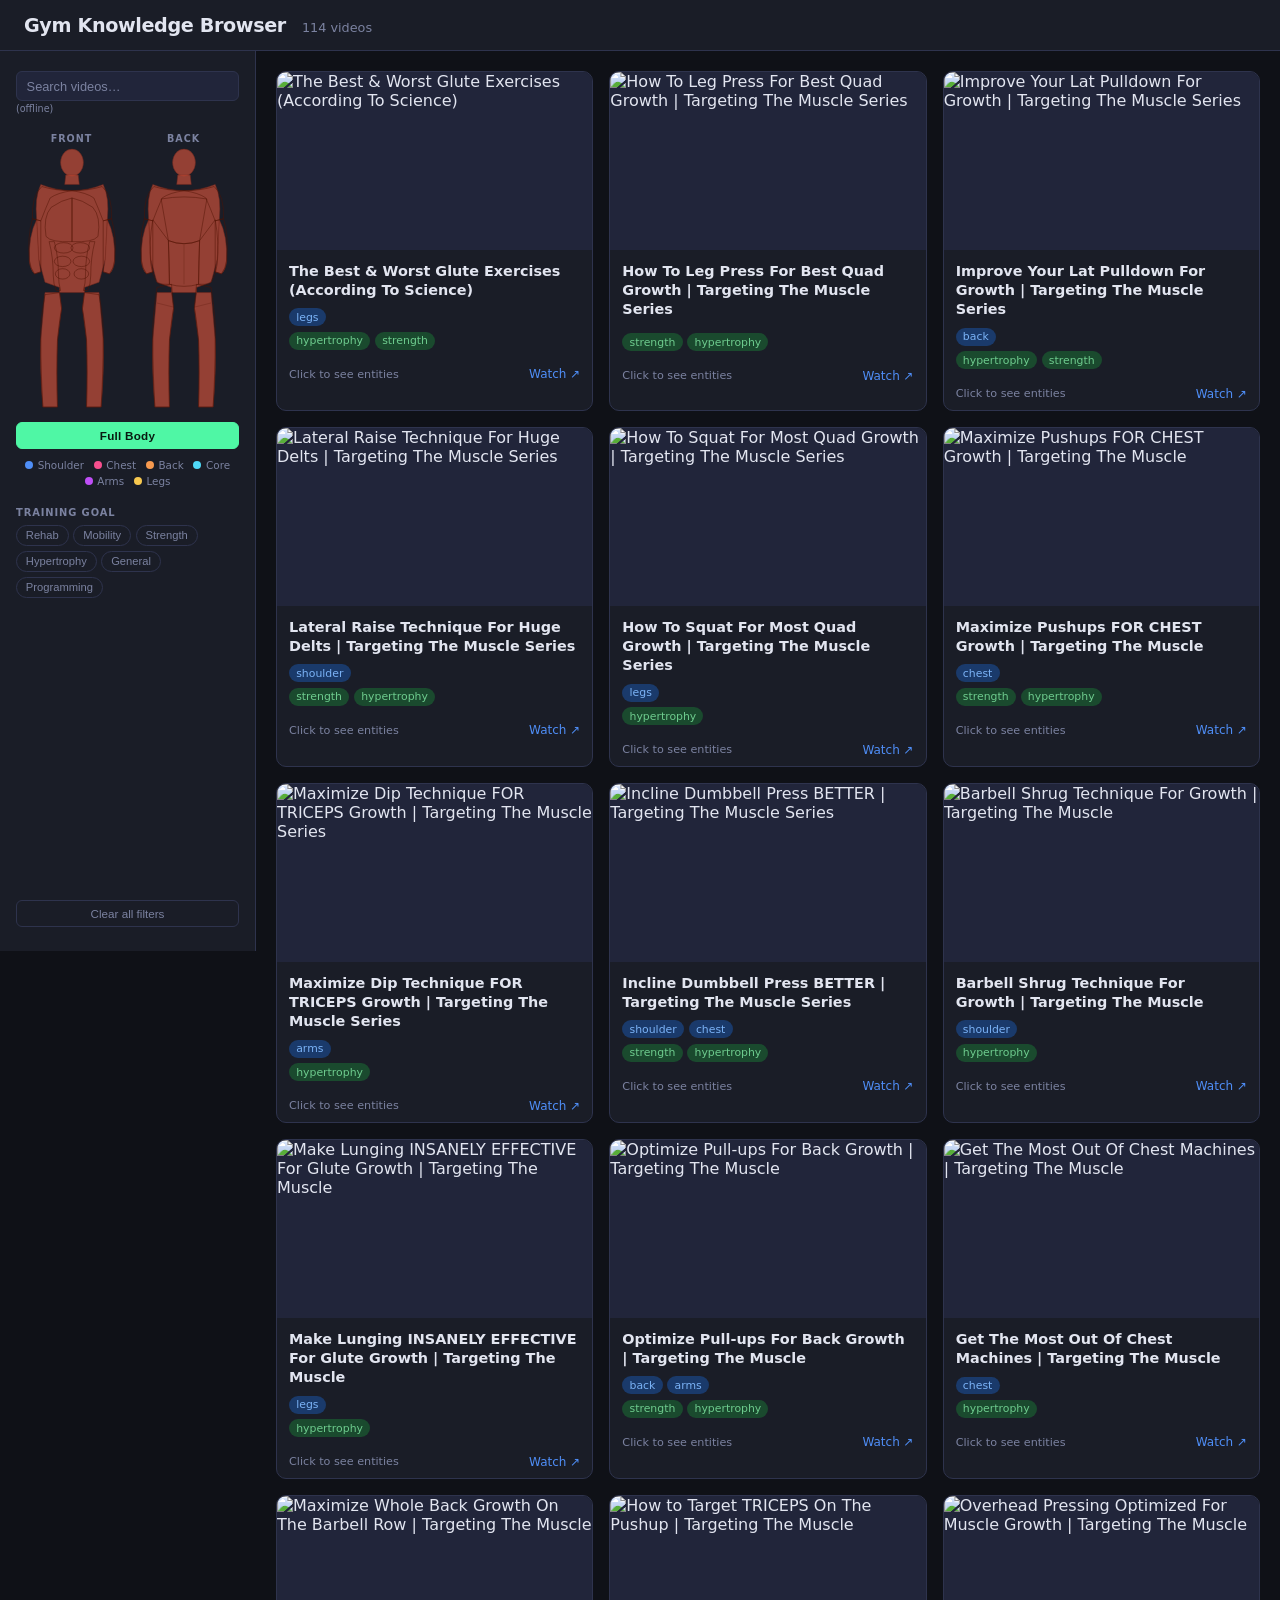
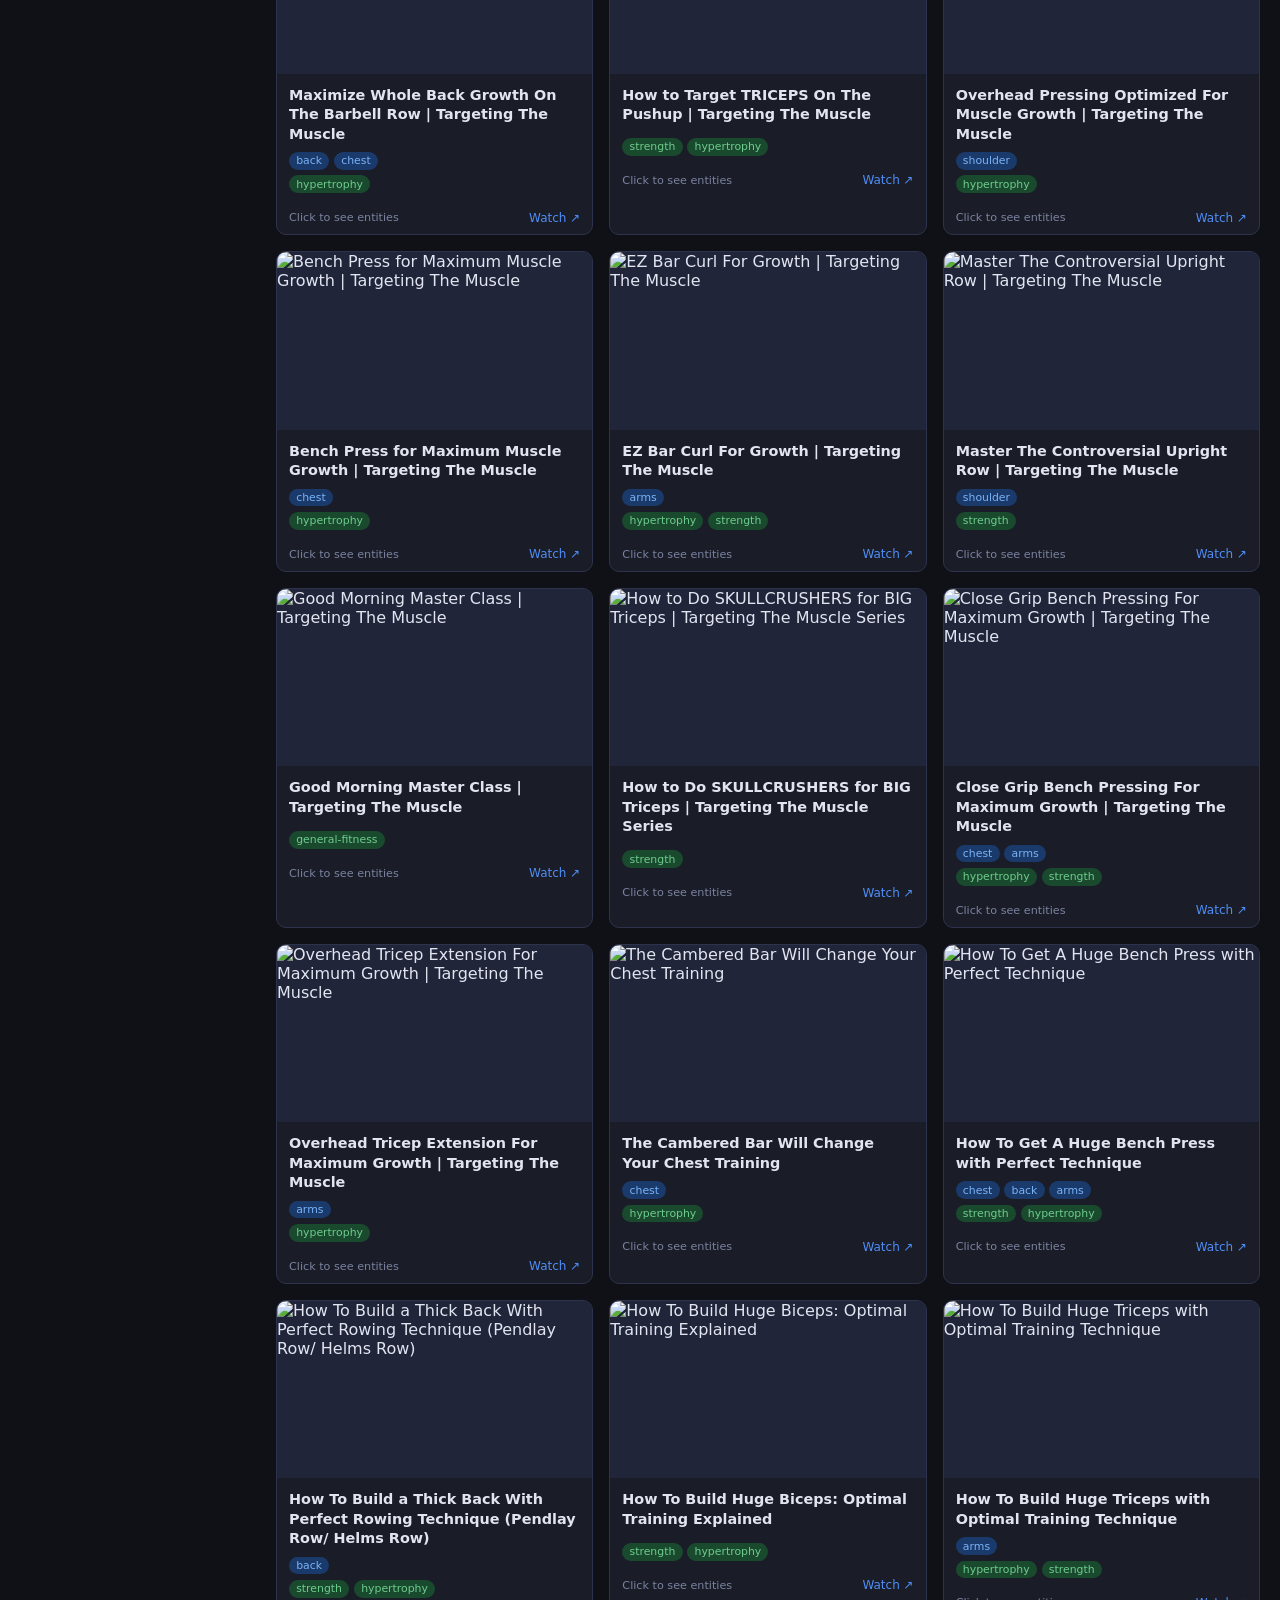
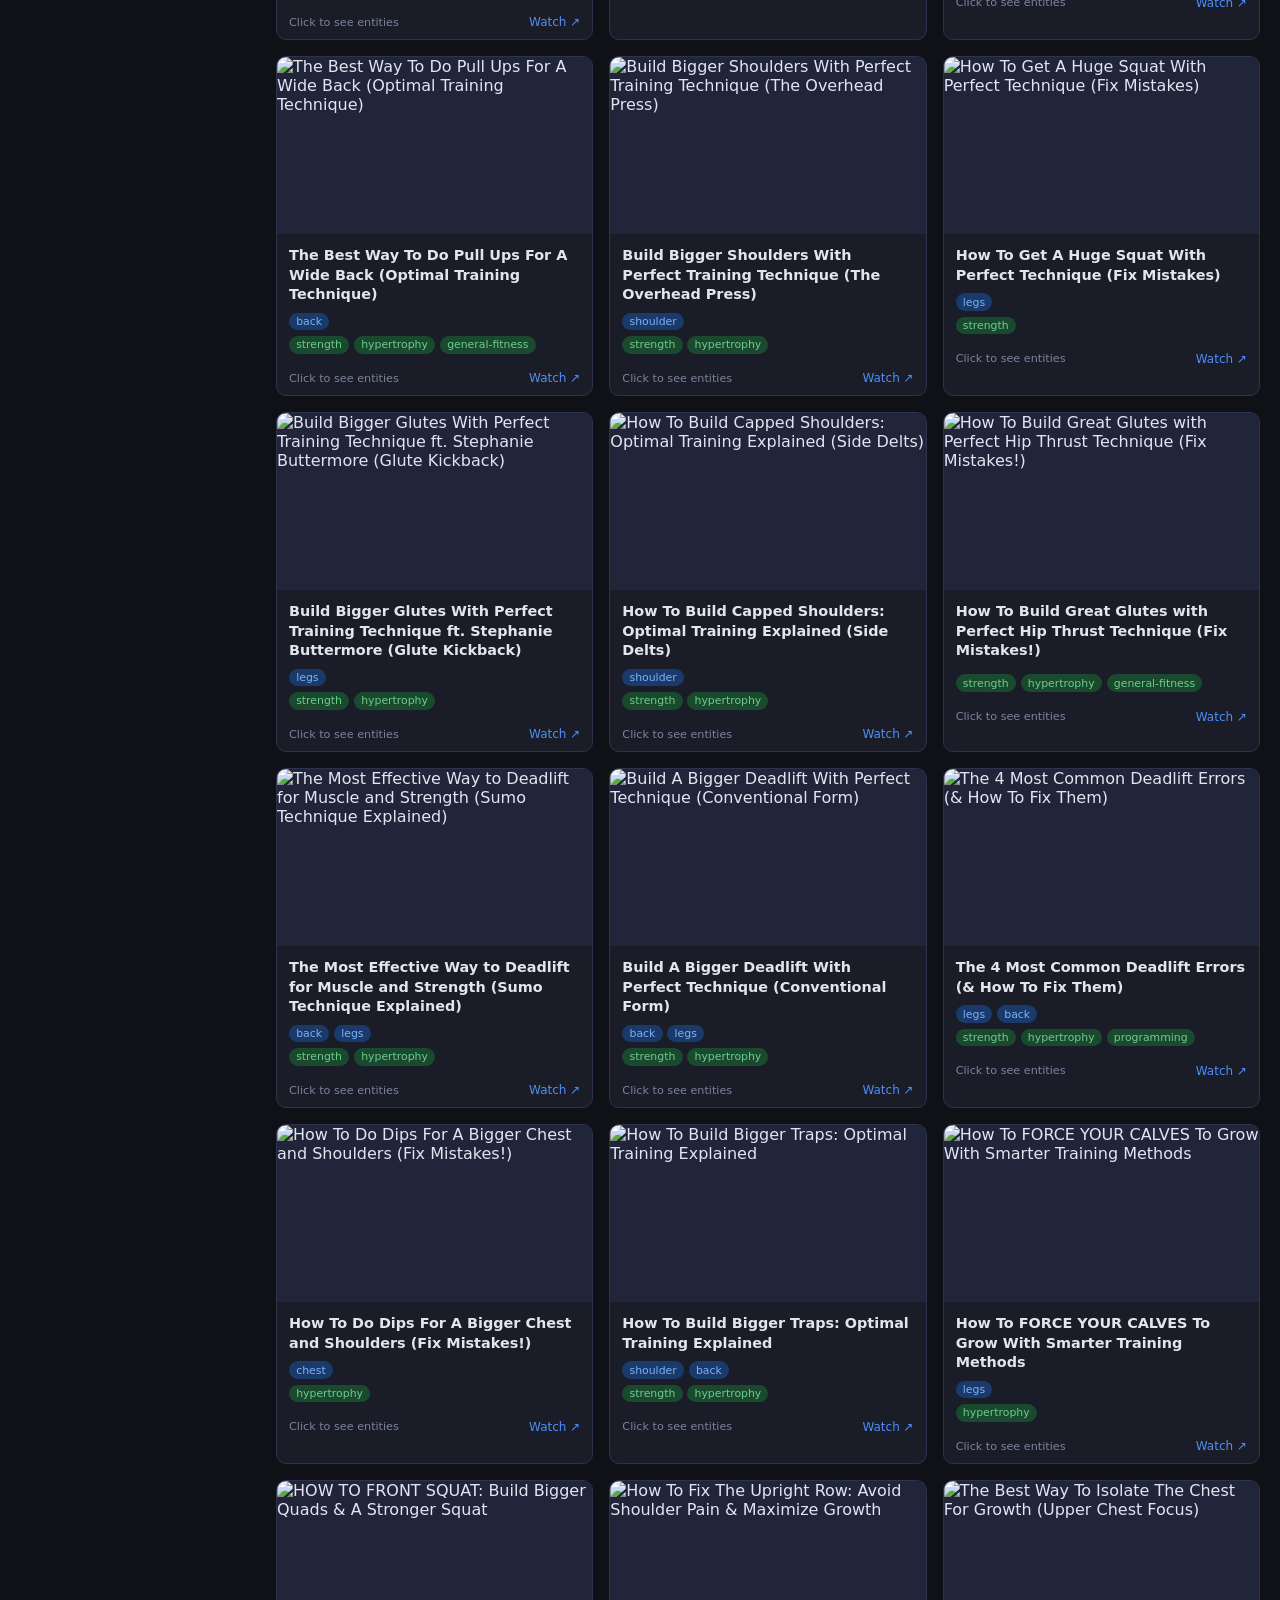
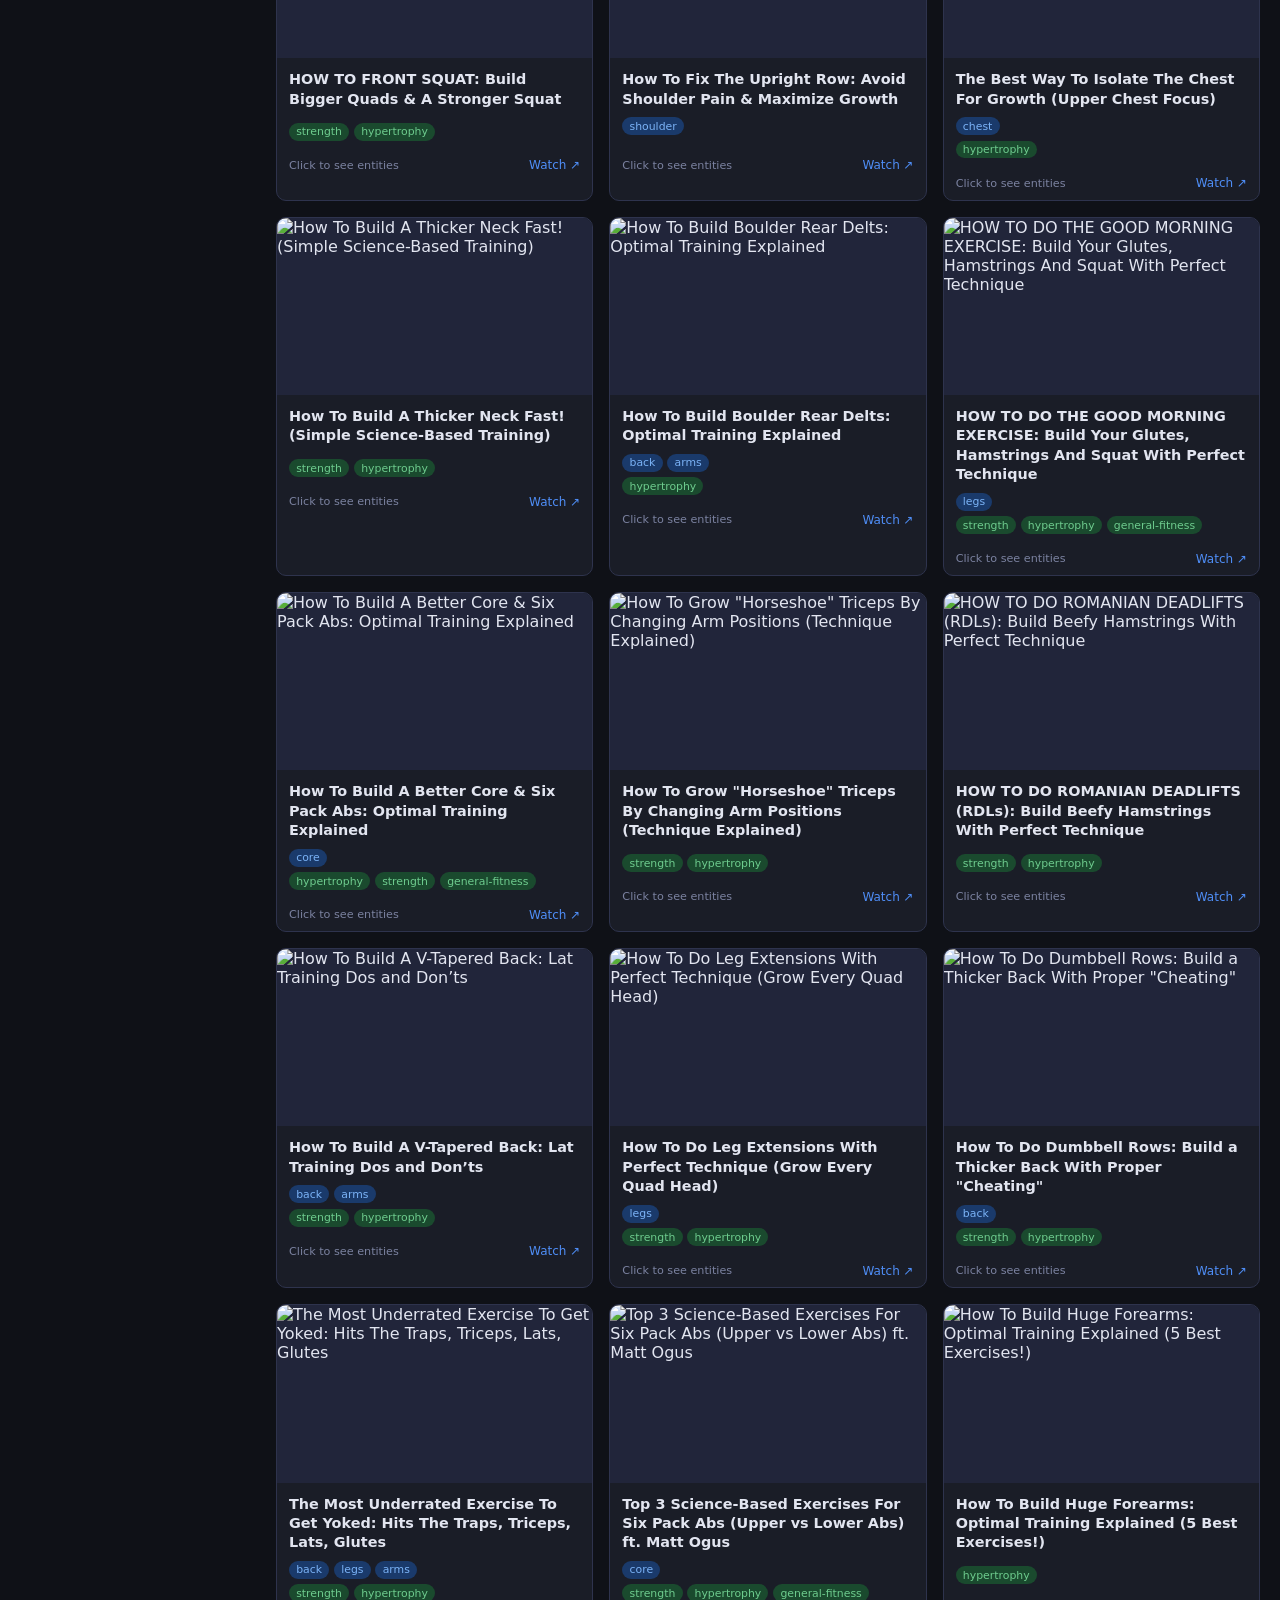
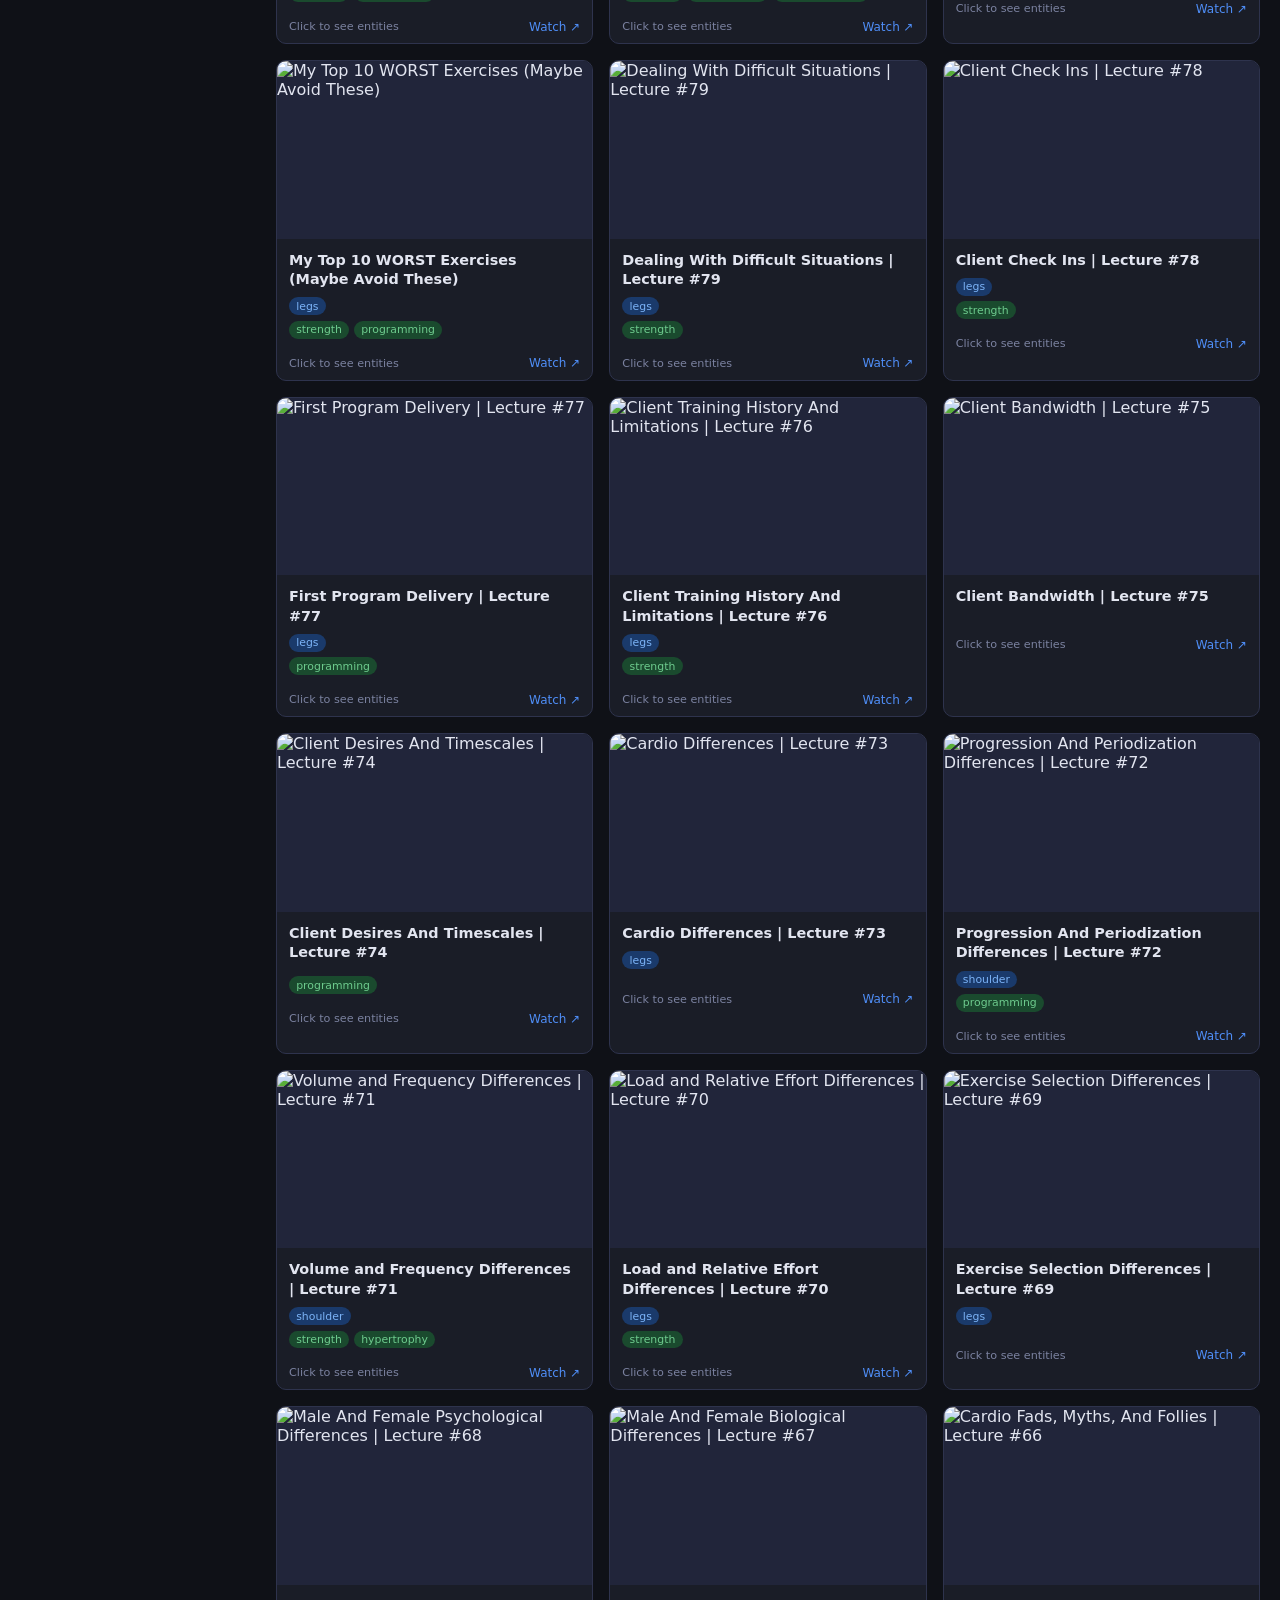
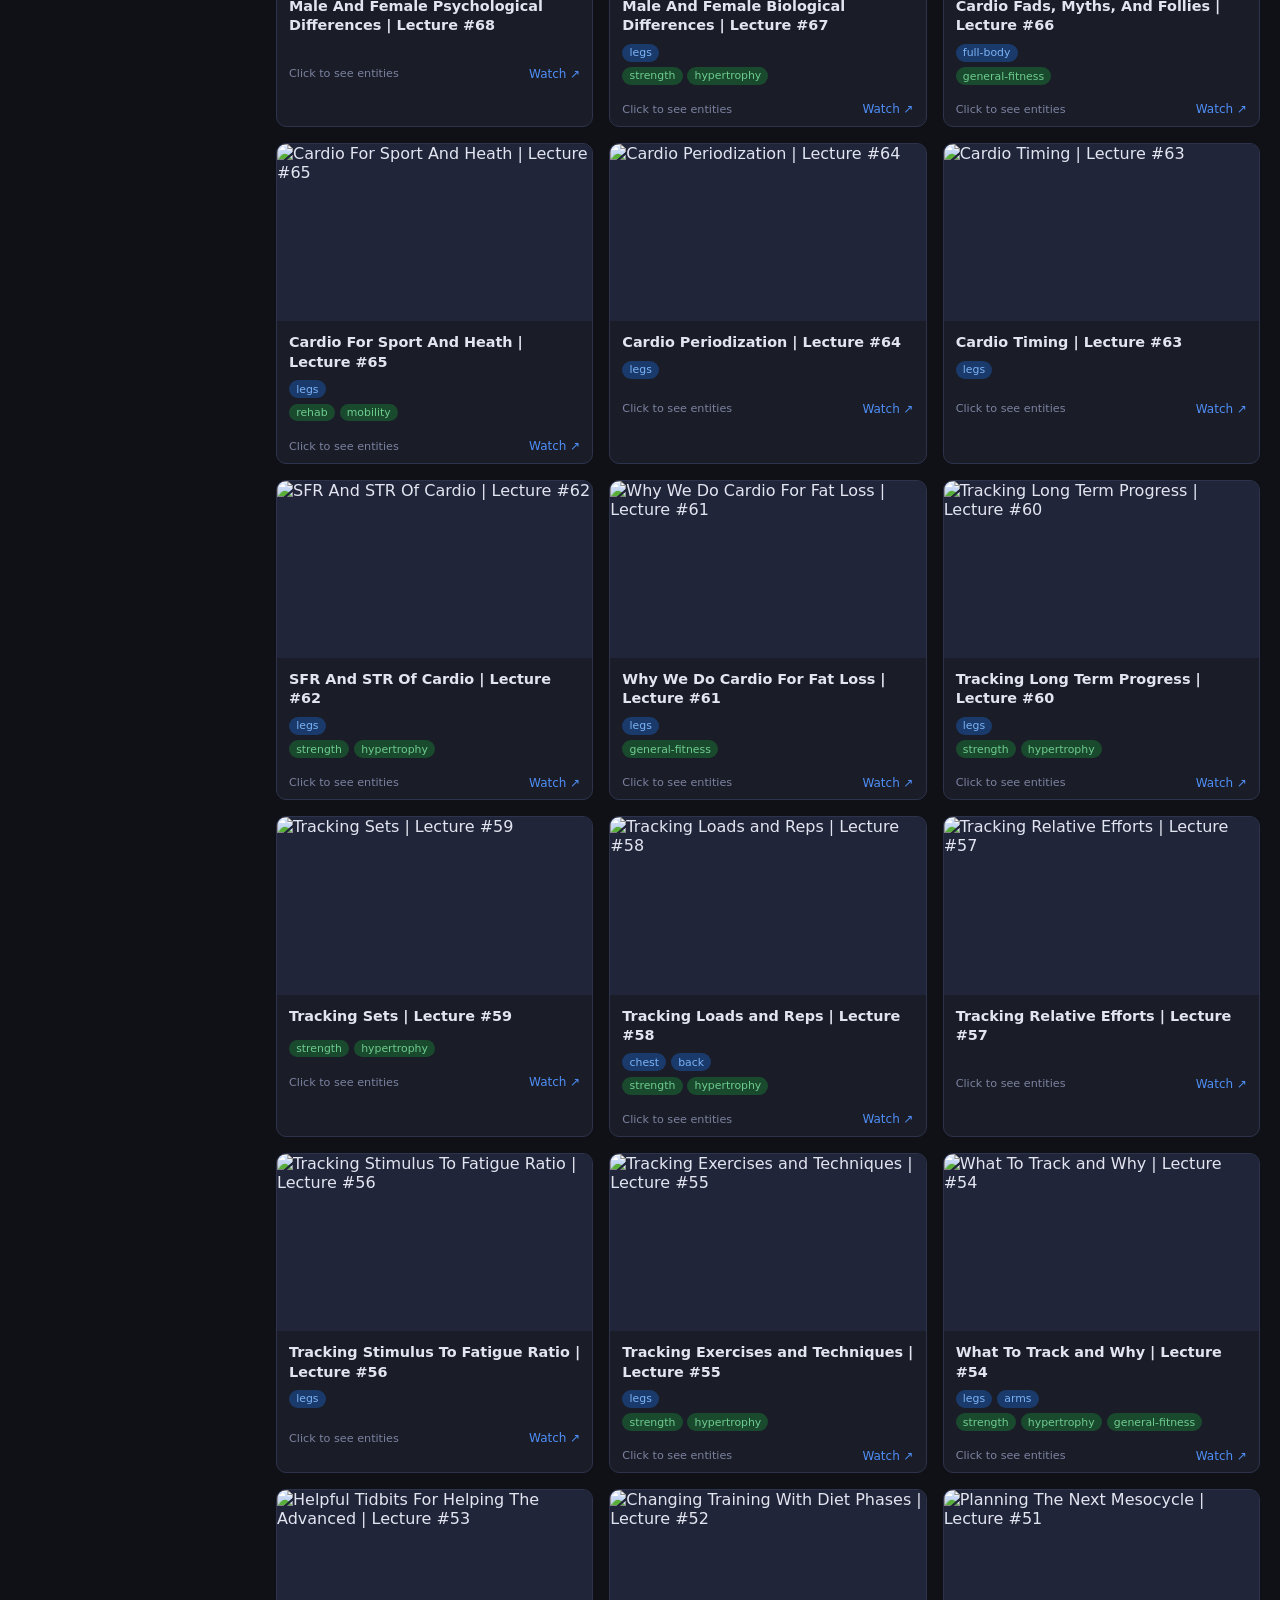
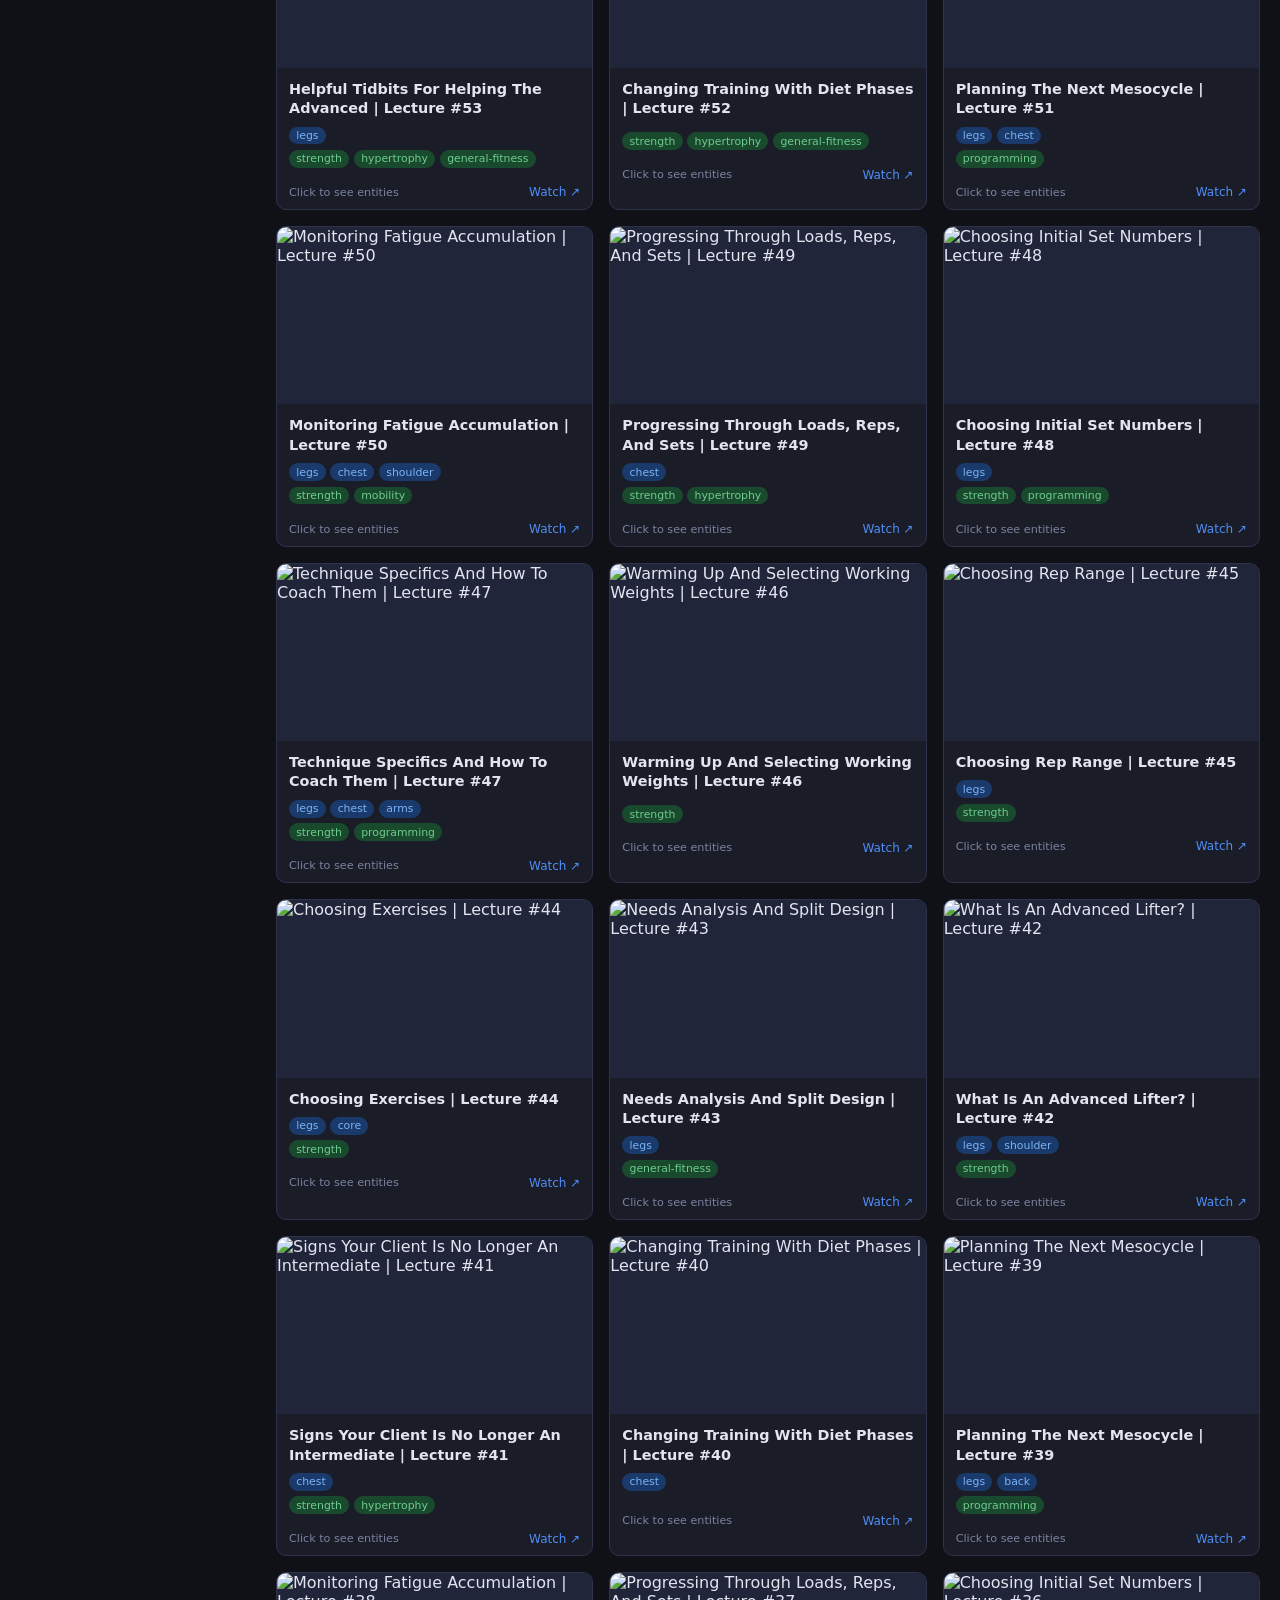
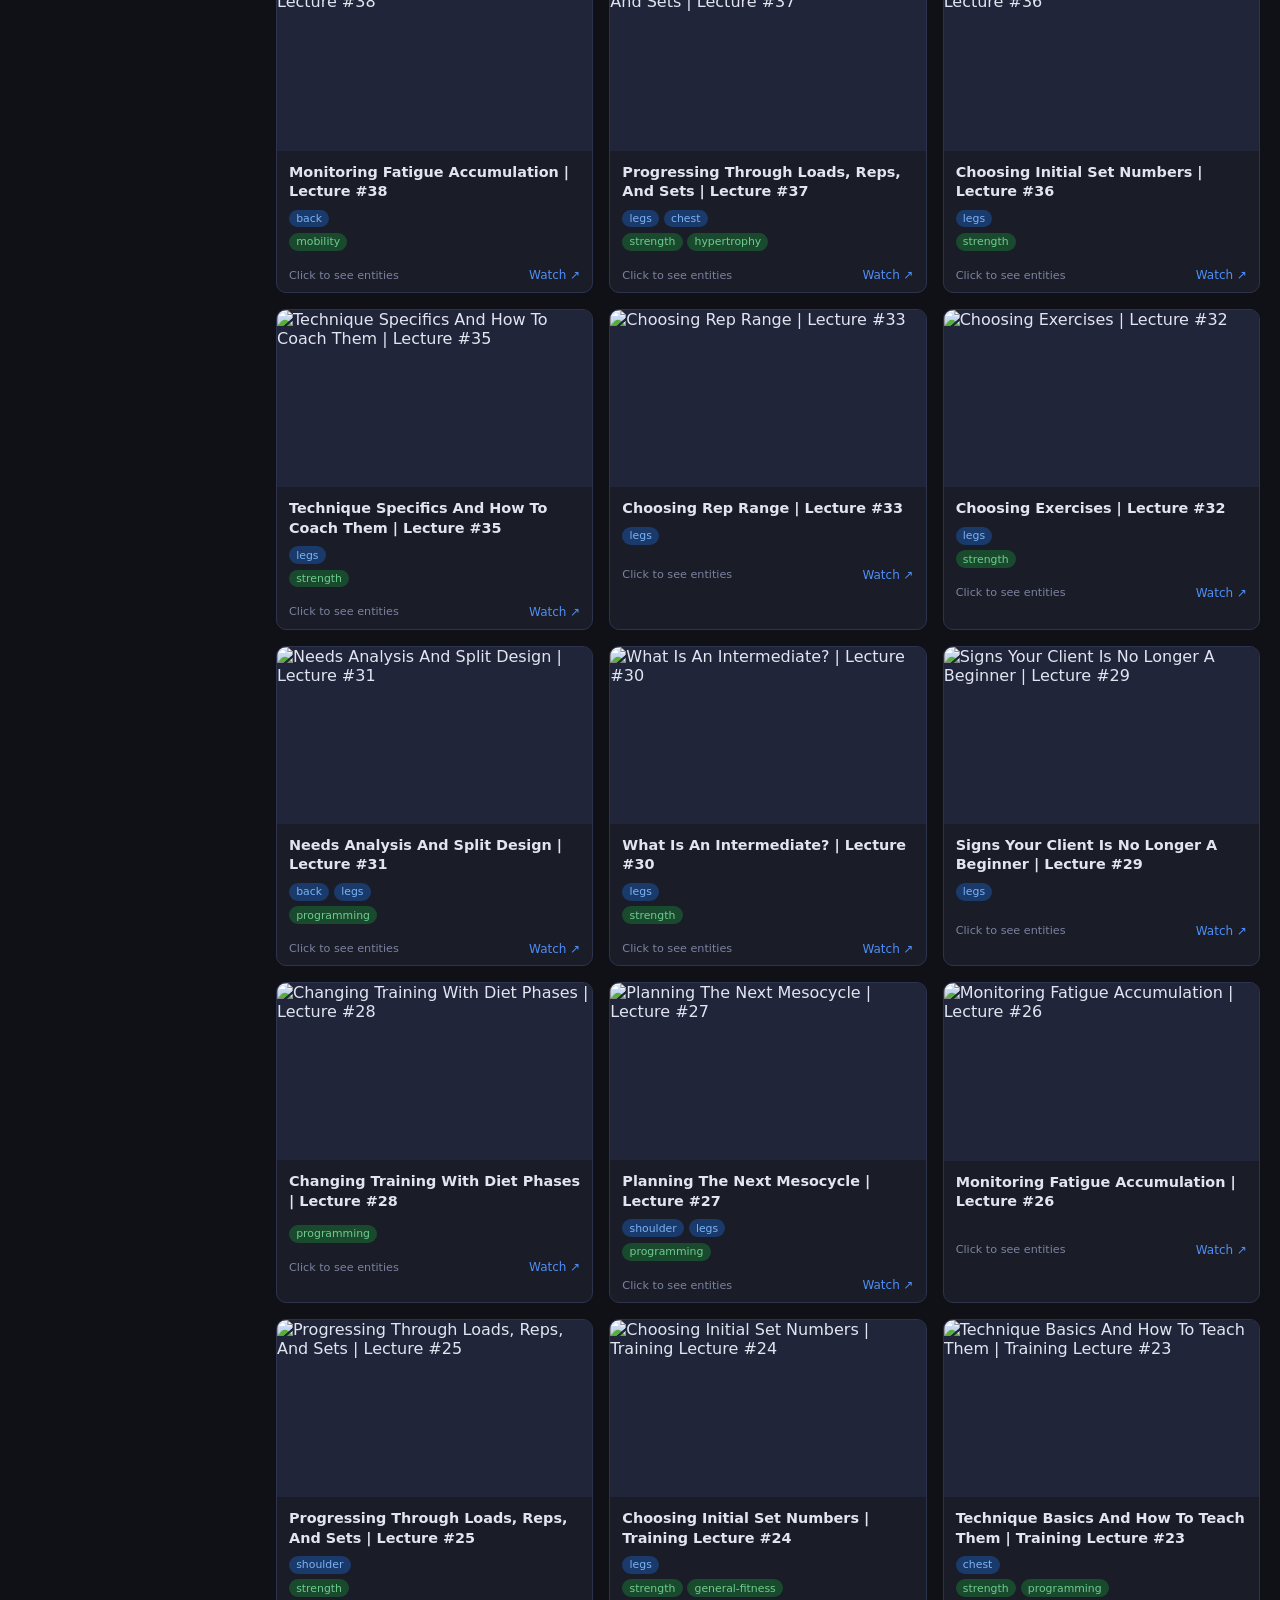
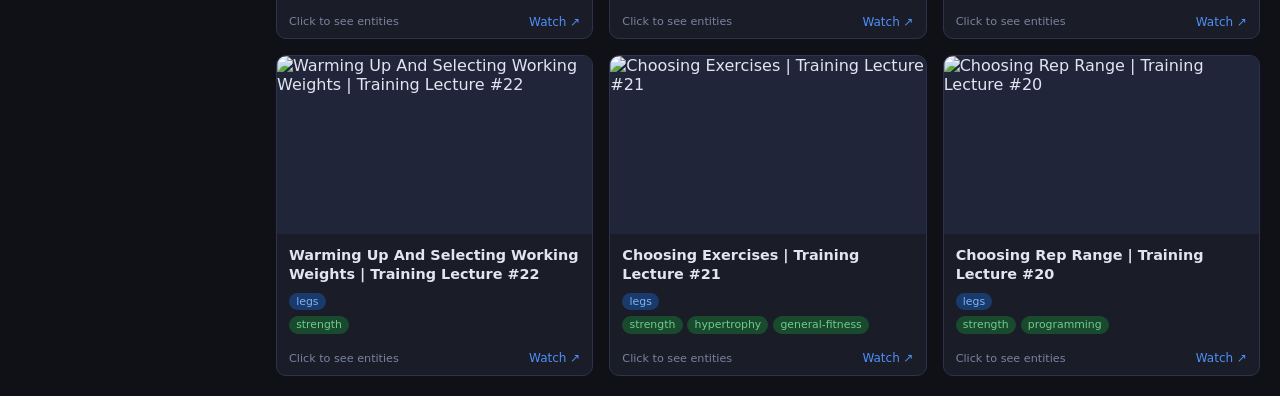
==== docs/index.html @ a6c5081a "fix(ui): abs as 6 ellipse cells, lat wings, rounded pecs — no more boxes Replace all rectangular zon" ====
<!DOCTYPE html>
<html lang="en">
<head>
  <meta charset="UTF-8">
  <meta name="viewport" content="width=device-width, initial-scale=1.0">
  <title>Gym Knowledge Browser</title>
  <style>
    *, *::before, *::after { box-sizing: border-box; margin: 0; padding: 0; }

    :root {
      --bg: #0f1117;
      --surface: #1a1d27;
      --surface2: #21253a;
      --border: #2e334d;
      --accent: #4f8ef7;
      --text: #e2e5f0;
      --text-muted: #7b82a0;
      --badge-bp-bg: #1a3a6b;
      --badge-bp-fg: #7bb3f7;
      --badge-uc-bg: #1a4a2e;
      --badge-uc-fg: #6ecc8e;
      --badge-ent-bg: #2e2040;
      --badge-ent-fg: #c09fff;
      --radius: 10px;
      --sidebar-w: 256px;

      /* Body part accent colors */
      --c-shoulder: #4f8ef7;
      --c-chest:    #f74f8e;
      --c-back:     #f79a4f;
      --c-core:     #4fd9f7;
      --c-arms:     #bf4ff7;
      --c-legs:     #f7c84f;

      --zone-idle:   #1e2235;
      --zone-stroke: #3a4060;
      --body-fill:   #191c2d;
    }

    body {
      font-family: system-ui, -apple-system, sans-serif;
      background: var(--bg);
      color: var(--text);
      min-height: 100vh;
      display: flex;
      flex-direction: column;
    }

    header {
      padding: 0.85rem 1.5rem;
      background: var(--surface);
      border-bottom: 1px solid var(--border);
      display: flex;
      align-items: baseline;
      gap: 1rem;
    }
    header h1 { font-size: 1.2rem; font-weight: 700; letter-spacing: -0.02em; }
    #video-count { font-size: 0.8rem; color: var(--text-muted); }

    /* ── Knowledge Cards strip ──────────────────────────────────────────────── */
    #knowledge-cards {
      padding: 1rem 1.25rem 0;
      border-bottom: 1px solid var(--border);
    }
    .kc-heading {
      font-size: 0.8rem;
      font-weight: 700;
      text-transform: uppercase;
      letter-spacing: 0.08em;
      color: var(--text-muted);
      margin-bottom: 0.75rem;
    }
    #kc-list {
      display: flex;
      gap: 0.75rem;
      overflow-x: auto;
      padding-bottom: 0.75rem;
    }
    .kc-card {
      flex: 0 0 280px;
      background: var(--surface);
      border: 1px solid var(--border);
      border-radius: var(--radius);
      padding: 0.75rem;
    }
    .kc-question { font-size: 0.78rem; font-weight: 600; margin-bottom: 0.4rem; color: var(--text); }
    .kc-answer { font-size: 0.72rem; color: var(--text-muted); line-height: 1.5; }
    .kc-sources { margin-top: 0.4rem; display: flex; flex-wrap: wrap; gap: 0.25rem; }
    .kc-source { font-size: 0.65rem; color: var(--accent); text-decoration: none; }
    .kc-source:hover { text-decoration: underline; }

    main { display: flex; flex: 1; min-height: 0; }

    /* ── Sidebar ────────────────────────────────────────────────────────────── */
    aside#filters {
      width: var(--sidebar-w);
      flex-shrink: 0;
      padding: 1.25rem 1rem 1.5rem;
      background: var(--surface);
      border-right: 1px solid var(--border);
      position: sticky;
      top: 0;
      height: 100vh;
      overflow-y: auto;
      display: flex;
      flex-direction: column;
      gap: 1.2rem;
    }

    /* ── Search box ─────────────────────────────────────────────────────────── */
    .search-wrap { position: relative; }
    #search-input {
      width: 100%;
      padding: 0.4rem 0.6rem;
      background: var(--surface2);
      border: 1px solid var(--border);
      border-radius: 6px;
      color: var(--text);
      font-size: 0.8rem;
      outline: none;
    }
    #search-input:focus { border-color: var(--accent); }
    #search-input::placeholder { color: var(--text-muted); }
    .search-mode-label { font-size: 0.6rem; color: var(--text-muted); display: block; margin-top: 2px; }

    /* ── Body map ───────────────────────────────────────────────────────────── */
    .body-map { display: flex; flex-direction: column; align-items: center; gap: 0.6rem; }

    .body-views { display: flex; gap: 8px; justify-content: center; }

    .body-view { display: flex; flex-direction: column; align-items: center; gap: 3px; }

    .view-label {
      font-size: 0.6rem;
      font-weight: 600;
      text-transform: uppercase;
      letter-spacing: 0.1em;
      color: var(--text-muted);
    }

    .body-svg { width: 104px; height: auto; overflow: visible; }

    /* Non-interactive outline shapes — anatomical red fill */
    .outline {
      fill: #c8503a;
      opacity: 0.7;
      stroke: #8b2a1a;
      stroke-width: 0.5;
      pointer-events: none;
    }

    /* Zones: transparent at idle, show muscle boundary as dark-red stroke */
    .zone {
      fill: none;
      stroke: rgba(80, 18, 4, 0.5);
      stroke-width: 0.9;
      cursor: pointer;
      transition: fill 0.12s, filter 0.12s;
    }
    .zone:hover { fill: rgba(255, 255, 255, 0.10); }
    .zone.active { filter: brightness(1); }

    /* Muscle detail lines (abs, erectors) */
    .muscle-line {
      fill: none;
      stroke: rgba(80, 18, 4, 0.35);
      stroke-width: 0.7;
      pointer-events: none;
    }

    /* Active: solid opaque fill over the orange outline */
    [data-part="shoulder"].active { fill: var(--c-shoulder); stroke: var(--c-shoulder); }
    [data-part="chest"].active    { fill: var(--c-chest);    stroke: var(--c-chest); }
    [data-part="back"].active     { fill: var(--c-back);     stroke: var(--c-back); }
    [data-part="core"].active     { fill: var(--c-core);     stroke: var(--c-core); }
    [data-part="arms"].active     { fill: var(--c-arms);     stroke: var(--c-arms); }
    [data-part="legs"].active     { fill: var(--c-legs);     stroke: var(--c-legs); }

    /* Legend dots */
    .legend {
      display: flex;
      flex-wrap: wrap;
      gap: 0.3rem 0.6rem;
      justify-content: center;
    }
    .legend-item {
      display: flex;
      align-items: center;
      gap: 0.3rem;
      font-size: 0.65rem;
      color: var(--text-muted);
      cursor: pointer;
      user-select: none;
    }
    .legend-dot {
      width: 8px;
      height: 8px;
      border-radius: 50%;
      flex-shrink: 0;
    }
    .legend-item.active { color: var(--text); }

    /* ── Full-body button ────────────────────────────────────────────────────── */
    #full-body-btn {
      width: 100%;
      padding: 0.38rem;
      background: var(--zone-idle);
      border: 1.5px solid var(--zone-stroke);
      border-radius: 6px;
      color: var(--text-muted);
      font-size: 0.73rem;
      font-weight: 500;
      cursor: pointer;
      transition: all 0.12s;
      letter-spacing: 0.02em;
    }
    #full-body-btn:hover { border-color: #4ff7a5; color: #4ff7a5; }
    #full-body-btn.active { background: #4ff7a5; border-color: #4ff7a5; color: #081a10; font-weight: 600; }

    /* ── Use-case section ───────────────────────────────────────────────────── */
    .section-label {
      font-size: 0.62rem;
      font-weight: 600;
      text-transform: uppercase;
      letter-spacing: 0.09em;
      color: var(--text-muted);
      margin-bottom: 0.45rem;
    }

    .uc-pills { display: flex; flex-wrap: wrap; gap: 0.3rem; }

    .uc-pill {
      padding: 0.22rem 0.55rem;
      border-radius: 999px;
      border: 1.5px solid var(--border);
      background: transparent;
      color: var(--text-muted);
      font-size: 0.7rem;
      font-weight: 500;
      cursor: pointer;
      transition: all 0.12s;
    }
    .uc-pill:hover { border-color: var(--badge-uc-fg); color: var(--badge-uc-fg); }
    .uc-pill.active {
      background: var(--badge-uc-bg);
      border-color: var(--badge-uc-fg);
      color: var(--badge-uc-fg);
    }

    /* ── Clear button ───────────────────────────────────────────────────────── */
    #clear-btn {
      margin-top: auto;
      padding: 0.38rem;
      background: transparent;
      border: 1px solid var(--border);
      border-radius: 6px;
      color: var(--text-muted);
      font-size: 0.73rem;
      cursor: pointer;
      transition: border-color 0.12s, color 0.12s;
    }
    #clear-btn:hover { border-color: var(--accent); color: var(--accent); }

    /* ── Entity Hub Panel ───────────────────────────────────────────────────── */
    .entity-hub {
      border-top: 1px solid var(--border);
      padding: 0.75rem;
      background: var(--surface2);
      border-radius: var(--radius);
    }
    .entity-hub h4 { font-size: 0.75rem; font-weight: 600; margin-bottom: 0.4rem; }
    .entity-hub .hub-meta { font-size: 0.65rem; color: var(--text-muted); margin-bottom: 0.5rem; }
    .hub-related { display: flex; flex-wrap: wrap; gap: 0.3rem; margin-top: 0.4rem; }
    .hub-related-pill {
      font-size: 0.65rem;
      padding: 0.15rem 0.4rem;
      border-radius: 999px;
      background: var(--badge-ent-bg);
      color: var(--badge-ent-fg);
      border: none;
      cursor: pointer;
    }
    .hub-related-pill:hover { opacity: 0.8; }

    /* ── Card grid ──────────────────────────────────────────────────────────── */
    #grid { flex: 1; padding: 1.25rem; overflow-y: auto; }

    #cards {
      display: grid;
      grid-template-columns: repeat(auto-fill, minmax(280px, 1fr));
      gap: 1rem;
    }

    .card {
      background: var(--surface);
      border: 1px solid var(--border);
      border-radius: var(--radius);
      overflow: hidden;
      cursor: pointer;
      transition: border-color 0.15s, transform 0.1s;
    }
    .card:hover { border-color: var(--accent); transform: translateY(-2px); }

    .card-thumb {
      width: 100%;
      aspect-ratio: 16 / 9;
      object-fit: cover;
      display: block;
      background: var(--surface2);
    }

    .card-body { padding: 0.75rem; }

    .card-title {
      font-size: 0.9rem;
      font-weight: 600;
      line-height: 1.35;
      margin-bottom: 0.5rem;
      color: var(--text);
      text-decoration: none;
      display: block;
    }
    .card-title:hover { color: var(--accent); }

    .badge-row { display: flex; flex-wrap: wrap; gap: 0.3rem; margin-bottom: 0.35rem; }

    .badge { font-size: 0.68rem; font-weight: 500; padding: 0.15rem 0.45rem; border-radius: 999px; }
    .badge-bp  { background: var(--badge-bp-bg);  color: var(--badge-bp-fg); }
    .badge-uc  { background: var(--badge-uc-bg);  color: var(--badge-uc-fg); }
    .badge-ent { background: var(--badge-ent-bg); color: var(--badge-ent-fg); }

    /* Entity buttons in expanded panel */
    button.badge-ent {
      border: none;
      cursor: pointer;
      font-family: inherit;
    }
    button.badge-ent:hover { opacity: 0.8; }

    .card-footer {
      display: flex;
      align-items: center;
      justify-content: space-between;
      padding: 0 0.75rem 0.6rem;
    }
    .toggle-hint { font-size: 0.7rem; color: var(--text-muted); }
    .watch-link { font-size: 0.75rem; color: var(--accent); text-decoration: none; font-weight: 500; }
    .watch-link:hover { text-decoration: underline; }

    .entity-panel {
      display: none;
      padding: 0.6rem 0.75rem 0.75rem;
      border-top: 1px solid var(--border);
      background: var(--surface2);
    }
    .entity-panel h3 {
      font-size: 0.7rem;
      text-transform: uppercase;
      letter-spacing: 0.07em;
      color: var(--text-muted);
      margin-bottom: 0.5rem;
    }
    .entity-list { display: flex; flex-wrap: wrap; gap: 0.3rem; }

    .card.expanded .entity-panel { display: block; }
    .card.expanded { border-color: var(--accent); }

    #empty { display: none; text-align: center; padding: 4rem 1rem; color: var(--text-muted); }
    #empty.visible { display: block; }

    .noscript-notice {
      background: #3a2a00; color: #f5c842;
      padding: 0.75rem 1rem; text-align: center; font-size: 0.85rem;
    }

    @media (max-width: 640px) {
      main { flex-direction: column; }
      aside#filters { width: 100%; height: auto; position: static; border-right: none; border-bottom: 1px solid var(--border); }
    }
  </style>
</head>
<body>

<noscript><p class="noscript-notice">Filtering requires JavaScript. All videos are shown below.</p></noscript>

<header>
  <h1>Gym Knowledge Browser</h1>
  <span id="video-count"></span>
</header>

<!-- Knowledge Cards strip (Epic 10) -->
<section id="knowledge-cards" hidden>
  <h2 class="kc-heading">Knowledge Cards</h2>
  <div id="kc-list"></div>
</section>

<main>
  <aside id="filters">

    <!-- Search box (Epic 8) -->
    <div class="search-wrap">
      <input id="search-input" type="search" placeholder="Search videos…" autocomplete="off">
      <span id="search-mode" class="search-mode-label" hidden>(offline)</span>
    </div>

    <div class="body-map">
      <div class="body-views">

        <!-- FRONT VIEW — anatomically accurate -->
        <div class="body-view">
          <span class="view-label">Front</span>
          <svg class="body-svg" viewBox="0 0 100 255">
            <!-- Anatomical outline shapes -->
            <!-- Head -->
            <ellipse class="outline" cx="50" cy="15" rx="11" ry="13"/>
            <!-- Neck -->
            <path class="outline" d="M44,27 L56,27 L57,36 L43,36 Z"/>
            <!-- Torso: shoulders wide, waist narrow, hip slightly wider -->
            <path class="outline" d="M20,36 Q14,48 16,70 L18,108 L24,130 L38,135 L38,140 L62,140 L62,135 L76,130 L82,108 L84,70 Q86,48 80,36 Q65,42 50,42 Q35,42 20,36 Z"/>
            <!-- Left arm -->
            <path class="outline" d="M16,70 Q8,85 9,110 Q10,118 14,122 L20,120 Q18,108 18,108 L16,70 Z"/>
            <!-- Right arm -->
            <path class="outline" d="M84,70 Q92,85 91,110 Q90,118 86,122 L80,120 Q82,108 82,108 L84,70 Z"/>
            <!-- Left leg -->
            <path class="outline" d="M38,140 L24,140 L20,185 Q19,215 22,250 L36,250 Q35,215 36,185 L40,155 Z"/>
            <!-- Right leg -->
            <path class="outline" d="M62,140 L76,140 L80,185 Q81,215 78,250 L64,250 Q65,215 64,185 L60,155 Z"/>

            <!-- Left deltoid (anterior) -->
            <path class="zone" data-part="shoulder" d="M21,38 Q11,47 12,69 L20,71 Q25,58 29,49 Q36,44 50,42 Q34,42 21,38 Z"/>
            <!-- Right deltoid (anterior) -->
            <path class="zone" data-part="shoulder" d="M79,38 Q89,47 88,69 L80,71 Q75,58 71,49 Q64,44 50,42 Q66,42 79,38 Z"/>

            <!-- Left pec (fan from sternum to outer chest) -->
            <path class="zone" data-part="chest" d="M50,49 Q40,51 30,58 Q22,67 25,86 Q30,92 50,91 Z"/>
            <!-- Right pec -->
            <path class="zone" data-part="chest" d="M50,49 Q60,51 70,58 Q78,67 75,86 Q70,92 50,91 Z"/>

            <!-- Abs: 6 individual cells (3 pairs) — clearly anatomical -->
            <ellipse class="zone" data-part="core" cx="42" cy="97"  rx="9" ry="5"/>
            <ellipse class="zone" data-part="core" cx="58" cy="97"  rx="9" ry="5"/>
            <ellipse class="zone" data-part="core" cx="41" cy="110" rx="8" ry="5"/>
            <ellipse class="zone" data-part="core" cx="59" cy="110" rx="8" ry="5"/>
            <ellipse class="zone" data-part="core" cx="41" cy="122" rx="7" ry="5"/>
            <ellipse class="zone" data-part="core" cx="59" cy="122" rx="7" ry="5"/>
            <!-- Obliques (side strips) -->
            <path class="zone" data-part="core" d="M28,91 Q32,106 32,124 Q32,132 35,138 L39,138 Q37,131 37,123 Q37,106 33,91 Z"/>
            <path class="zone" data-part="core" d="M72,91 Q68,106 68,124 Q68,132 65,138 L61,138 Q63,131 63,123 Q63,106 67,91 Z"/>

            <!-- Left arm (bicep front) -->
            <path class="zone" data-part="arms" d="M12,69 Q7,86 9,109 Q10,117 14,122 L20,120 L20,71 Z"/>
            <!-- Right arm (bicep front) -->
            <path class="zone" data-part="arms" d="M88,69 Q93,86 91,109 Q90,117 86,122 L80,120 L80,71 Z"/>

            <!-- Left leg (quads) -->
            <path class="zone" data-part="legs" d="M38,140 L24,142 Q19,168 20,188 Q20,216 22,250 L36,250 Q35,215 36,187 Q38,165 40,156 Z"/>
            <!-- Right leg (quads) -->
            <path class="zone" data-part="legs" d="M62,140 L76,142 Q81,168 80,188 Q80,216 78,250 L64,250 Q65,215 64,187 Q62,165 60,156 Z"/>
          </svg>
        </div>

        <!-- BACK VIEW — anatomically accurate -->
        <div class="body-view">
          <span class="view-label">Back</span>
          <svg class="body-svg" viewBox="0 0 100 255">
            <!-- Same outline as front -->
            <ellipse class="outline" cx="50" cy="15" rx="11" ry="13"/>
            <path class="outline" d="M44,27 L56,27 L57,36 L43,36 Z"/>
            <path class="outline" d="M20,36 Q14,48 16,70 L18,108 L24,130 L38,135 L38,140 L62,140 L62,135 L76,130 L82,108 L84,70 Q86,48 80,36 Q65,42 50,42 Q35,42 20,36 Z"/>
            <path class="outline" d="M16,70 Q8,85 9,110 Q10,118 14,122 L20,120 Q18,108 18,108 L16,70 Z"/>
            <path class="outline" d="M84,70 Q92,85 91,110 Q90,118 86,122 L80,120 Q82,108 82,108 L84,70 Z"/>
            <path class="outline" d="M38,140 L24,140 L20,185 Q19,215 22,250 L36,250 Q35,215 36,185 L40,155 Z"/>
            <path class="outline" d="M62,140 L76,140 L80,185 Q81,215 78,250 L64,250 Q65,215 64,185 L60,155 Z"/>

            <!-- Rear shoulders (posterior deltoids) -->
            <path class="zone" data-part="shoulder" d="M21,38 Q11,47 12,69 L20,71 Q25,58 29,49 Q36,44 50,42 Q34,42 21,38 Z"/>
            <path class="zone" data-part="shoulder" d="M79,38 Q89,47 88,69 L80,71 Q75,58 71,49 Q64,44 50,42 Q66,42 79,38 Z"/>

            <!-- Trapezius (upper-back V from neck base to shoulder blades) -->
            <path class="zone" data-part="back" d="M28,50 Q50,46 72,50 L65,90 Q50,96 35,90 Z"/>
            <!-- Left lat wing (outer back, armpit to waist) -->
            <path class="zone" data-part="back" d="M20,70 Q16,92 18,112 Q20,126 26,132 L36,132 Q36,110 35,90 Z"/>
            <!-- Right lat wing -->
            <path class="zone" data-part="back" d="M80,70 Q84,92 82,112 Q80,126 74,132 L64,132 Q64,110 65,90 Z"/>
            <!-- Middle back / erectors -->
            <path class="zone" data-part="back" d="M35,90 Q50,96 65,90 L64,132 Q50,136 36,132 Z"/>
            <!-- Spine line -->
            <line class="muscle-line" x1="50" y1="94" x2="50" y2="132"/>

            <!-- Left arm (tricep back) -->
            <path class="zone" data-part="arms" d="M12,69 Q7,86 9,109 Q10,117 14,122 L20,120 L20,71 Z"/>
            <!-- Right arm (tricep back) -->
            <path class="zone" data-part="arms" d="M88,69 Q93,86 91,109 Q90,117 86,122 L80,120 L80,71 Z"/>

            <!-- Left leg (glute + hamstring — starts at y=132 to cover glutes) -->
            <path class="zone" data-part="legs" d="M38,132 L24,135 Q19,168 20,188 Q20,216 22,250 L36,250 Q35,215 36,187 Q38,165 40,155 Z"/>
            <!-- Right leg (glute + hamstring) -->
            <path class="zone" data-part="legs" d="M62,132 L76,135 Q81,168 80,188 Q80,216 78,250 L64,250 Q65,215 64,187 Q62,165 60,155 Z"/>
            <!-- Glute crease lines -->
            <line class="muscle-line" x1="24" y1="150" x2="40" y2="154"/>
            <line class="muscle-line" x1="76" y1="150" x2="60" y2="154"/>
          </svg>
        </div>

      </div>

      <!-- Full-body toggle -->
      <button id="full-body-btn">Full Body</button>

      <!-- Color legend -->
      <div class="legend" id="legend">
        <span class="legend-item" data-part="shoulder"><span class="legend-dot" style="background:var(--c-shoulder)"></span>Shoulder</span>
        <span class="legend-item" data-part="chest">   <span class="legend-dot" style="background:var(--c-chest)"></span>Chest</span>
        <span class="legend-item" data-part="back">    <span class="legend-dot" style="background:var(--c-back)"></span>Back</span>
        <span class="legend-item" data-part="core">    <span class="legend-dot" style="background:var(--c-core)"></span>Core</span>
        <span class="legend-item" data-part="arms">    <span class="legend-dot" style="background:var(--c-arms)"></span>Arms</span>
        <span class="legend-item" data-part="legs">    <span class="legend-dot" style="background:var(--c-legs)"></span>Legs</span>
      </div>
    </div>

    <!-- Use-case filters -->
    <div>
      <p class="section-label">Training Goal</p>
      <div class="uc-pills">
        <button class="uc-pill" data-uc="rehab">Rehab</button>
        <button class="uc-pill" data-uc="mobility">Mobility</button>
        <button class="uc-pill" data-uc="strength">Strength</button>
        <button class="uc-pill" data-uc="hypertrophy">Hypertrophy</button>
        <button class="uc-pill" data-uc="general-fitness">General</button>
        <button class="uc-pill" data-uc="programming">Programming</button>
      </div>
    </div>

    <button id="clear-btn">Clear all filters</button>

    <!-- Entity Hub Panel (Epic 9) -->
    <div id="entity-hub" class="entity-hub" hidden>
      <div id="entity-hub-content"></div>
    </div>

  </aside>

  <section id="grid">
    <div id="cards"></div>
    <div id="empty">No videos match the selected filters.</div>
  </section>
</main>

<script>
(function () {
  'use strict';

  let allVideos    = [];
  let entitiesData = {};
  let searchResults = null;
  let searchMode    = 'offline';
  let searchQuery   = '';
  let activeEntityId = null;
  let searchTimer    = null;

  const activeParts = new Set();
  const activeUcs   = new Set();

  // ── Utility ────────────────────────────────────────────────────────────────
  function esc(str) {
    return String(str)
      .replace(/&/g, '&amp;').replace(/</g, '&lt;')
      .replace(/>/g, '&gt;').replace(/"/g, '&quot;');
  }

  function slugify(name) {
    return name.toLowerCase().replace(/[^a-z0-9]+/g, '-').replace(/^-|-$/g, '');
  }

  // ── Body zone clicks ───────────────────────────────────────────────────────
  document.querySelectorAll('.zone').forEach(function (el) {
    el.addEventListener('click', function () {
      const part = this.dataset.part;
      if (activeParts.has(part)) {
        activeParts.delete(part);
      } else {
        activeParts.add(part);
      }
      syncUI();
      renderFiltered();
    });
  });

  // Legend items also act as toggles
  document.querySelectorAll('.legend-item').forEach(function (el) {
    el.addEventListener('click', function () {
      const part = this.dataset.part;
      if (activeParts.has(part)) {
        activeParts.delete(part);
      } else {
        activeParts.add(part);
      }
      syncUI();
      renderFiltered();
    });
  });

  // Full-body: clear all part selections (= show everything)
  document.getElementById('full-body-btn').addEventListener('click', function () {
    activeParts.clear();
    syncUI();
    renderFiltered();
  });

  function syncUI() {
    // Sync zones across both SVGs
    document.querySelectorAll('.zone').forEach(function (el) {
      el.classList.toggle('active', activeParts.has(el.dataset.part));
    });
    // Sync legend
    document.querySelectorAll('.legend-item').forEach(function (el) {
      el.classList.toggle('active', activeParts.has(el.dataset.part));
    });
    // Full-body active when nothing selected
    document.getElementById('full-body-btn').classList.toggle('active', activeParts.size === 0);
  }

  // ── Use-case pills ─────────────────────────────────────────────────────────
  document.querySelectorAll('.uc-pill').forEach(function (el) {
    el.addEventListener('click', function () {
      const uc = this.dataset.uc;
      if (activeUcs.has(uc)) {
        activeUcs.delete(uc);
        this.classList.remove('active');
      } else {
        activeUcs.add(uc);
        this.classList.add('active');
      }
      renderFiltered();
    });
  });

  // ── Clear ──────────────────────────────────────────────────────────────────
  document.getElementById('clear-btn').addEventListener('click', function () {
    activeParts.clear();
    activeUcs.clear();
    searchQuery = '';
    searchResults = null;
    document.getElementById('search-input').value = '';
    document.getElementById('search-mode').hidden = true;
    document.querySelectorAll('.uc-pill').forEach(function (el) { el.classList.remove('active'); });
    syncUI();
    renderFiltered();
  });

  // ── Search (Epic 8) ────────────────────────────────────────────────────────
  document.getElementById('search-input').addEventListener('input', function () {
    const q = this.value.trim();
    searchQuery = q;
    clearTimeout(searchTimer);
    if (!q) {
      searchResults = null;
      document.getElementById('search-mode').hidden = true;
      renderFiltered();
      return;
    }
    searchTimer = setTimeout(function () { doSearch(q); }, 400);
  });

  function doSearch(q) {
    fetch('http://localhost:8000/search?q=' + encodeURIComponent(q) + '&limit=10')
      .then(function (r) { if (!r.ok) throw new Error('HTTP ' + r.status); return r.json(); })
      .then(function (data) {
        searchResults = Array.isArray(data) ? data : (data.results || []);
        searchMode = 'server';
        document.getElementById('search-mode').hidden = true;
        renderFiltered();
      })
      .catch(function () {
        // Fallback: client-side offline search
        searchResults = null;
        searchMode = 'offline';
        document.getElementById('search-mode').hidden = false;
        renderFiltered();
      });
  }

  function searchOk(v) {
    if (!searchQuery) return true;
    if (searchResults !== null && searchMode === 'server') {
      return searchResults.some(function (r) { return r.video_id === v.video_id; });
    }
    // Offline: title or entity name substring match
    const q = searchQuery.toLowerCase();
    if ((v.title || '').toLowerCase().includes(q)) return true;
    return (v.entities || []).some(function (e) {
      return (e.name || '').toLowerCase().includes(q);
    });
  }

  // ── Filter logic ───────────────────────────────────────────────────────────
  function videoMatches(v) {
    const bpOk = activeParts.size === 0
      || Array.from(activeParts).some(function (p) { return (v.body_parts || []).includes(p); });
    const ucOk = activeUcs.size === 0
      || Array.from(activeUcs).some(function (u) { return (v.use_cases  || []).includes(u); });
    return bpOk && ucOk && searchOk(v);
  }

  // ── Card builder ───────────────────────────────────────────────────────────
  function buildCard(v) {
    const card = document.createElement('article');
    card.className = 'card';

    const thumbSrc = v.video_id.startsWith('placeholder')
      ? '' : `https://img.youtube.com/vi/${v.video_id}/mqdefault.jpg`;

    const bpBadges  = (v.body_parts || []).map(function (b) { return `<span class="badge badge-bp">${esc(b)}</span>`; }).join('');
    const ucBadges  = (v.use_cases  || []).map(function (u) { return `<span class="badge badge-uc">${esc(u)}</span>`; }).join('');
    const entBadges = (v.entities   || []).map(function (e) {
      const id = slugify(e.name);
      return `<button class="badge badge-ent ent-btn" data-entity-id="${esc(id)}">${esc(e.name)} · ${esc(e.type)}</button>`;
    }).join('');

    card.innerHTML = `
      ${thumbSrc
        ? `<img class="card-thumb" src="${esc(thumbSrc)}" alt="${esc(v.title)}" loading="lazy">`
        : `<div class="card-thumb" style="display:flex;align-items:center;justify-content:center;font-size:0.75rem;color:var(--text-muted)">No thumbnail</div>`}
      <div class="card-body">
        <a class="card-title" href="${esc(v.url)}" target="_blank" rel="noopener" onclick="event.stopPropagation()">${esc(v.title)}</a>
        <div class="badge-row">${bpBadges}</div>
        <div class="badge-row">${ucBadges}</div>
      </div>
      <div class="card-footer">
        <span class="toggle-hint">Click to see entities</span>
        <a class="watch-link" href="${esc(v.url)}" target="_blank" rel="noopener" onclick="event.stopPropagation()">Watch ↗</a>
      </div>
      <div class="entity-panel">
        <h3>Entities</h3>
        <div class="entity-list">${entBadges || '<span style="color:var(--text-muted);font-size:0.75rem">None tagged</span>'}</div>
      </div>`;

    card.addEventListener('click', function () {
      this.classList.toggle('expanded');
      this.querySelector('.toggle-hint').textContent =
        this.classList.contains('expanded') ? 'Click to collapse' : 'Click to see entities';
    });

    return card;
  }

  // ── Render ─────────────────────────────────────────────────────────────────
  function renderFiltered() {
    const container = document.getElementById('cards');
    const empty     = document.getElementById('empty');
    const frag      = document.createDocumentFragment();
    let shown       = 0;

    allVideos.forEach(function (v) {
      if (videoMatches(v)) { frag.appendChild(buildCard(v)); shown++; }
    });

    container.innerHTML = '';
    container.appendChild(frag);
    empty.classList.toggle('visible', shown === 0);
    document.getElementById('video-count').textContent =
      shown === allVideos.length ? `${allVideos.length} videos` : `${shown} / ${allVideos.length} videos`;
  }

  // ── Entity Hub (Epic 9) ────────────────────────────────────────────────────
  // Event delegation on #cards for .ent-btn clicks
  document.getElementById('cards').addEventListener('click', function (e) {
    const btn = e.target.closest('.ent-btn');
    if (!btn) return;
    e.stopPropagation();

    const entityId = btn.dataset.entityId;
    if (activeEntityId === entityId) {
      // Toggle off
      activeEntityId = null;
      hideEntityHub();
      return;
    }
    activeEntityId = entityId;
    showEntityHub(entityId);
  });

  function showEntityHub(entityId) {
    const hub = document.getElementById('entity-hub');
    const content = document.getElementById('entity-hub-content');

    // Find entity in entitiesData
    const entity = entitiesData[entityId];
    if (!entity) {
      content.innerHTML = `<h4>${esc(entityId)}</h4><p class="hub-meta">No details available.</p>`;
      hub.hidden = false;
      scrollSidebarToBottom();
      return;
    }

    // Count appearances
    const videoCount = allVideos.filter(function (v) {
      return (v.entities || []).some(function (e) { return slugify(e.name) === entityId; });
    }).length;

    // Related entities
    const relatedPills = (entity.related || []).map(function (r) {
      const rId = slugify(r);
      return `<button class="hub-related-pill" data-entity-id="${esc(rId)}">${esc(r)}</button>`;
    }).join('');

    // Use-case counts
    const ucText = entity.use_case_counts
      ? Object.entries(entity.use_case_counts).map(function (kv) { return kv[0] + ': ' + kv[1]; }).join(', ')
      : '';

    content.innerHTML = `
      <h4>${esc(entity.name || entityId)}</h4>
      <p class="hub-meta">${esc(entity.type || '')}${entity.type ? ' · ' : ''}Appears in ${videoCount} video${videoCount !== 1 ? 's' : ''}${ucText ? ' · ' + esc(ucText) : ''}</p>
      ${relatedPills ? `<div class="hub-related">${relatedPills}</div>` : ''}
    `;

    hub.hidden = false;
    scrollSidebarToBottom();

    // Clicking related pills
    content.querySelectorAll('.hub-related-pill').forEach(function (pill) {
      pill.addEventListener('click', function () {
        const rId = this.dataset.entityId;
        if (activeEntityId === rId) {
          activeEntityId = null;
          hideEntityHub();
        } else {
          activeEntityId = rId;
          showEntityHub(rId);
        }
      });
    });
  }

  function hideEntityHub() {
    document.getElementById('entity-hub').hidden = true;
  }

  function scrollSidebarToBottom() {
    const sidebar = document.getElementById('filters');
    sidebar.scrollTop = sidebar.scrollHeight;
  }

  // Escape key hides entity hub
  document.addEventListener('keydown', function (e) {
    if (e.key === 'Escape') {
      activeEntityId = null;
      hideEntityHub();
    }
  });

  // ── Knowledge Cards (Epic 10) ──────────────────────────────────────────────
  function renderKnowledgeCards(cards) {
    if (!cards || cards.length === 0) return;
    const list = document.getElementById('kc-list');
    cards.forEach(function (card) {
      const sources = (card.sources || []).map(function (s) {
        return `<a class="kc-source" href="${esc(s.url || '#')}" target="_blank" rel="noopener">${esc(s.title || s.video_id || 'source')}</a>`;
      }).join('');
      const div = document.createElement('div');
      div.className = 'kc-card';
      div.innerHTML = `
        <p class="kc-question">${esc(card.question || card.query || '')}</p>
        <p class="kc-answer">${esc(card.answer || card.summary || '')}</p>
        ${sources ? `<div class="kc-sources">${sources}</div>` : ''}
      `;
      list.appendChild(div);
    });
    document.getElementById('knowledge-cards').hidden = false;
  }

  // ── Boot ───────────────────────────────────────────────────────────────────
  // Load videos
  const videosPromise = fetch('data/videos.json')
    .then(function (r) { if (!r.ok) throw new Error('HTTP ' + r.status); return r.json(); })
    .then(function (videos) {
      allVideos = videos;
      syncUI();
      renderFiltered();
    })
    .catch(function (err) {
      document.getElementById('cards').innerHTML =
        `<p style="color:var(--text-muted);padding:2rem">Failed to load videos: ${esc(String(err))}</p>`;
    });

  // Load entities (Epic 9) — fail gracefully
  fetch('data/entities.json')
    .then(function (r) { if (!r.ok) throw new Error('HTTP ' + r.status); return r.json(); })
    .then(function (data) {
      // Accept array (keyed by id field) or object map
      if (Array.isArray(data)) {
        data.forEach(function (e) {
          const id = slugify(e.name || e.id || '');
          if (id) entitiesData[id] = e;
        });
      } else {
        entitiesData = data;
      }
    })
    .catch(function () { entitiesData = {}; });

  // Load synthesis (Epic 10) — fail gracefully
  fetch('data/synthesis.json')
    .then(function (r) { if (!r.ok) throw new Error('HTTP ' + r.status); return r.json(); })
    .then(function (data) { renderKnowledgeCards(Array.isArray(data) ? data : []); })
    .catch(function () { /* section stays hidden */ });

})();
</script>
</body>
</html>
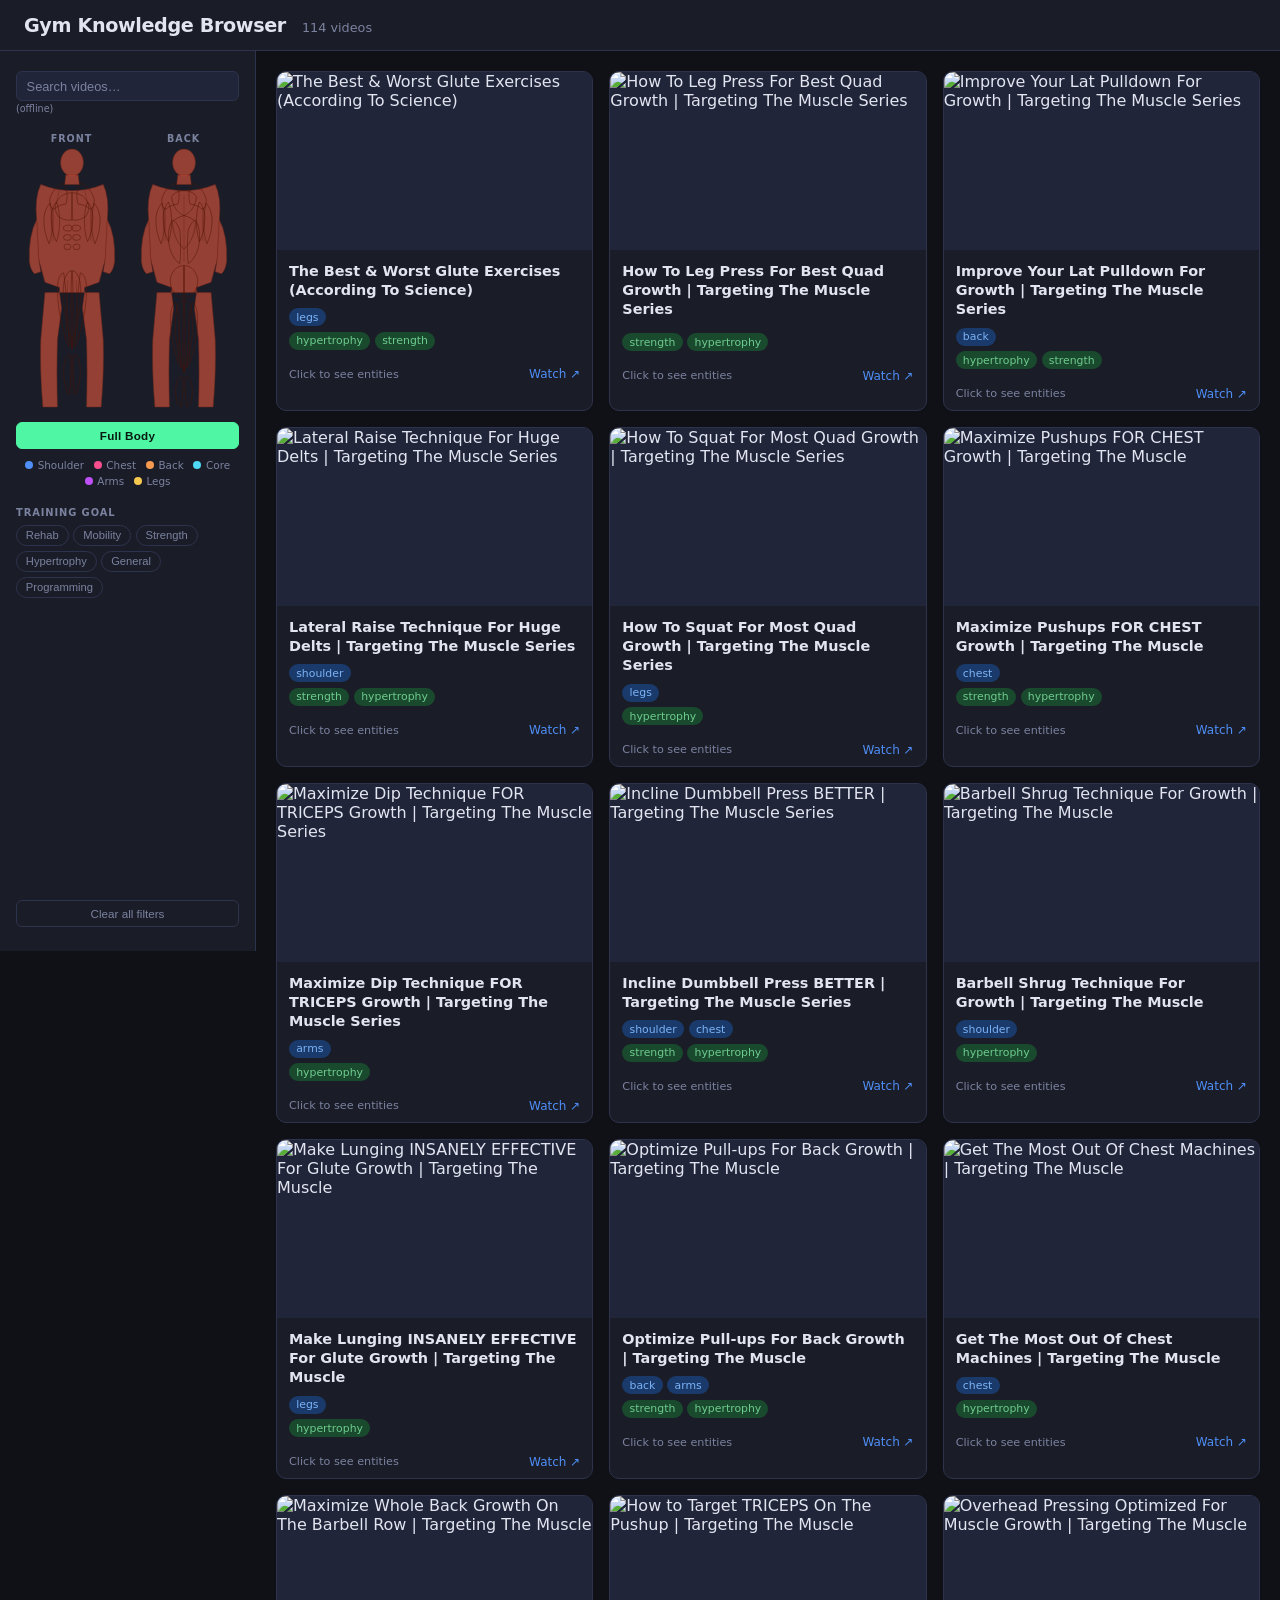
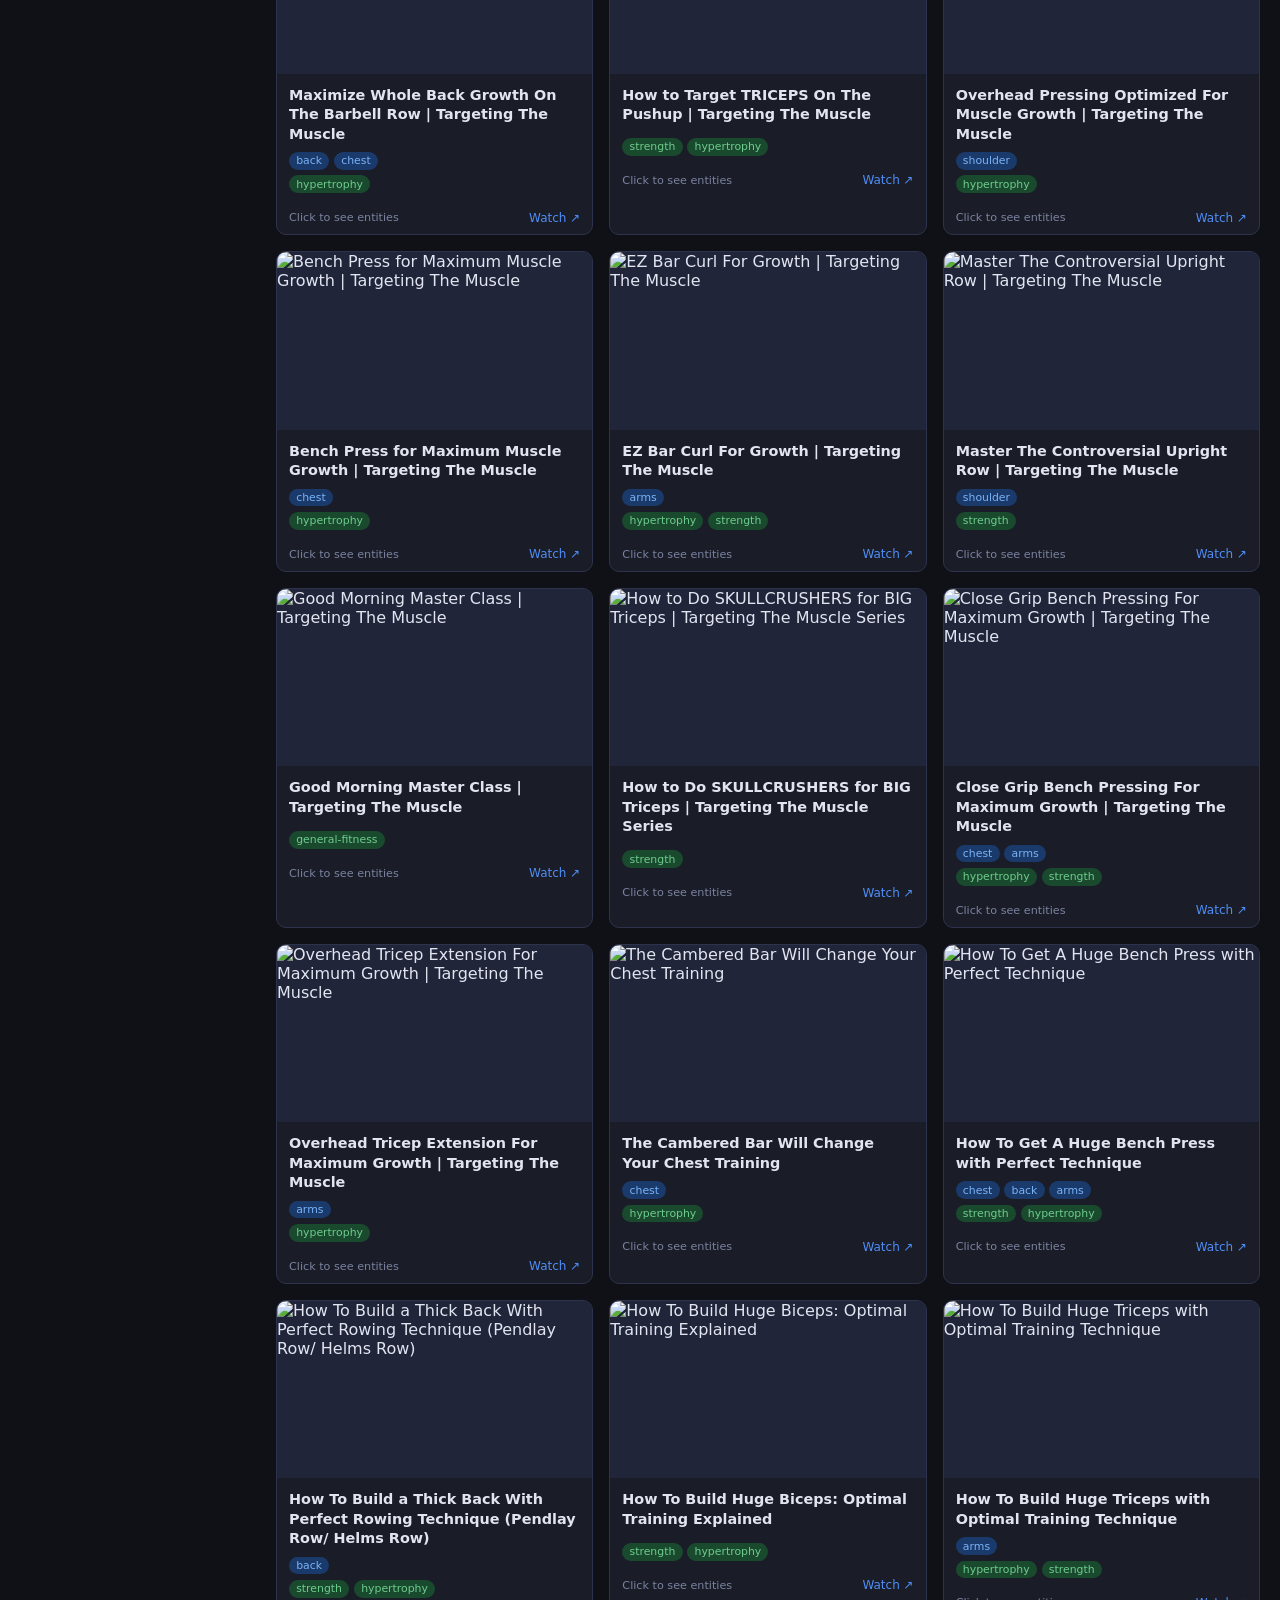
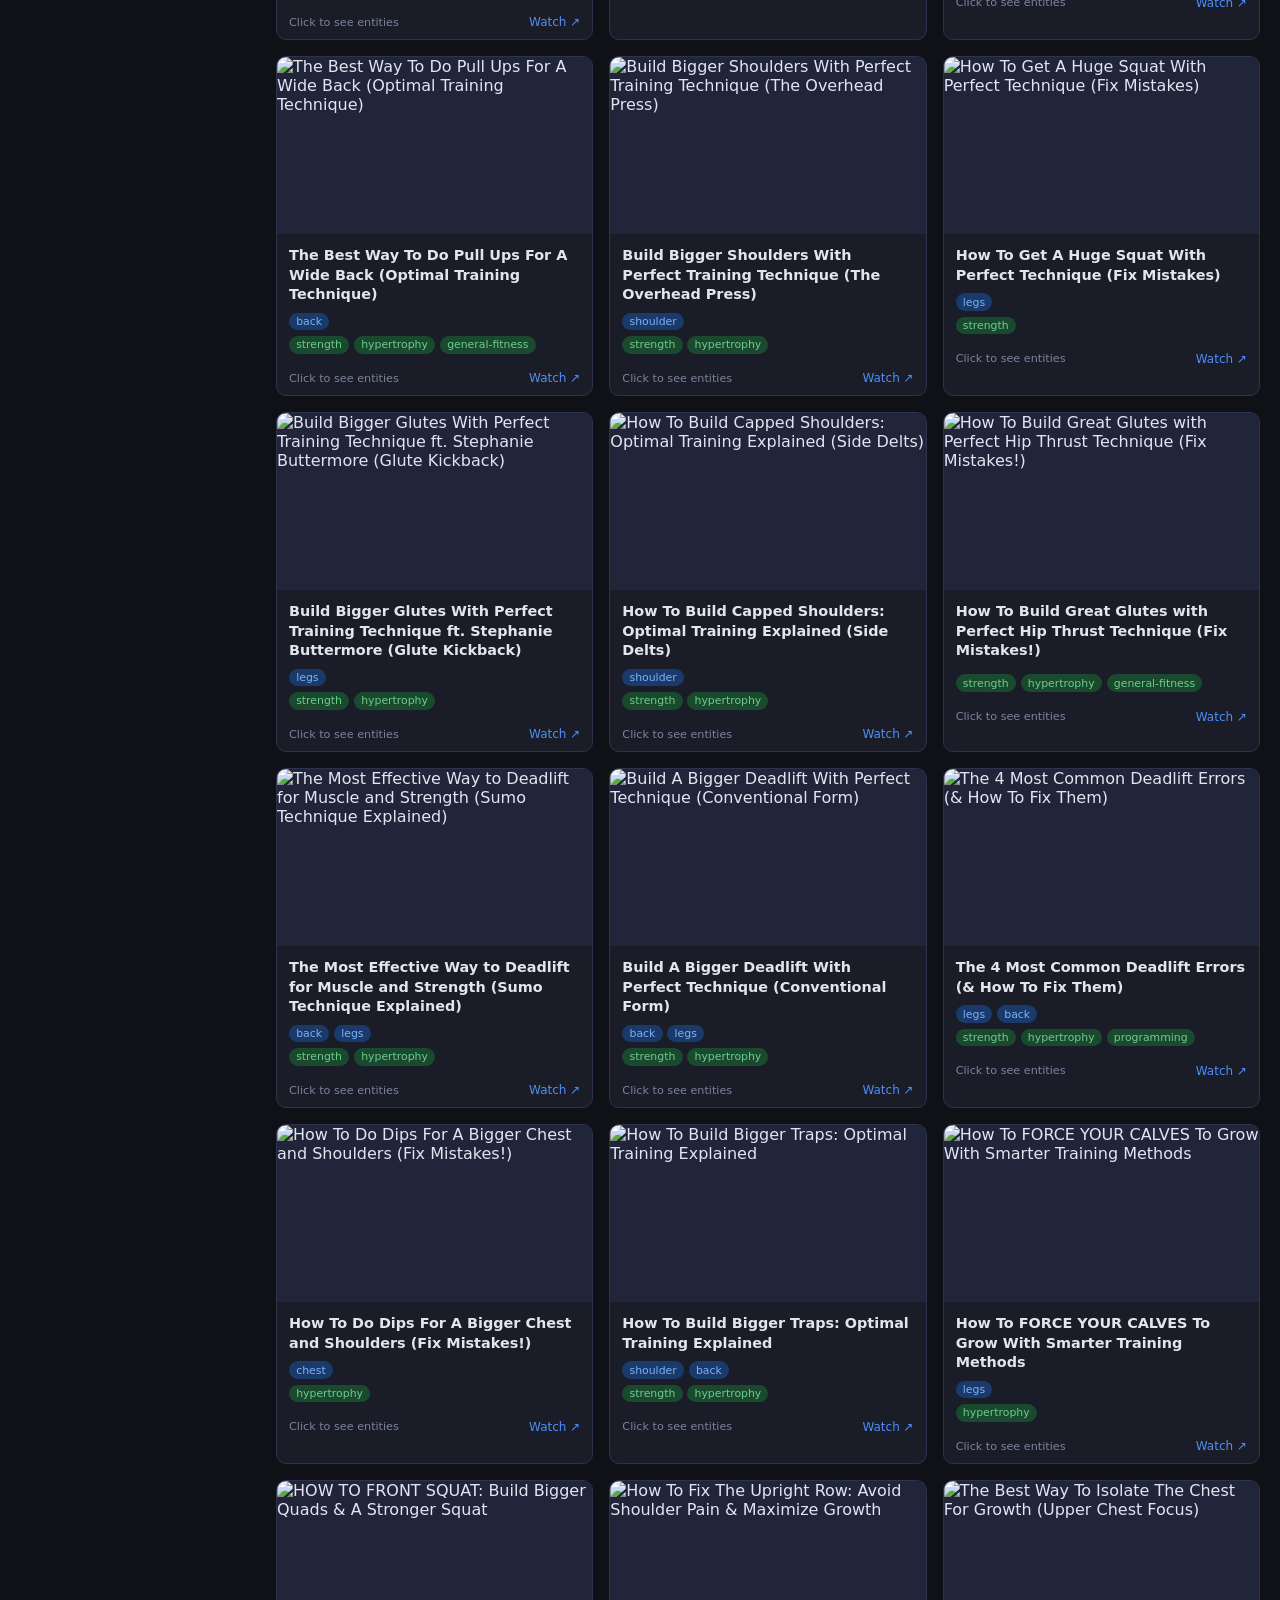
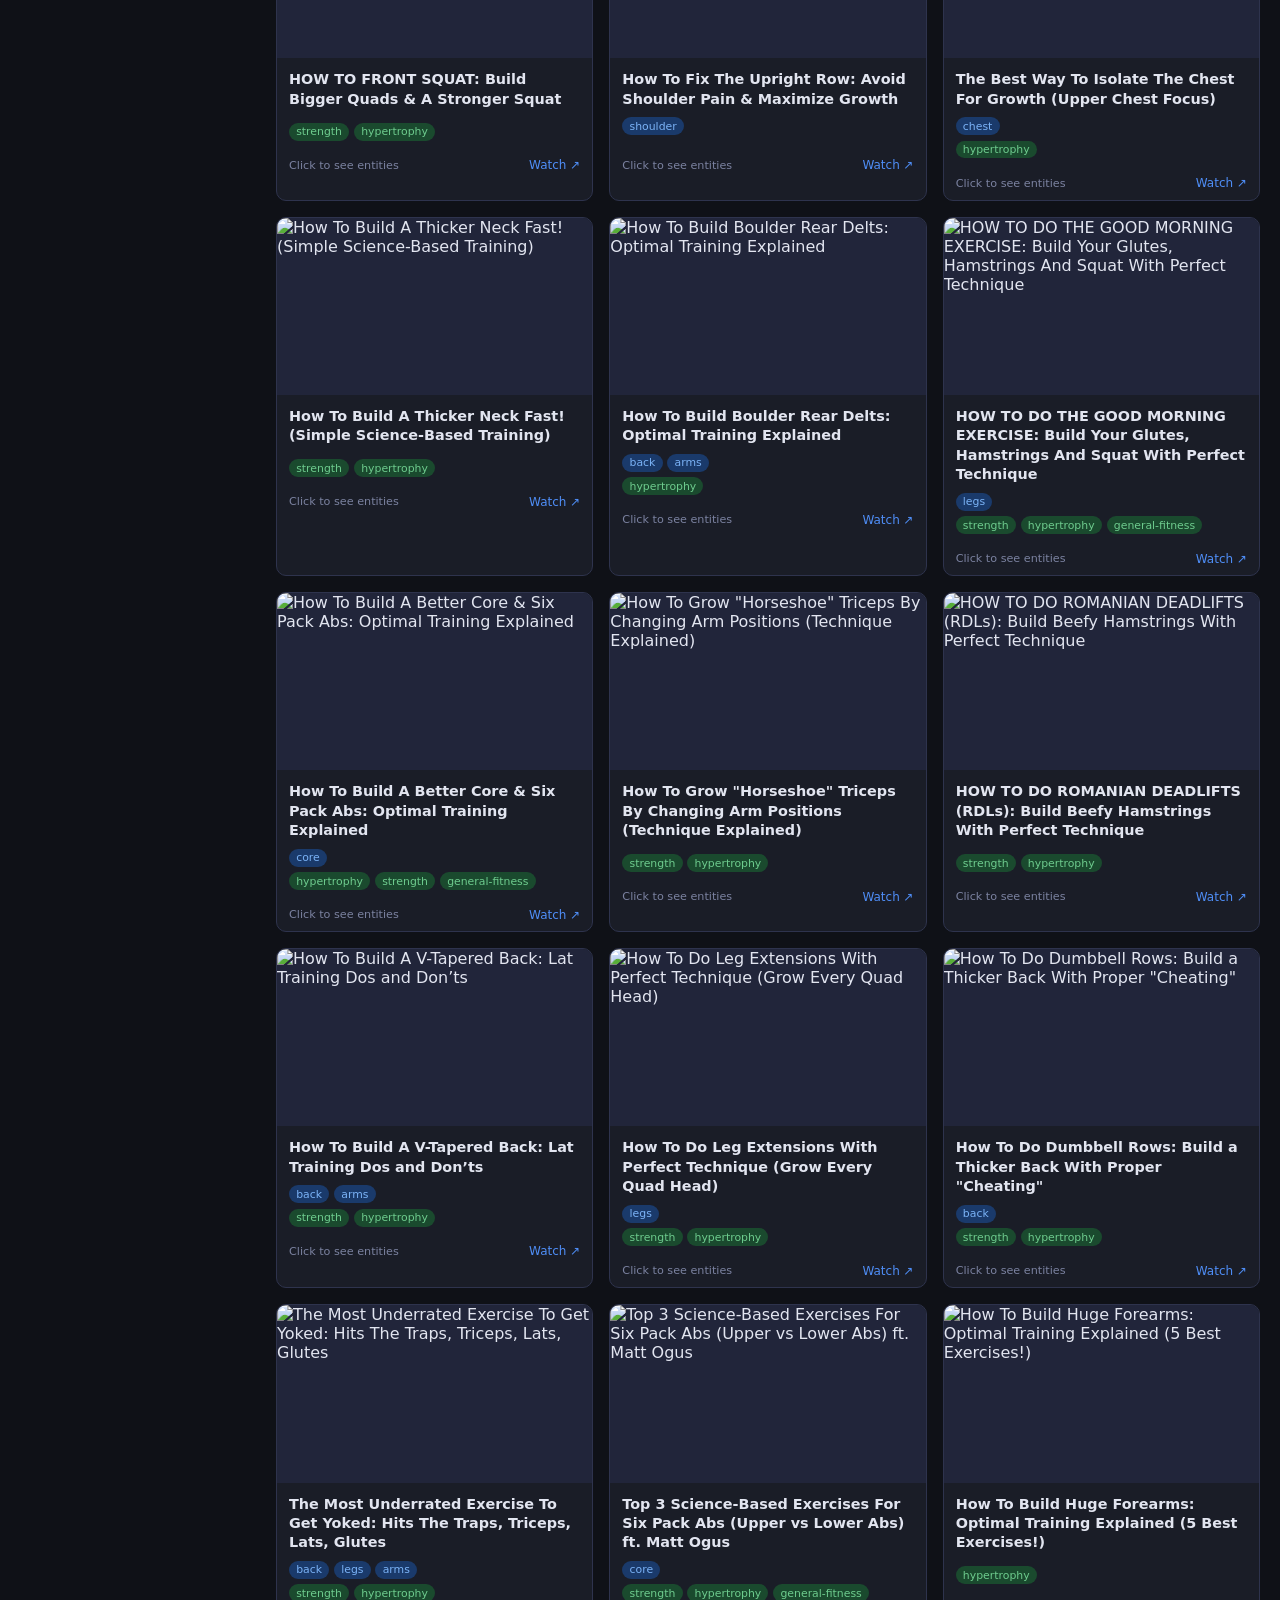
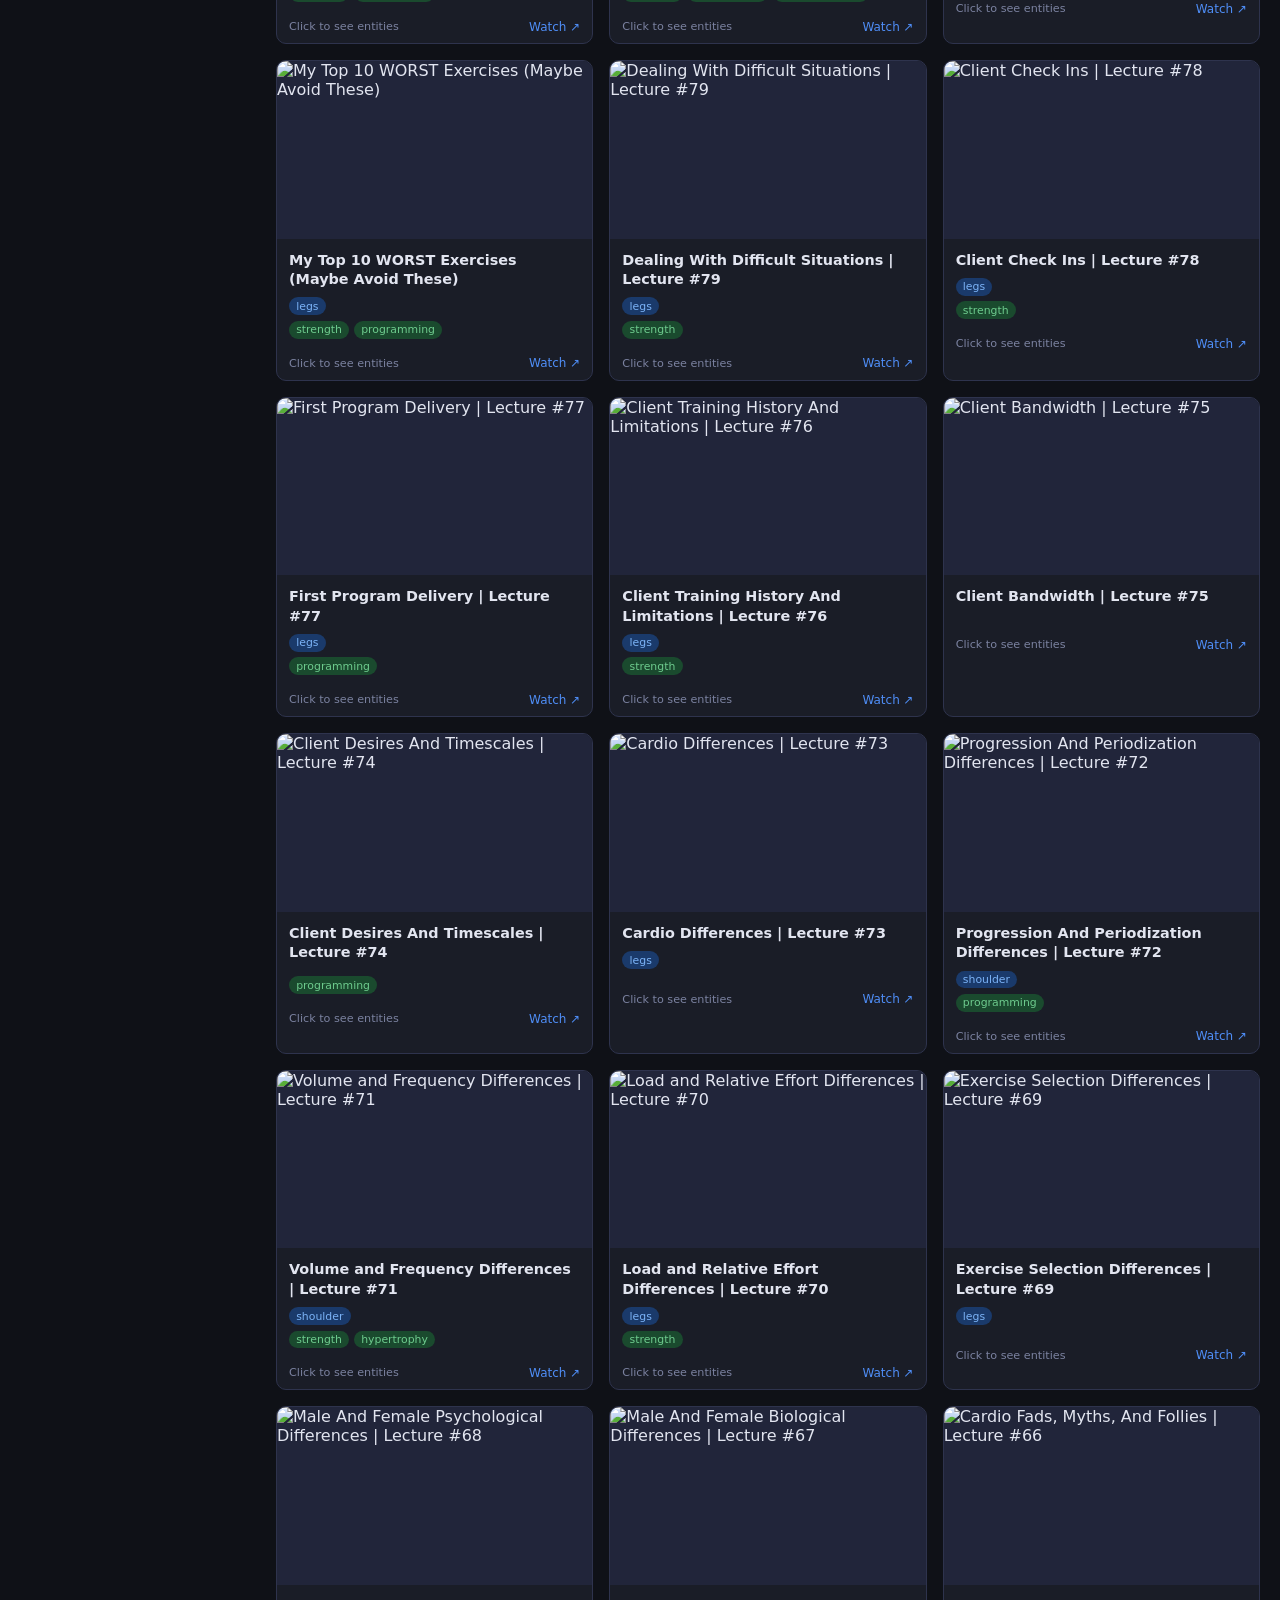
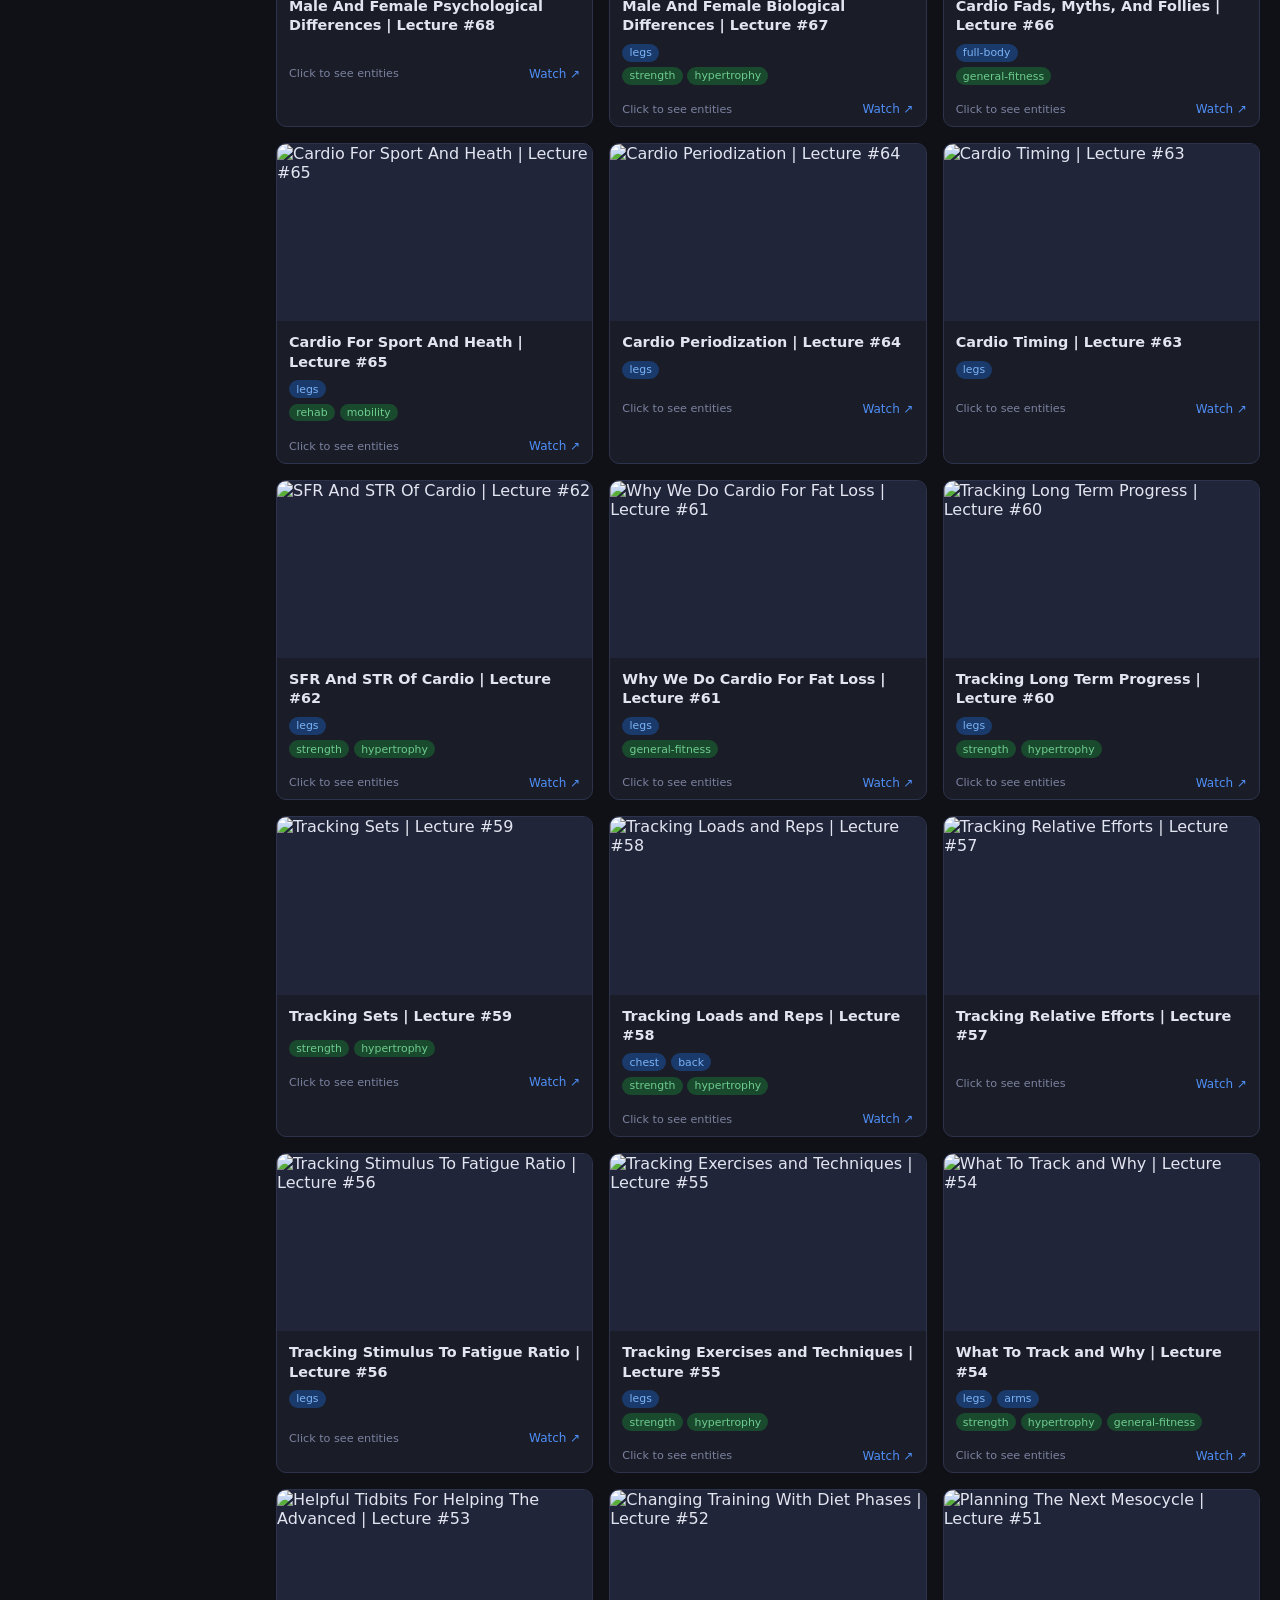
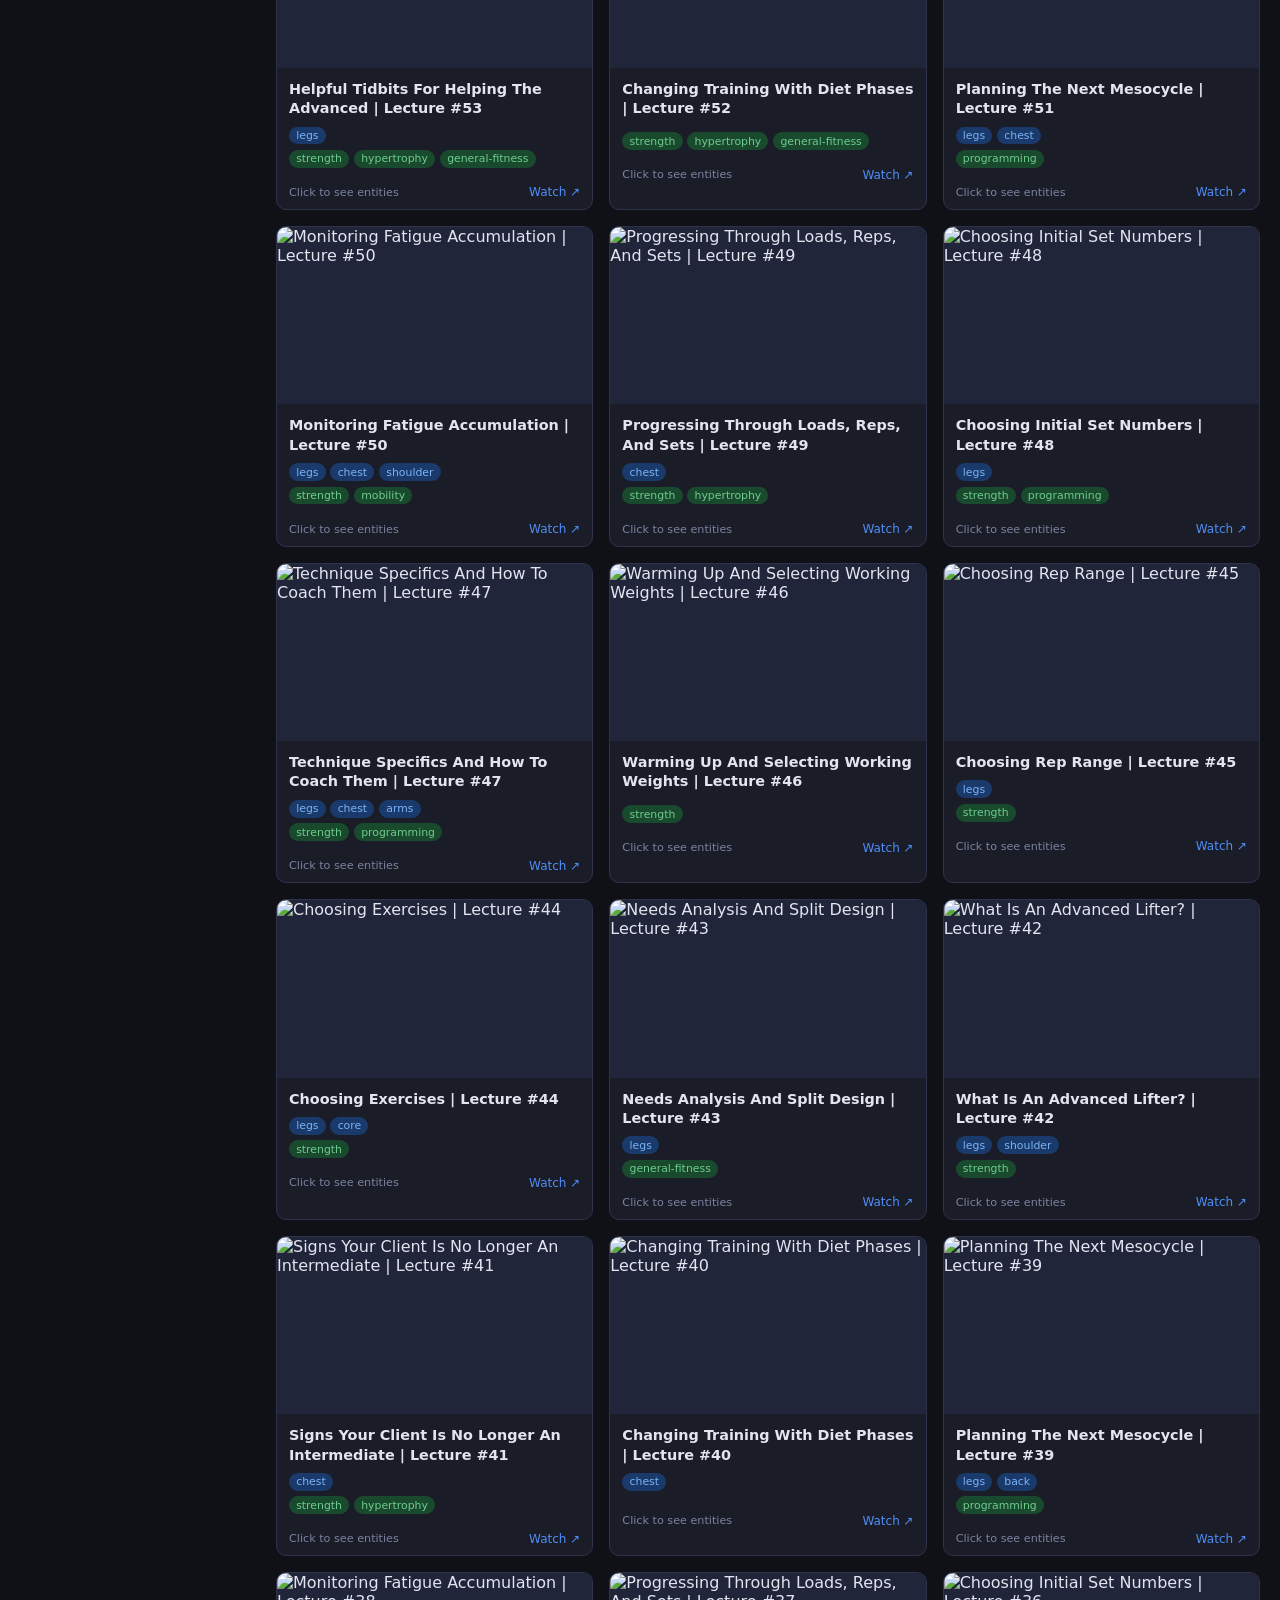
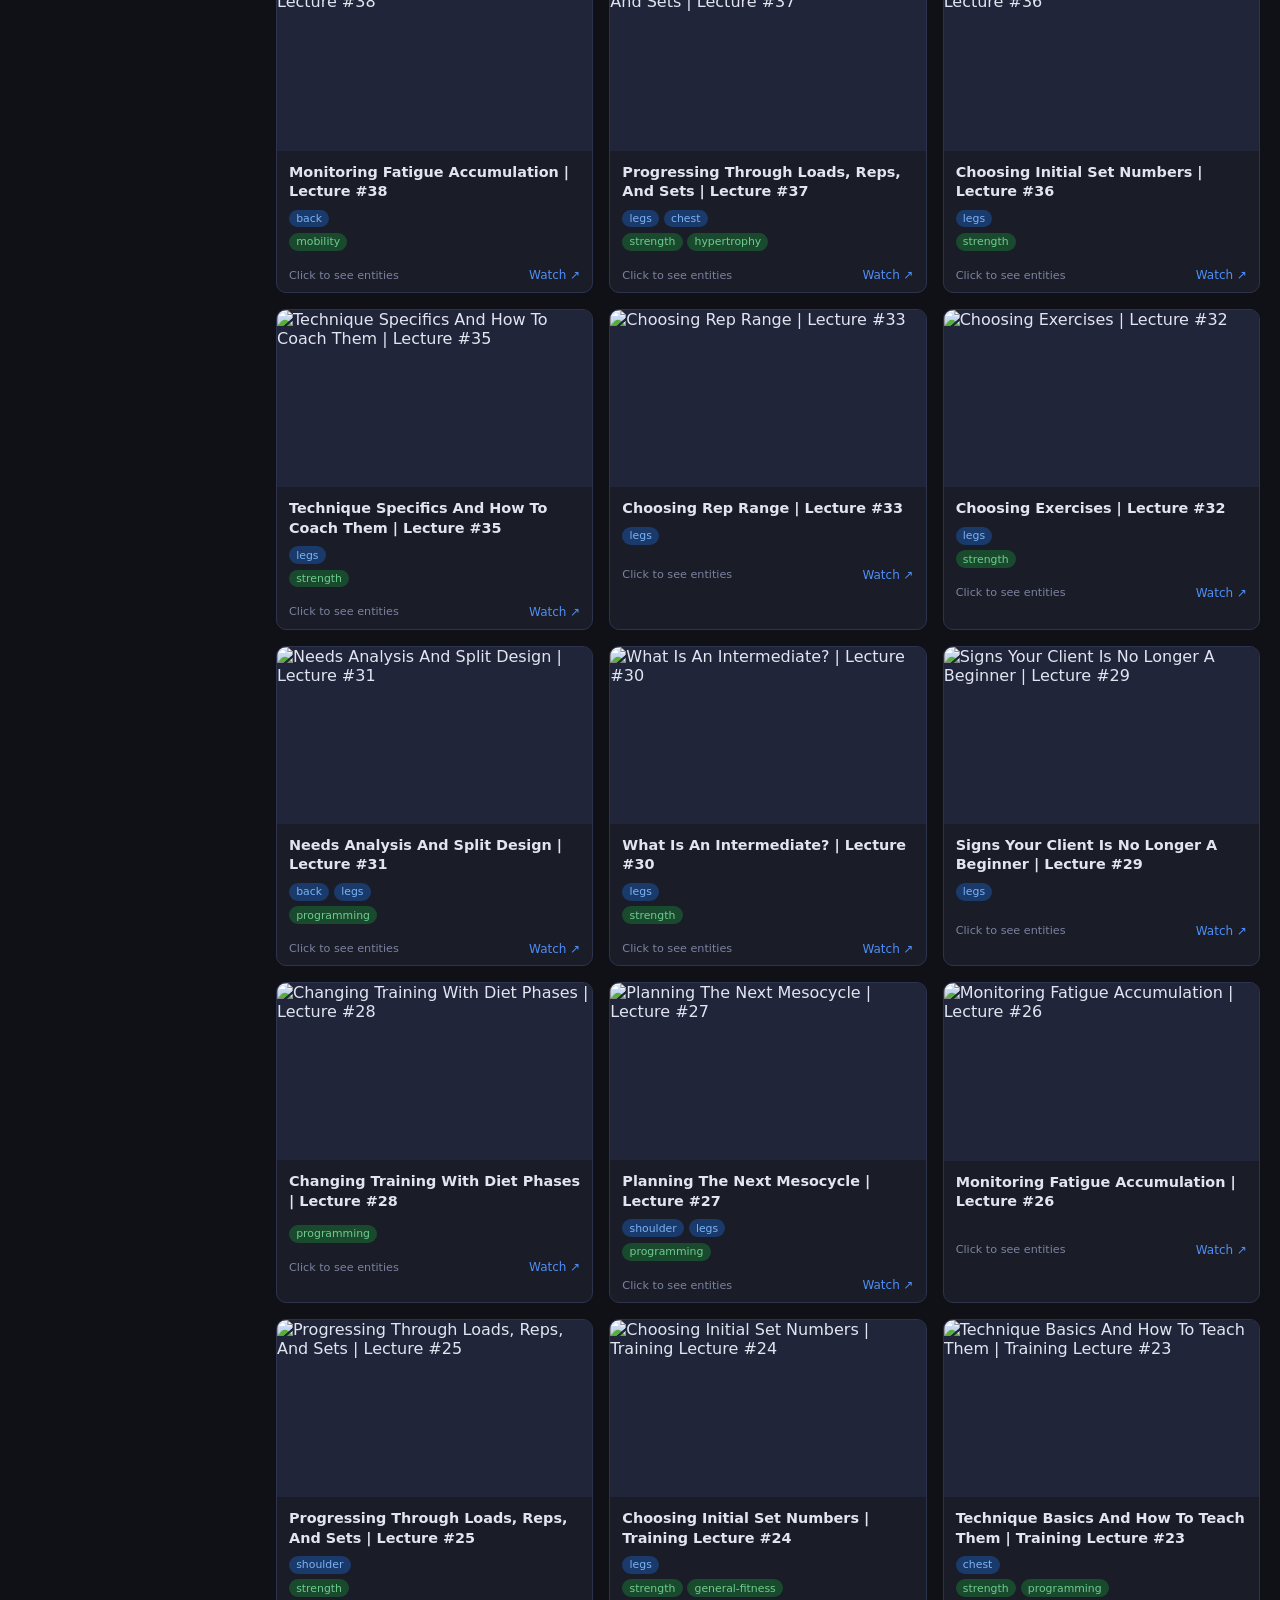
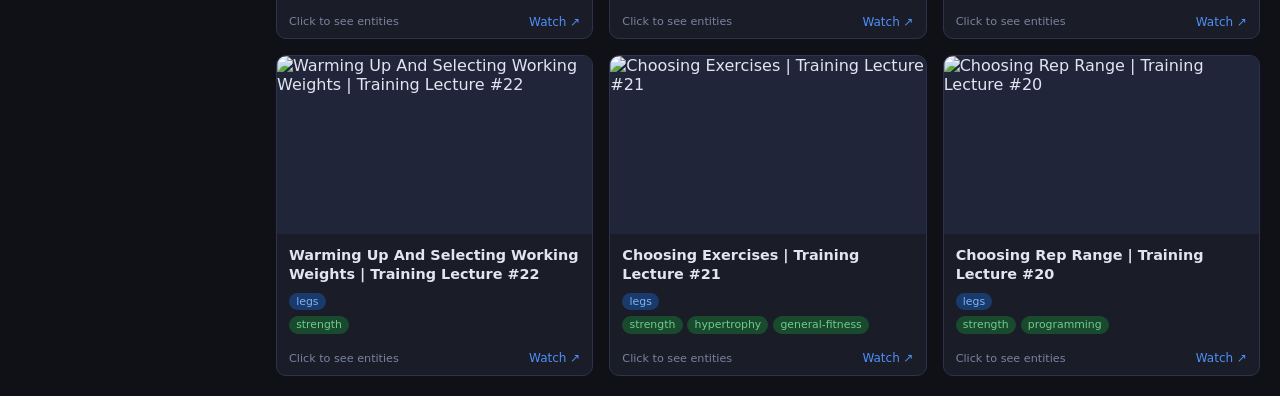
==== commit 86e0ea0f: "feat(ui): muscle striation detail — multi-belly anatomy and groove lines Closes #54  Co-Authored-By:" ====
--- a/docs/index.html
+++ b/docs/index.html
@@ -426,36 +426,43 @@
             <!-- Right leg -->
             <path class="outline" d="M62,140 L76,140 L80,185 Q81,215 78,250 L64,250 Q65,215 64,185 L60,155 Z"/>
 
-            <!-- Left deltoid (anterior) -->
-            <path class="zone" data-part="shoulder" d="M21,38 Q11,47 12,69 L20,71 Q25,58 29,49 Q36,44 50,42 Q34,42 21,38 Z"/>
-            <!-- Right deltoid (anterior) -->
-            <path class="zone" data-part="shoulder" d="M79,38 Q89,47 88,69 L80,71 Q75,58 71,49 Q64,44 50,42 Q66,42 79,38 Z"/>
-
-            <!-- Left pec (fan from sternum to outer chest) -->
-            <path class="zone" data-part="chest" d="M50,49 Q40,51 30,58 Q22,67 25,86 Q30,92 50,91 Z"/>
-            <!-- Right pec -->
-            <path class="zone" data-part="chest" d="M50,49 Q60,51 70,58 Q78,67 75,86 Q70,92 50,91 Z"/>
-
-            <!-- Abs: 6 individual cells (3 pairs) — clearly anatomical -->
-            <ellipse class="zone" data-part="core" cx="42" cy="97"  rx="9" ry="5"/>
-            <ellipse class="zone" data-part="core" cx="58" cy="97"  rx="9" ry="5"/>
-            <ellipse class="zone" data-part="core" cx="41" cy="110" rx="8" ry="5"/>
-            <ellipse class="zone" data-part="core" cx="59" cy="110" rx="8" ry="5"/>
-            <ellipse class="zone" data-part="core" cx="41" cy="122" rx="7" ry="5"/>
-            <ellipse class="zone" data-part="core" cx="59" cy="122" rx="7" ry="5"/>
-            <!-- Obliques (side strips) -->
-            <path class="zone" data-part="core" d="M28,91 Q32,106 32,124 Q32,132 35,138 L39,138 Q37,131 37,123 Q37,106 33,91 Z"/>
-            <path class="zone" data-part="core" d="M72,91 Q68,106 68,124 Q68,132 65,138 L61,138 Q63,131 63,123 Q63,106 67,91 Z"/>
-
-            <!-- Left arm (bicep front) -->
-            <path class="zone" data-part="arms" d="M12,69 Q7,86 9,109 Q10,117 14,122 L20,120 L20,71 Z"/>
-            <!-- Right arm (bicep front) -->
-            <path class="zone" data-part="arms" d="M88,69 Q93,86 91,109 Q90,117 86,122 L80,120 L80,71 Z"/>
-
-            <!-- Left leg (quads) -->
-            <path class="zone" data-part="legs" d="M38,140 L24,142 Q19,168 20,188 Q20,216 22,250 L36,250 Q35,215 36,187 Q38,165 40,156 Z"/>
-            <!-- Right leg (quads) -->
-            <path class="zone" data-part="legs" d="M62,140 L76,142 Q81,168 80,188 Q80,216 78,250 L64,250 Q65,215 64,187 Q62,165 60,156 Z"/>
+            <!-- deltoids: 3 heads each -->
+            <path class="zone" data-part="shoulder" d="M58 35 C64 37 69 42 71 49 C72 53 71 58 68 60 C64 57 60 55 56 55 C54 49 54 41 58 35 Z"/>
+            <path class="zone" data-part="shoulder" d="M42 35 C36 37 31 42 29 49 C28 53 29 58 32 60 C36 57 40 55 44 55 C46 49 46 41 42 35 Z"/>
+            <line class="muscle-line" x1="62" y1="40" x2="65" y2="55"/>
+            <line class="muscle-line" x1="38" y1="40" x2="35" y2="55"/>
+
+            <!-- pecs -->
+            <path class="zone" data-part="chest" d="M50 44 C56 44 62 47 65 53 C67 57 66 63 63 67 C58 70 54 71 50 70 Z"/>
+            <path class="zone" data-part="chest" d="M50 44 C44 44 38 47 35 53 C33 57 34 63 37 67 C42 70 46 71 50 70 Z"/>
+
+            <!-- abs -->
+            <ellipse class="zone" data-part="core" cx="46" cy="78"  rx="4.2" ry="2.8"/>
+            <ellipse class="zone" data-part="core" cx="54" cy="78"  rx="4.2" ry="2.8"/>
+            <ellipse class="zone" data-part="core" cx="45.6" cy="87" rx="3.8" ry="2.8"/>
+            <ellipse class="zone" data-part="core" cx="54.4" cy="87" rx="3.8" ry="2.8"/>
+            <ellipse class="zone" data-part="core" cx="45.6" cy="96" rx="3.3" ry="2.8"/>
+            <ellipse class="zone" data-part="core" cx="54.4" cy="96" rx="3.3" ry="2.8"/>
+
+            <!-- ARMS: biceps (inner belly) + outer (tri/brachialis) per side, with groove -->
+            <path class="zone" data-part="arms" d="M65 53 C68 56 70 62 70 69 C70 77 68 85 65 91 C63 86 62 79 62 72 C62 64 63 57 65 53 Z"/>
+            <path class="zone" data-part="arms" d="M71 54 C75 58 77 64 77 71 C77 79 75 87 72 93 C70 88 69 81 69 74 C69 66 70 59 71 54 Z"/>
+            <line class="muscle-line" x1="68" y1="58" x2="68" y2="90"/>
+            <path class="zone" data-part="arms" d="M35 53 C32 56 30 62 30 69 C30 77 32 85 35 91 C37 86 38 79 38 72 C38 64 37 57 35 53 Z"/>
+            <path class="zone" data-part="arms" d="M29 54 C25 58 23 64 23 71 C23 79 25 87 28 93 C30 88 31 81 31 74 C31 66 30 59 29 54 Z"/>
+            <line class="muscle-line" x1="32" y1="58" x2="32" y2="90"/>
+
+            <!-- LEGS: quad (rectus sweep) + outer (vastus) + calf heads, grooves -->
+            <path class="zone" data-part="legs" d="M50 119 C54 119 57 124 58 132 C59 142 58 156 55 169 C53 178 51 187 50 194 C49 186 49 172 49 159 C49 144 49 130 50 119 Z"/>
+            <path class="zone" data-part="legs" d="M58 121 C62 122 64 128 64 137 C64 148 62 162 59 174 C57 182 55 188 53 192 C53 180 54 165 55 150 C56 138 57 128 58 121 Z"/>
+            <line class="muscle-line" x1="54" y1="128" x2="56" y2="186"/>
+            <path class="zone" data-part="legs" d="M50 119 C46 119 43 124 42 132 C41 142 42 156 45 169 C47 178 49 187 50 194 C51 186 51 172 51 159 C51 144 51 130 50 119 Z"/>
+            <path class="zone" data-part="legs" d="M42 121 C38 122 36 128 36 137 C36 148 38 162 41 174 C43 182 45 188 47 192 C47 180 46 165 45 150 C44 138 43 128 42 121 Z"/>
+            <line class="muscle-line" x1="46" y1="128" x2="44" y2="186"/>
+            <!-- calves: 2 heads each -->
+            <path class="zone" data-part="legs" d="M52 199 C56 200 58 207 58 216 C58 225 56 233 53 238 C52 231 51 222 51 213 C51 207 51 202 52 199 Z"/>
+            <path class="zone" data-part="legs" d="M48 199 C44 200 42 207 42 216 C42 225 44 233 47 238 C48 231 49 222 49 213 C49 207 49 202 48 199 Z"/>
+            <line class="muscle-line" x1="50" y1="201" x2="50" y2="236"/>
           </svg>
         </div>
 
@@ -472,33 +479,41 @@
             <path class="outline" d="M38,140 L24,140 L20,185 Q19,215 22,250 L36,250 Q35,215 36,185 L40,155 Z"/>
             <path class="outline" d="M62,140 L76,140 L80,185 Q81,215 78,250 L64,250 Q65,215 64,185 L60,155 Z"/>
 
-            <!-- Rear shoulders (posterior deltoids) -->
-            <path class="zone" data-part="shoulder" d="M21,38 Q11,47 12,69 L20,71 Q25,58 29,49 Q36,44 50,42 Q34,42 21,38 Z"/>
-            <path class="zone" data-part="shoulder" d="M79,38 Q89,47 88,69 L80,71 Q75,58 71,49 Q64,44 50,42 Q66,42 79,38 Z"/>
-
-            <!-- Trapezius (upper-back V from neck base to shoulder blades) -->
-            <path class="zone" data-part="back" d="M28,50 Q50,46 72,50 L65,90 Q50,96 35,90 Z"/>
-            <!-- Left lat wing (outer back, armpit to waist) -->
-            <path class="zone" data-part="back" d="M20,70 Q16,92 18,112 Q20,126 26,132 L36,132 Q36,110 35,90 Z"/>
-            <!-- Right lat wing -->
-            <path class="zone" data-part="back" d="M80,70 Q84,92 82,112 Q80,126 74,132 L64,132 Q64,110 65,90 Z"/>
-            <!-- Middle back / erectors -->
-            <path class="zone" data-part="back" d="M35,90 Q50,96 65,90 L64,132 Q50,136 36,132 Z"/>
-            <!-- Spine line -->
-            <line class="muscle-line" x1="50" y1="94" x2="50" y2="132"/>
-
-            <!-- Left arm (tricep back) -->
-            <path class="zone" data-part="arms" d="M12,69 Q7,86 9,109 Q10,117 14,122 L20,120 L20,71 Z"/>
-            <!-- Right arm (tricep back) -->
-            <path class="zone" data-part="arms" d="M88,69 Q93,86 91,109 Q90,117 86,122 L80,120 L80,71 Z"/>
-
-            <!-- Left leg (glute + hamstring — starts at y=132 to cover glutes) -->
-            <path class="zone" data-part="legs" d="M38,132 L24,135 Q19,168 20,188 Q20,216 22,250 L36,250 Q35,215 36,187 Q38,165 40,155 Z"/>
-            <!-- Right leg (glute + hamstring) -->
-            <path class="zone" data-part="legs" d="M62,132 L76,135 Q81,168 80,188 Q80,216 78,250 L64,250 Q65,215 64,187 Q62,165 60,155 Z"/>
-            <!-- Glute crease lines -->
-            <line class="muscle-line" x1="24" y1="150" x2="40" y2="154"/>
-            <line class="muscle-line" x1="76" y1="150" x2="60" y2="154"/>
+            <!-- posterior delts -->
+            <path class="zone" data-part="shoulder" d="M58 35 C64 37 69 42 71 49 C72 53 71 58 68 60 C64 57 60 55 56 55 C54 49 54 41 58 35 Z"/>
+            <path class="zone" data-part="shoulder" d="M42 35 C36 37 31 42 29 49 C28 53 29 58 32 60 C36 57 40 55 44 55 C46 49 46 41 42 35 Z"/>
+
+            <!-- traps (diamond) -->
+            <path class="zone" data-part="back" d="M50 42 C55 42 60 44 62 48 C61 56 57 63 50 66 C43 63 39 56 38 48 C40 44 45 42 50 42 Z"/>
+            <!-- rhomboids/mid -->
+            <path class="zone" data-part="back" d="M50 66 C54 67 59 69 61 72 C61 82 57 92 50 98 C43 92 39 82 39 72 C41 69 46 67 50 66 Z"/>
+            <!-- lat wings -->
+            <path class="zone" data-part="back" d="M61 70 C65 76 66 86 64 96 C62 104 58 110 54 112 C53 102 53 90 54 80 C56 74 59 71 61 70 Z"/>
+            <path class="zone" data-part="back" d="M39 70 C35 76 34 86 36 96 C38 104 42 110 46 112 C47 102 47 90 46 80 C44 74 41 71 39 70 Z"/>
+            <line class="muscle-line" x1="50" y1="46" x2="50" y2="110"/>
+
+            <!-- triceps: 2 heads -->
+            <path class="zone" data-part="arms" d="M65 53 C68 56 70 62 70 69 C70 77 68 85 65 91 C63 86 62 79 62 72 C62 64 63 57 65 53 Z"/>
+            <path class="zone" data-part="arms" d="M71 54 C75 58 77 64 77 71 C77 79 75 87 72 93 C70 88 69 81 69 74 C69 66 70 59 71 54 Z"/>
+            <line class="muscle-line" x1="68" y1="58" x2="68" y2="90"/>
+            <path class="zone" data-part="arms" d="M35 53 C32 56 30 62 30 69 C30 77 32 85 35 91 C37 86 38 79 38 72 C38 64 37 57 35 53 Z"/>
+            <path class="zone" data-part="arms" d="M29 54 C25 58 23 64 23 71 C23 79 25 87 28 93 C30 88 31 81 31 74 C31 66 30 59 29 54 Z"/>
+            <line class="muscle-line" x1="32" y1="58" x2="32" y2="90"/>
+
+            <!-- glutes: pair -->
+            <path class="zone" data-part="legs" d="M50 114 C56 114 61 118 63 126 C64 133 61 141 55 144 C52 145 50 145 50 144 Z"/>
+            <path class="zone" data-part="legs" d="M50 114 C44 114 39 118 37 126 C36 133 39 141 45 144 C48 145 50 145 50 144 Z"/>
+            <line class="muscle-line" x1="50" y1="116" x2="50" y2="143"/>
+            <!-- hamstrings: 2 bellies per leg -->
+            <path class="zone" data-part="legs" d="M50 147 C54 147 57 153 58 162 C59 173 58 187 55 199 C53 207 51 213 50 217 C49 209 49 196 49 183 C49 168 49 156 50 147 Z"/>
+            <path class="zone" data-part="legs" d="M58 149 C61 151 63 157 63 166 C63 177 61 190 58 200 C56 206 54 210 53 212 C53 200 54 185 55 171 C56 160 57 153 58 149 Z"/>
+            <line class="muscle-line" x1="54" y1="154" x2="56" y2="208"/>
+            <path class="zone" data-part="legs" d="M50 147 C46 147 43 153 42 162 C41 173 42 187 45 199 C47 207 49 213 50 217 C51 209 51 196 51 183 C51 168 51 156 50 147 Z"/>
+            <path class="zone" data-part="legs" d="M42 149 C39 151 37 157 37 166 C37 177 39 190 42 200 C44 206 46 210 47 212 C47 200 46 185 45 171 C44 160 43 153 42 149 Z"/>
+            <line class="muscle-line" x1="46" y1="154" x2="44" y2="208"/>
+            <!-- calves -->
+            <path class="zone" data-part="legs" d="M52 220 C56 221 58 228 58 235 C58 242 56 248 53 250 C52 244 51 236 51 229 C51 224 51 222 52 220 Z"/>
+            <path class="zone" data-part="legs" d="M48 220 C44 221 42 228 42 235 C42 242 44 248 47 250 C48 244 49 236 49 229 C49 224 49 222 48 220 Z"/>
           </svg>
         </div>
 
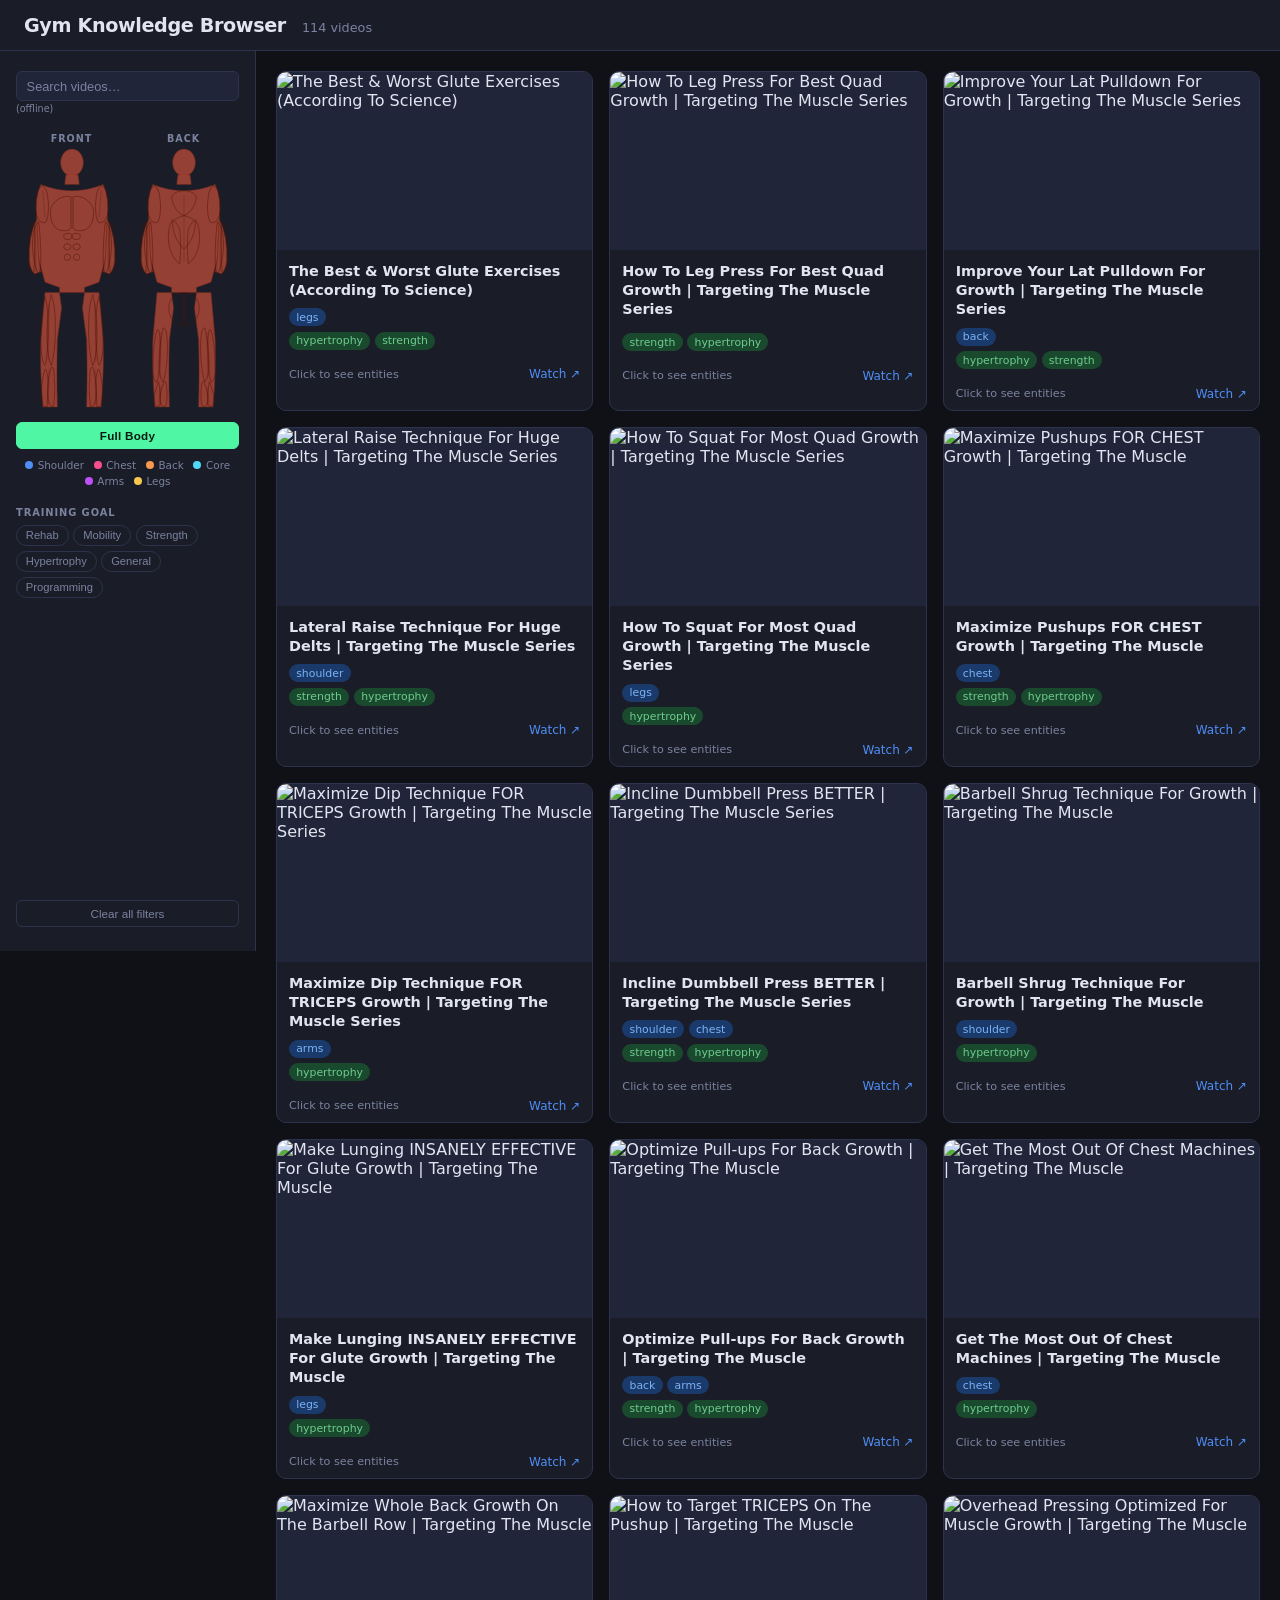
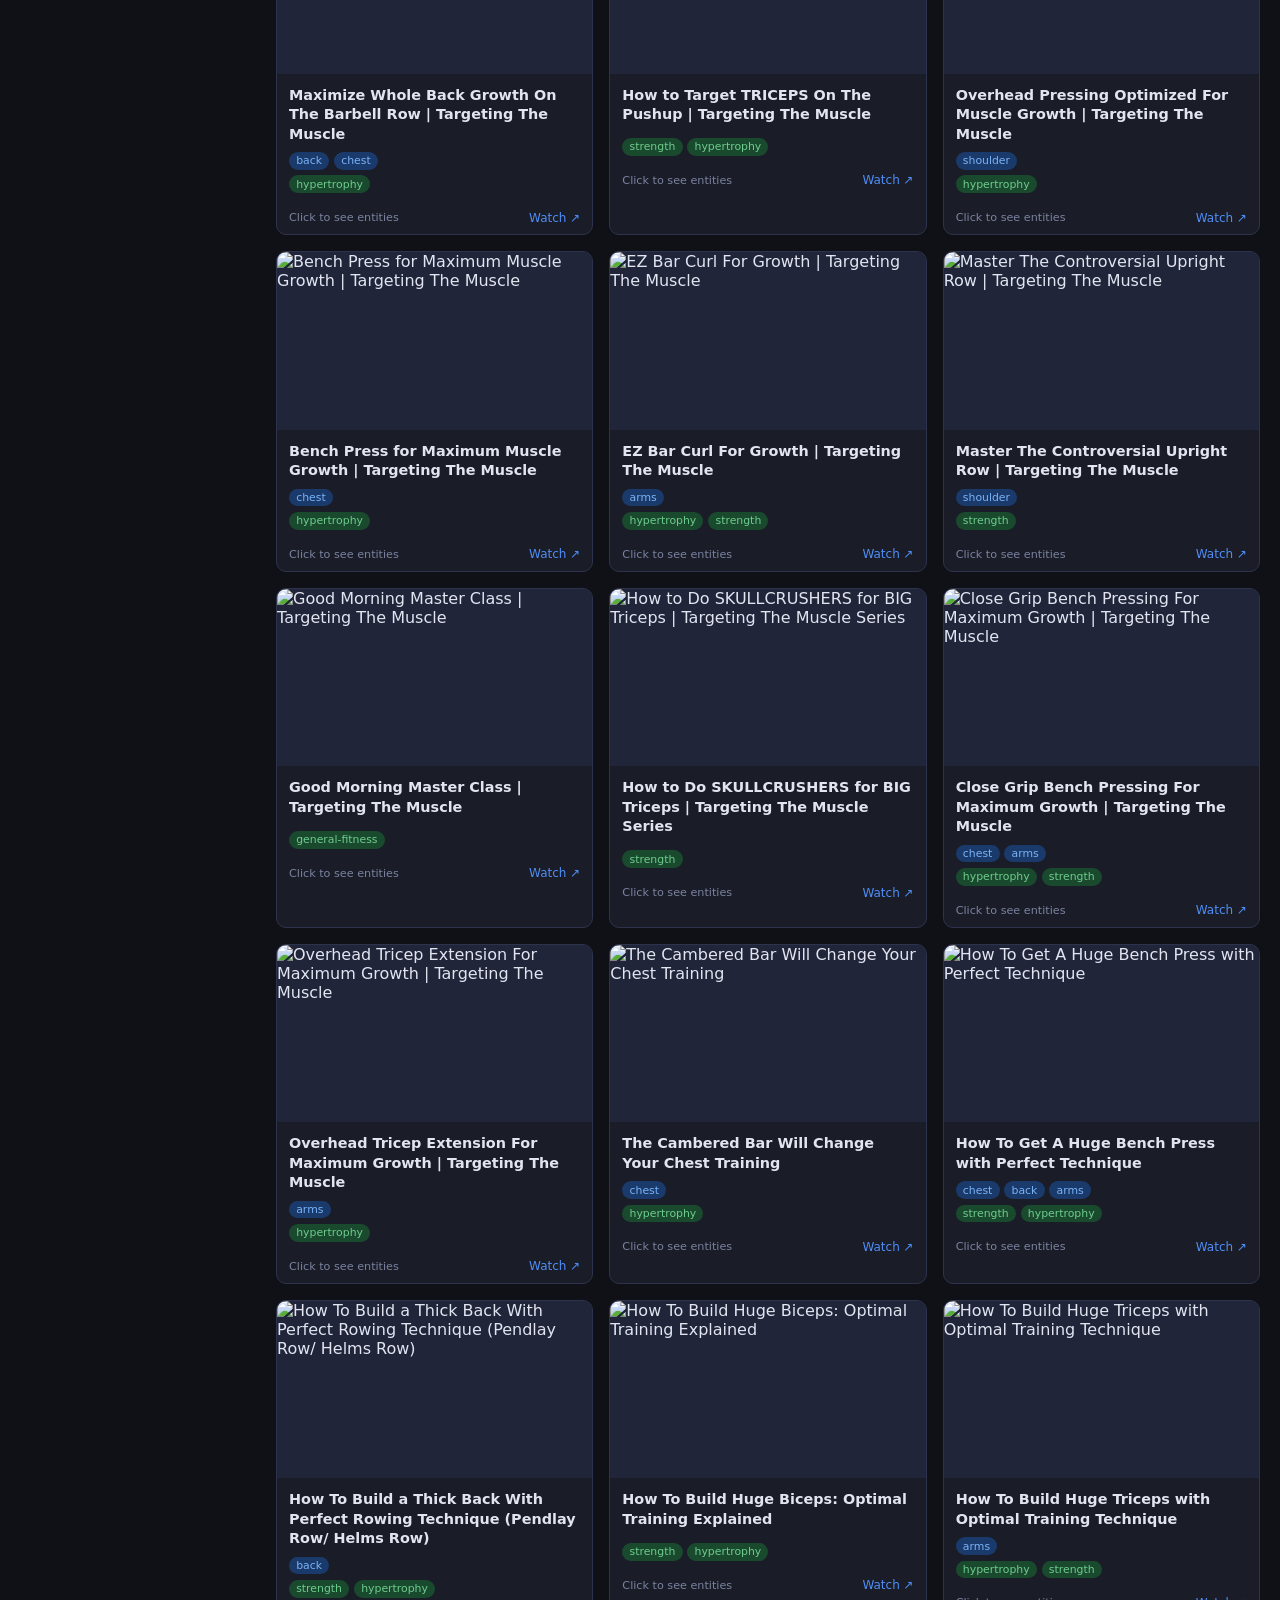
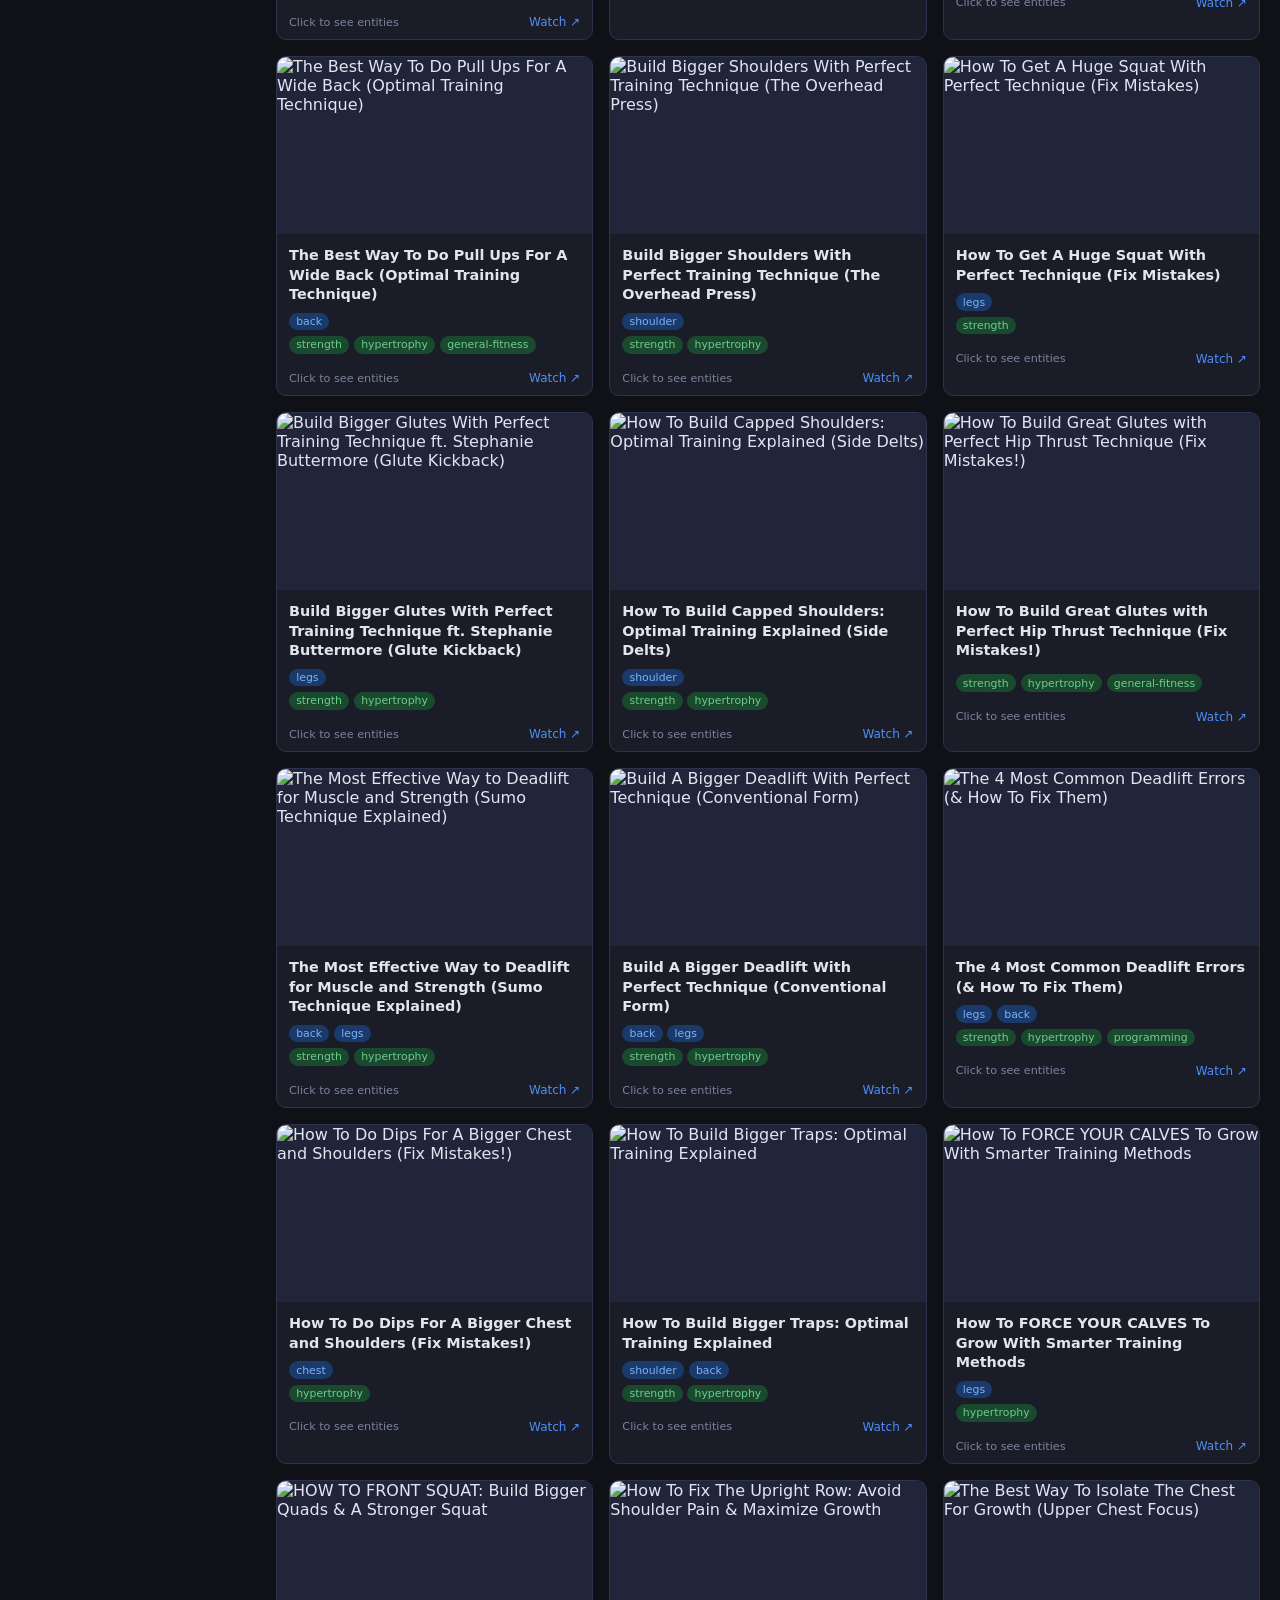
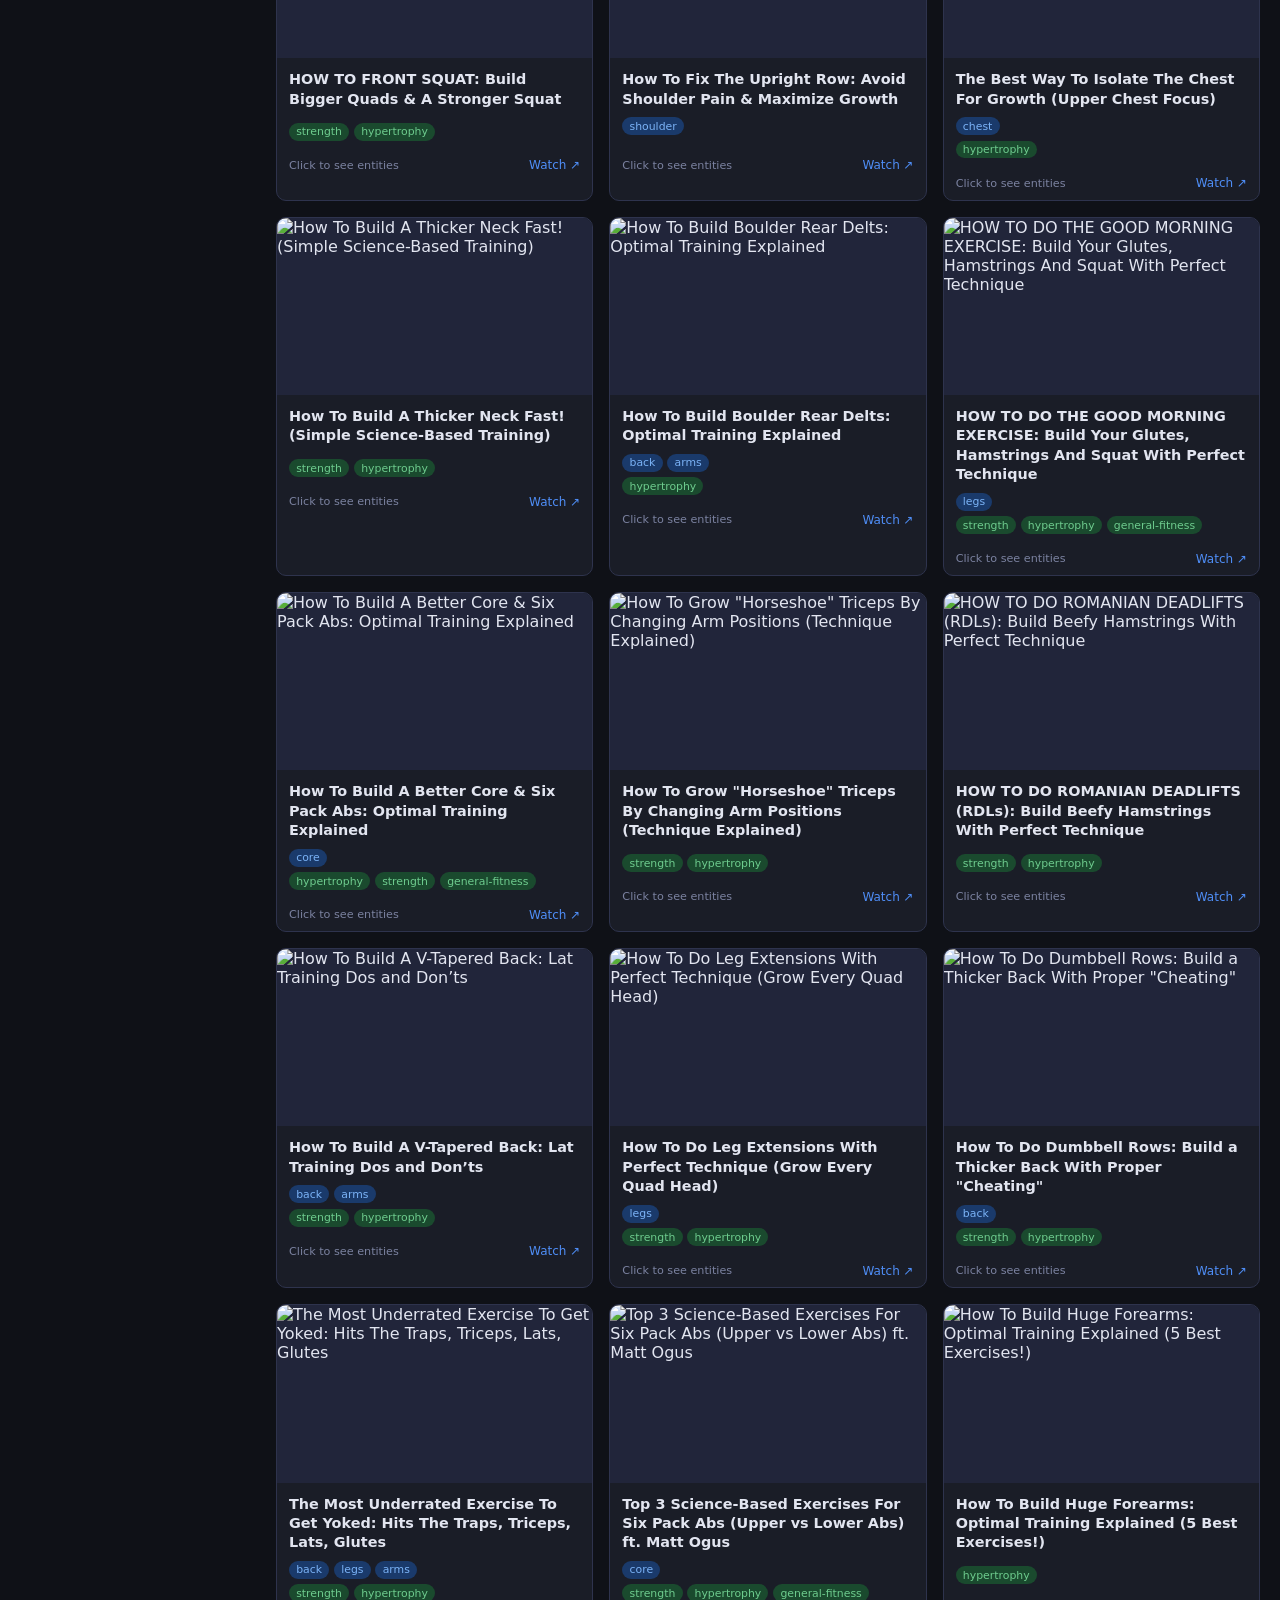
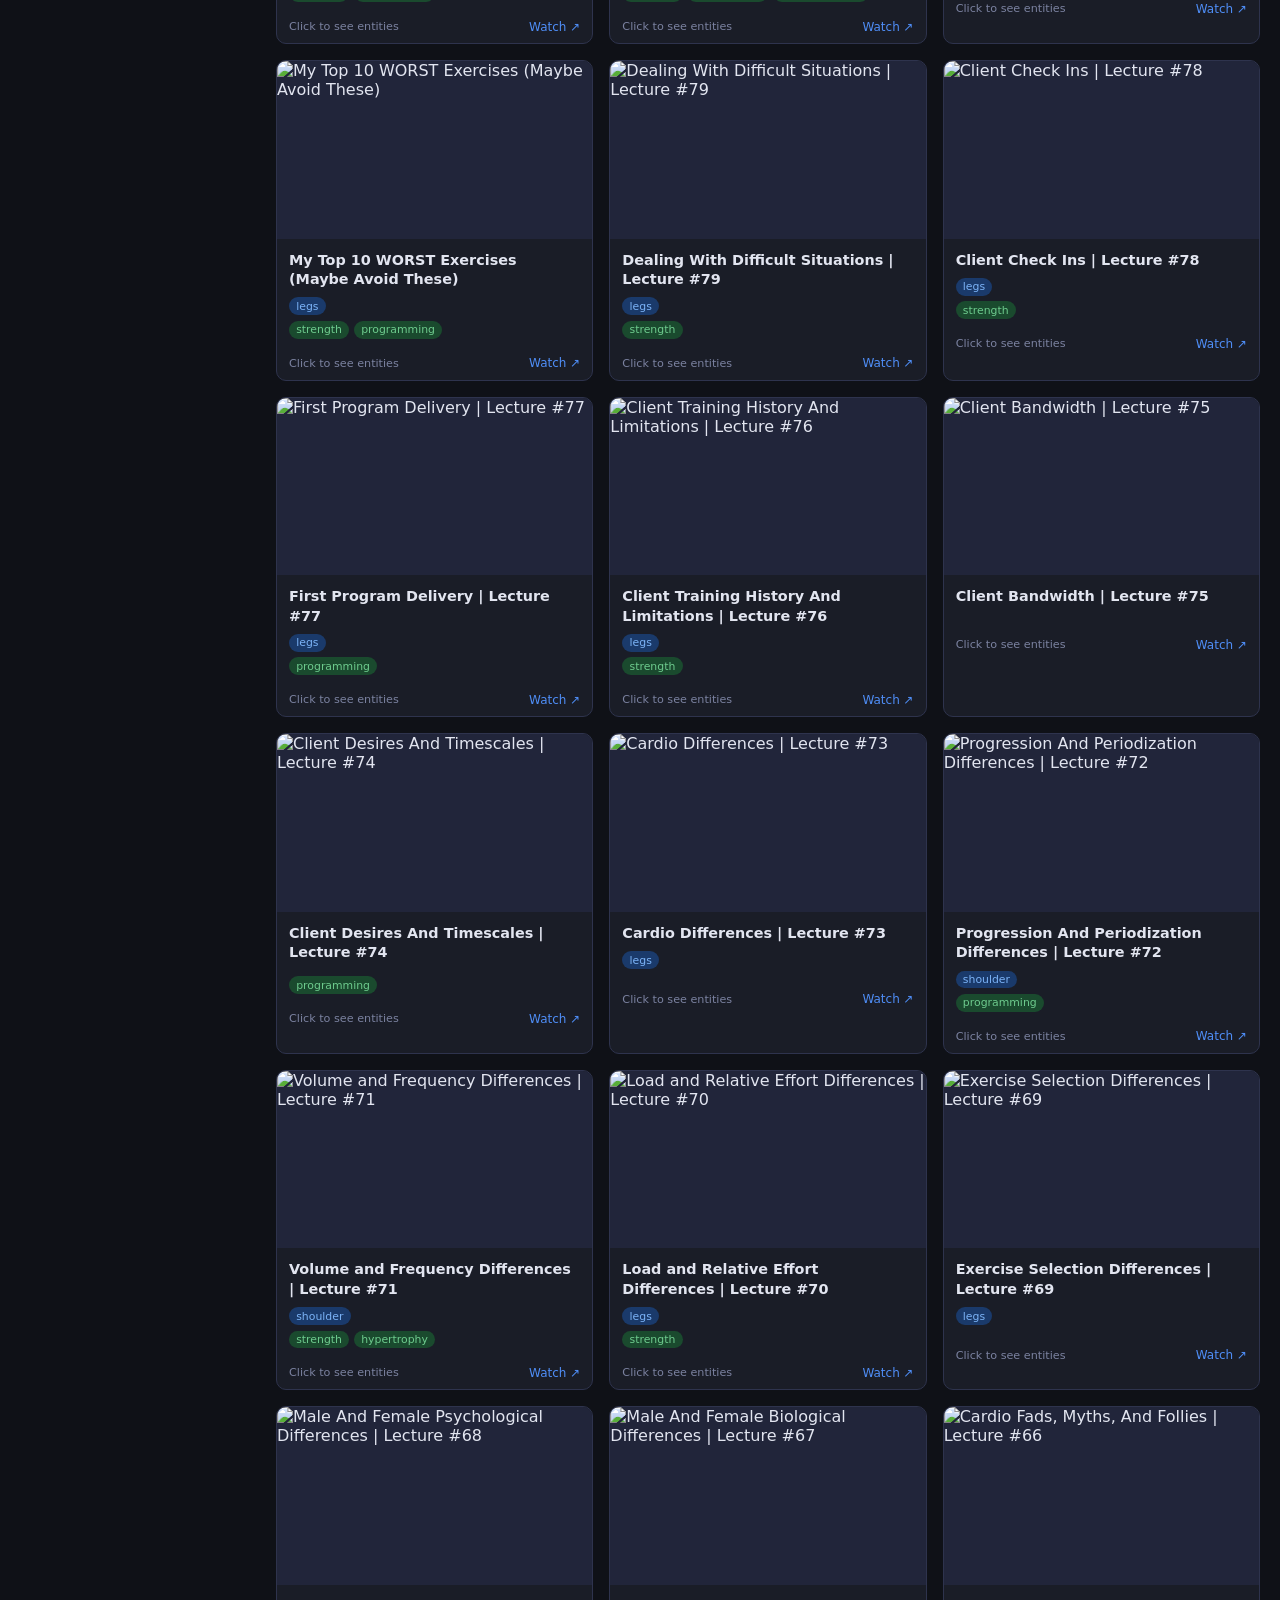
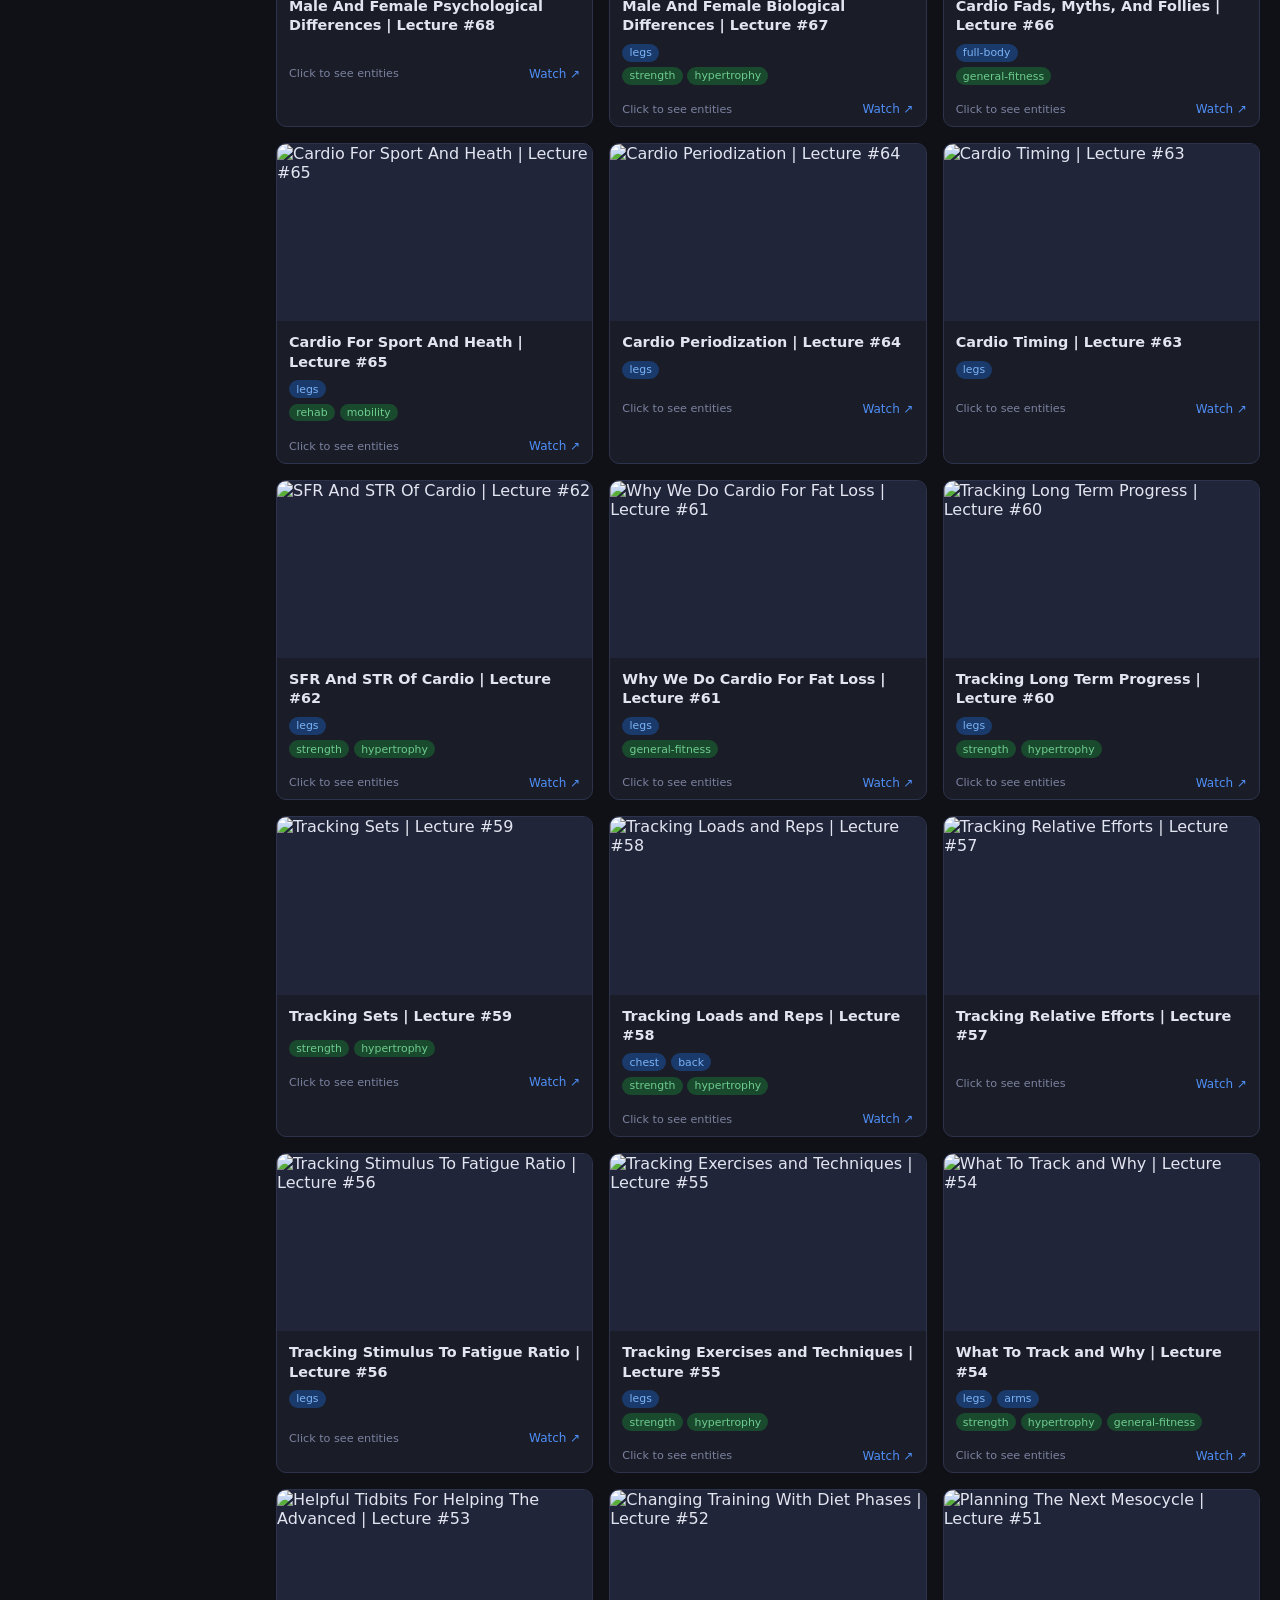
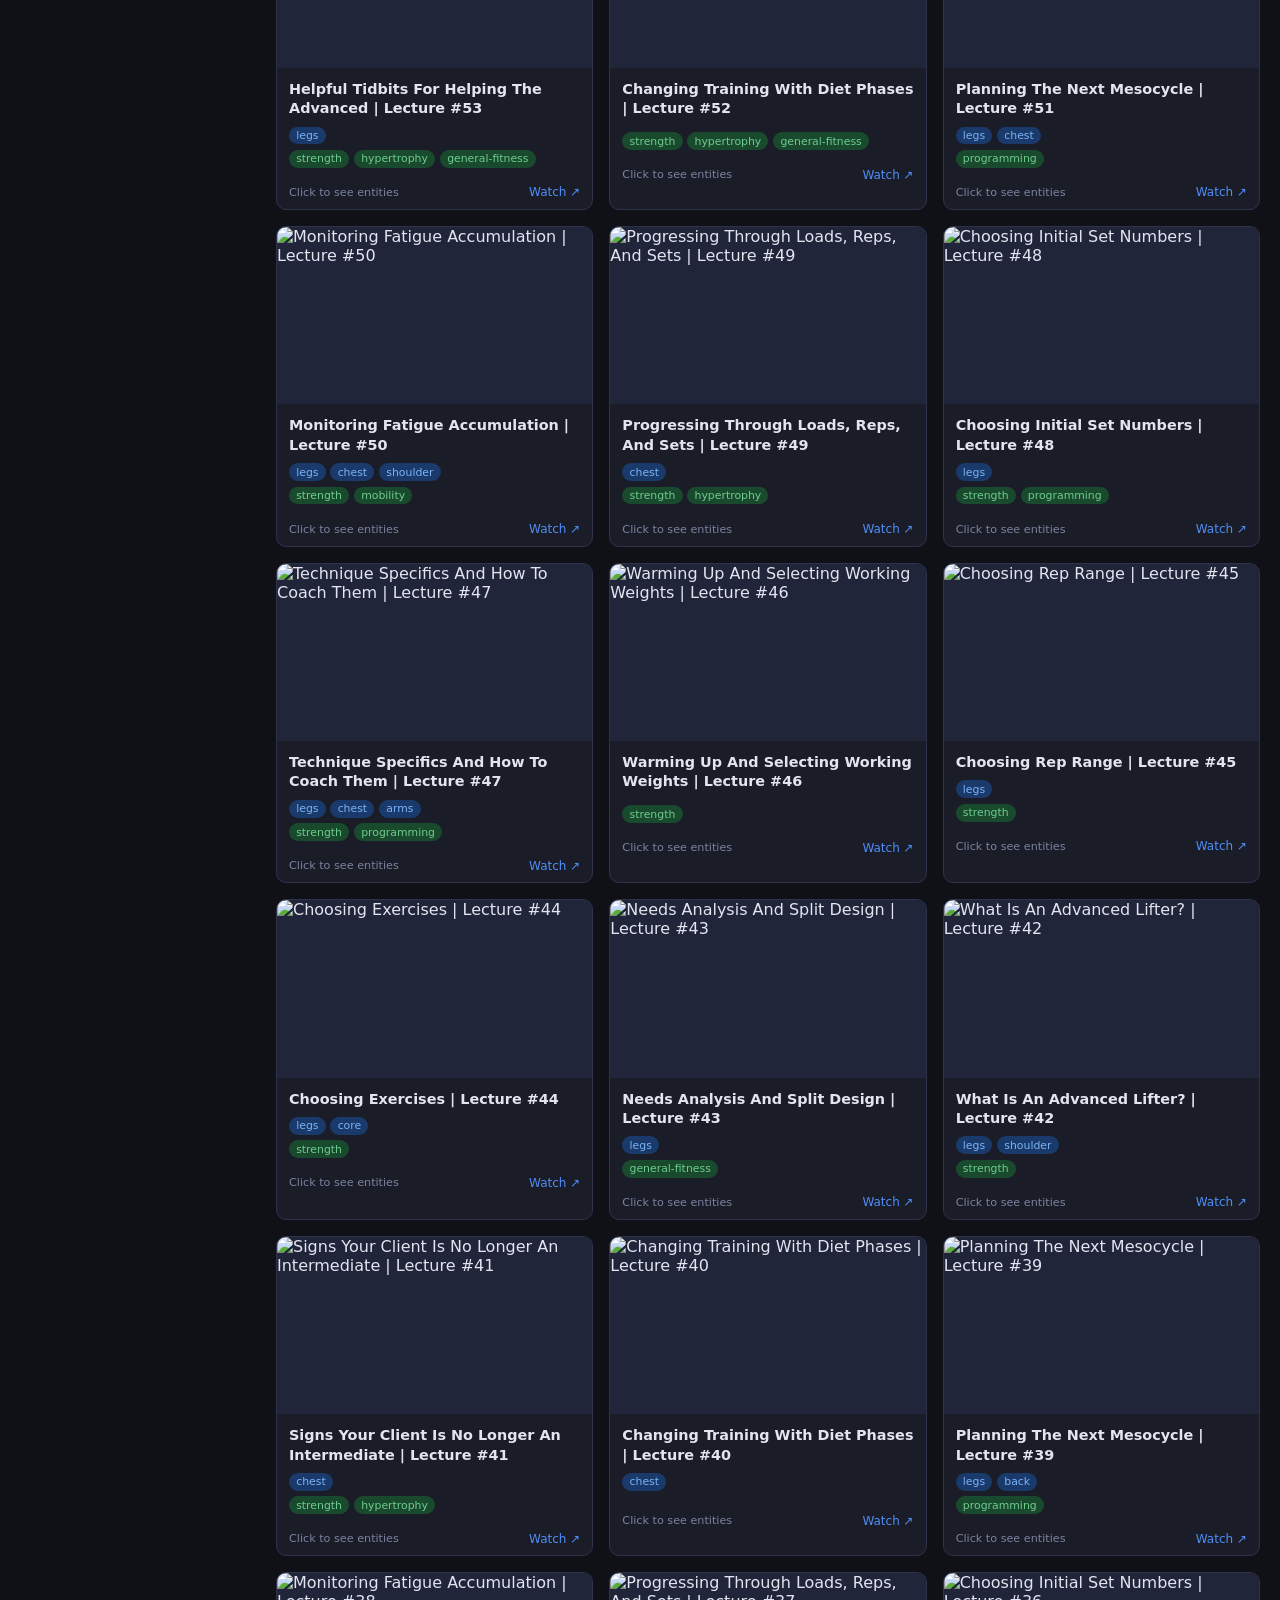
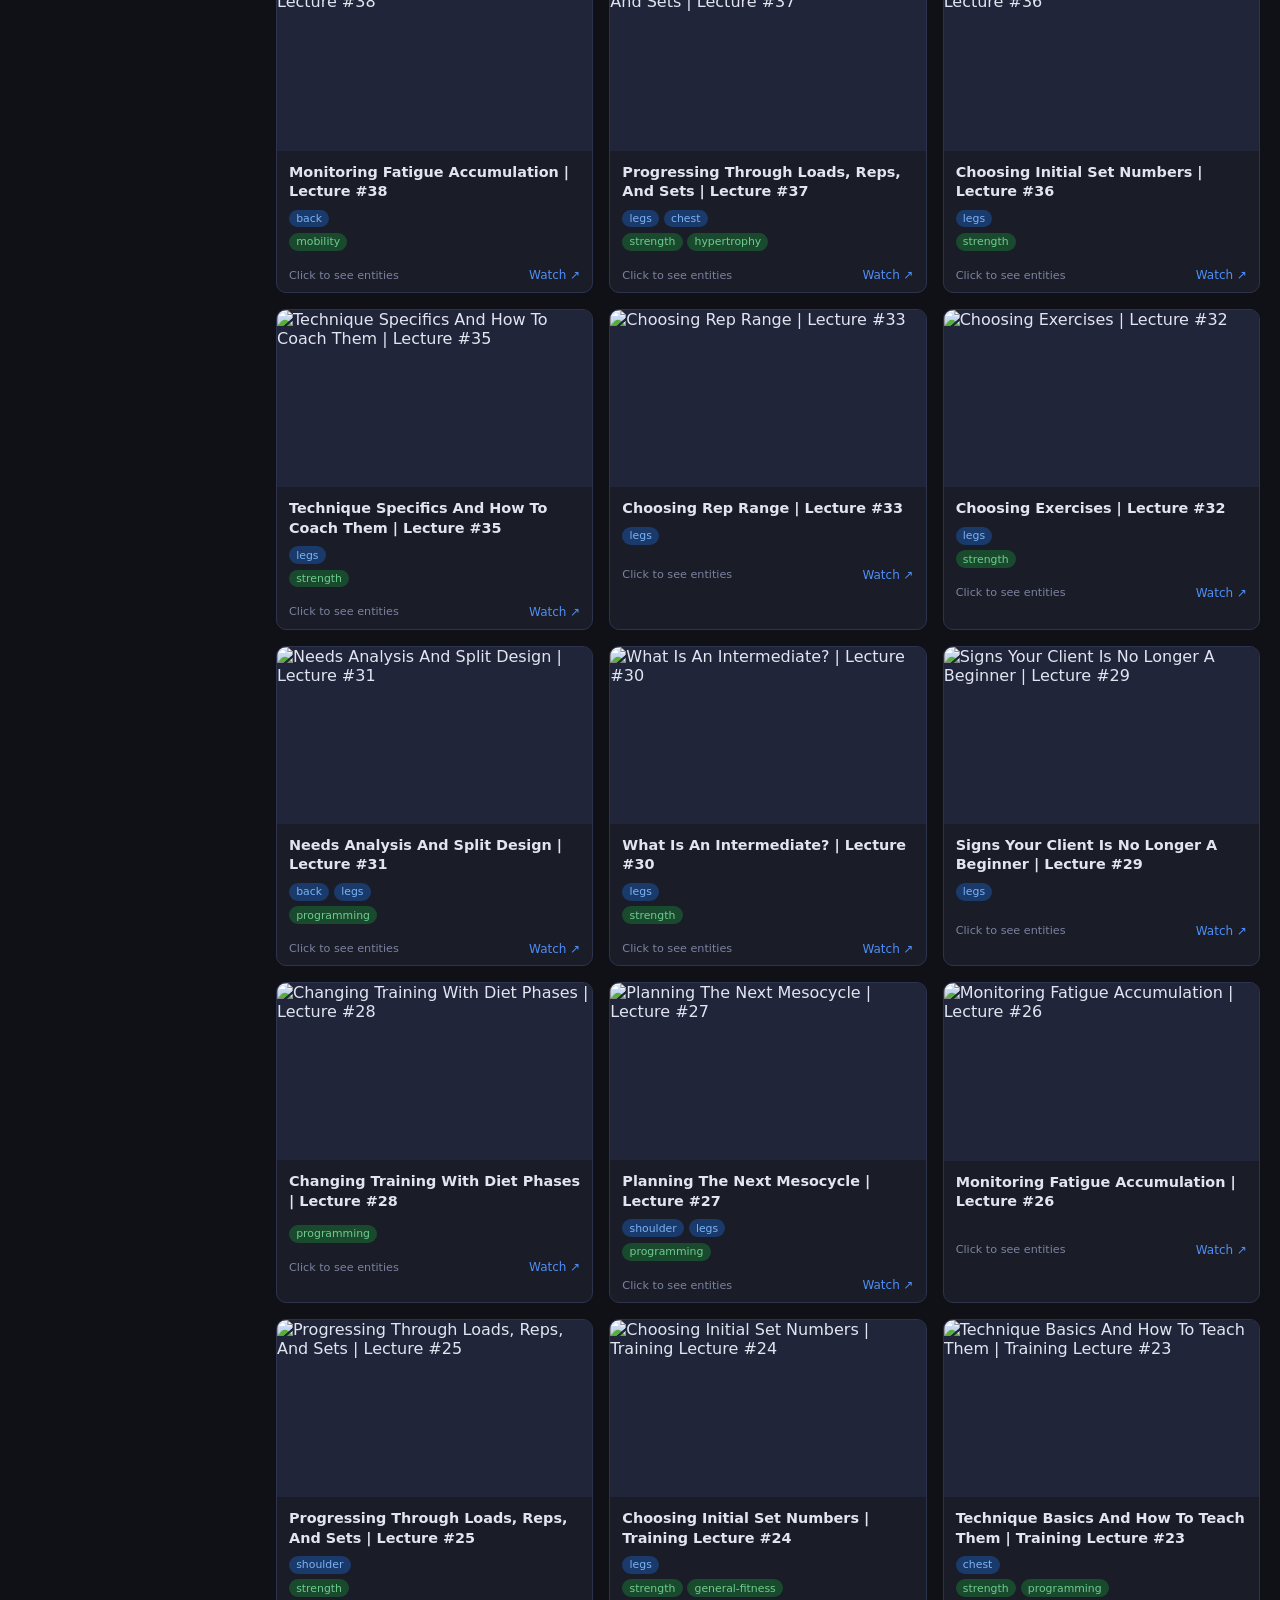
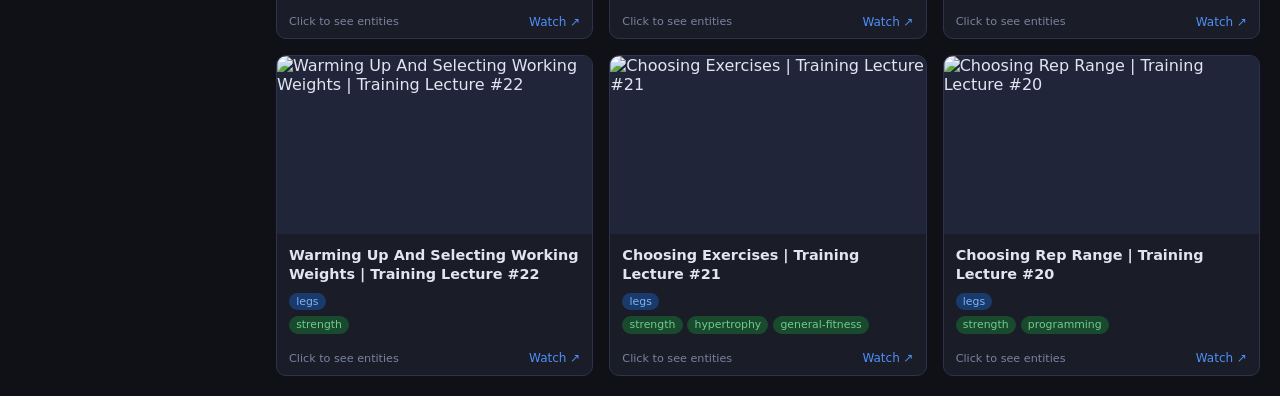
==== commit 0f29463e: "fix(ui): remap body-map zones to actual outline positions All SVG zones were positioned in wrong coo" ====
--- a/docs/index.html
+++ b/docs/index.html
@@ -426,43 +426,55 @@
             <!-- Right leg -->
             <path class="outline" d="M62,140 L76,140 L80,185 Q81,215 78,250 L64,250 Q65,215 64,185 L60,155 Z"/>
 
-            <!-- deltoids: 3 heads each -->
-            <path class="zone" data-part="shoulder" d="M58 35 C64 37 69 42 71 49 C72 53 71 58 68 60 C64 57 60 55 56 55 C54 49 54 41 58 35 Z"/>
-            <path class="zone" data-part="shoulder" d="M42 35 C36 37 31 42 29 49 C28 53 29 58 32 60 C36 57 40 55 44 55 C46 49 46 41 42 35 Z"/>
-            <line class="muscle-line" x1="62" y1="40" x2="65" y2="55"/>
-            <line class="muscle-line" x1="38" y1="40" x2="35" y2="55"/>
-
-            <!-- pecs -->
-            <path class="zone" data-part="chest" d="M50 44 C56 44 62 47 65 53 C67 57 66 63 63 67 C58 70 54 71 50 70 Z"/>
-            <path class="zone" data-part="chest" d="M50 44 C44 44 38 47 35 53 C33 57 34 63 37 67 C42 70 46 71 50 70 Z"/>
-
-            <!-- abs -->
-            <ellipse class="zone" data-part="core" cx="46" cy="78"  rx="4.2" ry="2.8"/>
-            <ellipse class="zone" data-part="core" cx="54" cy="78"  rx="4.2" ry="2.8"/>
-            <ellipse class="zone" data-part="core" cx="45.6" cy="87" rx="3.8" ry="2.8"/>
-            <ellipse class="zone" data-part="core" cx="54.4" cy="87" rx="3.8" ry="2.8"/>
-            <ellipse class="zone" data-part="core" cx="45.6" cy="96" rx="3.3" ry="2.8"/>
-            <ellipse class="zone" data-part="core" cx="54.4" cy="96" rx="3.3" ry="2.8"/>
-
-            <!-- ARMS: biceps (inner belly) + outer (tri/brachialis) per side, with groove -->
-            <path class="zone" data-part="arms" d="M65 53 C68 56 70 62 70 69 C70 77 68 85 65 91 C63 86 62 79 62 72 C62 64 63 57 65 53 Z"/>
-            <path class="zone" data-part="arms" d="M71 54 C75 58 77 64 77 71 C77 79 75 87 72 93 C70 88 69 81 69 74 C69 66 70 59 71 54 Z"/>
-            <line class="muscle-line" x1="68" y1="58" x2="68" y2="90"/>
-            <path class="zone" data-part="arms" d="M35 53 C32 56 30 62 30 69 C30 77 32 85 35 91 C37 86 38 79 38 72 C38 64 37 57 35 53 Z"/>
-            <path class="zone" data-part="arms" d="M29 54 C25 58 23 64 23 71 C23 79 25 87 28 93 C30 88 31 81 31 74 C31 66 30 59 29 54 Z"/>
-            <line class="muscle-line" x1="32" y1="58" x2="32" y2="90"/>
-
-            <!-- LEGS: quad (rectus sweep) + outer (vastus) + calf heads, grooves -->
-            <path class="zone" data-part="legs" d="M50 119 C54 119 57 124 58 132 C59 142 58 156 55 169 C53 178 51 187 50 194 C49 186 49 172 49 159 C49 144 49 130 50 119 Z"/>
-            <path class="zone" data-part="legs" d="M58 121 C62 122 64 128 64 137 C64 148 62 162 59 174 C57 182 55 188 53 192 C53 180 54 165 55 150 C56 138 57 128 58 121 Z"/>
-            <line class="muscle-line" x1="54" y1="128" x2="56" y2="186"/>
-            <path class="zone" data-part="legs" d="M50 119 C46 119 43 124 42 132 C41 142 42 156 45 169 C47 178 49 187 50 194 C51 186 51 172 51 159 C51 144 51 130 50 119 Z"/>
-            <path class="zone" data-part="legs" d="M42 121 C38 122 36 128 36 137 C36 148 38 162 41 174 C43 182 45 188 47 192 C47 180 46 165 45 150 C44 138 43 128 42 121 Z"/>
-            <line class="muscle-line" x1="46" y1="128" x2="44" y2="186"/>
-            <!-- calves: 2 heads each -->
-            <path class="zone" data-part="legs" d="M52 199 C56 200 58 207 58 216 C58 225 56 233 53 238 C52 231 51 222 51 213 C51 207 51 202 52 199 Z"/>
-            <path class="zone" data-part="legs" d="M48 199 C44 200 42 207 42 216 C42 225 44 233 47 238 C48 231 49 222 49 213 C49 207 49 202 48 199 Z"/>
-            <line class="muscle-line" x1="50" y1="201" x2="50" y2="236"/>
+            <!-- Right shoulder cap (anterior delt) -->
+            <path class="zone" data-part="shoulder" d="M80,38 C85,42 86,52 84,66 C82,72 78,74 75,72 C72,66 72,54 74,44 C76,38 79,36 80,38 Z"/>
+            <!-- Left shoulder cap (anterior delt) -->
+            <path class="zone" data-part="shoulder" d="M20,38 C15,42 14,52 16,66 C18,72 22,74 25,72 C28,66 28,54 26,44 C24,38 21,36 20,38 Z"/>
+            <line class="muscle-line" x1="78" y1="42" x2="76" y2="68"/>
+            <line class="muscle-line" x1="22" y1="42" x2="24" y2="68"/>
+
+            <!-- Right pec -->
+            <path class="zone" data-part="chest" d="M51,48 C58,46 66,50 70,58 C72,66 70,75 64,79 C58,82 51,80 51,78 Z"/>
+            <!-- Left pec -->
+            <path class="zone" data-part="chest" d="M49,48 C42,46 34,50 30,58 C28,66 30,75 36,79 C42,82 49,80 49,78 Z"/>
+
+            <!-- Abs — 3 rows of 2 -->
+            <ellipse class="zone" data-part="core" cx="46" cy="86" rx="4" ry="3"/>
+            <ellipse class="zone" data-part="core" cx="54" cy="86" rx="4" ry="3"/>
+            <ellipse class="zone" data-part="core" cx="45.5" cy="96" rx="3.5" ry="3"/>
+            <ellipse class="zone" data-part="core" cx="54.5" cy="96" rx="3.5" ry="3"/>
+            <ellipse class="zone" data-part="core" cx="45.5" cy="106" rx="3" ry="3"/>
+            <ellipse class="zone" data-part="core" cx="54.5" cy="106" rx="3" ry="3"/>
+
+            <!-- Right arm biceps — on arm outline (x≈80-92) -->
+            <path class="zone" data-part="arms" d="M82,72 C81,80 80,94 80,108 C80,116 81,120 82,122 C85,118 87,108 88,96 C88,84 87,76 82,72 Z"/>
+            <path class="zone" data-part="arms" d="M87,72 C90,78 92,92 92,106 C92,116 90,122 87,122 C86,116 86,106 86,92 C86,80 86,74 87,72 Z"/>
+            <line class="muscle-line" x1="85" y1="76" x2="85" y2="120"/>
+
+            <!-- Left arm biceps — on arm outline (x≈8-20) -->
+            <path class="zone" data-part="arms" d="M18,72 C19,80 20,94 20,108 C20,116 19,120 18,122 C15,118 13,108 12,96 C12,84 13,76 18,72 Z"/>
+            <path class="zone" data-part="arms" d="M13,72 C10,78 8,92 8,106 C8,116 10,122 13,122 C14,116 14,106 14,92 C14,80 14,74 13,72 Z"/>
+            <line class="muscle-line" x1="15" y1="76" x2="15" y2="120"/>
+
+            <!-- Right leg quads — on leg outline (x≈62-80) -->
+            <path class="zone" data-part="legs" d="M70,142 C72,150 74,166 74,182 C74,196 72,206 70,210 C68,204 66,192 66,176 C66,160 67,150 70,142 Z"/>
+            <path class="zone" data-part="legs" d="M76,144 C79,154 80,170 80,186 C80,200 78,208 76,210 C74,204 73,190 73,174 C73,158 74,150 76,144 Z"/>
+            <line class="muscle-line" x1="72" y1="150" x2="73" y2="206"/>
+
+            <!-- Left leg quads — on leg outline (x≈20-38) -->
+            <path class="zone" data-part="legs" d="M30,142 C28,150 26,166 26,182 C26,196 28,206 30,210 C32,204 34,192 34,176 C34,160 33,150 30,142 Z"/>
+            <path class="zone" data-part="legs" d="M24,144 C21,154 20,170 20,186 C20,200 22,208 24,210 C26,204 27,190 27,174 C27,158 26,150 24,144 Z"/>
+            <line class="muscle-line" x1="28" y1="150" x2="27" y2="206"/>
+
+            <!-- Right calves — 2 heads -->
+            <path class="zone" data-part="legs" d="M70,212 C73,220 74,232 73,242 C72,248 70,250 68,250 C67,244 66,234 67,224 C67,216 68,210 70,212 Z"/>
+            <path class="zone" data-part="legs" d="M76,214 C79,222 80,234 79,244 C78,250 76,250 74,250 C74,244 73,234 73,224 C74,216 75,212 76,214 Z"/>
+            <line class="muscle-line" x1="72" y1="214" x2="73" y2="248"/>
+
+            <!-- Left calves — 2 heads -->
+            <path class="zone" data-part="legs" d="M30,212 C27,220 26,232 27,242 C28,248 30,250 32,250 C33,244 34,234 33,224 C33,216 32,210 30,212 Z"/>
+            <path class="zone" data-part="legs" d="M24,214 C21,222 20,234 21,244 C22,250 24,250 26,250 C26,244 27,234 27,224 C26,216 25,212 24,214 Z"/>
+            <line class="muscle-line" x1="28" y1="214" x2="27" y2="248"/>
           </svg>
         </div>
 
@@ -479,41 +491,51 @@
             <path class="outline" d="M38,140 L24,140 L20,185 Q19,215 22,250 L36,250 Q35,215 36,185 L40,155 Z"/>
             <path class="outline" d="M62,140 L76,140 L80,185 Q81,215 78,250 L64,250 Q65,215 64,185 L60,155 Z"/>
 
-            <!-- posterior delts -->
-            <path class="zone" data-part="shoulder" d="M58 35 C64 37 69 42 71 49 C72 53 71 58 68 60 C64 57 60 55 56 55 C54 49 54 41 58 35 Z"/>
-            <path class="zone" data-part="shoulder" d="M42 35 C36 37 31 42 29 49 C28 53 29 58 32 60 C36 57 40 55 44 55 C46 49 46 41 42 35 Z"/>
-
-            <!-- traps (diamond) -->
-            <path class="zone" data-part="back" d="M50 42 C55 42 60 44 62 48 C61 56 57 63 50 66 C43 63 39 56 38 48 C40 44 45 42 50 42 Z"/>
-            <!-- rhomboids/mid -->
-            <path class="zone" data-part="back" d="M50 66 C54 67 59 69 61 72 C61 82 57 92 50 98 C43 92 39 82 39 72 C41 69 46 67 50 66 Z"/>
-            <!-- lat wings -->
-            <path class="zone" data-part="back" d="M61 70 C65 76 66 86 64 96 C62 104 58 110 54 112 C53 102 53 90 54 80 C56 74 59 71 61 70 Z"/>
-            <path class="zone" data-part="back" d="M39 70 C35 76 34 86 36 96 C38 104 42 110 46 112 C47 102 47 90 46 80 C44 74 41 71 39 70 Z"/>
+            <!-- Posterior delts — same shoulder cap positions as front -->
+            <path class="zone" data-part="shoulder" d="M80,38 C85,42 86,52 84,66 C82,72 78,74 75,72 C72,66 72,54 74,44 C76,38 79,36 80,38 Z"/>
+            <path class="zone" data-part="shoulder" d="M20,38 C15,42 14,52 16,66 C18,72 22,74 25,72 C28,66 28,54 26,44 C24,38 21,36 20,38 Z"/>
+
+            <!-- Traps diamond -->
+            <path class="zone" data-part="back" d="M50,42 C55,42 60,44 62,48 C61,56 57,63 50,66 C43,63 39,56 38,48 C40,44 45,42 50,42 Z"/>
+            <!-- Rhomboids / mid back -->
+            <path class="zone" data-part="back" d="M50,66 C54,67 59,69 61,72 C61,82 57,92 50,98 C43,92 39,82 39,72 C41,69 46,67 50,66 Z"/>
+            <!-- Lat wings -->
+            <path class="zone" data-part="back" d="M61,70 C65,76 66,86 64,96 C62,104 58,110 54,112 C53,102 53,90 54,80 C56,74 59,71 61,70 Z"/>
+            <path class="zone" data-part="back" d="M39,70 C35,76 34,86 36,96 C38,104 42,110 46,112 C47,102 47,90 46,80 C44,74 41,71 39,70 Z"/>
             <line class="muscle-line" x1="50" y1="46" x2="50" y2="110"/>
 
-            <!-- triceps: 2 heads -->
-            <path class="zone" data-part="arms" d="M65 53 C68 56 70 62 70 69 C70 77 68 85 65 91 C63 86 62 79 62 72 C62 64 63 57 65 53 Z"/>
-            <path class="zone" data-part="arms" d="M71 54 C75 58 77 64 77 71 C77 79 75 87 72 93 C70 88 69 81 69 74 C69 66 70 59 71 54 Z"/>
-            <line class="muscle-line" x1="68" y1="58" x2="68" y2="90"/>
-            <path class="zone" data-part="arms" d="M35 53 C32 56 30 62 30 69 C30 77 32 85 35 91 C37 86 38 79 38 72 C38 64 37 57 35 53 Z"/>
-            <path class="zone" data-part="arms" d="M29 54 C25 58 23 64 23 71 C23 79 25 87 28 93 C30 88 31 81 31 74 C31 66 30 59 29 54 Z"/>
-            <line class="muscle-line" x1="32" y1="58" x2="32" y2="90"/>
-
-            <!-- glutes: pair -->
-            <path class="zone" data-part="legs" d="M50 114 C56 114 61 118 63 126 C64 133 61 141 55 144 C52 145 50 145 50 144 Z"/>
-            <path class="zone" data-part="legs" d="M50 114 C44 114 39 118 37 126 C36 133 39 141 45 144 C48 145 50 145 50 144 Z"/>
-            <line class="muscle-line" x1="50" y1="116" x2="50" y2="143"/>
-            <!-- hamstrings: 2 bellies per leg -->
-            <path class="zone" data-part="legs" d="M50 147 C54 147 57 153 58 162 C59 173 58 187 55 199 C53 207 51 213 50 217 C49 209 49 196 49 183 C49 168 49 156 50 147 Z"/>
-            <path class="zone" data-part="legs" d="M58 149 C61 151 63 157 63 166 C63 177 61 190 58 200 C56 206 54 210 53 212 C53 200 54 185 55 171 C56 160 57 153 58 149 Z"/>
-            <line class="muscle-line" x1="54" y1="154" x2="56" y2="208"/>
-            <path class="zone" data-part="legs" d="M50 147 C46 147 43 153 42 162 C41 173 42 187 45 199 C47 207 49 213 50 217 C51 209 51 196 51 183 C51 168 51 156 50 147 Z"/>
-            <path class="zone" data-part="legs" d="M42 149 C39 151 37 157 37 166 C37 177 39 190 42 200 C44 206 46 210 47 212 C47 200 46 185 45 171 C44 160 43 153 42 149 Z"/>
-            <line class="muscle-line" x1="46" y1="154" x2="44" y2="208"/>
-            <!-- calves -->
-            <path class="zone" data-part="legs" d="M52 220 C56 221 58 228 58 235 C58 242 56 248 53 250 C52 244 51 236 51 229 C51 224 51 222 52 220 Z"/>
-            <path class="zone" data-part="legs" d="M48 220 C44 221 42 228 42 235 C42 242 44 248 47 250 C48 244 49 236 49 229 C49 224 49 222 48 220 Z"/>
+            <!-- Triceps — on arm outlines, same positions as front biceps -->
+            <path class="zone" data-part="arms" d="M82,72 C81,80 80,94 80,108 C80,116 81,120 82,122 C85,118 87,108 88,96 C88,84 87,76 82,72 Z"/>
+            <path class="zone" data-part="arms" d="M87,72 C90,78 92,92 92,106 C92,116 90,122 87,122 C86,116 86,106 86,92 C86,80 86,74 87,72 Z"/>
+            <line class="muscle-line" x1="85" y1="76" x2="85" y2="120"/>
+            <path class="zone" data-part="arms" d="M18,72 C19,80 20,94 20,108 C20,116 19,120 18,122 C15,118 13,108 12,96 C12,84 13,76 18,72 Z"/>
+            <path class="zone" data-part="arms" d="M13,72 C10,78 8,92 8,106 C8,116 10,122 13,122 C14,116 14,106 14,92 C14,80 14,74 13,72 Z"/>
+            <line class="muscle-line" x1="15" y1="76" x2="15" y2="120"/>
+
+            <!-- Glutes -->
+            <path class="zone" data-part="legs" d="M50,140 C44,140 38,144 36,150 C34,158 37,166 43,170 C47,172 50,172 50,170 Z"/>
+            <path class="zone" data-part="legs" d="M50,140 C56,140 62,144 64,150 C66,158 63,166 57,170 C53,172 50,172 50,170 Z"/>
+            <line class="muscle-line" x1="50" y1="141" x2="50" y2="169"/>
+
+            <!-- Right hamstrings — on leg outline (x≈62-80) -->
+            <path class="zone" data-part="legs" d="M70,174 C72,182 74,196 74,210 C74,218 72,224 70,226 C68,220 66,208 66,194 C66,180 67,174 70,174 Z"/>
+            <path class="zone" data-part="legs" d="M76,176 C79,186 80,200 80,214 C80,222 78,226 76,226 C74,220 73,206 73,192 C73,178 74,174 76,176 Z"/>
+            <line class="muscle-line" x1="72" y1="178" x2="73" y2="222"/>
+
+            <!-- Left hamstrings — on leg outline (x≈20-38) -->
+            <path class="zone" data-part="legs" d="M30,174 C28,182 26,196 26,210 C26,218 28,224 30,226 C32,220 34,208 34,194 C34,180 33,174 30,174 Z"/>
+            <path class="zone" data-part="legs" d="M24,176 C21,186 20,200 20,214 C20,222 22,226 24,226 C26,220 27,206 27,192 C27,178 26,174 24,176 Z"/>
+            <line class="muscle-line" x1="28" y1="178" x2="27" y2="222"/>
+
+            <!-- Right calves back -->
+            <path class="zone" data-part="legs" d="M70,228 C73,236 74,242 72,248 C71,250 69,250 67,248 C66,242 66,234 67,228 C68,224 70,226 70,228 Z"/>
+            <path class="zone" data-part="legs" d="M76,230 C79,238 80,244 78,248 C77,250 75,250 73,248 C73,242 73,234 74,228 C74,224 75,226 76,230 Z"/>
+            <line class="muscle-line" x1="72" y1="230" x2="73" y2="248"/>
+
+            <!-- Left calves back -->
+            <path class="zone" data-part="legs" d="M30,228 C27,236 26,242 28,248 C29,250 31,250 33,248 C34,242 34,234 33,228 C32,224 30,226 30,228 Z"/>
+            <path class="zone" data-part="legs" d="M24,230 C21,238 20,244 22,248 C23,250 25,250 27,248 C27,242 27,234 26,228 C26,224 25,226 24,230 Z"/>
+            <line class="muscle-line" x1="28" y1="230" x2="27" y2="248"/>
           </svg>
         </div>
 
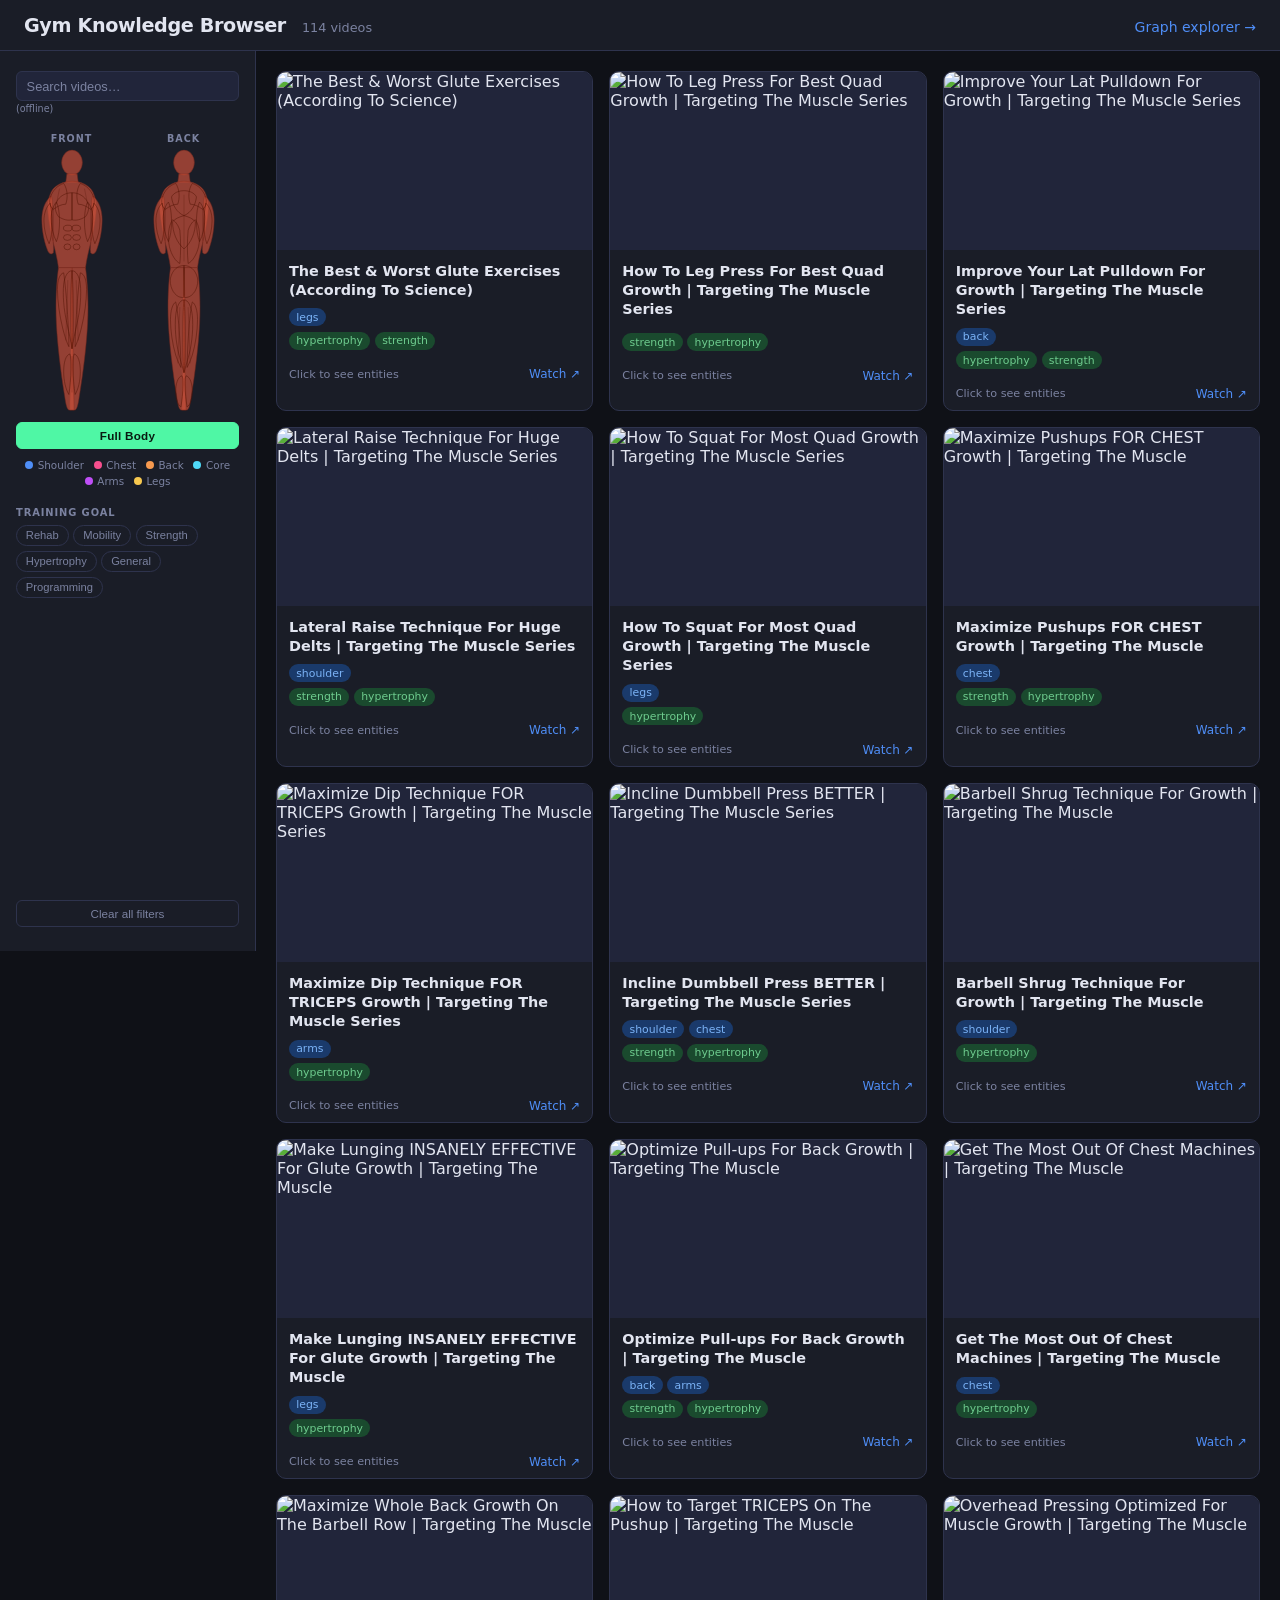
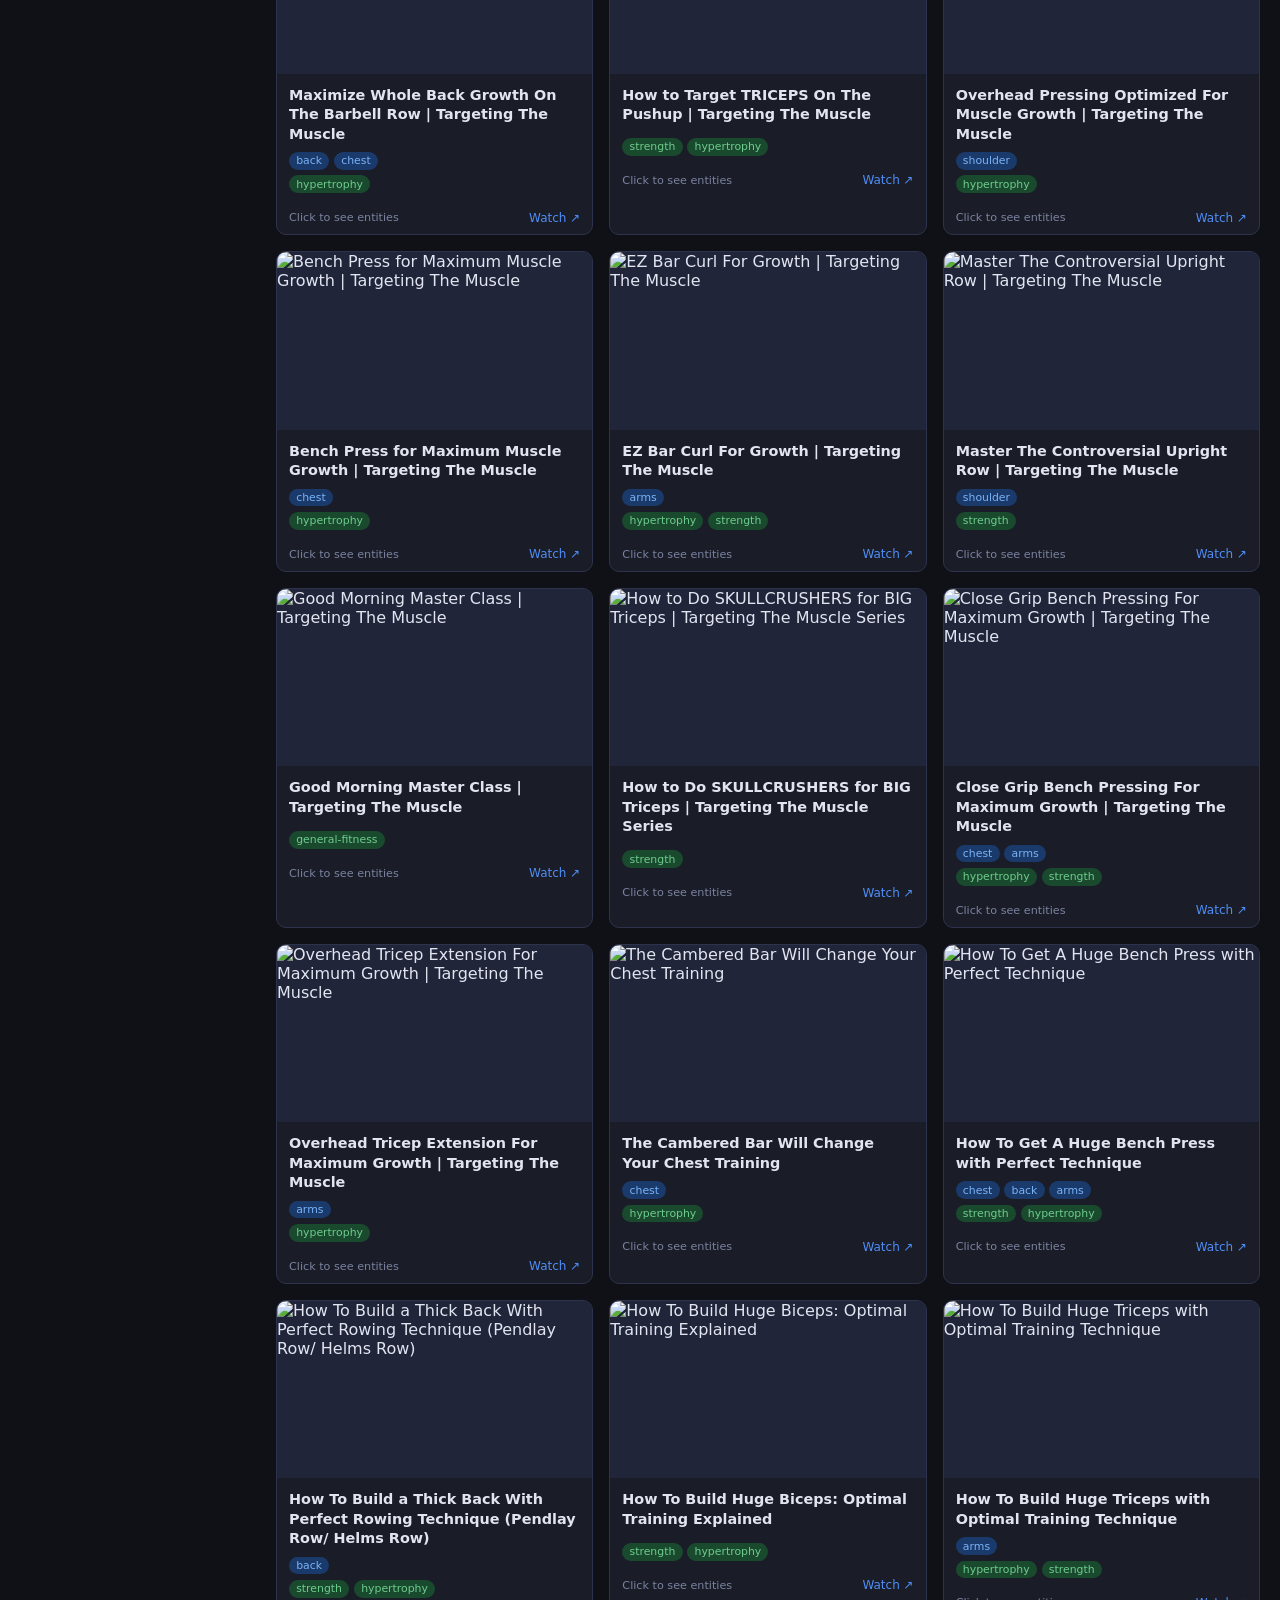
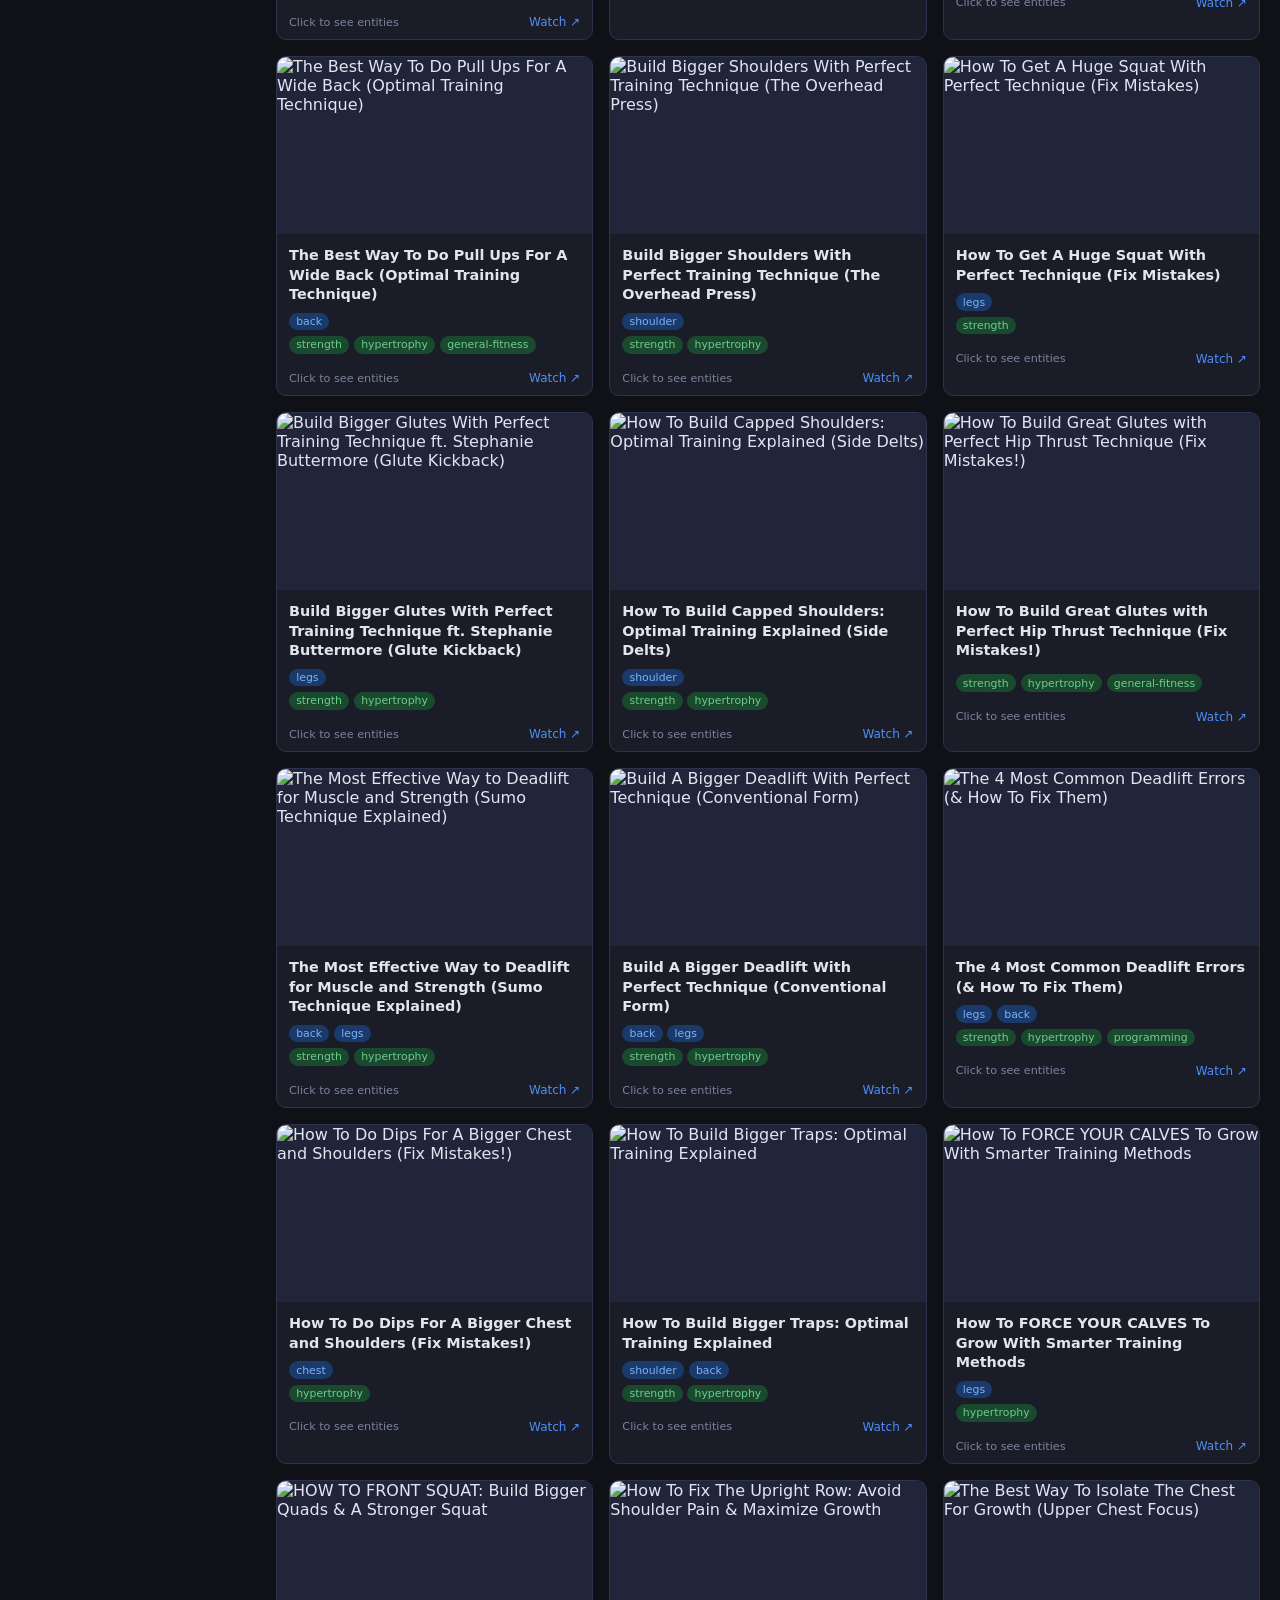
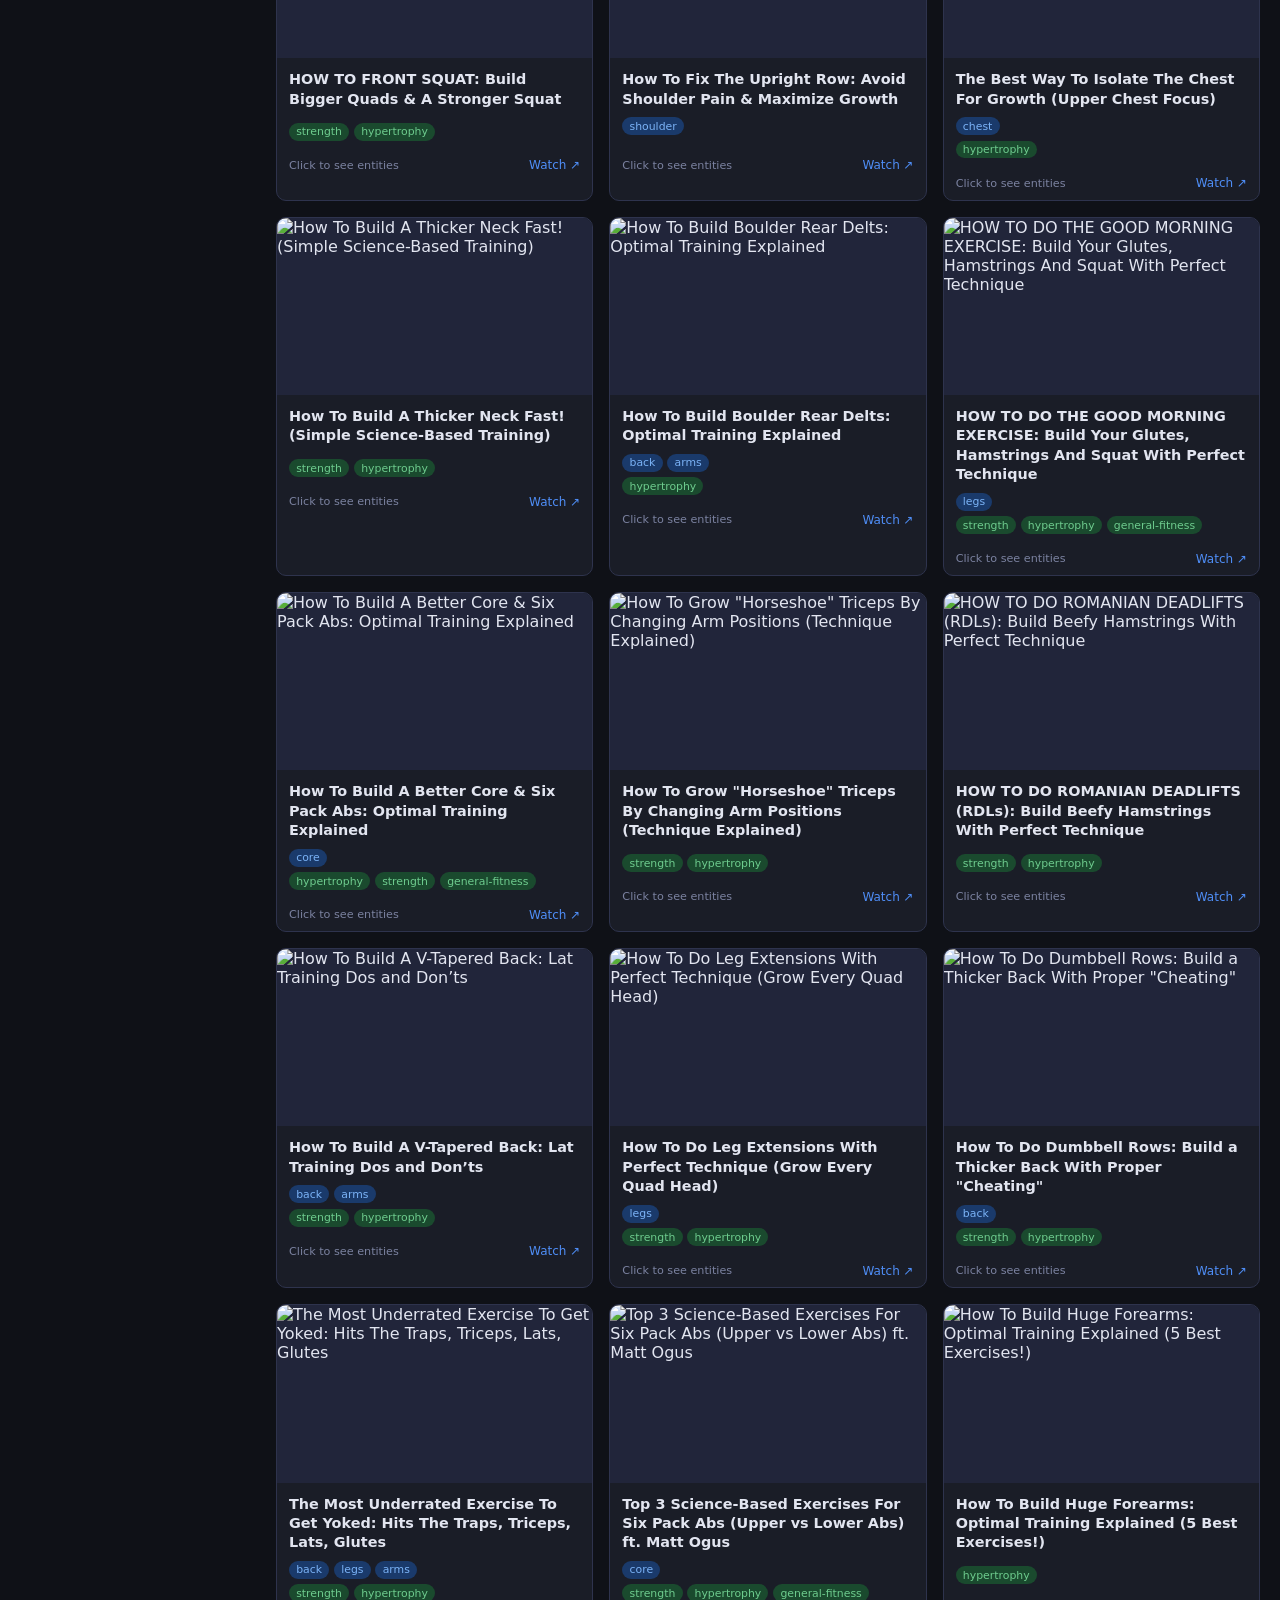
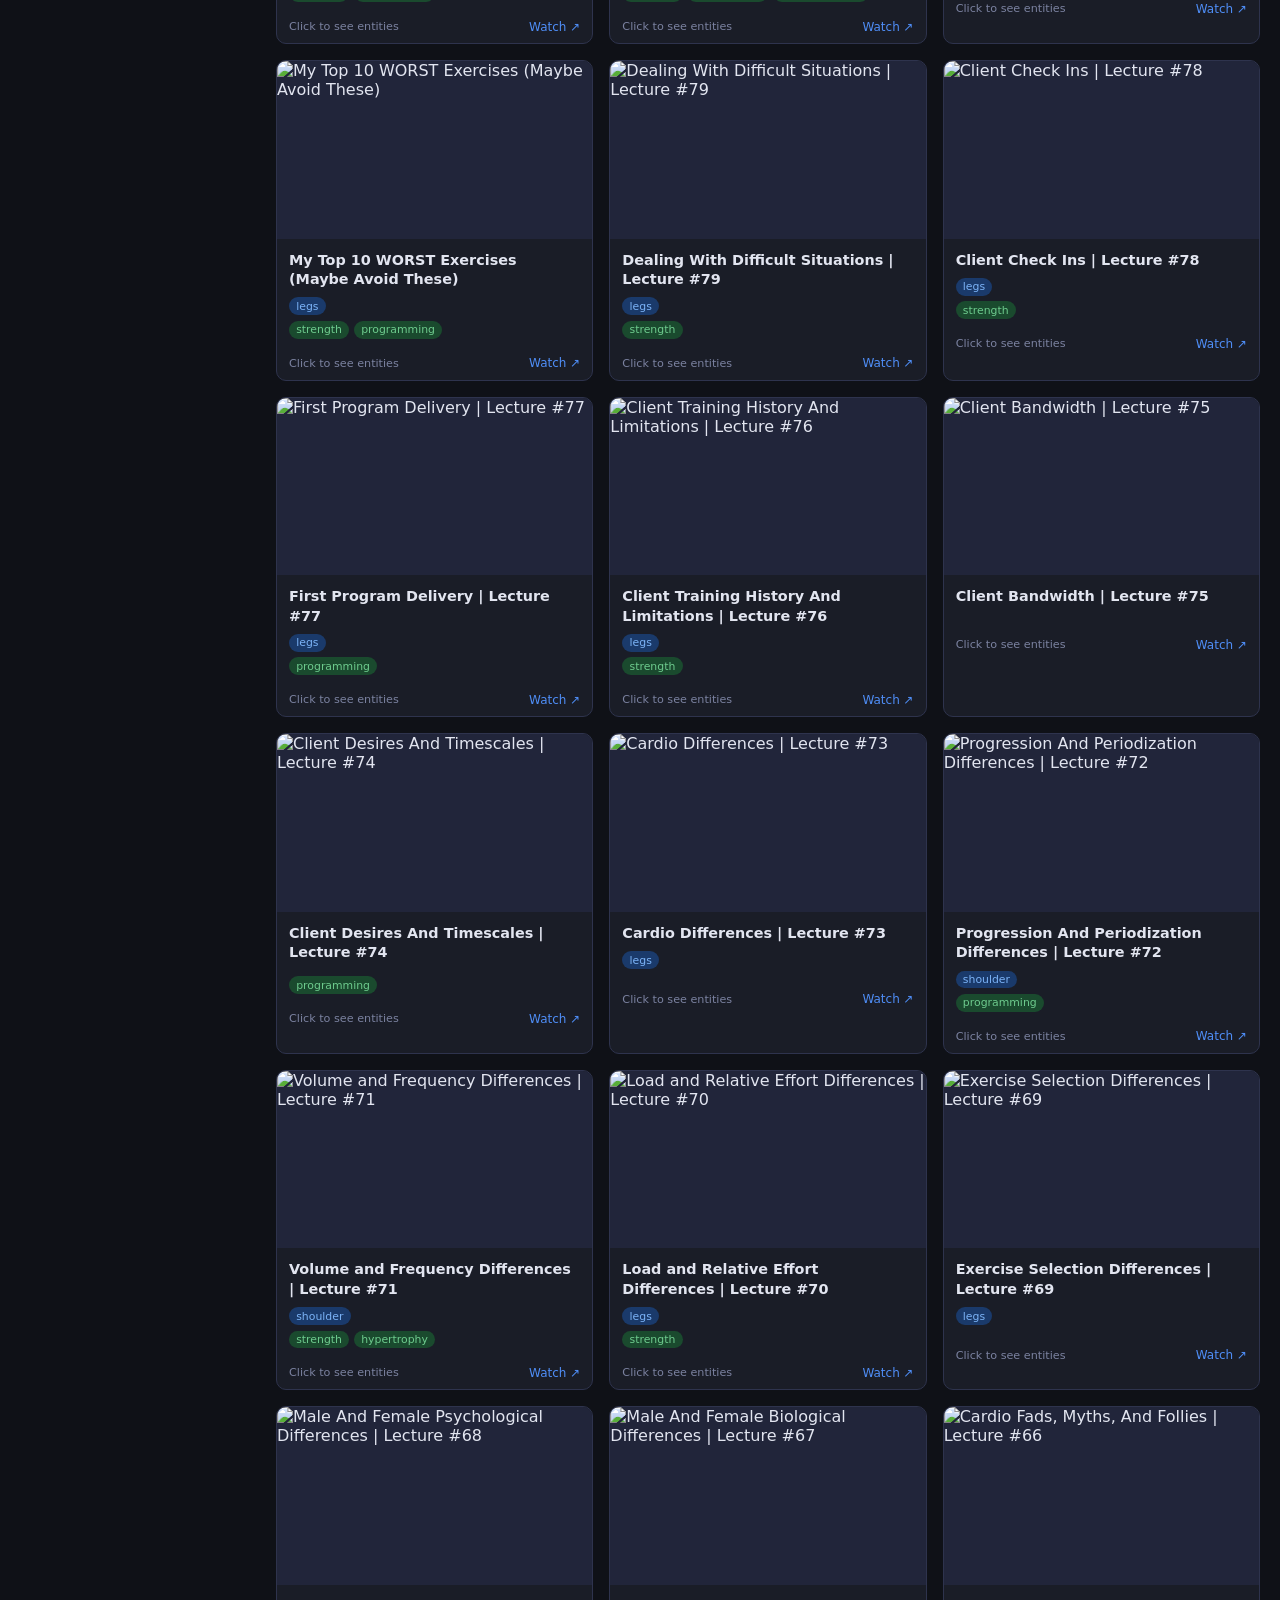
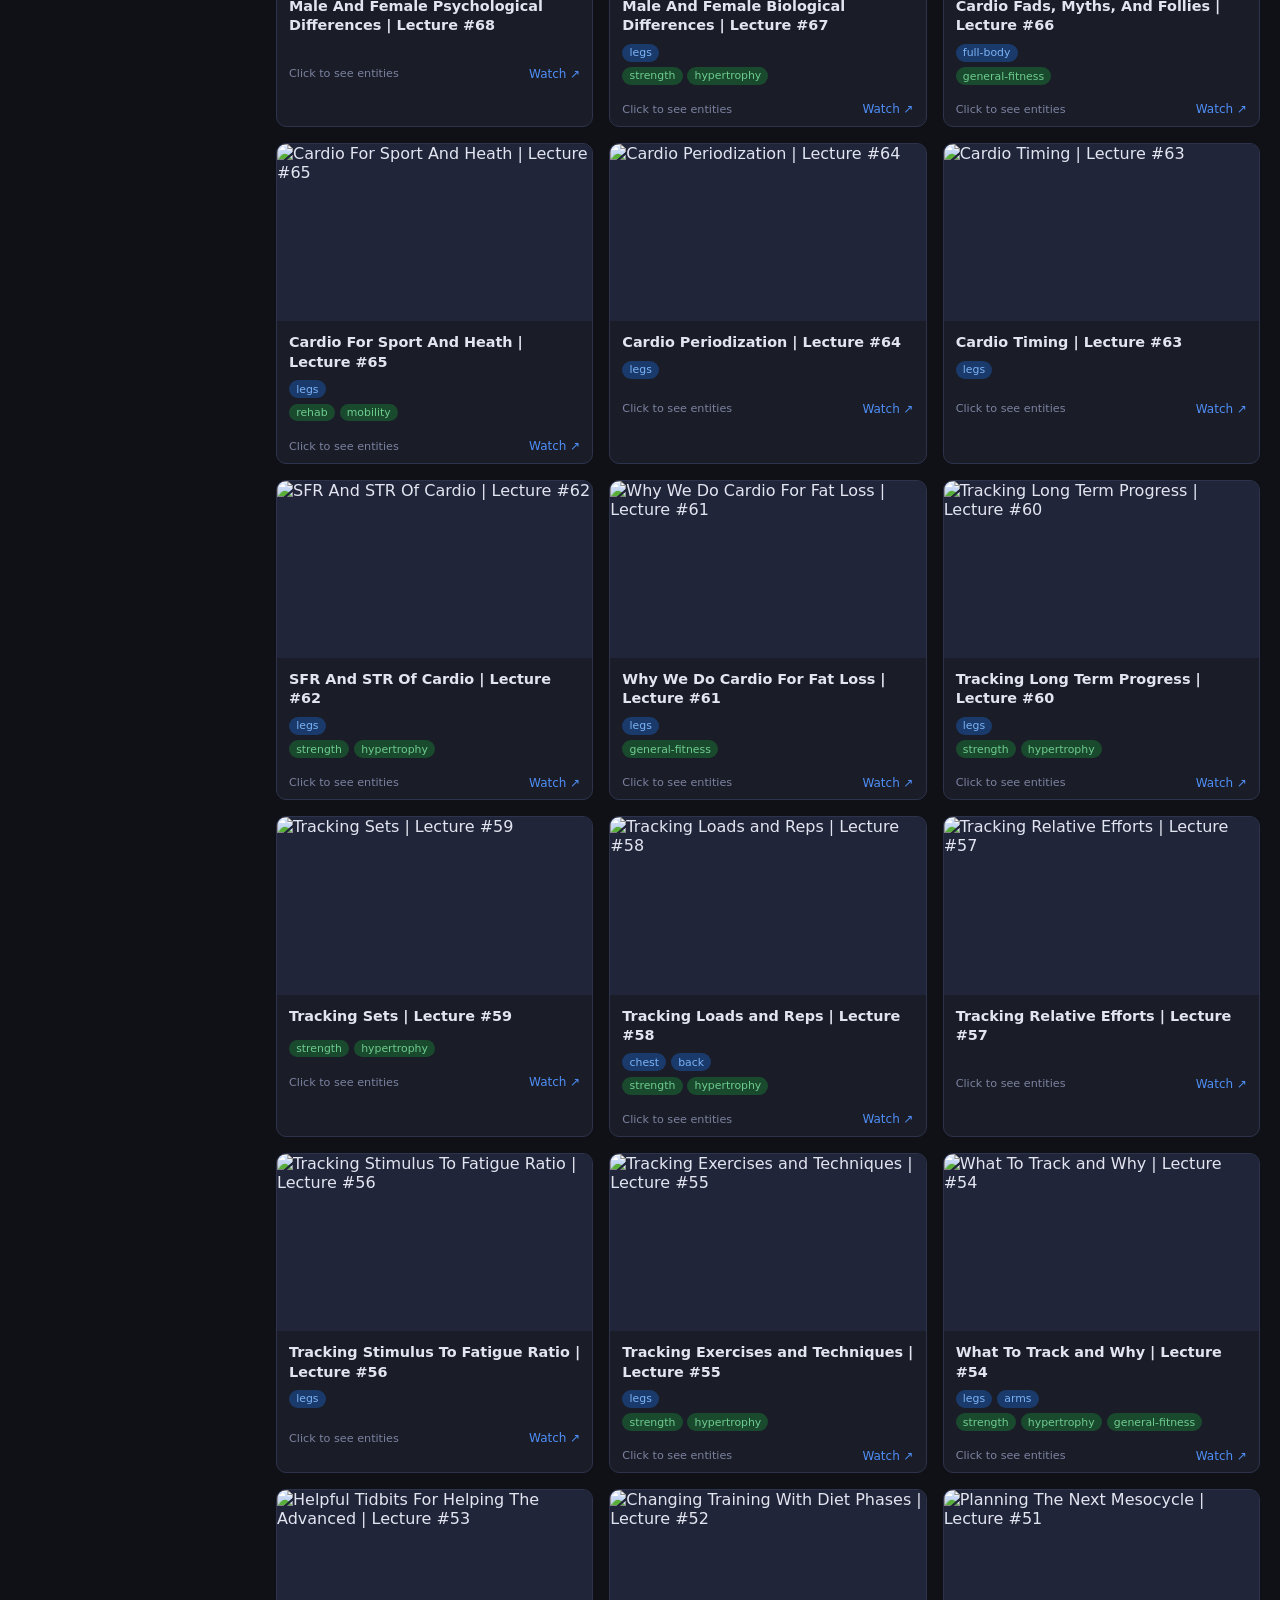
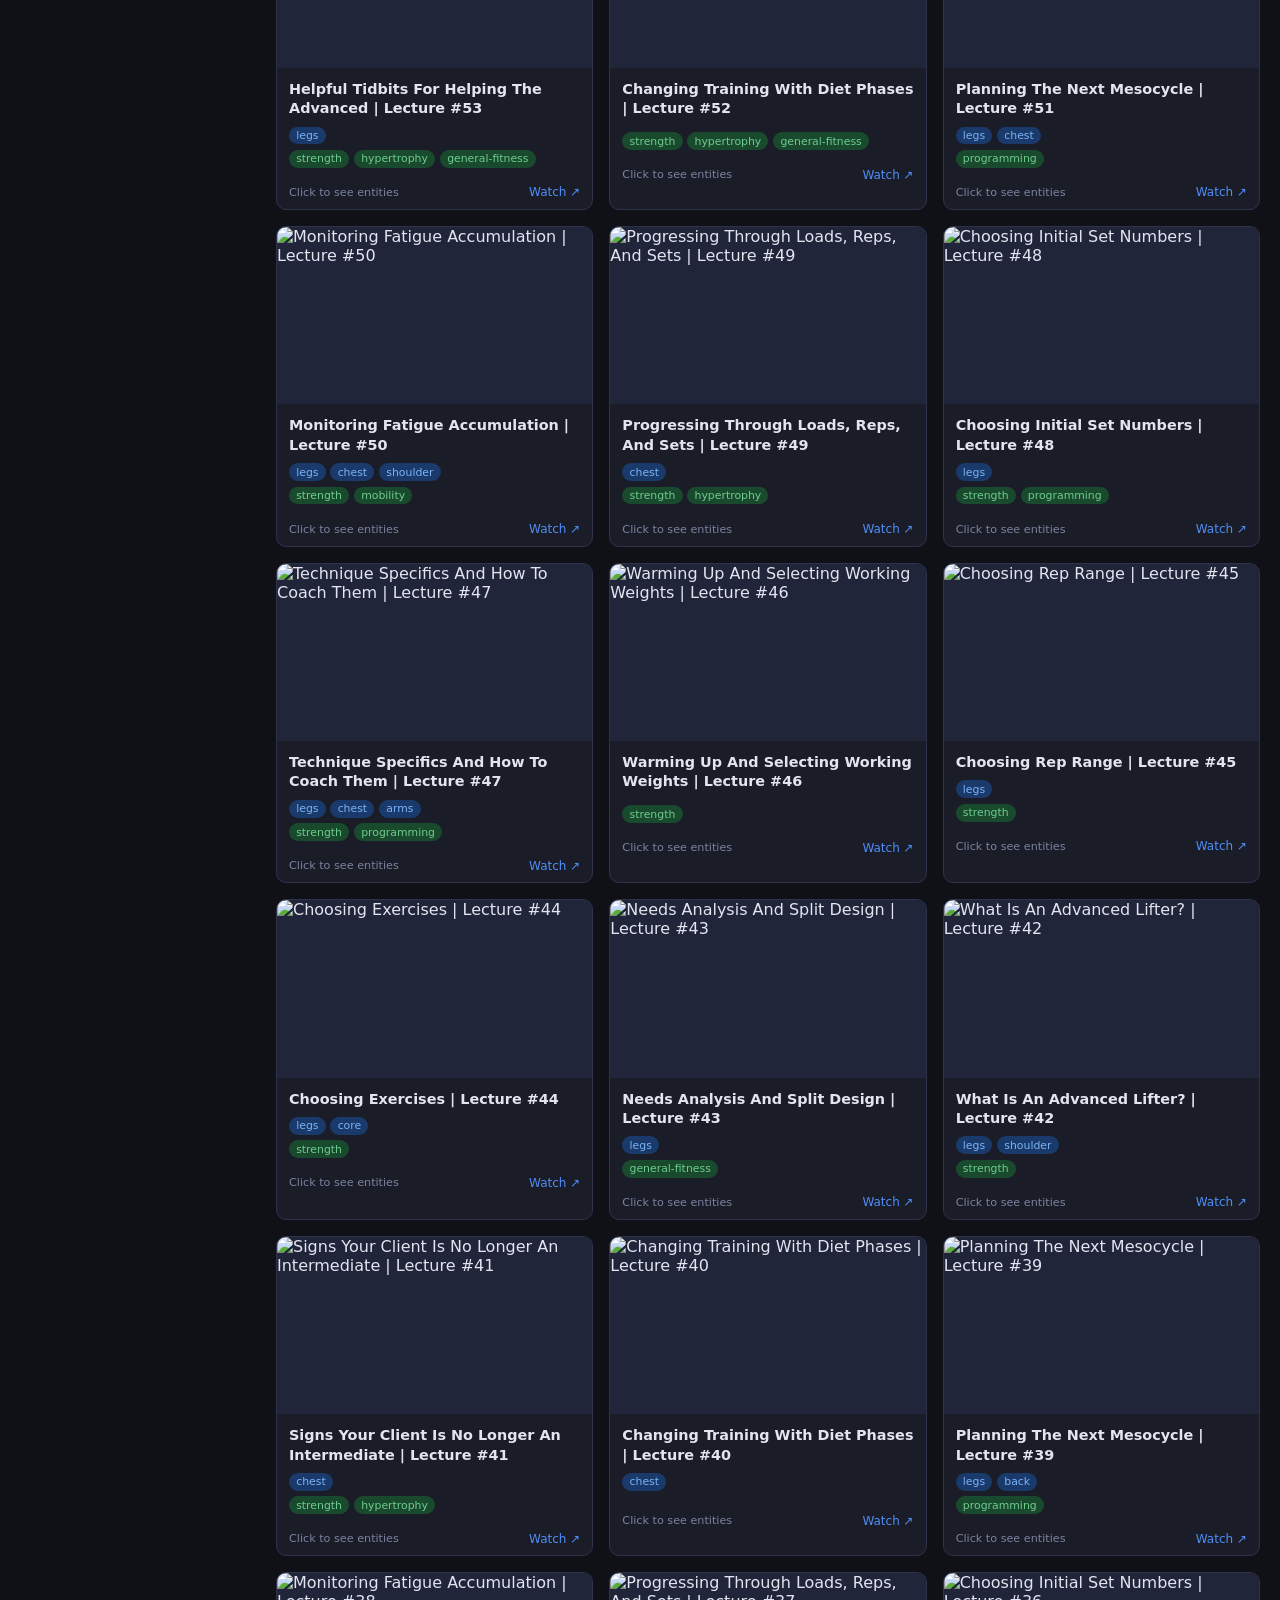
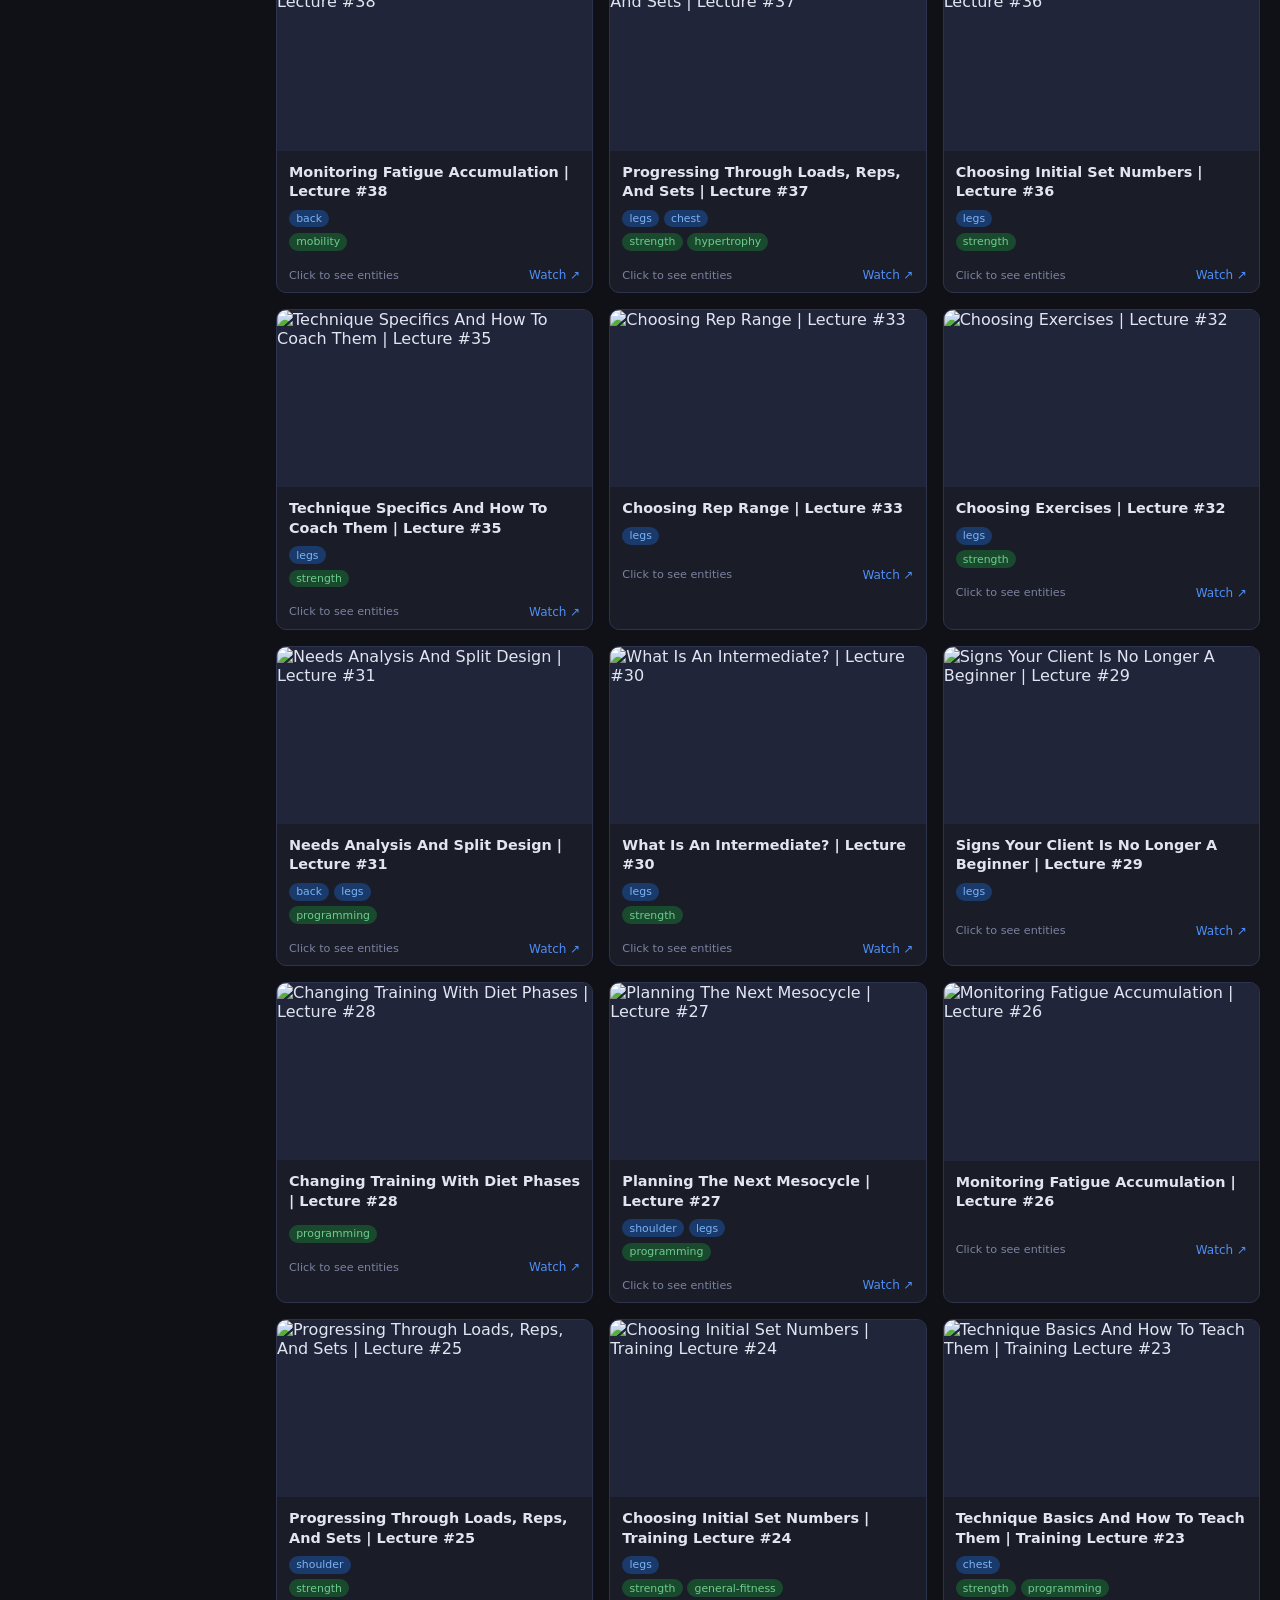
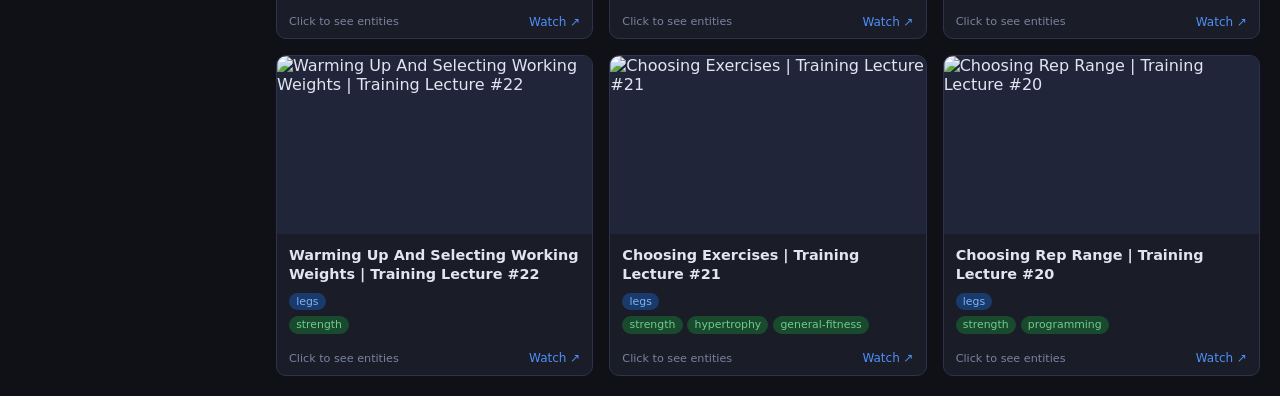
==== commit 390e6d74: "feat: apply gym-kg-all-changes bundle — 6 rounds of enhancements (closes #64) Rounds applied via Opt" ====
--- a/docs/index.html
+++ b/docs/index.html
@@ -386,6 +386,7 @@
 <header>
   <h1>Gym Knowledge Browser</h1>
   <span id="video-count"></span>
+  <a href="graph.html" style="margin-left:auto;color:var(--accent);text-decoration:none;font-size:14px">Graph explorer →</a>
 </header>
 
 <!-- Knowledge Cards strip (Epic 10) -->
@@ -410,71 +411,51 @@
         <div class="body-view">
           <span class="view-label">Front</span>
           <svg class="body-svg" viewBox="0 0 100 255">
-            <!-- Anatomical outline shapes -->
-            <!-- Head -->
-            <ellipse class="outline" cx="50" cy="15" rx="11" ry="13"/>
-            <!-- Neck -->
-            <path class="outline" d="M44,27 L56,27 L57,36 L43,36 Z"/>
-            <!-- Torso: shoulders wide, waist narrow, hip slightly wider -->
-            <path class="outline" d="M20,36 Q14,48 16,70 L18,108 L24,130 L38,135 L38,140 L62,140 L62,135 L76,130 L82,108 L84,70 Q86,48 80,36 Q65,42 50,42 Q35,42 20,36 Z"/>
-            <!-- Left arm -->
-            <path class="outline" d="M16,70 Q8,85 9,110 Q10,118 14,122 L20,120 Q18,108 18,108 L16,70 Z"/>
-            <!-- Right arm -->
-            <path class="outline" d="M84,70 Q92,85 91,110 Q90,118 86,122 L80,120 Q82,108 82,108 L84,70 Z"/>
-            <!-- Left leg -->
-            <path class="outline" d="M38,140 L24,140 L20,185 Q19,215 22,250 L36,250 Q35,215 36,185 L40,155 Z"/>
-            <!-- Right leg -->
-            <path class="outline" d="M62,140 L76,140 L80,185 Q81,215 78,250 L64,250 Q65,215 64,185 L60,155 Z"/>
-
-            <!-- Right shoulder cap (anterior delt) -->
-            <path class="zone" data-part="shoulder" d="M80,38 C85,42 86,52 84,66 C82,72 78,74 75,72 C72,66 72,54 74,44 C76,38 79,36 80,38 Z"/>
-            <!-- Left shoulder cap (anterior delt) -->
-            <path class="zone" data-part="shoulder" d="M20,38 C15,42 14,52 16,66 C18,72 22,74 25,72 C28,66 28,54 26,44 C24,38 21,36 20,38 Z"/>
-            <line class="muscle-line" x1="78" y1="42" x2="76" y2="68"/>
-            <line class="muscle-line" x1="22" y1="42" x2="24" y2="68"/>
-
-            <!-- Right pec -->
-            <path class="zone" data-part="chest" d="M51,48 C58,46 66,50 70,58 C72,66 70,75 64,79 C58,82 51,80 51,78 Z"/>
-            <!-- Left pec -->
-            <path class="zone" data-part="chest" d="M49,48 C42,46 34,50 30,58 C28,66 30,75 36,79 C42,82 49,80 49,78 Z"/>
-
-            <!-- Abs — 3 rows of 2 -->
-            <ellipse class="zone" data-part="core" cx="46" cy="86" rx="4" ry="3"/>
-            <ellipse class="zone" data-part="core" cx="54" cy="86" rx="4" ry="3"/>
-            <ellipse class="zone" data-part="core" cx="45.5" cy="96" rx="3.5" ry="3"/>
-            <ellipse class="zone" data-part="core" cx="54.5" cy="96" rx="3.5" ry="3"/>
-            <ellipse class="zone" data-part="core" cx="45.5" cy="106" rx="3" ry="3"/>
-            <ellipse class="zone" data-part="core" cx="54.5" cy="106" rx="3" ry="3"/>
-
-            <!-- Right arm biceps — on arm outline (x≈80-92) -->
-            <path class="zone" data-part="arms" d="M82,72 C81,80 80,94 80,108 C80,116 81,120 82,122 C85,118 87,108 88,96 C88,84 87,76 82,72 Z"/>
-            <path class="zone" data-part="arms" d="M87,72 C90,78 92,92 92,106 C92,116 90,122 87,122 C86,116 86,106 86,92 C86,80 86,74 87,72 Z"/>
-            <line class="muscle-line" x1="85" y1="76" x2="85" y2="120"/>
-
-            <!-- Left arm biceps — on arm outline (x≈8-20) -->
-            <path class="zone" data-part="arms" d="M18,72 C19,80 20,94 20,108 C20,116 19,120 18,122 C15,118 13,108 12,96 C12,84 13,76 18,72 Z"/>
-            <path class="zone" data-part="arms" d="M13,72 C10,78 8,92 8,106 C8,116 10,122 13,122 C14,116 14,106 14,92 C14,80 14,74 13,72 Z"/>
-            <line class="muscle-line" x1="15" y1="76" x2="15" y2="120"/>
-
-            <!-- Right leg quads — on leg outline (x≈62-80) -->
-            <path class="zone" data-part="legs" d="M70,142 C72,150 74,166 74,182 C74,196 72,206 70,210 C68,204 66,192 66,176 C66,160 67,150 70,142 Z"/>
-            <path class="zone" data-part="legs" d="M76,144 C79,154 80,170 80,186 C80,200 78,208 76,210 C74,204 73,190 73,174 C73,158 74,150 76,144 Z"/>
-            <line class="muscle-line" x1="72" y1="150" x2="73" y2="206"/>
-
-            <!-- Left leg quads — on leg outline (x≈20-38) -->
-            <path class="zone" data-part="legs" d="M30,142 C28,150 26,166 26,182 C26,196 28,206 30,210 C32,204 34,192 34,176 C34,160 33,150 30,142 Z"/>
-            <path class="zone" data-part="legs" d="M24,144 C21,154 20,170 20,186 C20,200 22,208 24,210 C26,204 27,190 27,174 C27,158 26,150 24,144 Z"/>
-            <line class="muscle-line" x1="28" y1="150" x2="27" y2="206"/>
-
-            <!-- Right calves — 2 heads -->
-            <path class="zone" data-part="legs" d="M70,212 C73,220 74,232 73,242 C72,248 70,250 68,250 C67,244 66,234 67,224 C67,216 68,210 70,212 Z"/>
-            <path class="zone" data-part="legs" d="M76,214 C79,222 80,234 79,244 C78,250 76,250 74,250 C74,244 73,234 73,224 C74,216 75,212 76,214 Z"/>
-            <line class="muscle-line" x1="72" y1="214" x2="73" y2="248"/>
-
-            <!-- Left calves — 2 heads -->
-            <path class="zone" data-part="legs" d="M30,212 C27,220 26,232 27,242 C28,248 30,250 32,250 C33,244 34,234 33,224 C33,216 32,210 30,212 Z"/>
-            <path class="zone" data-part="legs" d="M24,214 C21,222 20,234 21,244 C22,250 24,250 26,250 C26,244 27,234 27,224 C26,216 25,212 24,214 Z"/>
-            <line class="muscle-line" x1="28" y1="214" x2="27" y2="248"/>
+            <ellipse class="outline" cx="50" cy="15" rx="10" ry="12"/>
+            <path class="outline" d="M45 26 L55 26 L56 34 L44 34 Z"/>
+            <path class="outline" d="M50 33 C58 33 66 36 70 43 C73 49 74 56 73 64 C72 73 70 83 68 92 C66 100 64 108 63 116 L37 116 C36 108 34 100 32 92 C30 83 28 73 27 64 C26 56 27 49 30 43 C34 36 42 33 50 33 Z"/>
+            <path class="outline" d="M70 47 C76 52 79 60 79 70 C79 80 77 90 74 98 C73 102 70 104 68 102 C67 98 68 92 69 86 C70 78 70 68 69 58 C69 53 69 49 70 47 Z"/>
+            <path class="outline" d="M30 47 C24 52 21 60 21 70 C21 80 23 90 26 98 C27 102 30 104 32 102 C33 98 32 92 31 86 C30 78 30 68 31 58 C31 53 31 49 30 47 Z"/>
+            <path class="outline" d="M50 116 L63 116 C65 130 66 150 65 170 C64 190 61 215 57 240 C56 247 55 252 53 253 L48 253 C48 240 49 225 49 205 C49 175 49 145 50 116 Z"/>
+            <path class="outline" d="M50 116 L37 116 C35 130 34 150 35 170 C36 190 39 215 43 240 C44 247 45 252 47 253 L52 253 C52 240 51 225 51 205 C51 175 51 145 50 116 Z"/>
+
+            <!-- deltoids: 3 heads each -->
+            <path class="zone" data-part="shoulder" d="M58 35 C64 37 69 42 71 49 C72 53 71 58 68 60 C64 57 60 55 56 55 C54 49 54 41 58 35 Z"/>
+            <path class="zone" data-part="shoulder" d="M42 35 C36 37 31 42 29 49 C28 53 29 58 32 60 C36 57 40 55 44 55 C46 49 46 41 42 35 Z"/>
+            <line class="muscle-line" x1="62" y1="40" x2="65" y2="55"/>
+            <line class="muscle-line" x1="38" y1="40" x2="35" y2="55"/>
+
+            <!-- pecs -->
+            <path class="zone" data-part="chest" d="M50 44 C56 44 62 47 65 53 C67 57 66 63 63 67 C58 70 54 71 50 70 Z"/>
+            <path class="zone" data-part="chest" d="M50 44 C44 44 38 47 35 53 C33 57 34 63 37 67 C42 70 46 71 50 70 Z"/>
+
+            <!-- abs -->
+            <ellipse class="zone" data-part="core" cx="46" cy="78" rx="4.2" ry="2.8"/>
+            <ellipse class="zone" data-part="core" cx="54" cy="78" rx="4.2" ry="2.8"/>
+            <ellipse class="zone" data-part="core" cx="45.6" cy="87" rx="3.8" ry="2.8"/>
+            <ellipse class="zone" data-part="core" cx="54.4" cy="87" rx="3.8" ry="2.8"/>
+            <ellipse class="zone" data-part="core" cx="45.6" cy="96" rx="3.3" ry="2.8"/>
+            <ellipse class="zone" data-part="core" cx="54.4" cy="96" rx="3.3" ry="2.8"/>
+
+            <!-- ARMS: biceps (inner belly) + outer (tri/brachialis) per side, with groove -->
+            <path class="zone" data-part="arms" d="M65 53 C68 56 70 62 70 69 C70 77 68 85 65 91 C63 86 62 79 62 72 C62 64 63 57 65 53 Z"/>
+            <path class="zone" data-part="arms" d="M71 54 C75 58 77 64 77 71 C77 79 75 87 72 93 C70 88 69 81 69 74 C69 66 70 59 71 54 Z"/>
+            <line class="muscle-line" x1="68" y1="58" x2="68" y2="90"/>
+            <path class="zone" data-part="arms" d="M35 53 C32 56 30 62 30 69 C30 77 32 85 35 91 C37 86 38 79 38 72 C38 64 37 57 35 53 Z"/>
+            <path class="zone" data-part="arms" d="M29 54 C25 58 23 64 23 71 C23 79 25 87 28 93 C30 88 31 81 31 74 C31 66 30 59 29 54 Z"/>
+            <line class="muscle-line" x1="32" y1="58" x2="32" y2="90"/>
+
+            <!-- LEGS: quad (rectus sweep) + outer (vastus) + calf heads, grooves -->
+            <path class="zone" data-part="legs" d="M50 119 C54 119 57 124 58 132 C59 142 58 156 55 169 C53 178 51 187 50 194 C49 186 49 172 49 159 C49 144 49 130 50 119 Z"/>
+            <path class="zone" data-part="legs" d="M58 121 C62 122 64 128 64 137 C64 148 62 162 59 174 C57 182 55 188 53 192 C53 180 54 165 55 150 C56 138 57 128 58 121 Z"/>
+            <line class="muscle-line" x1="54" y1="128" x2="56" y2="186"/>
+            <path class="zone" data-part="legs" d="M50 119 C46 119 43 124 42 132 C41 142 42 156 45 169 C47 178 49 187 50 194 C51 186 51 172 51 159 C51 144 51 130 50 119 Z"/>
+            <path class="zone" data-part="legs" d="M42 121 C38 122 36 128 36 137 C36 148 38 162 41 174 C43 182 45 188 47 192 C47 180 46 165 45 150 C44 138 43 128 42 121 Z"/>
+            <line class="muscle-line" x1="46" y1="128" x2="44" y2="186"/>
+            <!-- calves: 2 heads each -->
+            <path class="zone" data-part="legs" d="M52 199 C56 200 58 207 58 216 C58 225 56 233 53 238 C52 231 51 222 51 213 C51 207 51 202 52 199 Z"/>
+            <path class="zone" data-part="legs" d="M48 199 C44 200 42 207 42 216 C42 225 44 233 47 238 C48 231 49 222 49 213 C49 207 49 202 48 199 Z"/>
+            <line class="muscle-line" x1="50" y1="201" x2="50" y2="236"/>
           </svg>
         </div>
 
@@ -482,60 +463,49 @@
         <div class="body-view">
           <span class="view-label">Back</span>
           <svg class="body-svg" viewBox="0 0 100 255">
-            <!-- Same outline as front -->
-            <ellipse class="outline" cx="50" cy="15" rx="11" ry="13"/>
-            <path class="outline" d="M44,27 L56,27 L57,36 L43,36 Z"/>
-            <path class="outline" d="M20,36 Q14,48 16,70 L18,108 L24,130 L38,135 L38,140 L62,140 L62,135 L76,130 L82,108 L84,70 Q86,48 80,36 Q65,42 50,42 Q35,42 20,36 Z"/>
-            <path class="outline" d="M16,70 Q8,85 9,110 Q10,118 14,122 L20,120 Q18,108 18,108 L16,70 Z"/>
-            <path class="outline" d="M84,70 Q92,85 91,110 Q90,118 86,122 L80,120 Q82,108 82,108 L84,70 Z"/>
-            <path class="outline" d="M38,140 L24,140 L20,185 Q19,215 22,250 L36,250 Q35,215 36,185 L40,155 Z"/>
-            <path class="outline" d="M62,140 L76,140 L80,185 Q81,215 78,250 L64,250 Q65,215 64,185 L60,155 Z"/>
-
-            <!-- Posterior delts — same shoulder cap positions as front -->
-            <path class="zone" data-part="shoulder" d="M80,38 C85,42 86,52 84,66 C82,72 78,74 75,72 C72,66 72,54 74,44 C76,38 79,36 80,38 Z"/>
-            <path class="zone" data-part="shoulder" d="M20,38 C15,42 14,52 16,66 C18,72 22,74 25,72 C28,66 28,54 26,44 C24,38 21,36 20,38 Z"/>
-
-            <!-- Traps diamond -->
-            <path class="zone" data-part="back" d="M50,42 C55,42 60,44 62,48 C61,56 57,63 50,66 C43,63 39,56 38,48 C40,44 45,42 50,42 Z"/>
-            <!-- Rhomboids / mid back -->
-            <path class="zone" data-part="back" d="M50,66 C54,67 59,69 61,72 C61,82 57,92 50,98 C43,92 39,82 39,72 C41,69 46,67 50,66 Z"/>
-            <!-- Lat wings -->
-            <path class="zone" data-part="back" d="M61,70 C65,76 66,86 64,96 C62,104 58,110 54,112 C53,102 53,90 54,80 C56,74 59,71 61,70 Z"/>
-            <path class="zone" data-part="back" d="M39,70 C35,76 34,86 36,96 C38,104 42,110 46,112 C47,102 47,90 46,80 C44,74 41,71 39,70 Z"/>
+            <ellipse class="outline" cx="50" cy="15" rx="10" ry="12"/>
+            <path class="outline" d="M45 26 L55 26 L56 34 L44 34 Z"/>
+            <path class="outline" d="M50 33 C58 33 66 36 70 43 C73 49 74 56 73 64 C72 73 70 83 68 92 C66 100 64 108 63 116 L37 116 C36 108 34 100 32 92 C30 83 28 73 27 64 C26 56 27 49 30 43 C34 36 42 33 50 33 Z"/>
+            <path class="outline" d="M70 47 C76 52 79 60 79 70 C79 80 77 90 74 98 C73 102 70 104 68 102 C67 98 68 92 69 86 C70 78 70 68 69 58 C69 53 69 49 70 47 Z"/>
+            <path class="outline" d="M30 47 C24 52 21 60 21 70 C21 80 23 90 26 98 C27 102 30 104 32 102 C33 98 32 92 31 86 C30 78 30 68 31 58 C31 53 31 49 30 47 Z"/>
+            <path class="outline" d="M50 116 L63 116 C65 130 66 150 65 170 C64 190 61 215 57 240 C56 247 55 252 53 253 L48 253 C48 240 49 225 49 205 C49 175 49 145 50 116 Z"/>
+            <path class="outline" d="M50 116 L37 116 C35 130 34 150 35 170 C36 190 39 215 43 240 C44 247 45 252 47 253 L52 253 C52 240 51 225 51 205 C51 175 51 145 50 116 Z"/>
+
+            <!-- posterior delts -->
+            <path class="zone" data-part="shoulder" d="M58 35 C64 37 69 42 71 49 C72 53 71 58 68 60 C64 57 60 55 56 55 C54 49 54 41 58 35 Z"/>
+            <path class="zone" data-part="shoulder" d="M42 35 C36 37 31 42 29 49 C28 53 29 58 32 60 C36 57 40 55 44 55 C46 49 46 41 42 35 Z"/>
+
+            <!-- traps (diamond) -->
+            <path class="zone" data-part="back" d="M50 42 C55 42 60 44 62 48 C61 56 57 63 50 66 C43 63 39 56 38 48 C40 44 45 42 50 42 Z"/>
+            <!-- rhomboids/mid -->
+            <path class="zone" data-part="back" d="M50 66 C54 67 59 69 61 72 C61 82 57 92 50 98 C43 92 39 82 39 72 C41 69 46 67 50 66 Z"/>
+            <!-- lat wings -->
+            <path class="zone" data-part="back" d="M61 70 C65 76 66 86 64 96 C62 104 58 110 54 112 C53 102 53 90 54 80 C56 74 59 71 61 70 Z"/>
+            <path class="zone" data-part="back" d="M39 70 C35 76 34 86 36 96 C38 104 42 110 46 112 C47 102 47 90 46 80 C44 74 41 71 39 70 Z"/>
             <line class="muscle-line" x1="50" y1="46" x2="50" y2="110"/>
 
-            <!-- Triceps — on arm outlines, same positions as front biceps -->
-            <path class="zone" data-part="arms" d="M82,72 C81,80 80,94 80,108 C80,116 81,120 82,122 C85,118 87,108 88,96 C88,84 87,76 82,72 Z"/>
-            <path class="zone" data-part="arms" d="M87,72 C90,78 92,92 92,106 C92,116 90,122 87,122 C86,116 86,106 86,92 C86,80 86,74 87,72 Z"/>
-            <line class="muscle-line" x1="85" y1="76" x2="85" y2="120"/>
-            <path class="zone" data-part="arms" d="M18,72 C19,80 20,94 20,108 C20,116 19,120 18,122 C15,118 13,108 12,96 C12,84 13,76 18,72 Z"/>
-            <path class="zone" data-part="arms" d="M13,72 C10,78 8,92 8,106 C8,116 10,122 13,122 C14,116 14,106 14,92 C14,80 14,74 13,72 Z"/>
-            <line class="muscle-line" x1="15" y1="76" x2="15" y2="120"/>
-
-            <!-- Glutes -->
-            <path class="zone" data-part="legs" d="M50,140 C44,140 38,144 36,150 C34,158 37,166 43,170 C47,172 50,172 50,170 Z"/>
-            <path class="zone" data-part="legs" d="M50,140 C56,140 62,144 64,150 C66,158 63,166 57,170 C53,172 50,172 50,170 Z"/>
-            <line class="muscle-line" x1="50" y1="141" x2="50" y2="169"/>
-
-            <!-- Right hamstrings — on leg outline (x≈62-80) -->
-            <path class="zone" data-part="legs" d="M70,174 C72,182 74,196 74,210 C74,218 72,224 70,226 C68,220 66,208 66,194 C66,180 67,174 70,174 Z"/>
-            <path class="zone" data-part="legs" d="M76,176 C79,186 80,200 80,214 C80,222 78,226 76,226 C74,220 73,206 73,192 C73,178 74,174 76,176 Z"/>
-            <line class="muscle-line" x1="72" y1="178" x2="73" y2="222"/>
-
-            <!-- Left hamstrings — on leg outline (x≈20-38) -->
-            <path class="zone" data-part="legs" d="M30,174 C28,182 26,196 26,210 C26,218 28,224 30,226 C32,220 34,208 34,194 C34,180 33,174 30,174 Z"/>
-            <path class="zone" data-part="legs" d="M24,176 C21,186 20,200 20,214 C20,222 22,226 24,226 C26,220 27,206 27,192 C27,178 26,174 24,176 Z"/>
-            <line class="muscle-line" x1="28" y1="178" x2="27" y2="222"/>
-
-            <!-- Right calves back -->
-            <path class="zone" data-part="legs" d="M70,228 C73,236 74,242 72,248 C71,250 69,250 67,248 C66,242 66,234 67,228 C68,224 70,226 70,228 Z"/>
-            <path class="zone" data-part="legs" d="M76,230 C79,238 80,244 78,248 C77,250 75,250 73,248 C73,242 73,234 74,228 C74,224 75,226 76,230 Z"/>
-            <line class="muscle-line" x1="72" y1="230" x2="73" y2="248"/>
-
-            <!-- Left calves back -->
-            <path class="zone" data-part="legs" d="M30,228 C27,236 26,242 28,248 C29,250 31,250 33,248 C34,242 34,234 33,228 C32,224 30,226 30,228 Z"/>
-            <path class="zone" data-part="legs" d="M24,230 C21,238 20,244 22,248 C23,250 25,250 27,248 C27,242 27,234 26,228 C26,224 25,226 24,230 Z"/>
-            <line class="muscle-line" x1="28" y1="230" x2="27" y2="248"/>
+            <!-- triceps: 2 heads -->
+            <path class="zone" data-part="arms" d="M65 53 C68 56 70 62 70 69 C70 77 68 85 65 91 C63 86 62 79 62 72 C62 64 63 57 65 53 Z"/>
+            <path class="zone" data-part="arms" d="M71 54 C75 58 77 64 77 71 C77 79 75 87 72 93 C70 88 69 81 69 74 C69 66 70 59 71 54 Z"/>
+            <line class="muscle-line" x1="68" y1="58" x2="68" y2="90"/>
+            <path class="zone" data-part="arms" d="M35 53 C32 56 30 62 30 69 C30 77 32 85 35 91 C37 86 38 79 38 72 C38 64 37 57 35 53 Z"/>
+            <path class="zone" data-part="arms" d="M29 54 C25 58 23 64 23 71 C23 79 25 87 28 93 C30 88 31 81 31 74 C31 66 30 59 29 54 Z"/>
+            <line class="muscle-line" x1="32" y1="58" x2="32" y2="90"/>
+
+            <!-- glutes: pair -->
+            <path class="zone" data-part="legs" d="M50 114 C56 114 61 118 63 126 C64 133 61 141 55 144 C52 145 50 145 50 144 Z"/>
+            <path class="zone" data-part="legs" d="M50 114 C44 114 39 118 37 126 C36 133 39 141 45 144 C48 145 50 145 50 144 Z"/>
+            <line class="muscle-line" x1="50" y1="116" x2="50" y2="143"/>
+            <!-- hamstrings: 2 bellies per leg -->
+            <path class="zone" data-part="legs" d="M50 147 C54 147 57 153 58 162 C59 173 58 187 55 199 C53 207 51 213 50 217 C49 209 49 196 49 183 C49 168 49 156 50 147 Z"/>
+            <path class="zone" data-part="legs" d="M58 149 C61 151 63 157 63 166 C63 177 61 190 58 200 C56 206 54 210 53 212 C53 200 54 185 55 171 C56 160 57 153 58 149 Z"/>
+            <line class="muscle-line" x1="54" y1="154" x2="56" y2="208"/>
+            <path class="zone" data-part="legs" d="M50 147 C46 147 43 153 42 162 C41 173 42 187 45 199 C47 207 49 213 50 217 C51 209 51 196 51 183 C51 168 51 156 50 147 Z"/>
+            <path class="zone" data-part="legs" d="M42 149 C39 151 37 157 37 166 C37 177 39 190 42 200 C44 206 46 210 47 212 C47 200 46 185 45 171 C44 160 43 153 42 149 Z"/>
+            <line class="muscle-line" x1="46" y1="154" x2="44" y2="208"/>
+            <!-- calves -->
+            <path class="zone" data-part="legs" d="M52 220 C56 221 58 228 58 235 C58 242 56 248 53 250 C52 244 51 236 51 229 C51 224 51 222 52 220 Z"/>
+            <path class="zone" data-part="legs" d="M48 220 C44 221 42 228 42 235 C42 242 44 248 47 250 C48 244 49 236 49 229 C49 224 49 222 48 220 Z"/>
           </svg>
         </div>
 
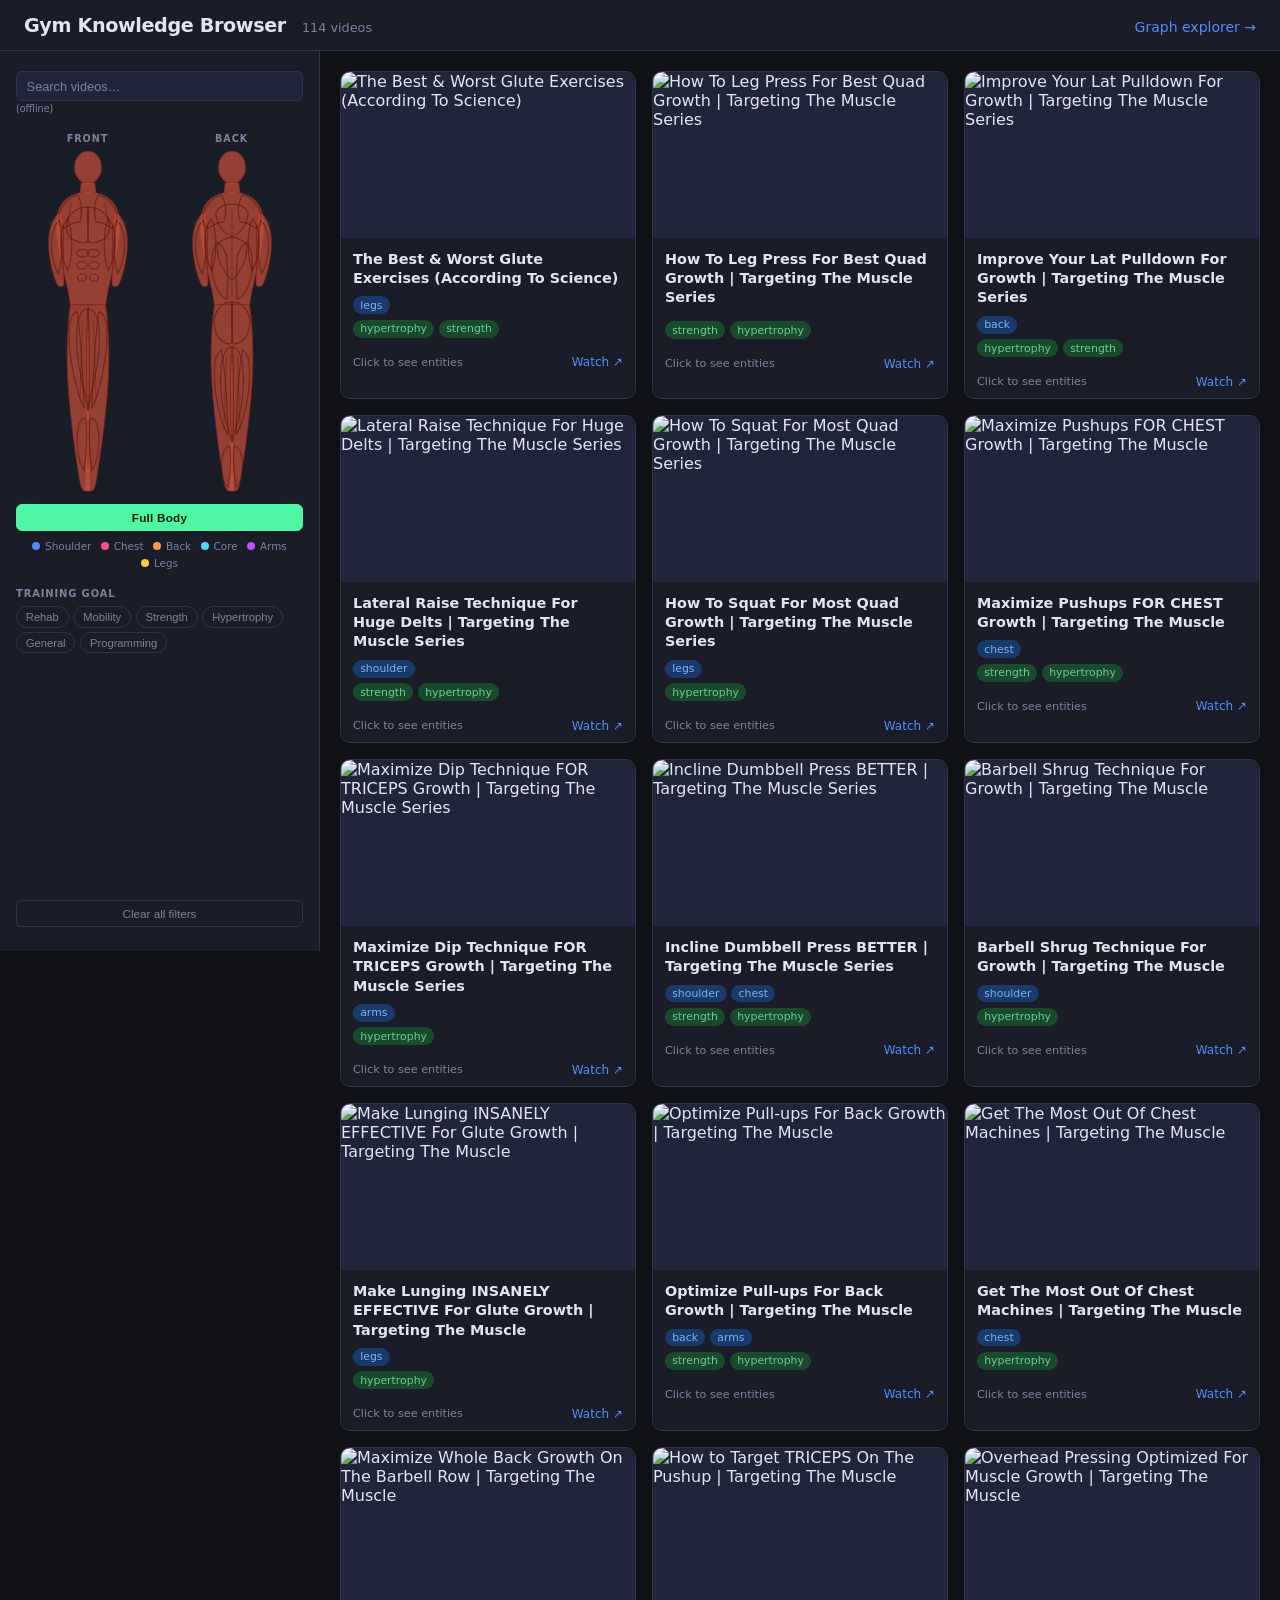
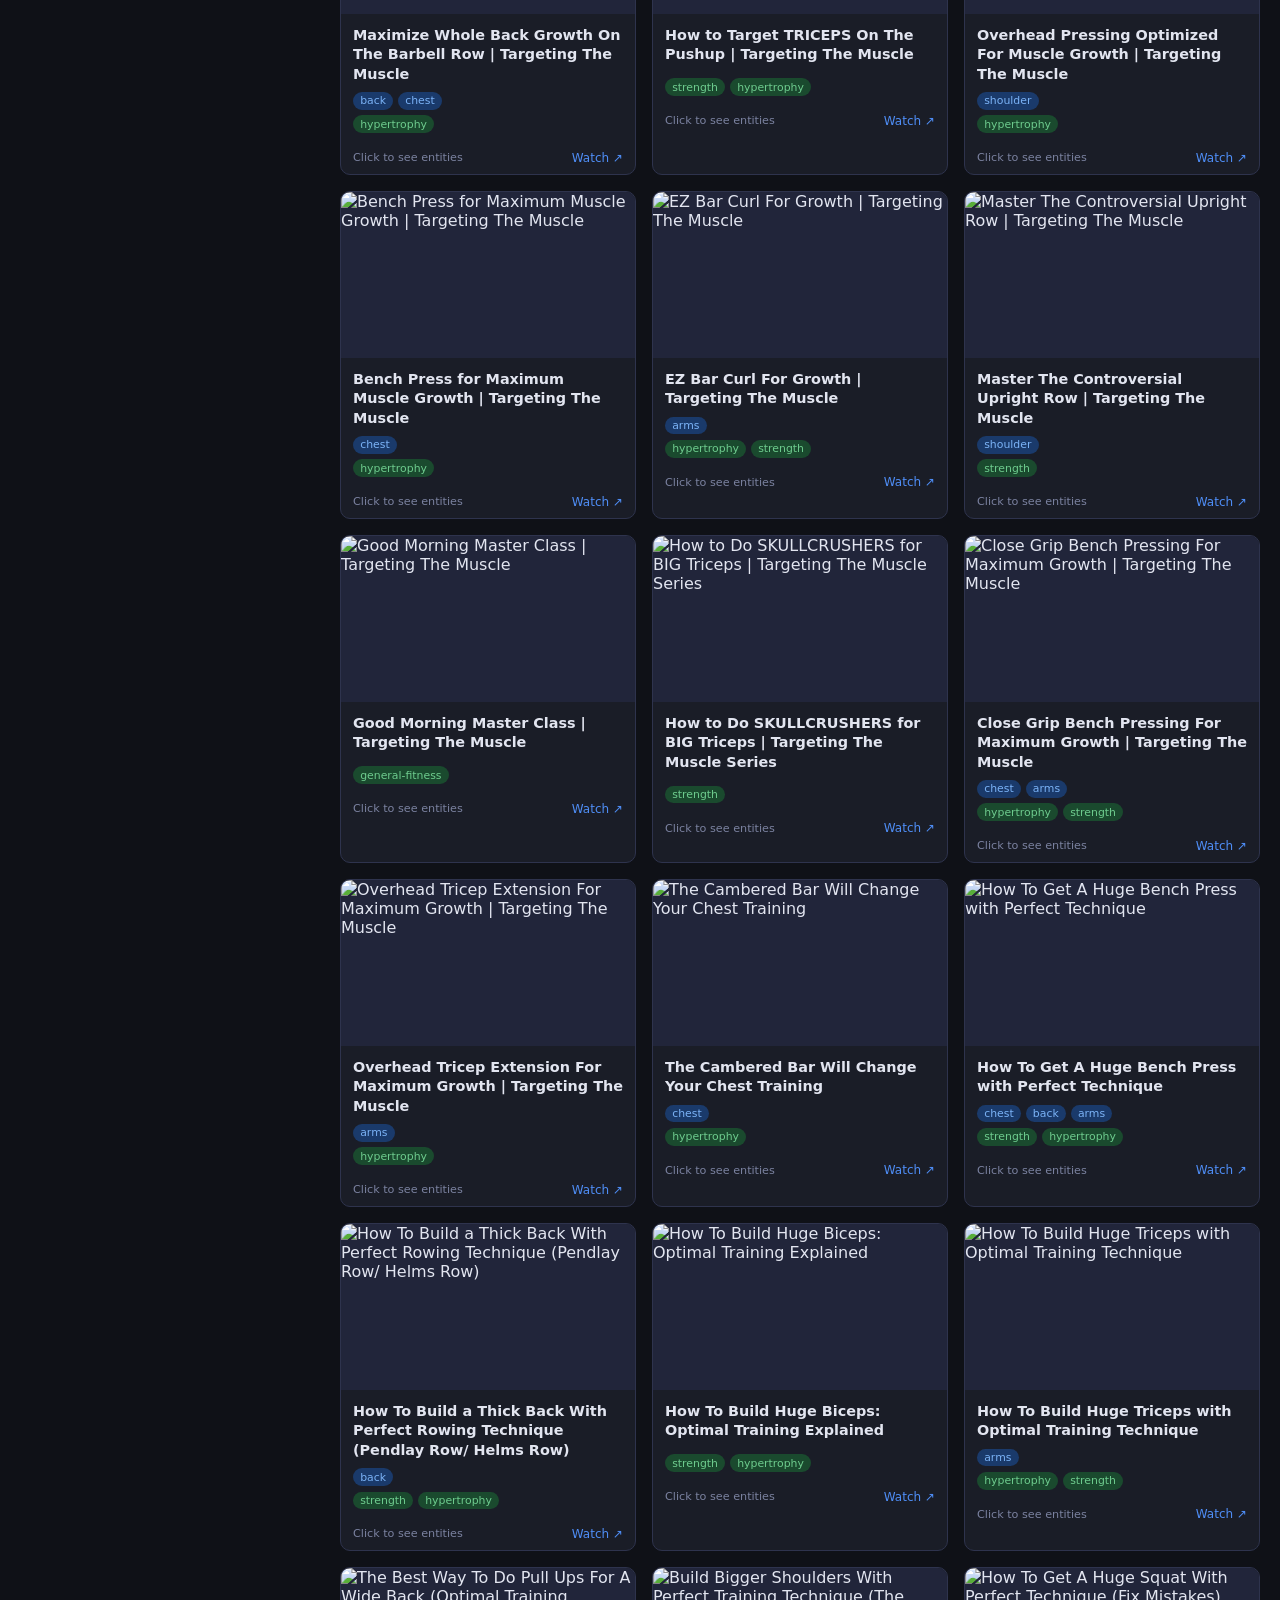
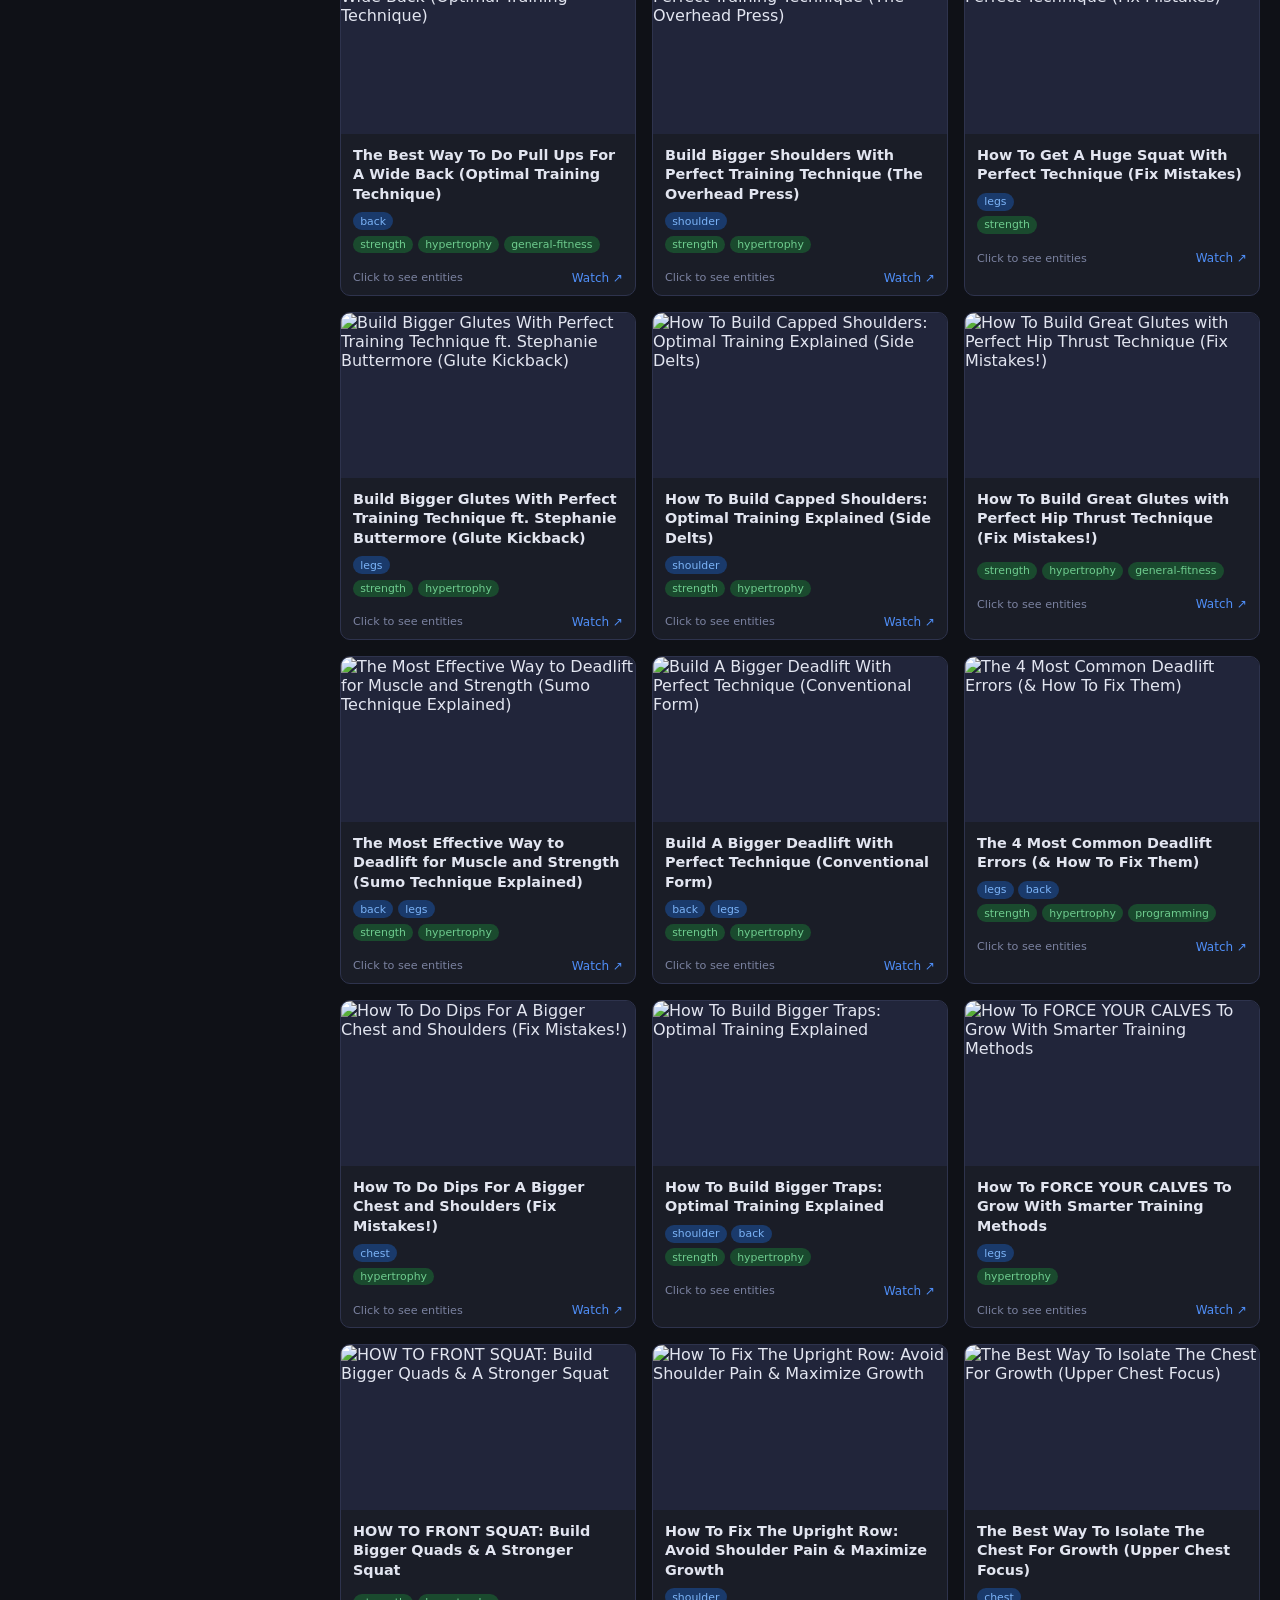
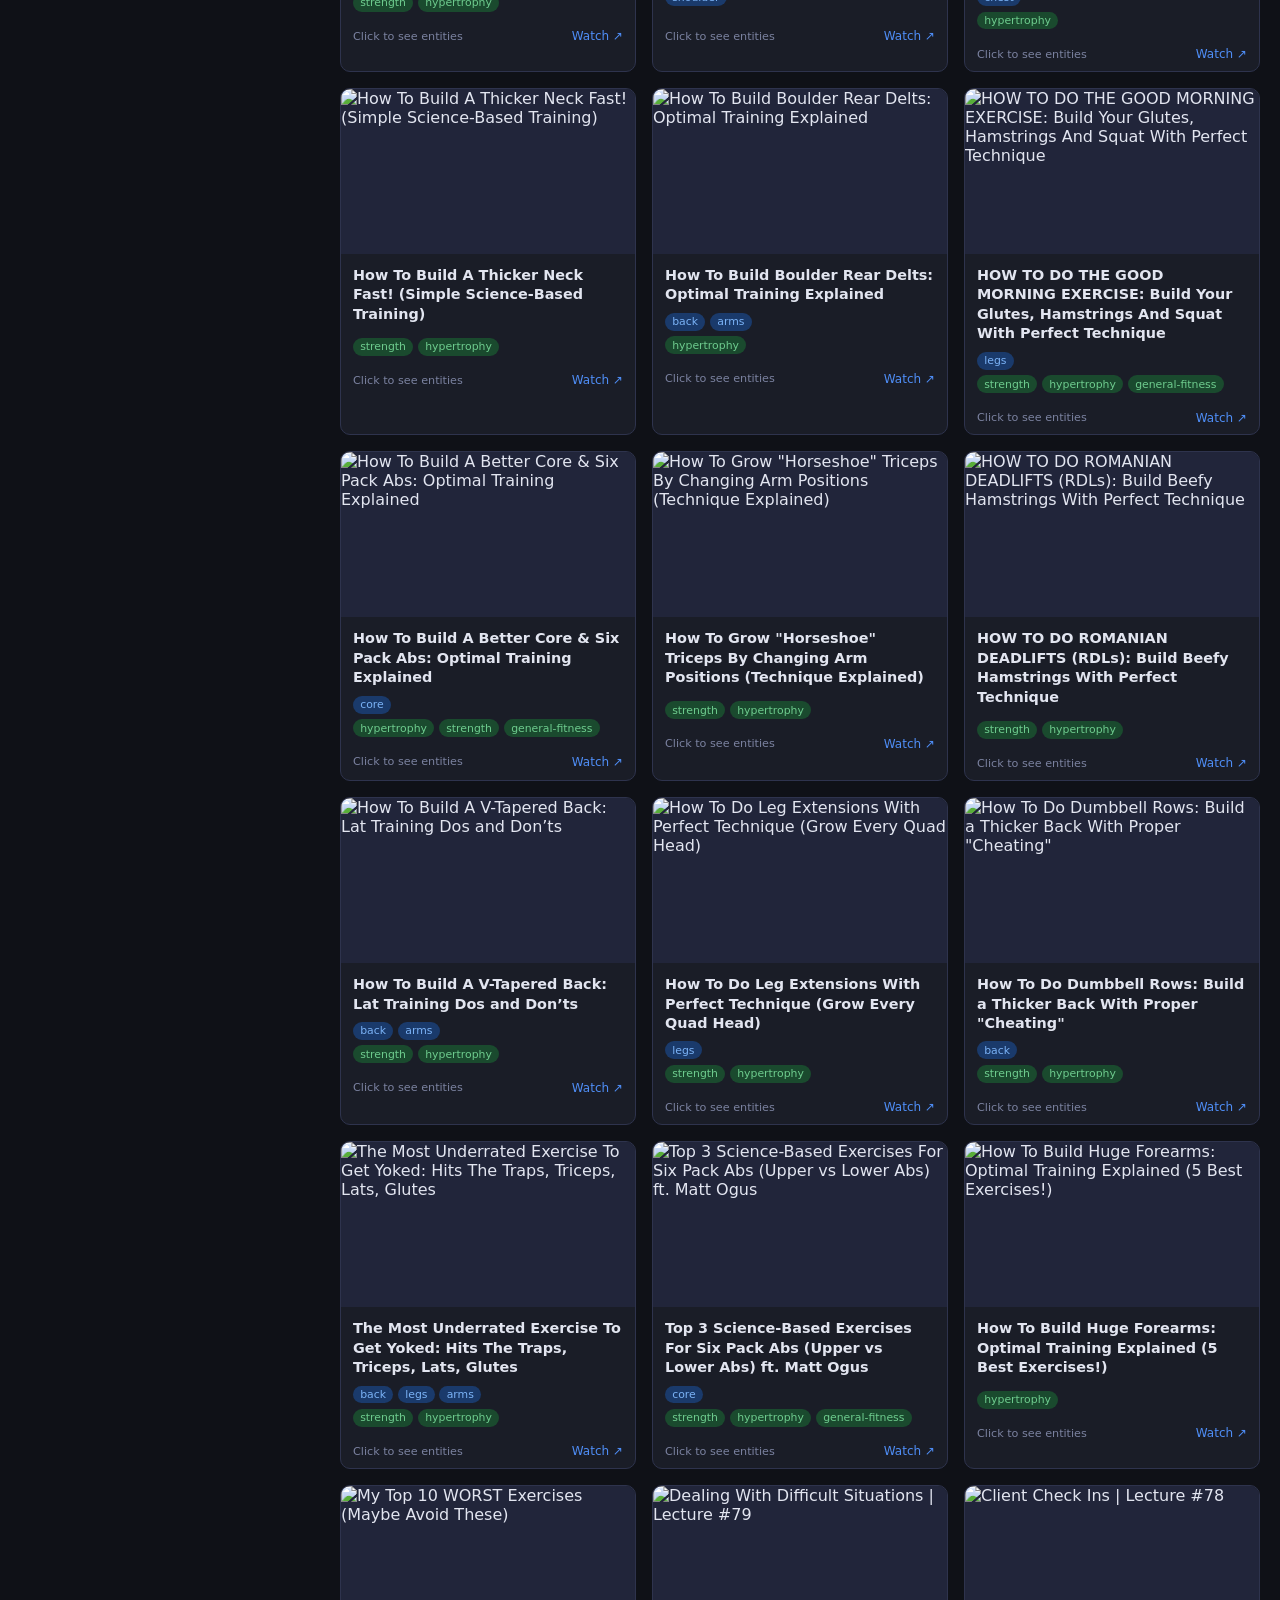
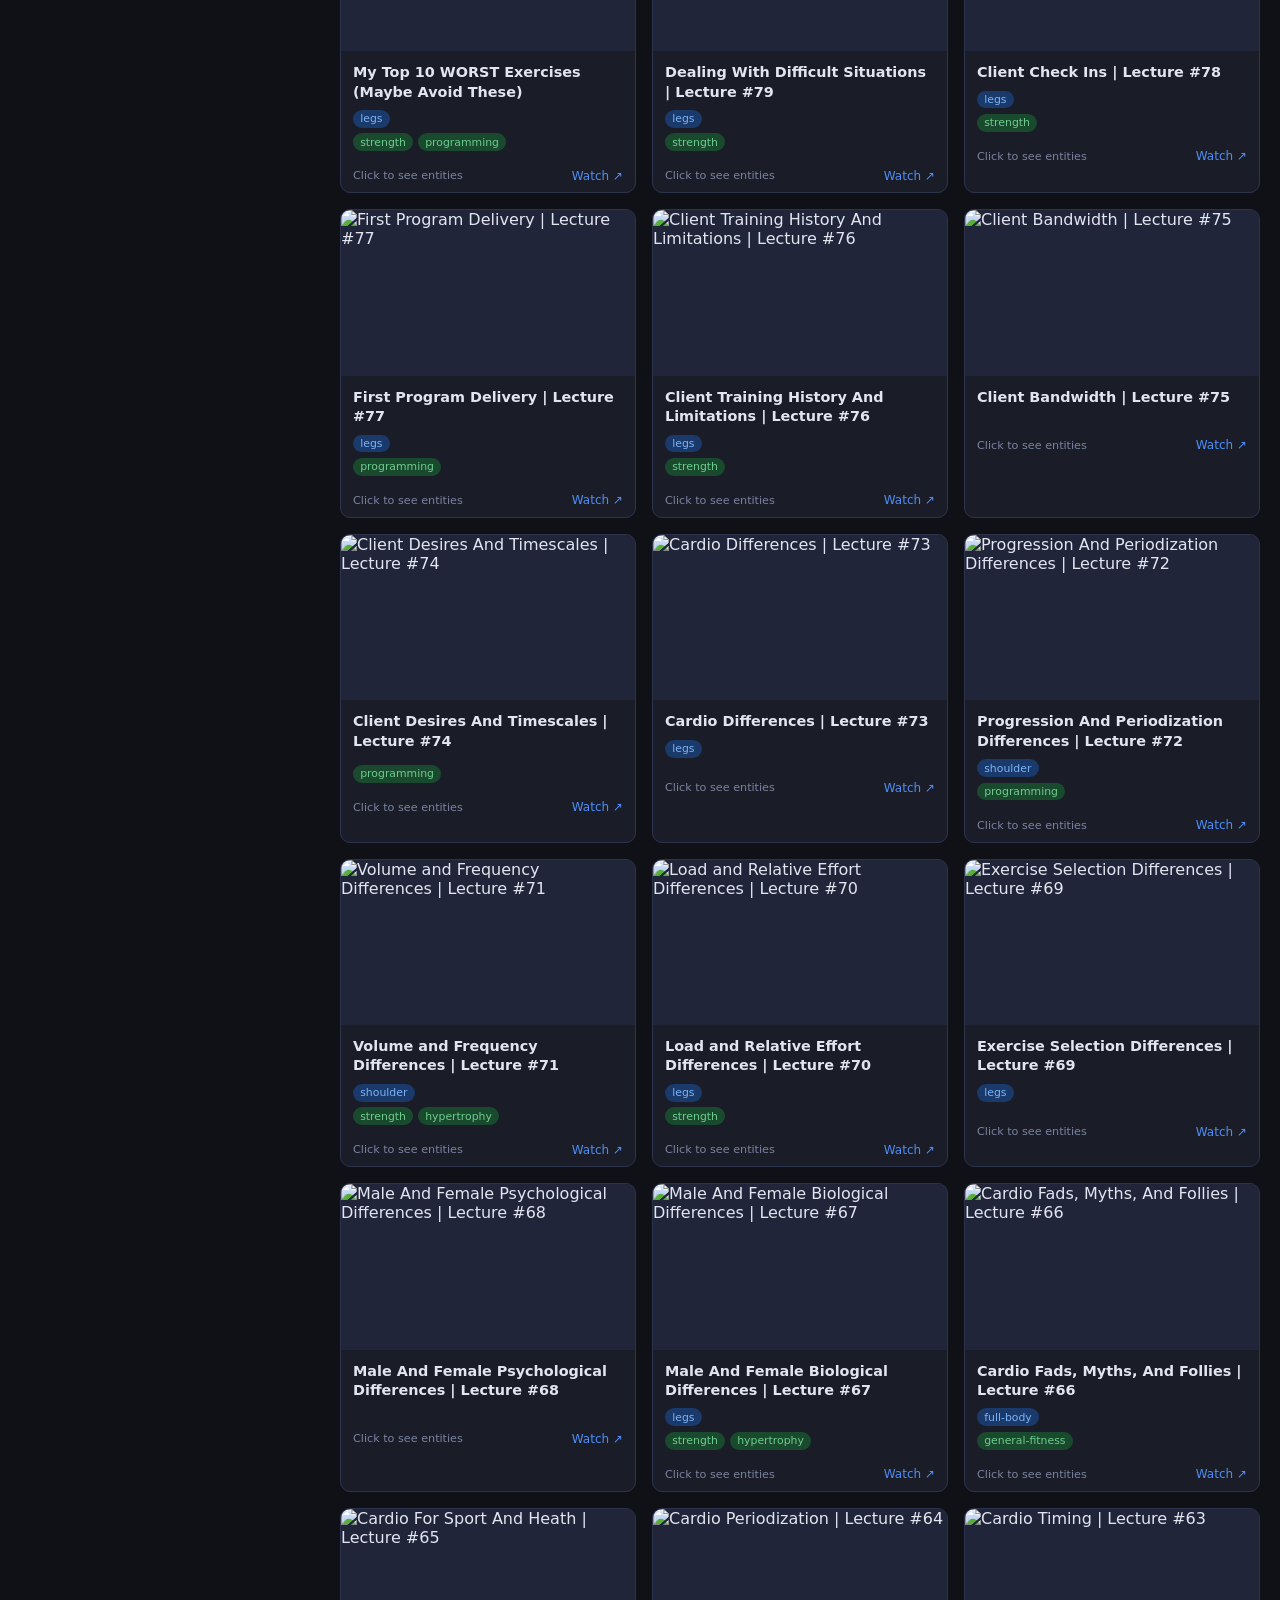
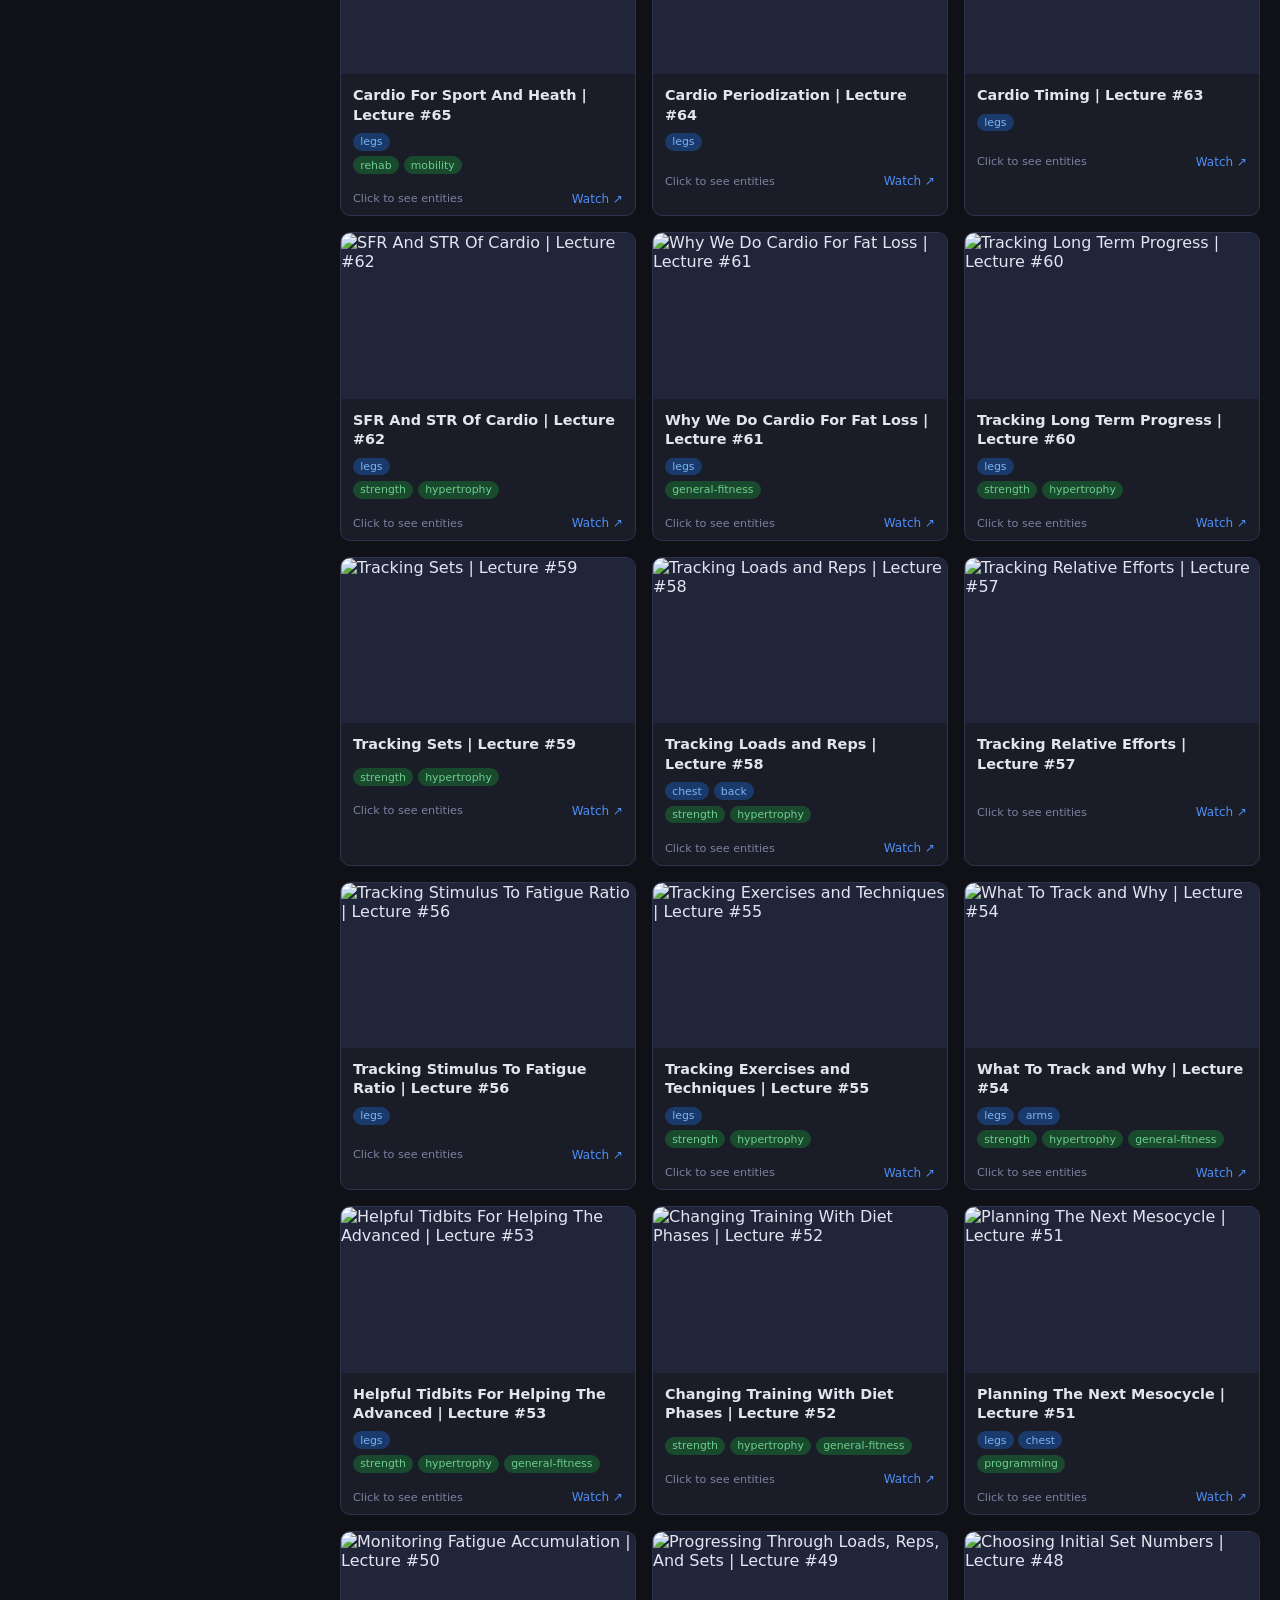
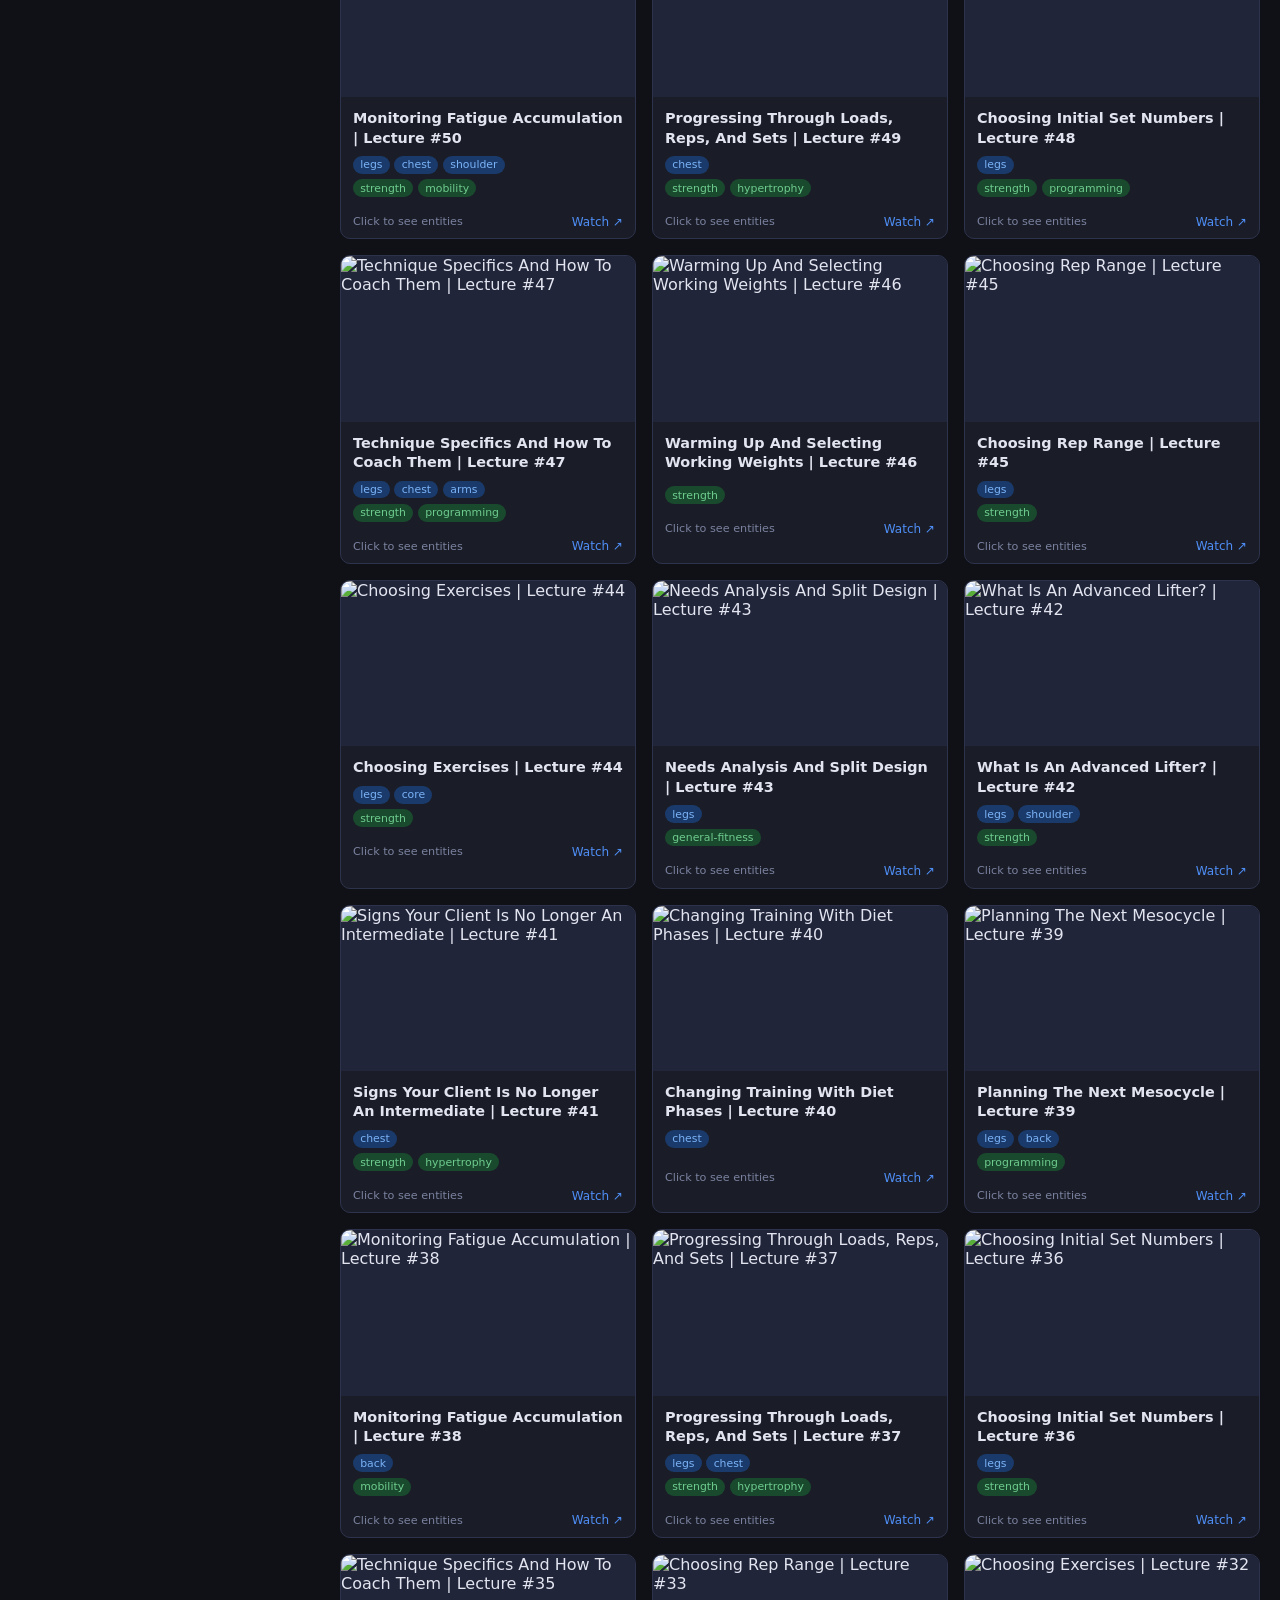
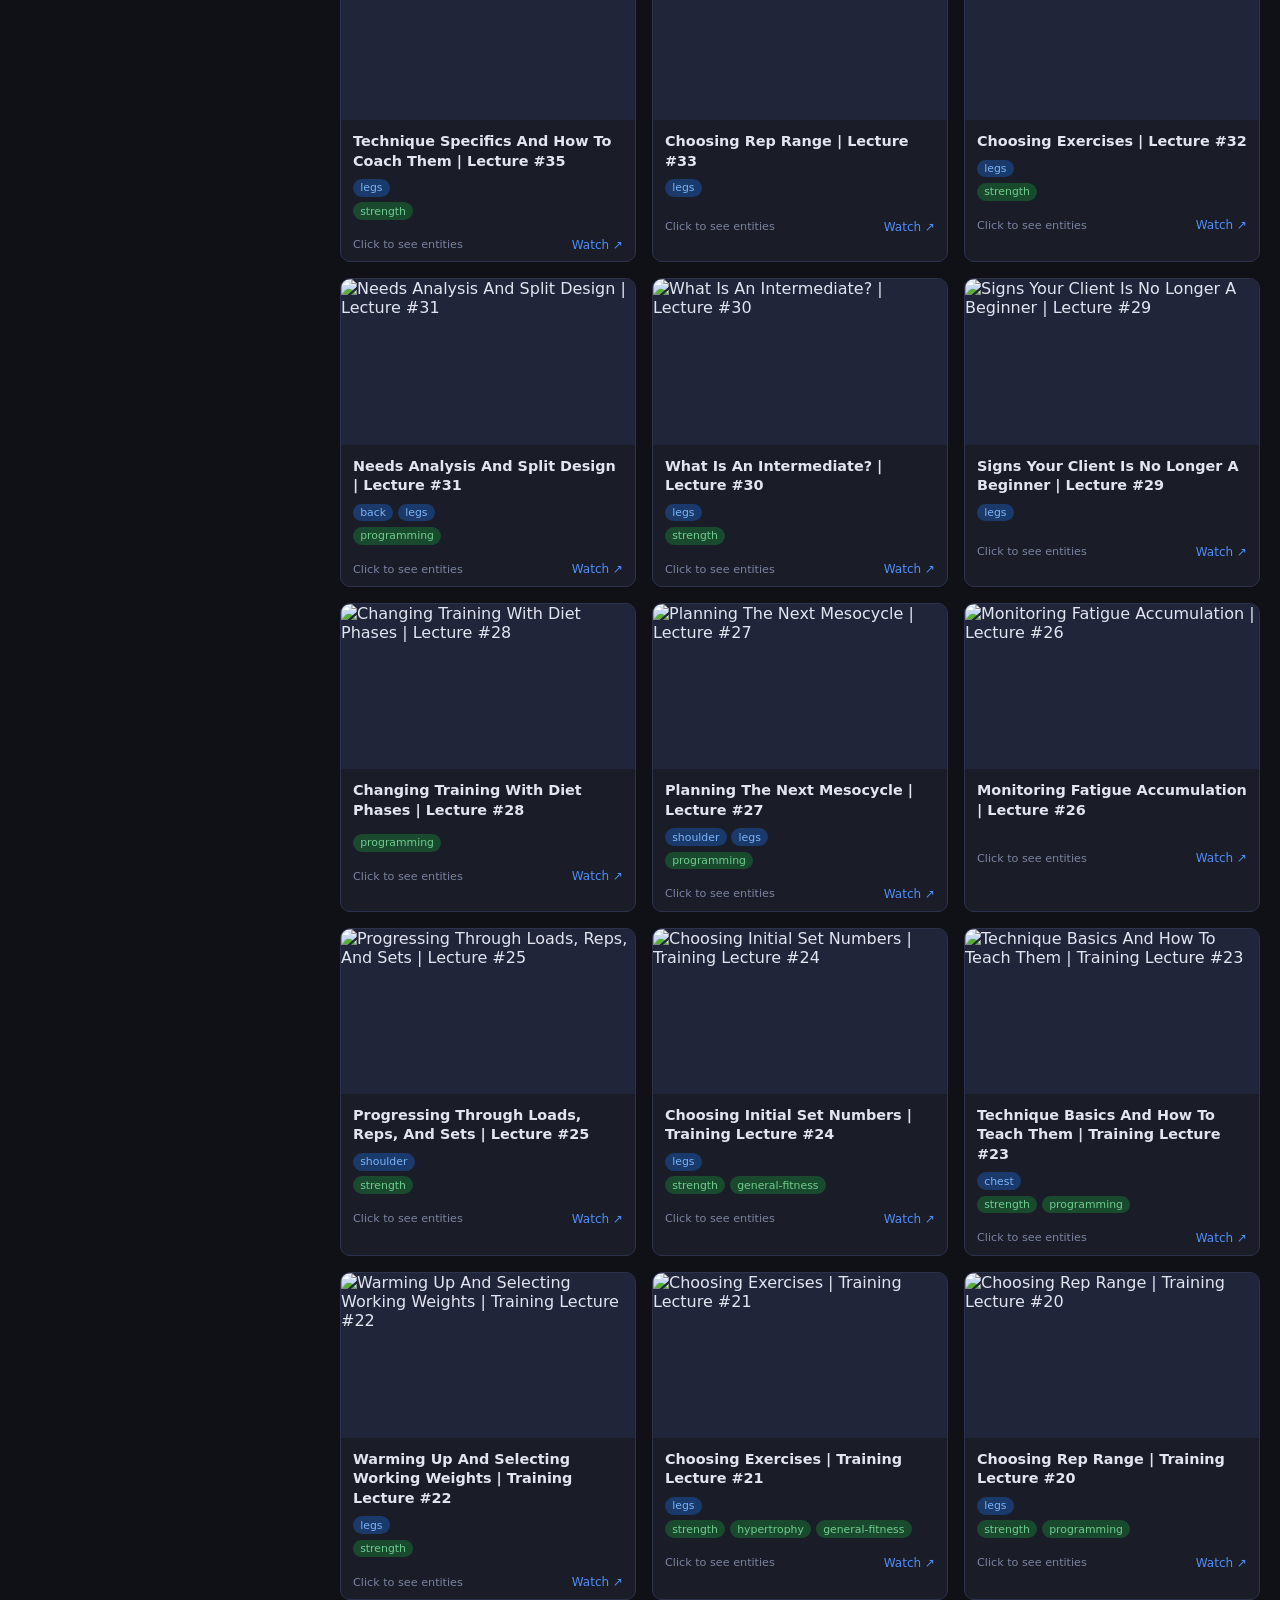
==== commit aa39676d: "fix: add pyyaml to CI install, widen body-map sidebar (closes #68) - Add pyyaml to pip install in ci" ====
--- a/docs/index.html
+++ b/docs/index.html
@@ -22,7 +22,7 @@
       --badge-ent-bg: #2e2040;
       --badge-ent-fg: #c09fff;
       --radius: 10px;
-      --sidebar-w: 256px;
+      --sidebar-w: 320px;
 
       /* Body part accent colors */
       --c-shoulder: #4f8ef7;
@@ -138,7 +138,7 @@
       color: var(--text-muted);
     }
 
-    .body-svg { width: 104px; height: auto; overflow: visible; }
+    .body-svg { width: 136px; height: auto; overflow: visible; }
 
     /* Non-interactive outline shapes — anatomical red fill */
     .outline {
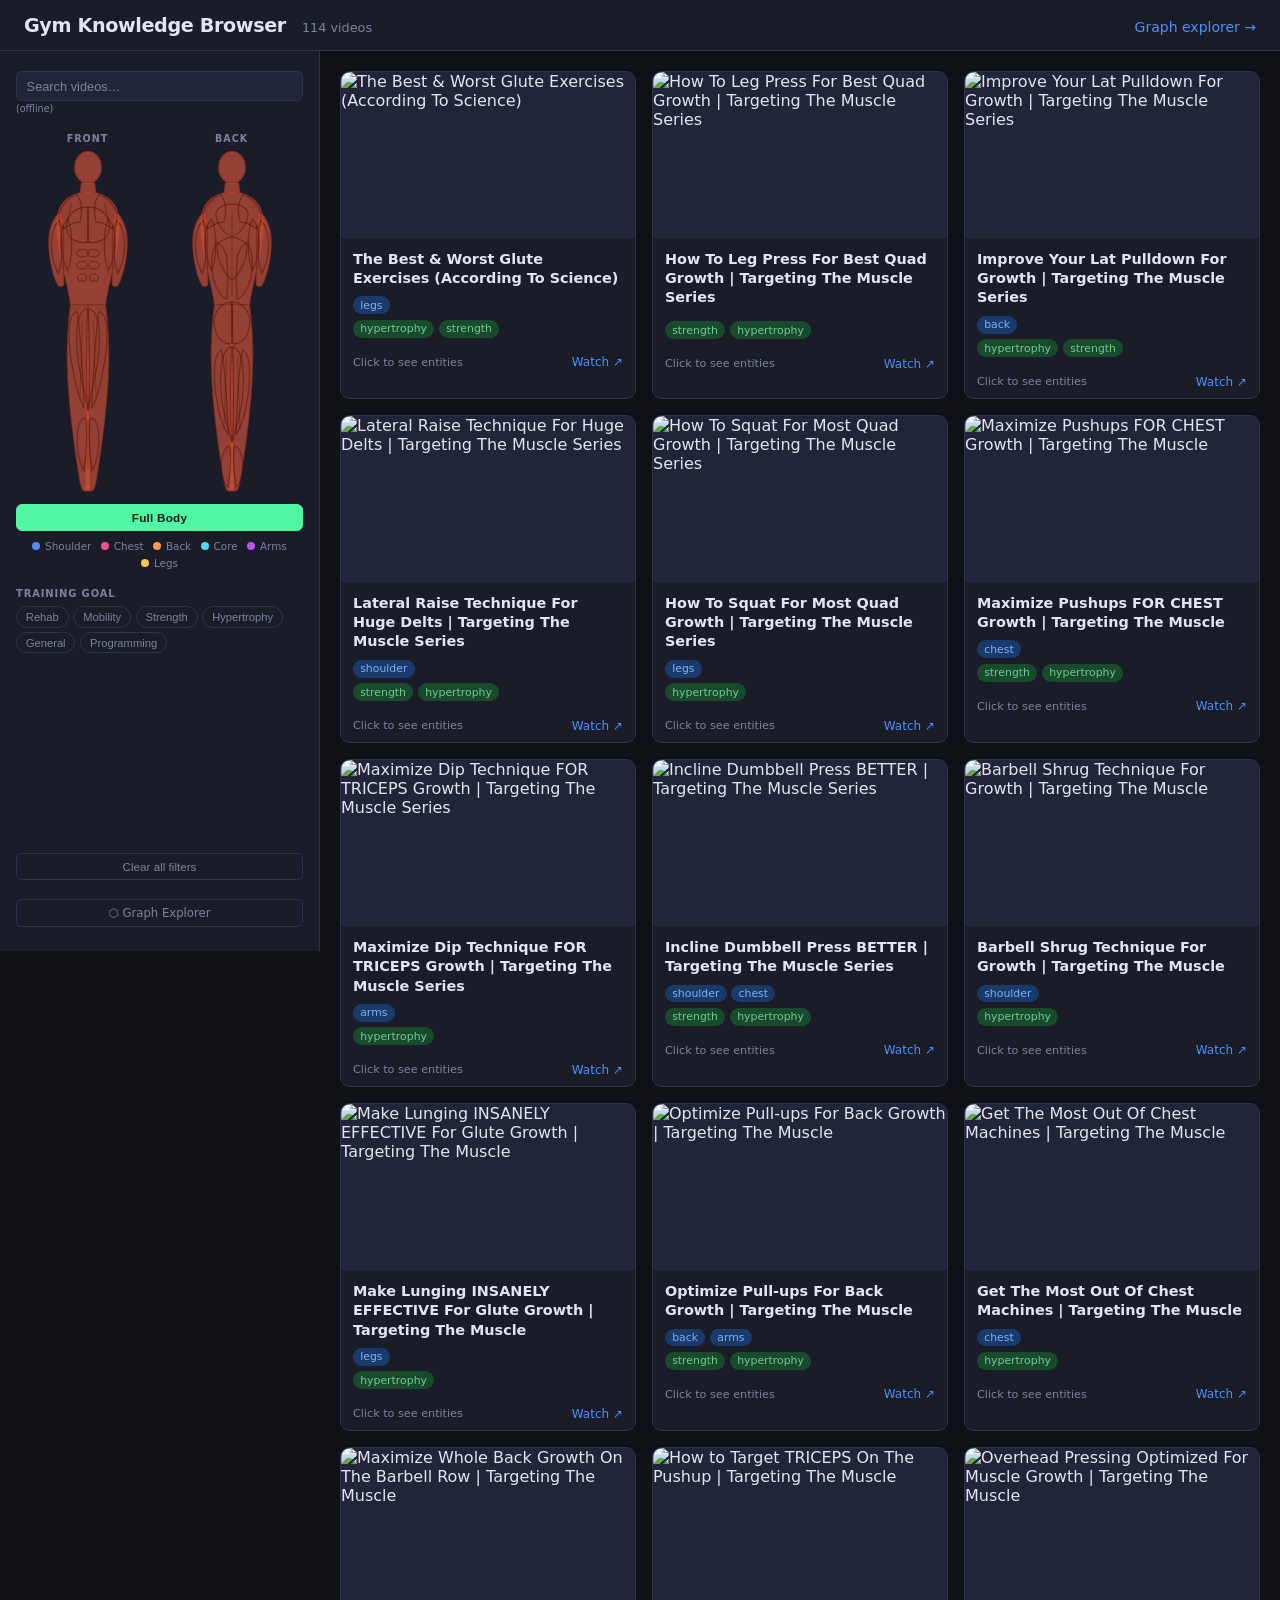
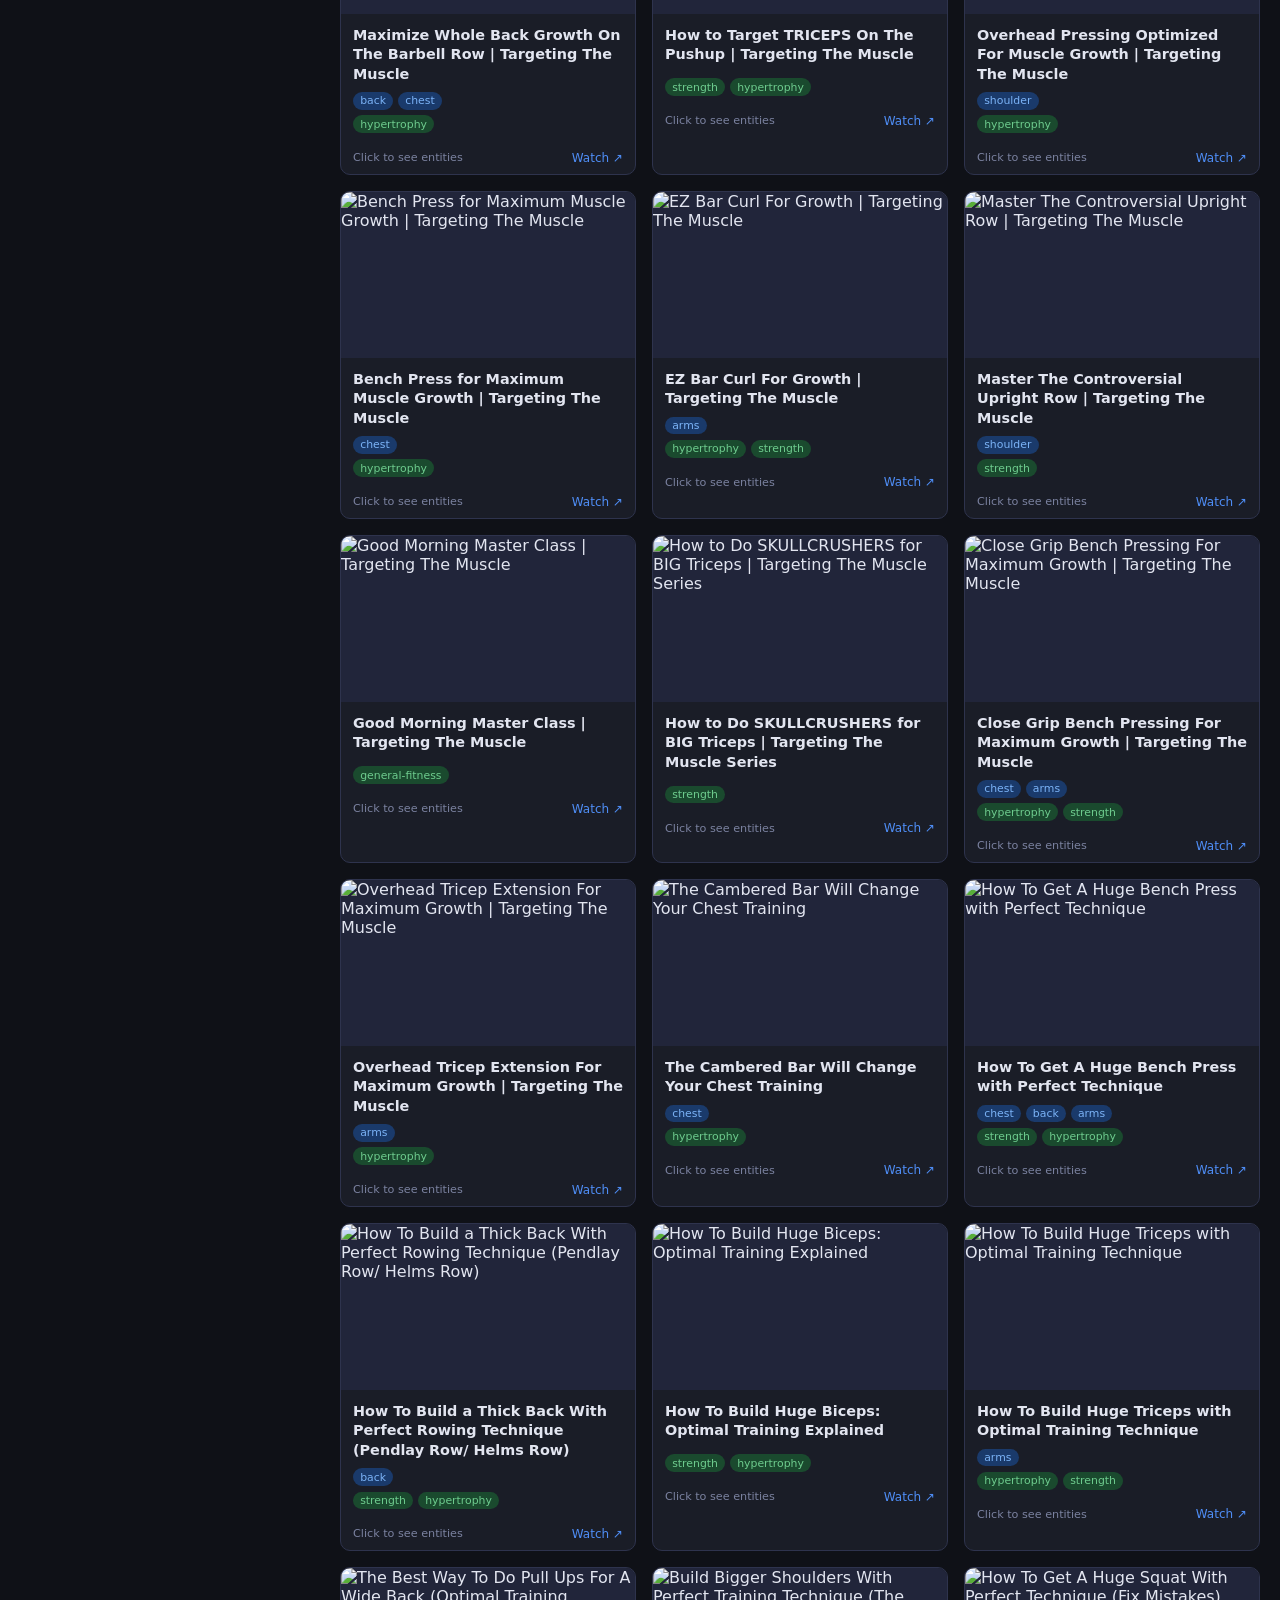
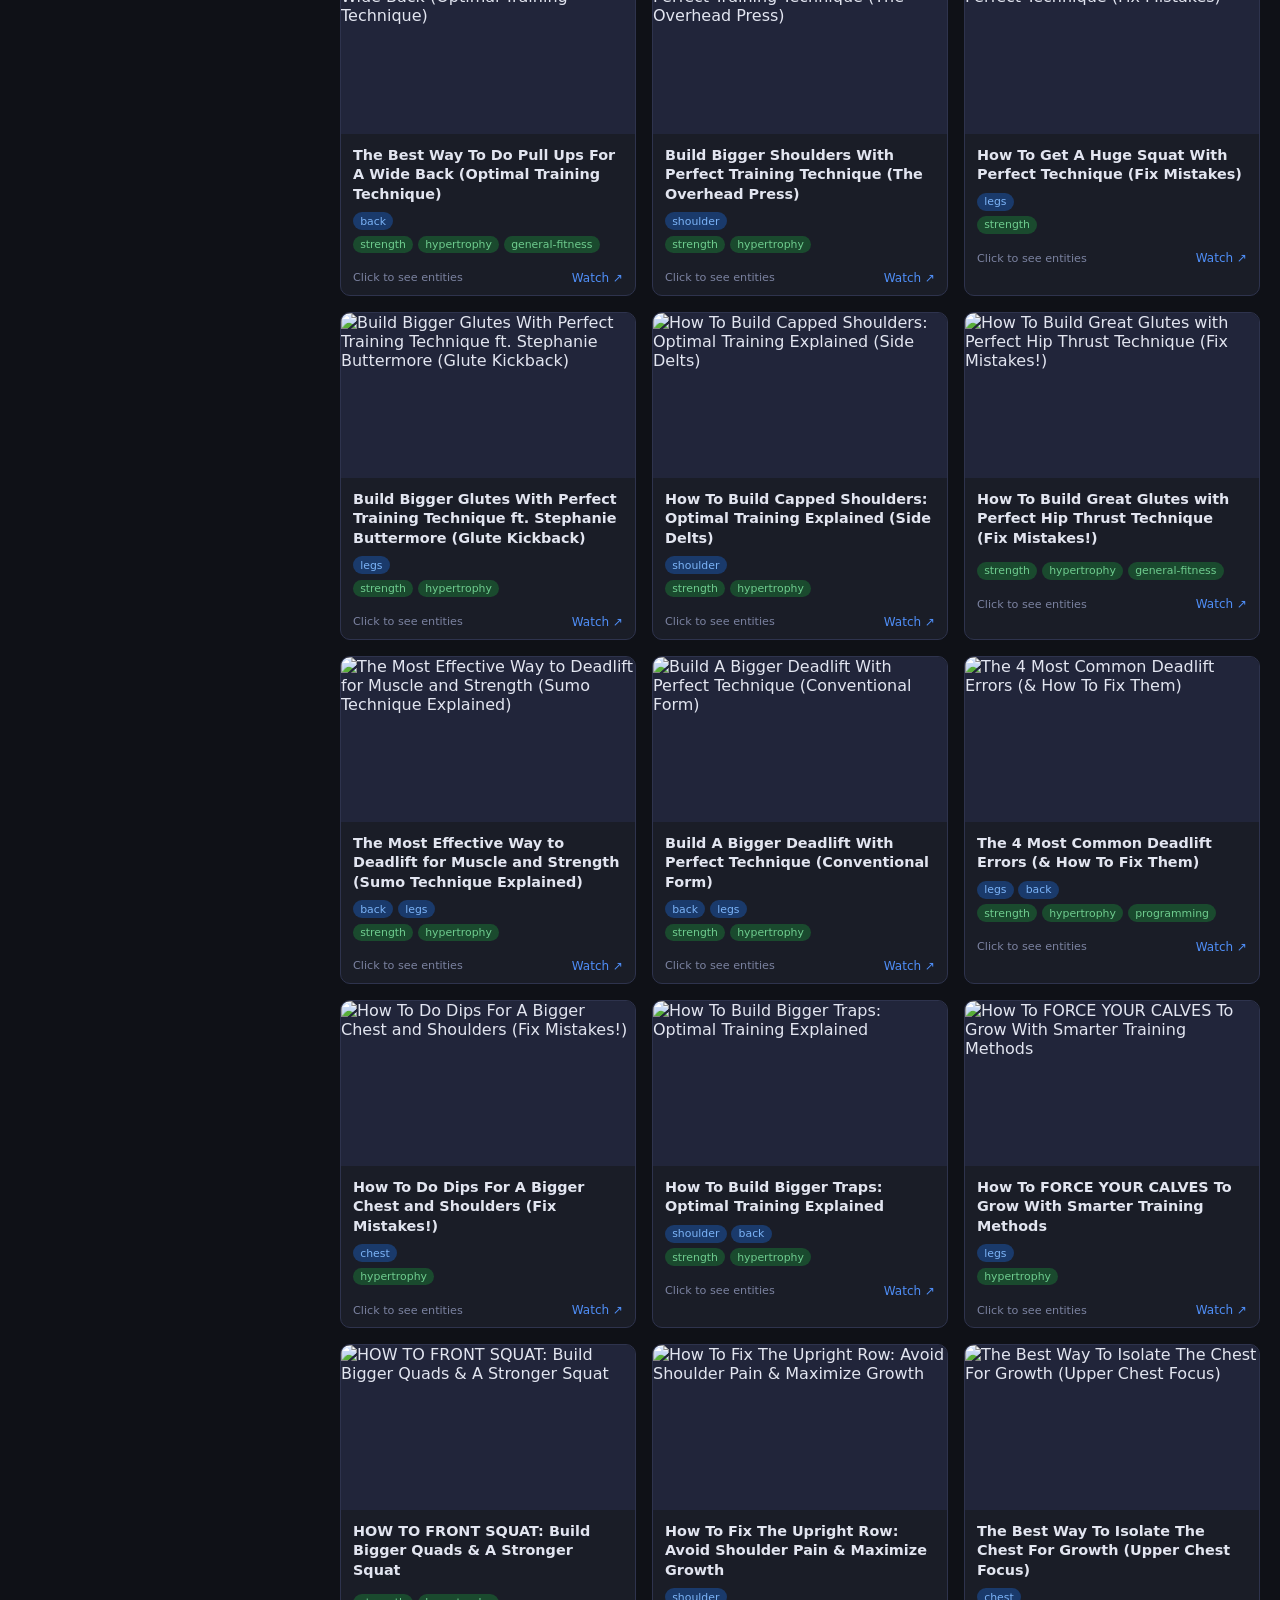
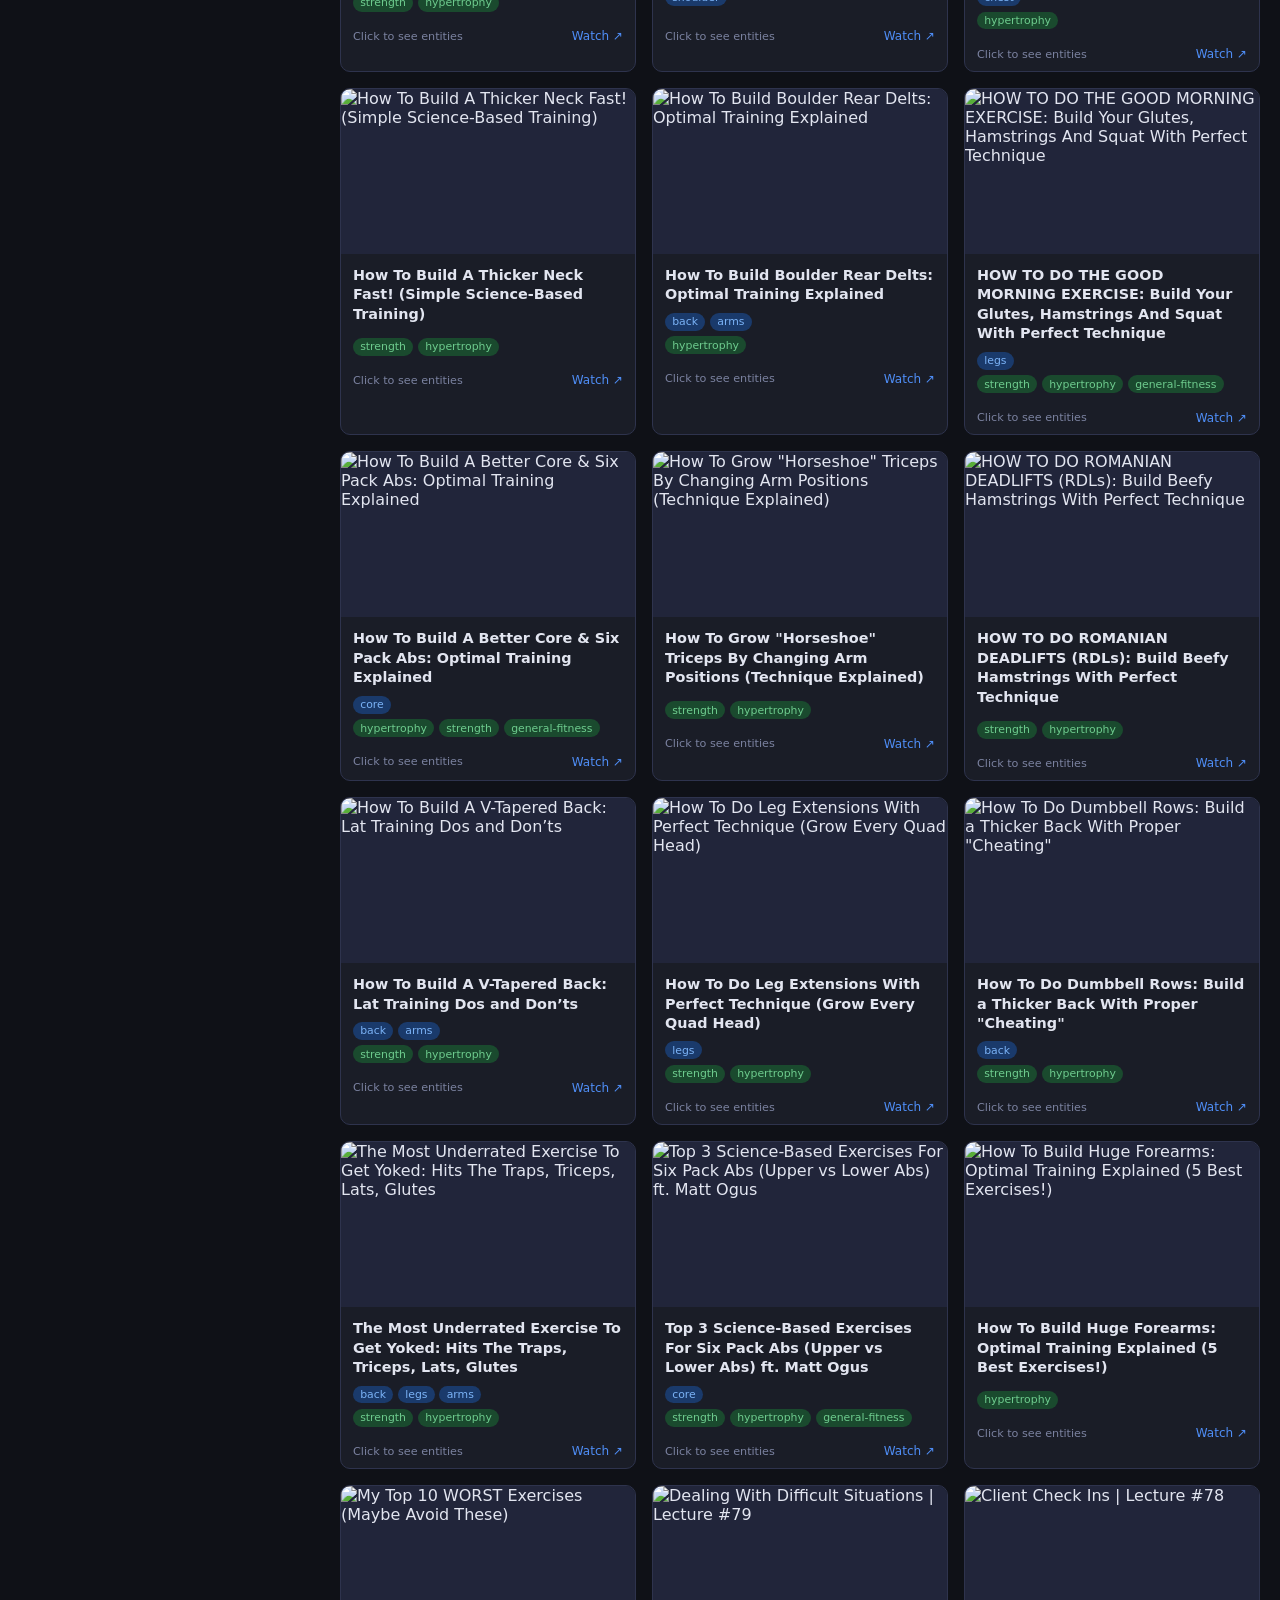
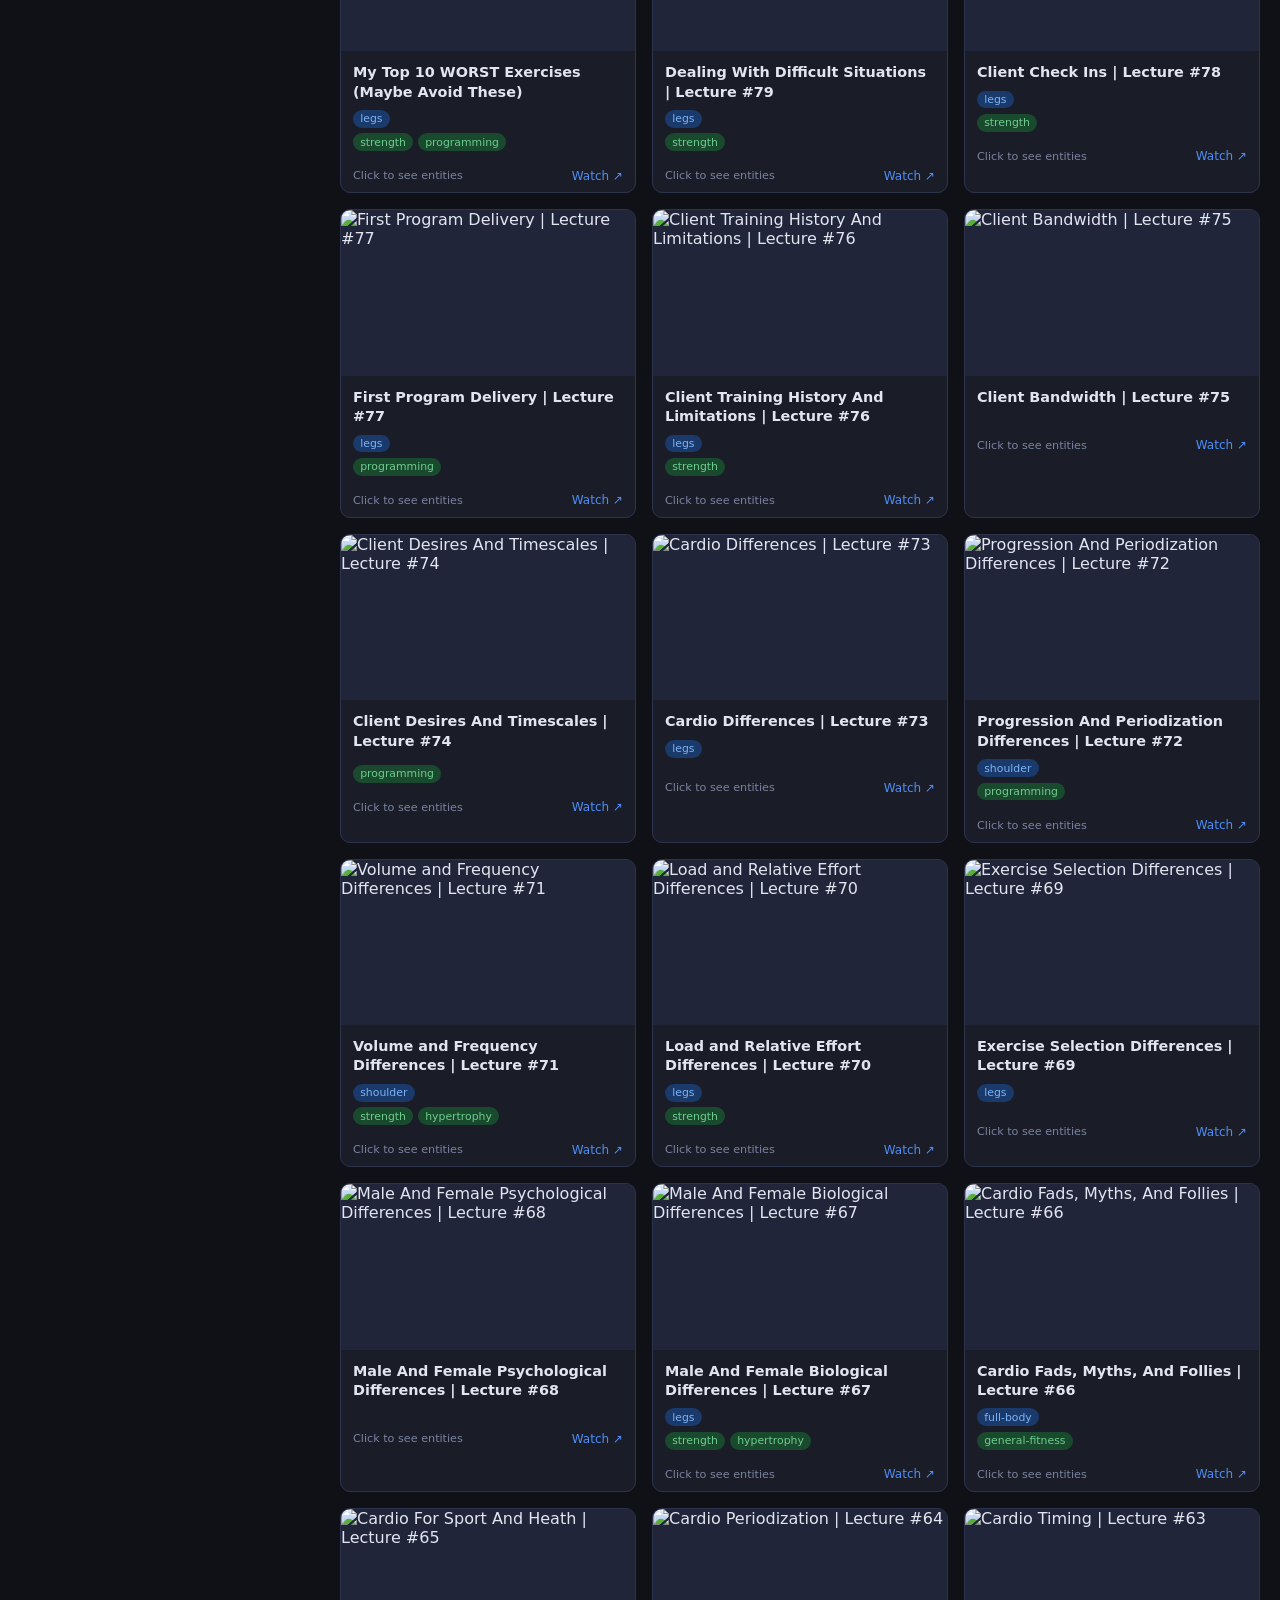
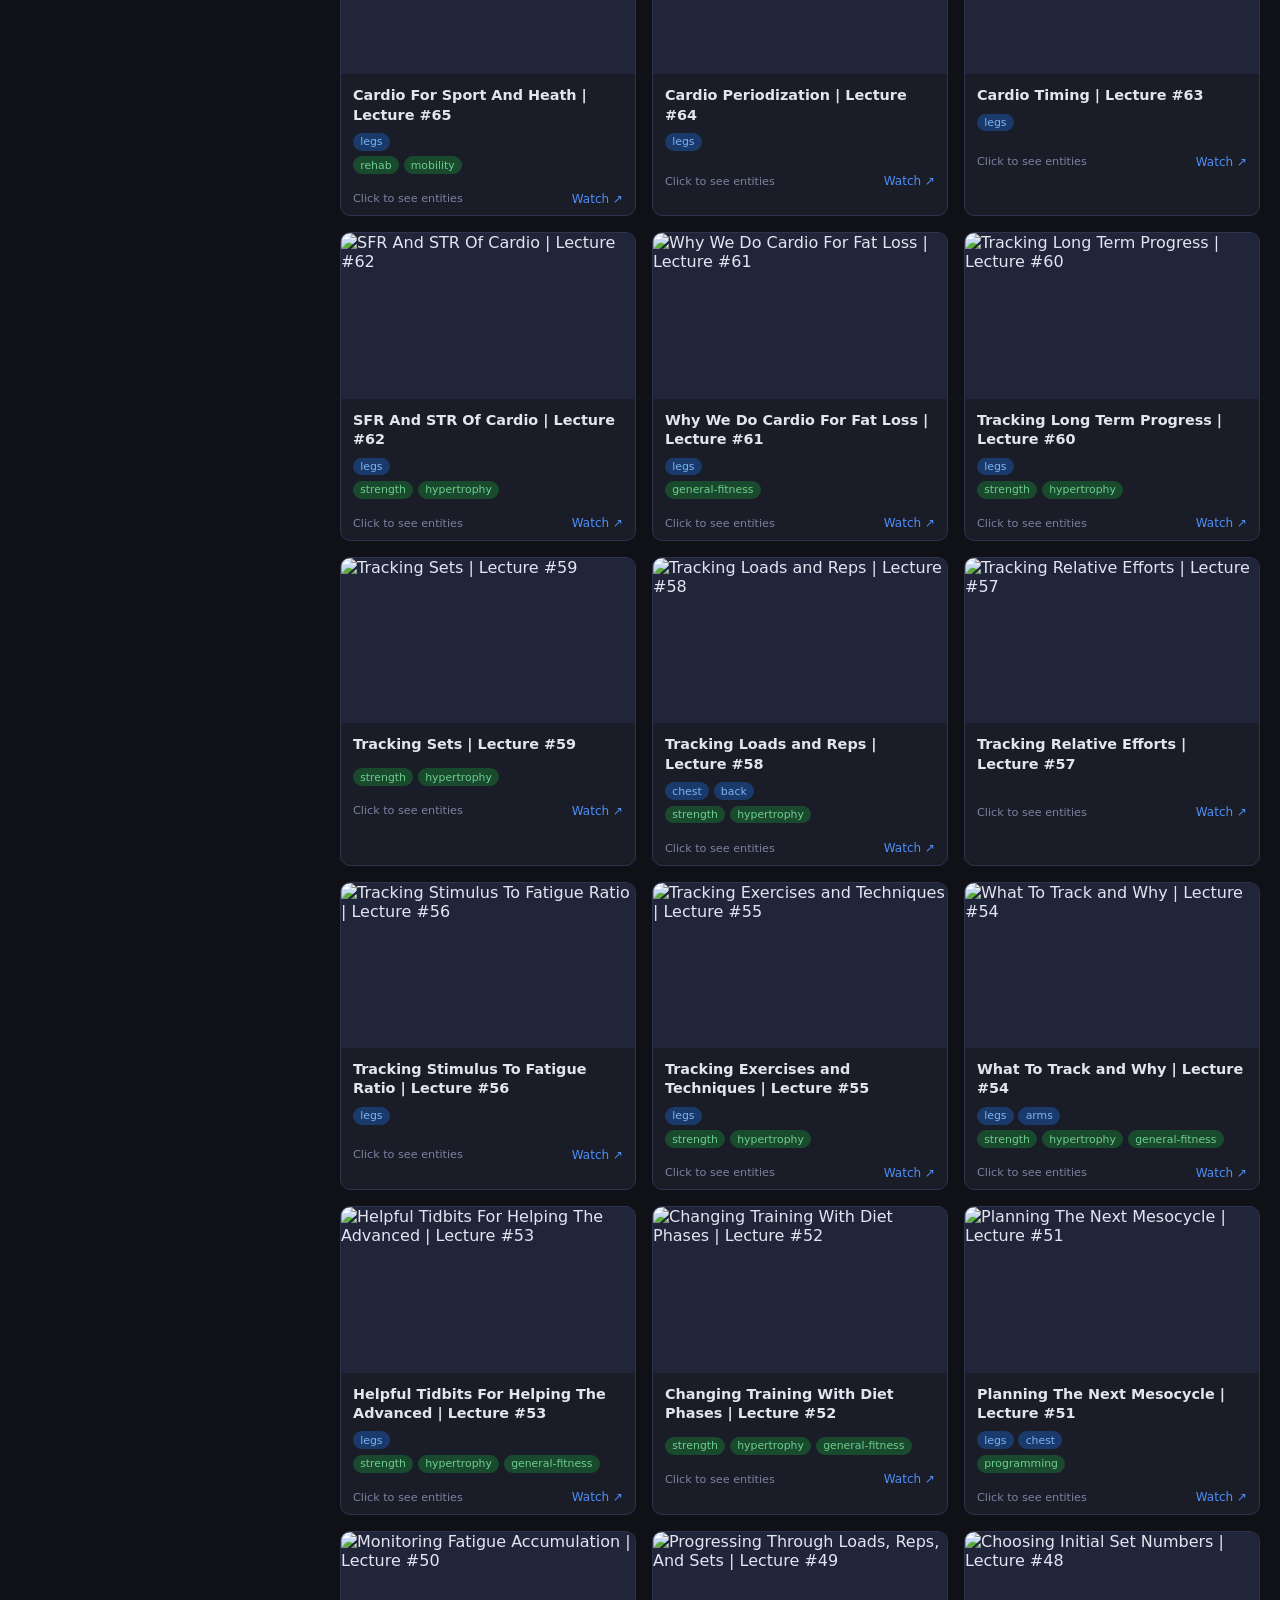
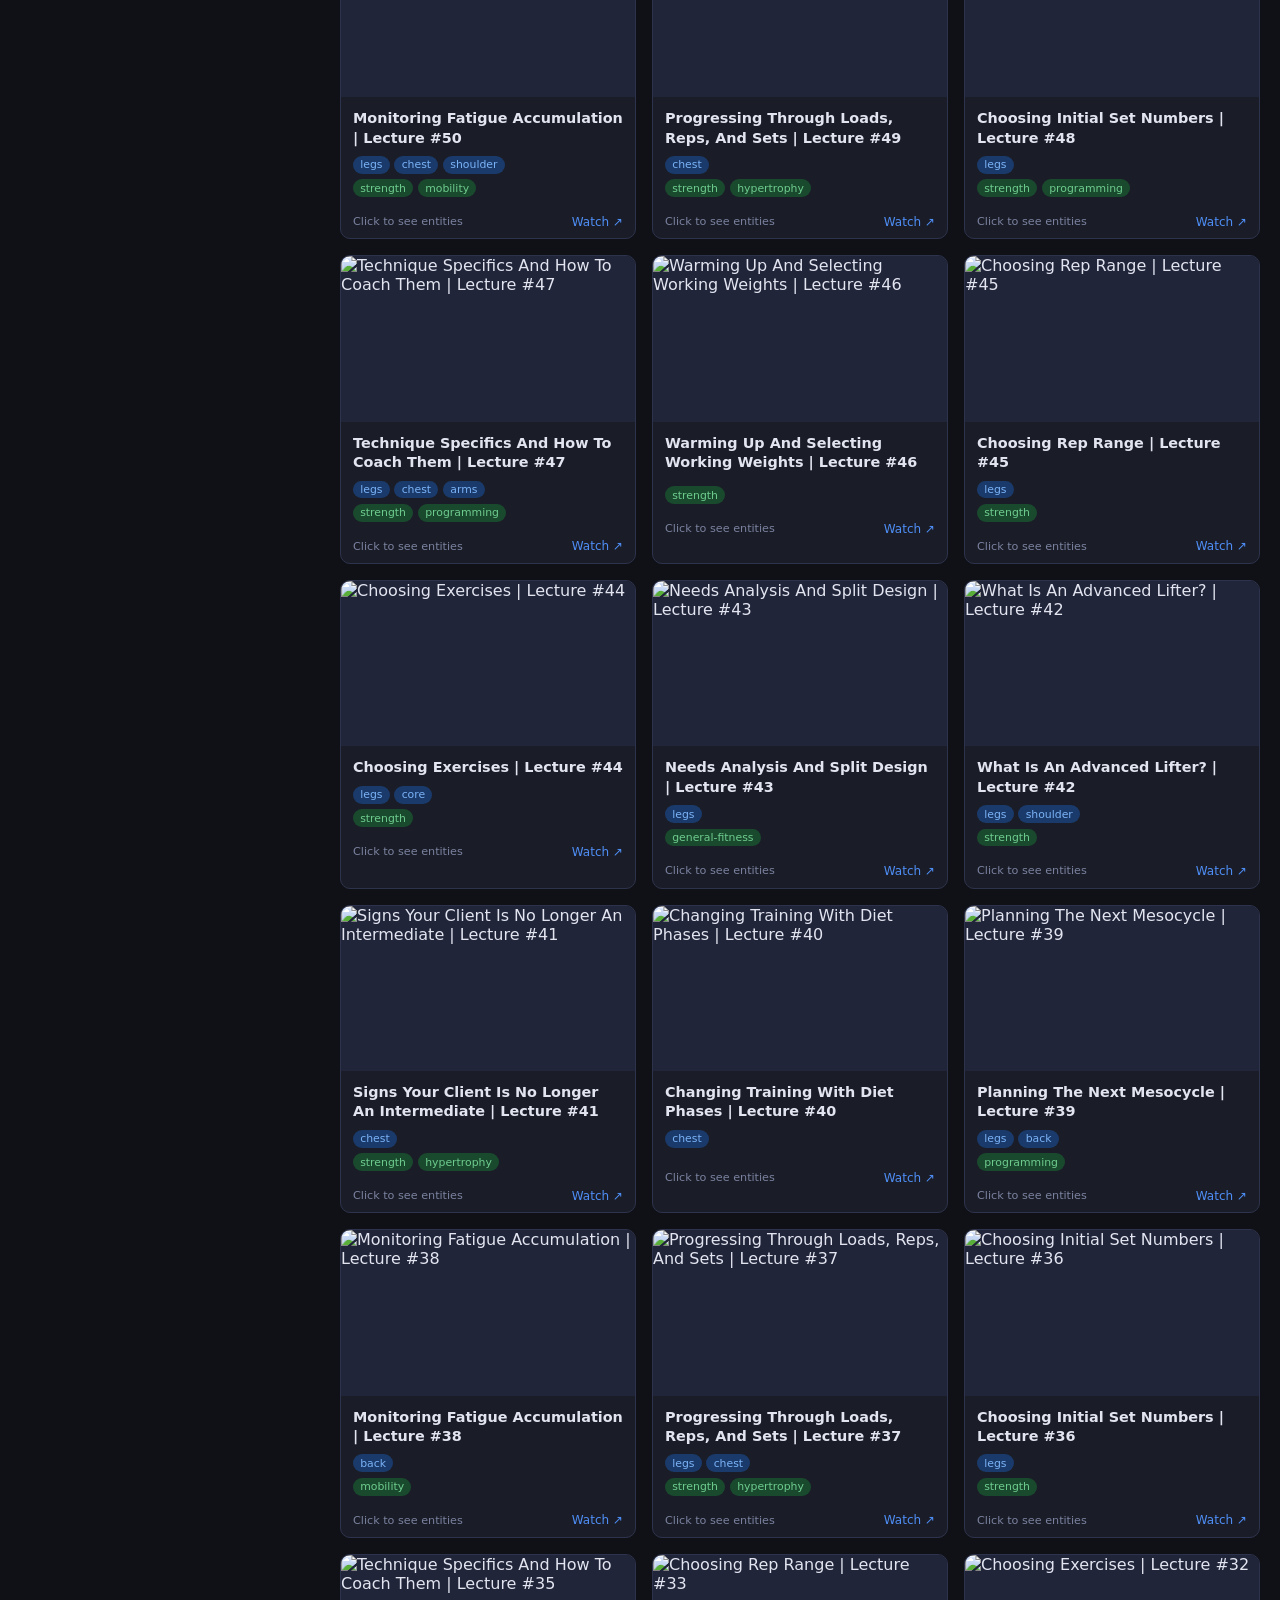
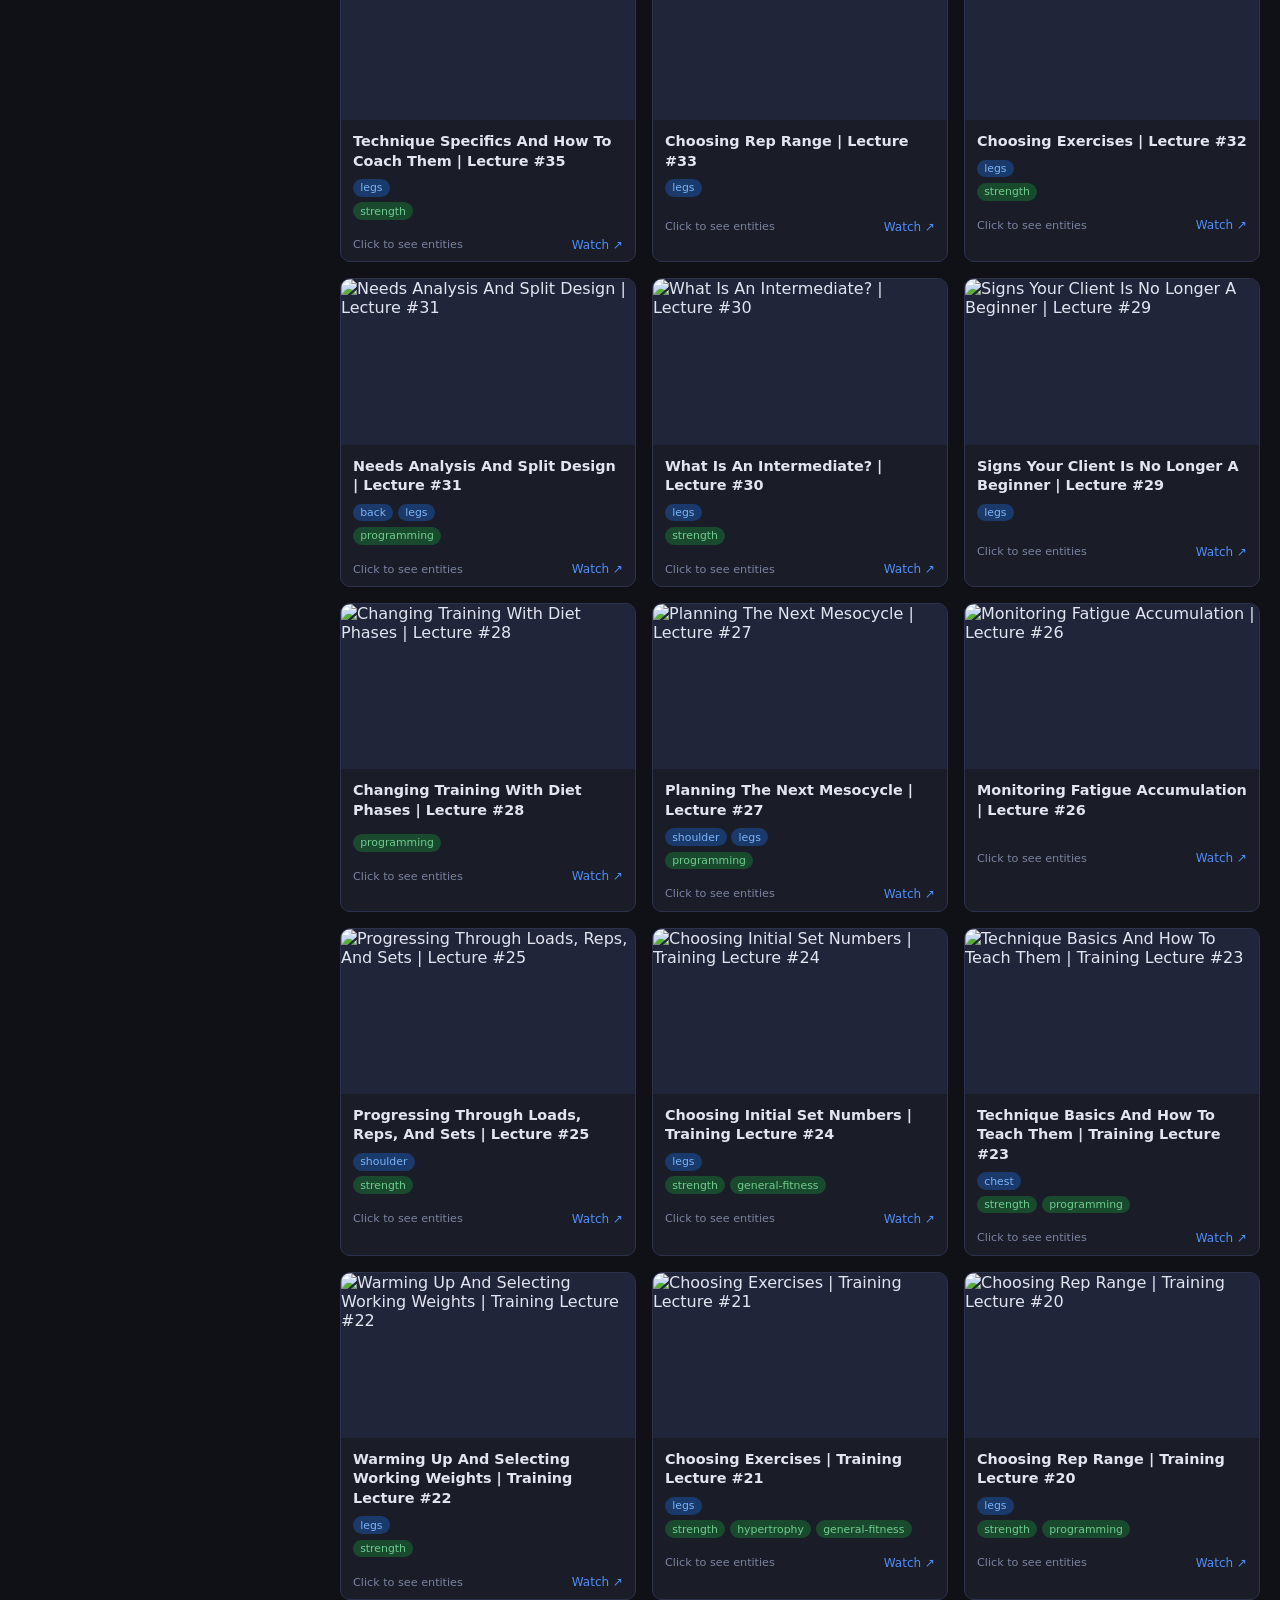
==== commit 57d78b74: "feat: add Graph Explorer button at bottom of sidebar (closes #72) Link-button styled consistently wi" ====
--- a/docs/index.html
+++ b/docs/index.html
@@ -261,6 +261,21 @@
     }
     #clear-btn:hover { border-color: var(--accent); color: var(--accent); }
 
+    /* ── Graph Explorer link-button ─────────────────────────────────────────── */
+    #graph-btn {
+      display: block;
+      padding: 0.38rem;
+      background: transparent;
+      border: 1px solid var(--border);
+      border-radius: 6px;
+      color: var(--text-muted);
+      font-size: 0.73rem;
+      text-align: center;
+      text-decoration: none;
+      transition: border-color 0.12s, color 0.12s;
+    }
+    #graph-btn:hover { border-color: var(--badge-ent-fg); color: var(--badge-ent-fg); }
+
     /* ── Entity Hub Panel ───────────────────────────────────────────────────── */
     .entity-hub {
       border-top: 1px solid var(--border);
@@ -544,6 +559,8 @@
     <div id="entity-hub" class="entity-hub" hidden>
       <div id="entity-hub-content"></div>
     </div>
+
+    <a id="graph-btn" href="graph.html">⬡ Graph Explorer</a>
 
   </aside>
 
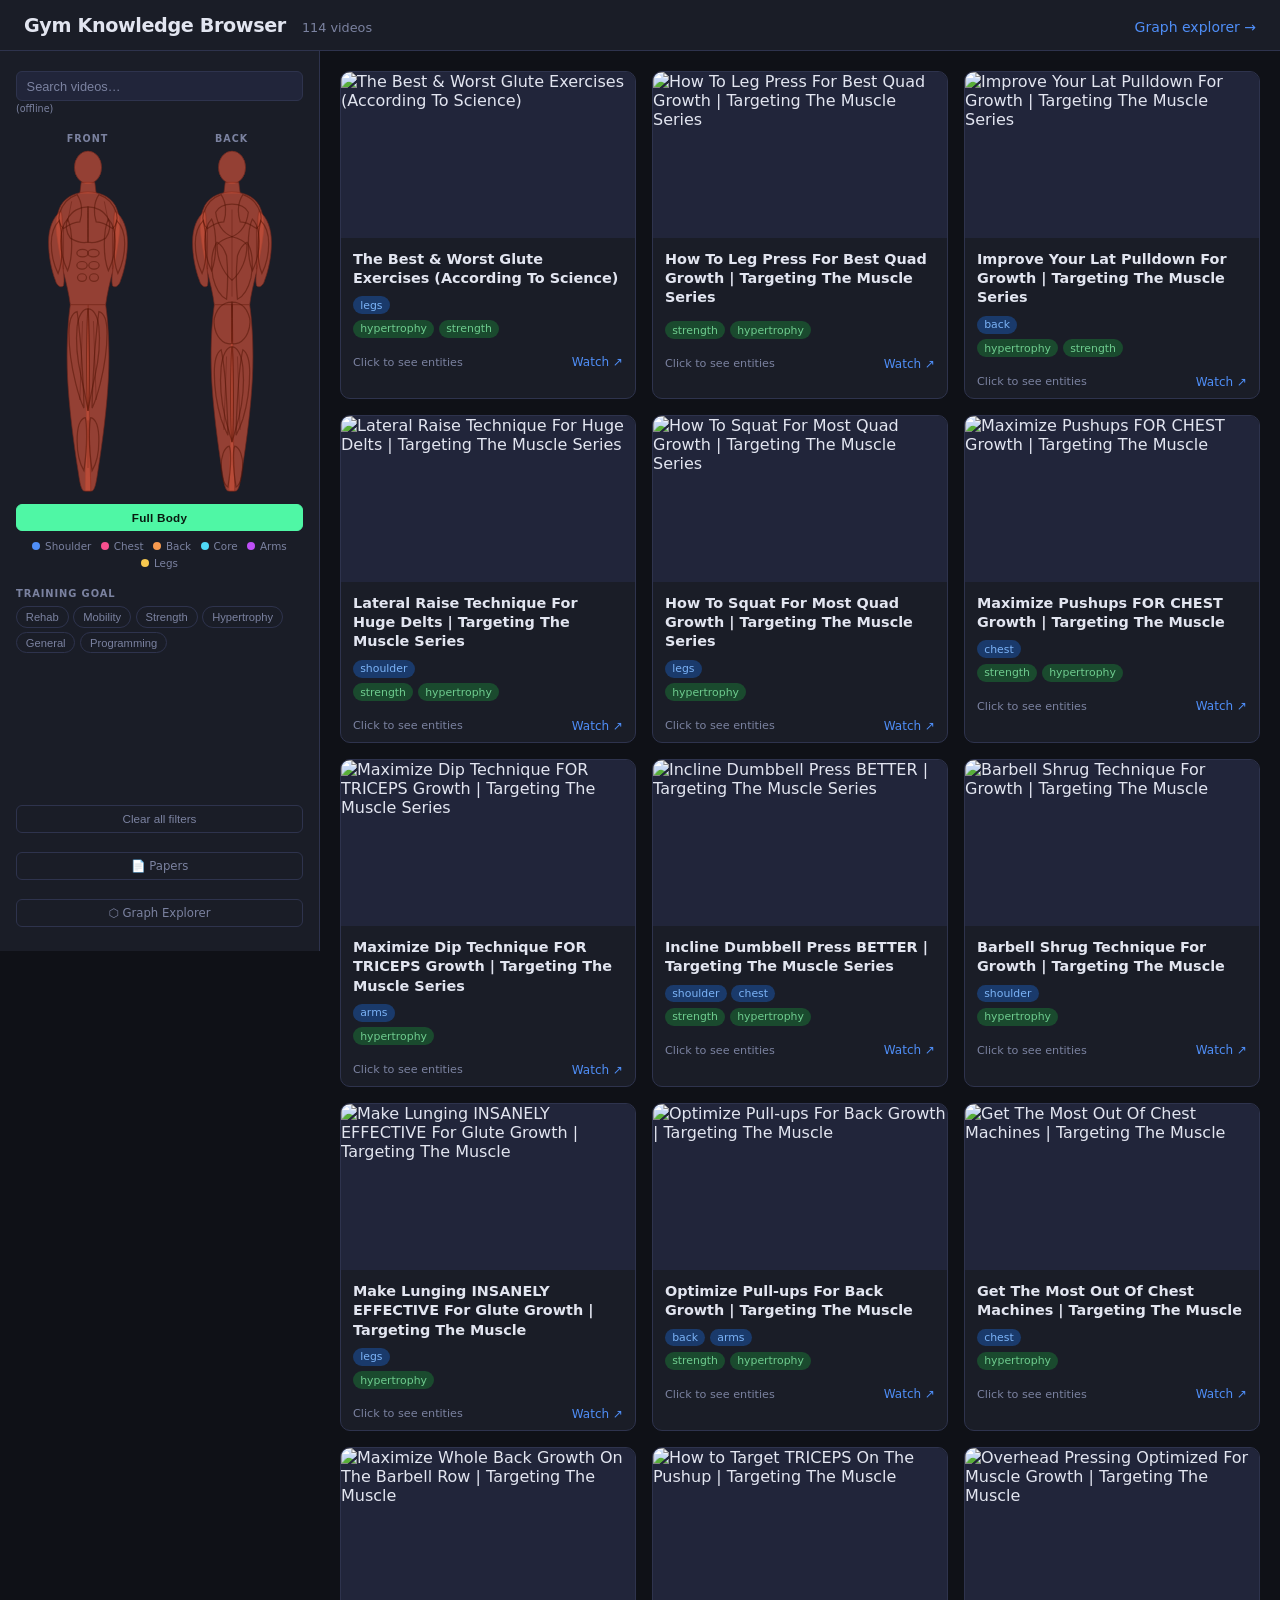
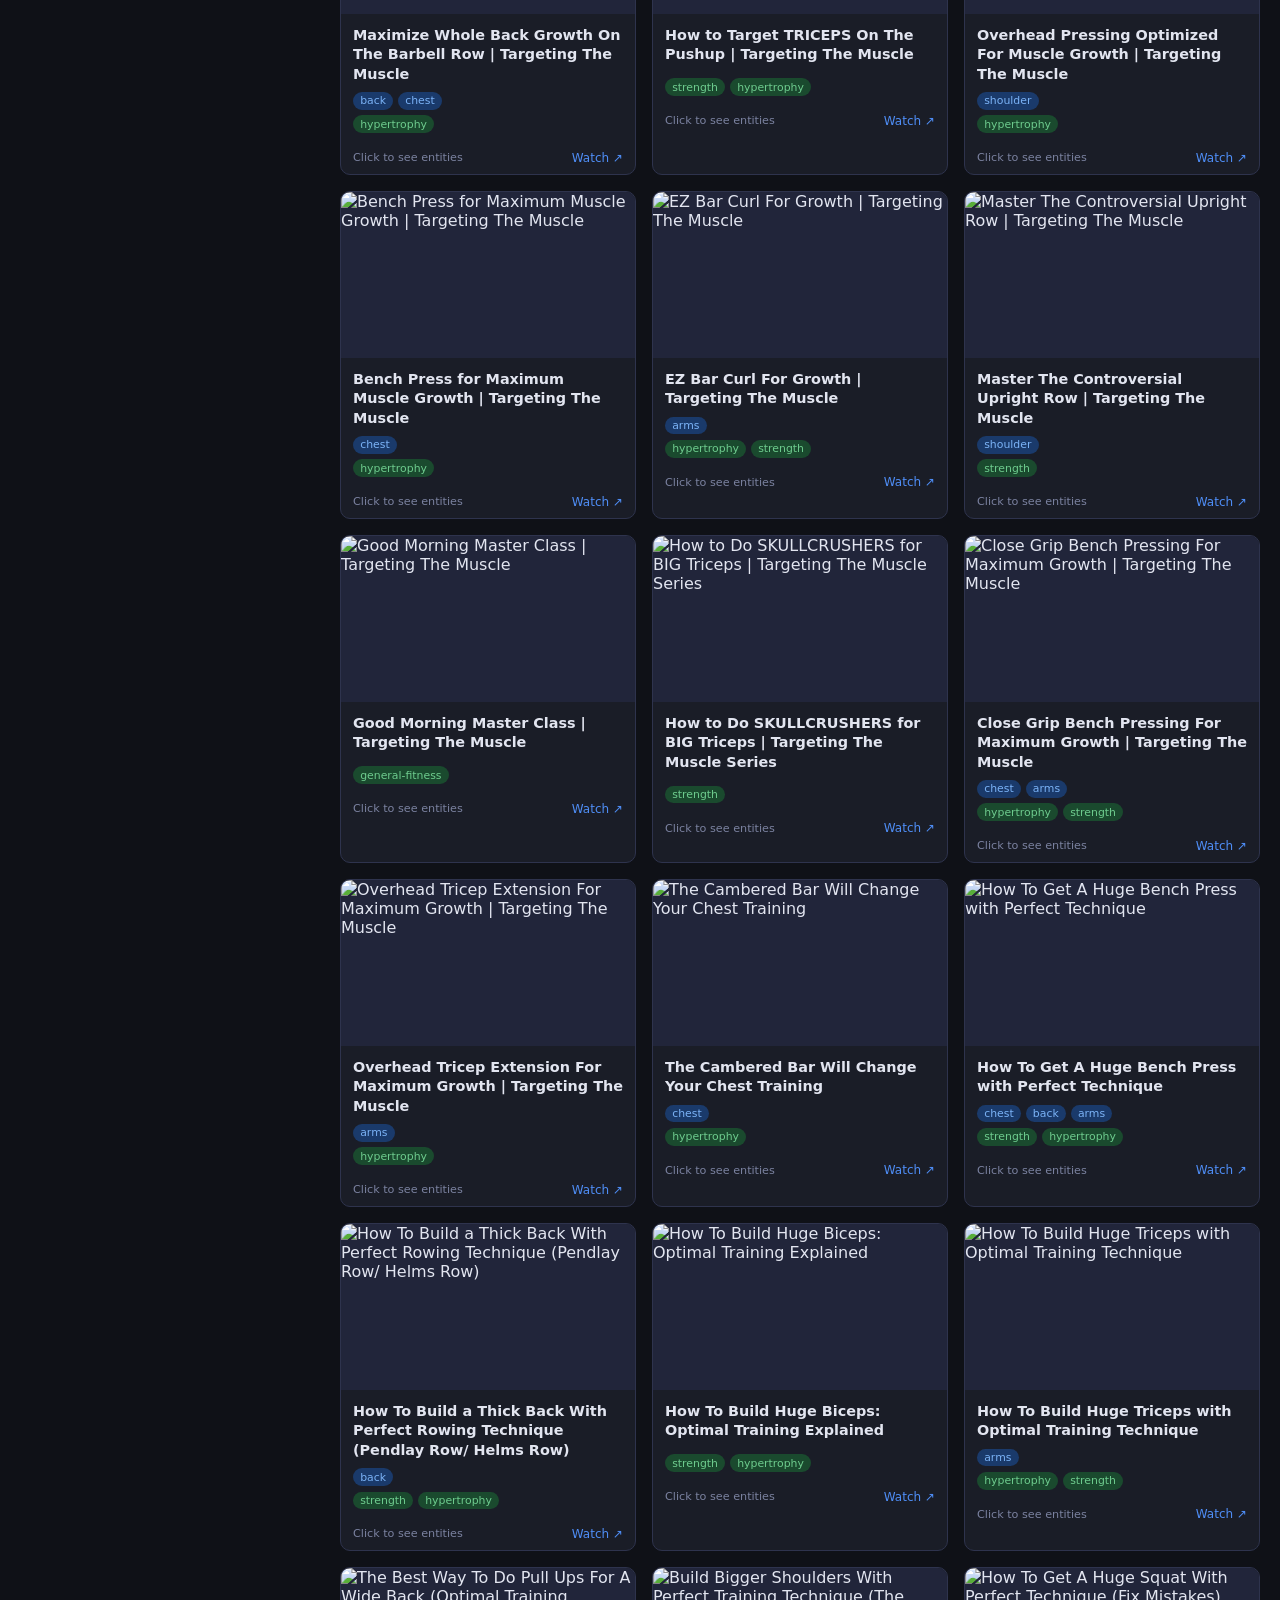
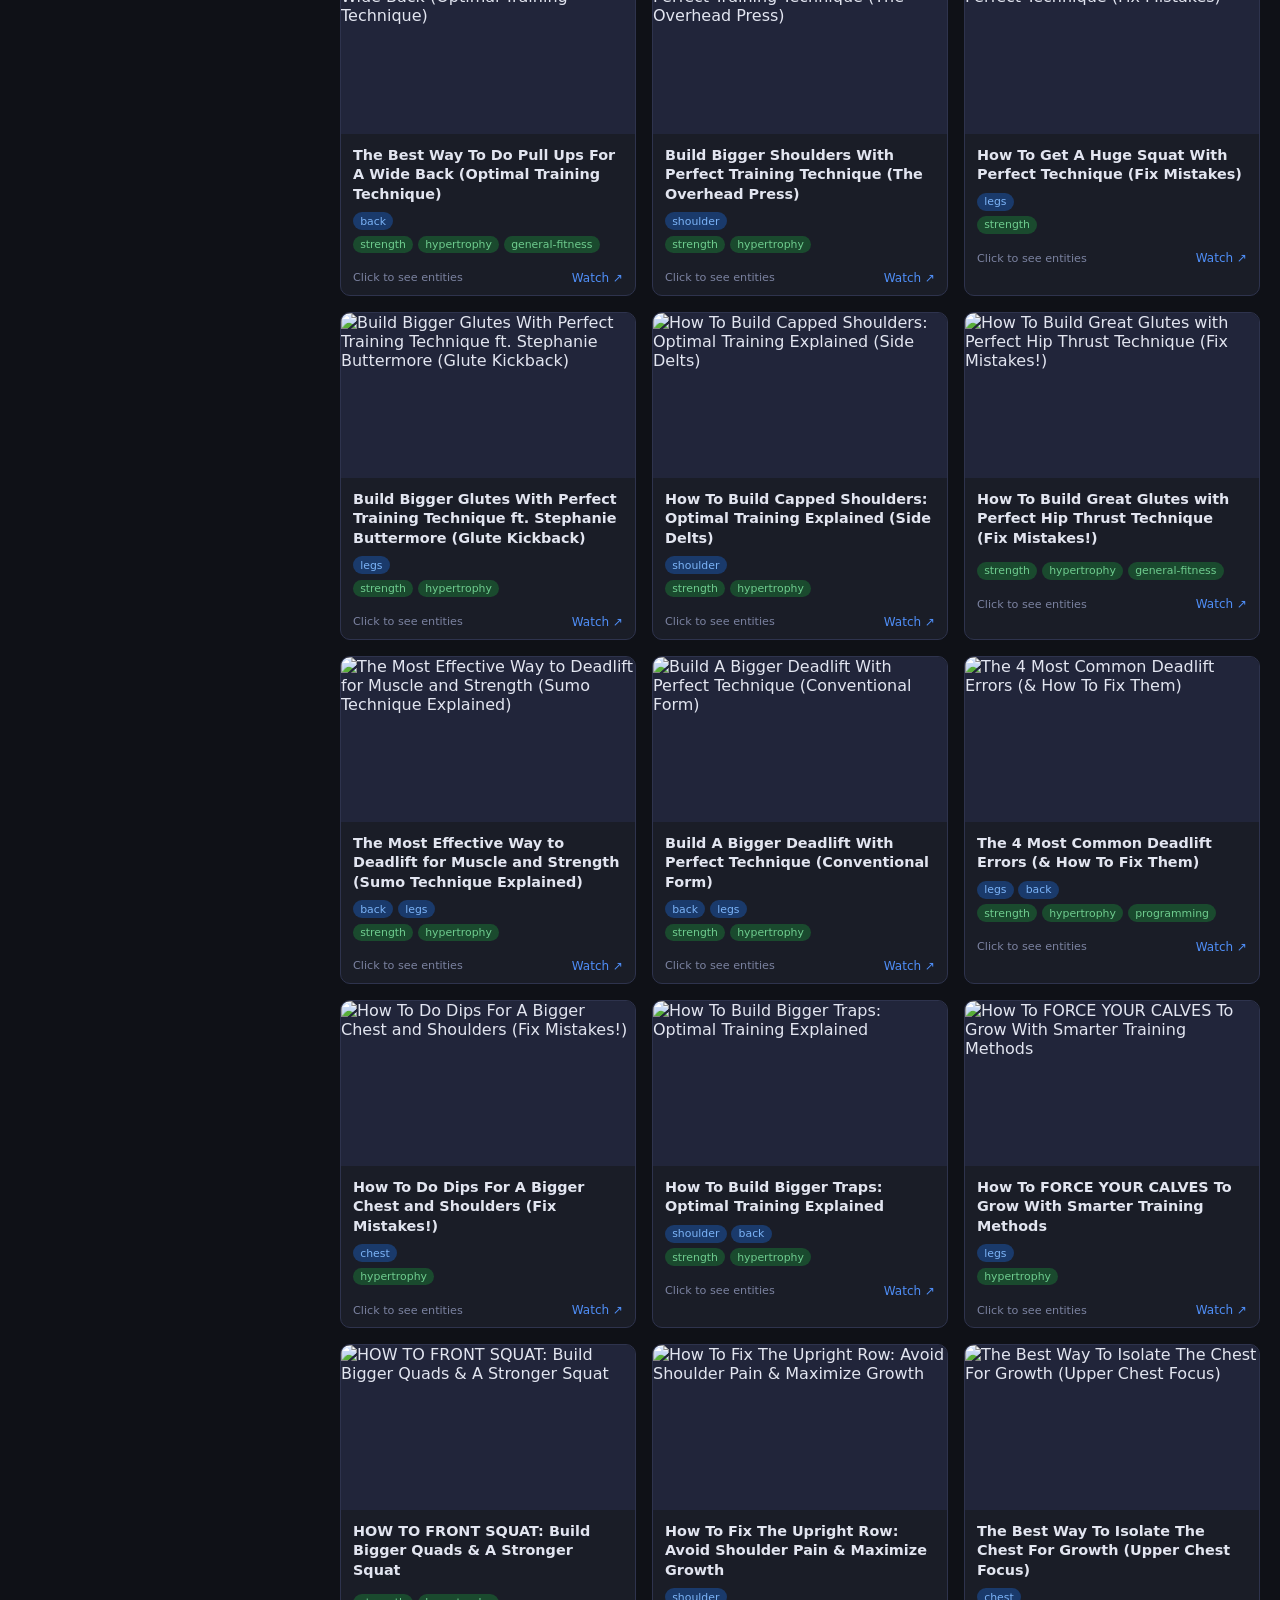
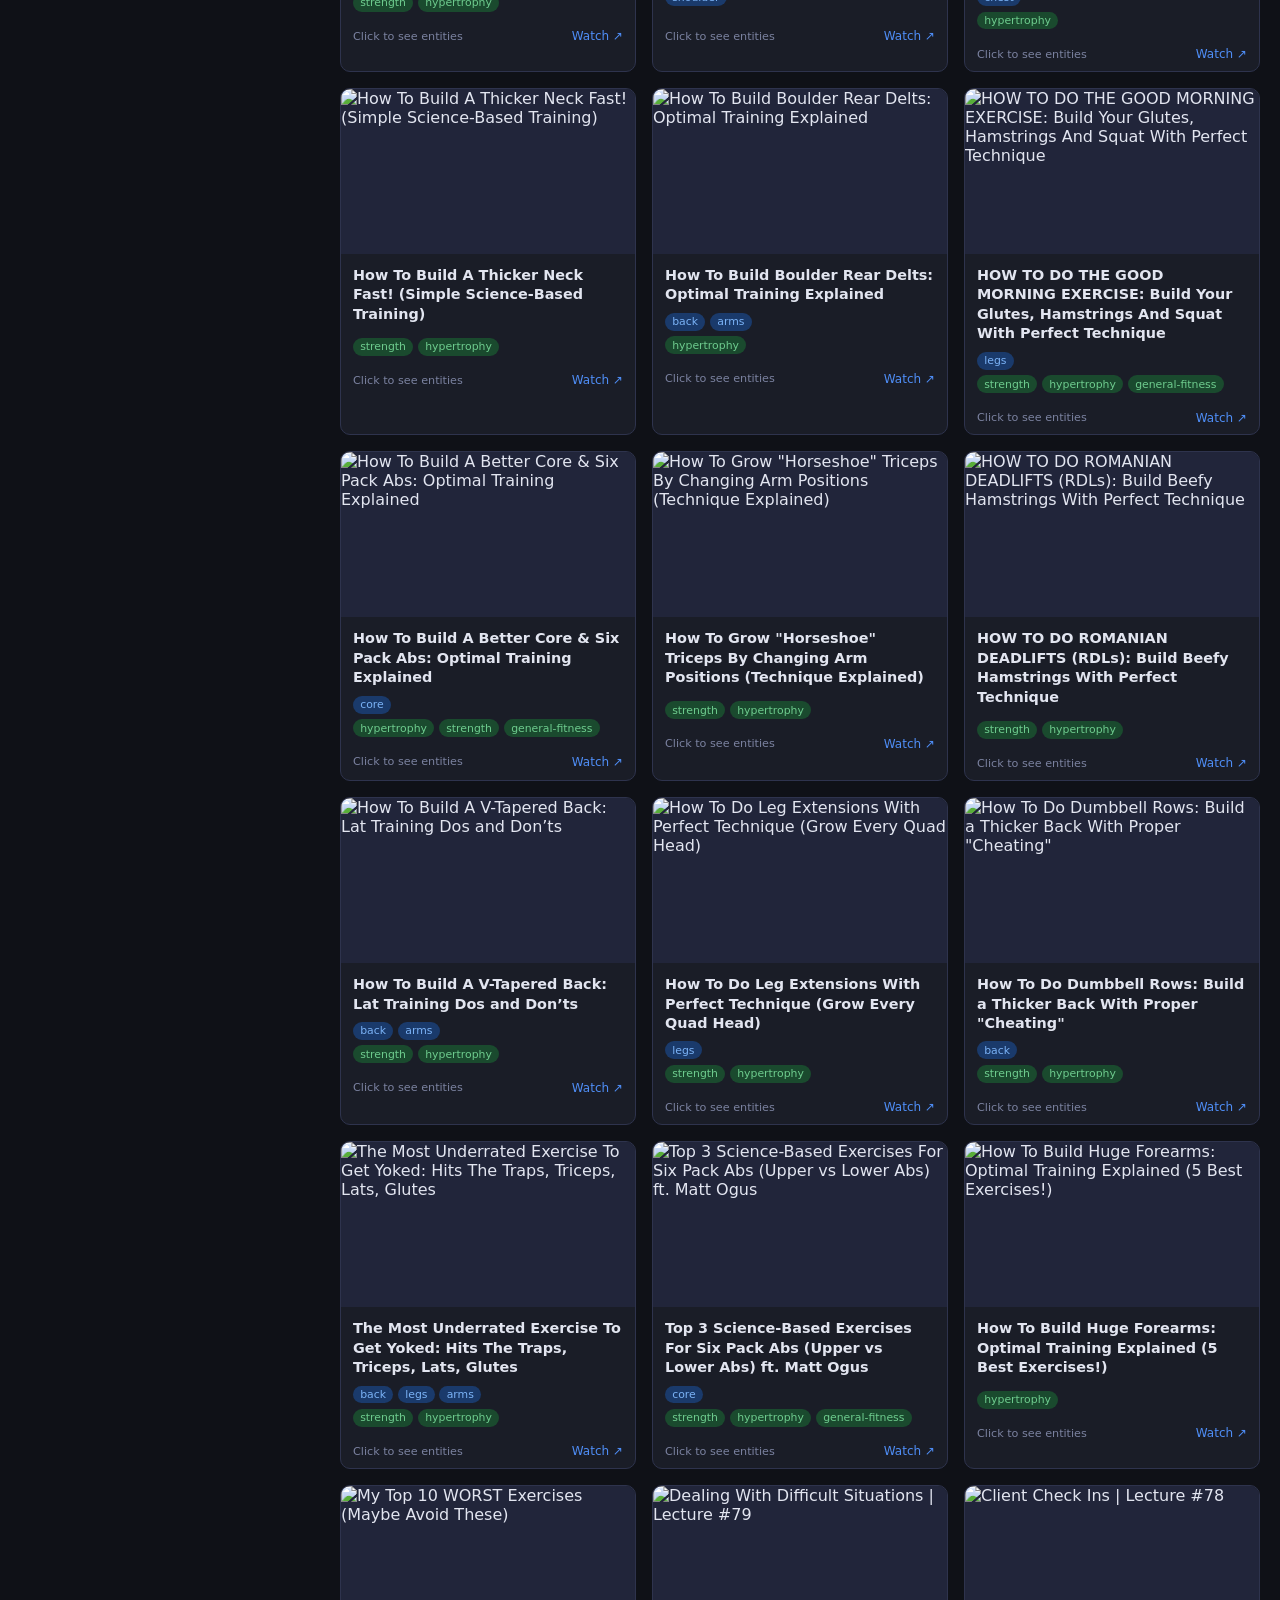
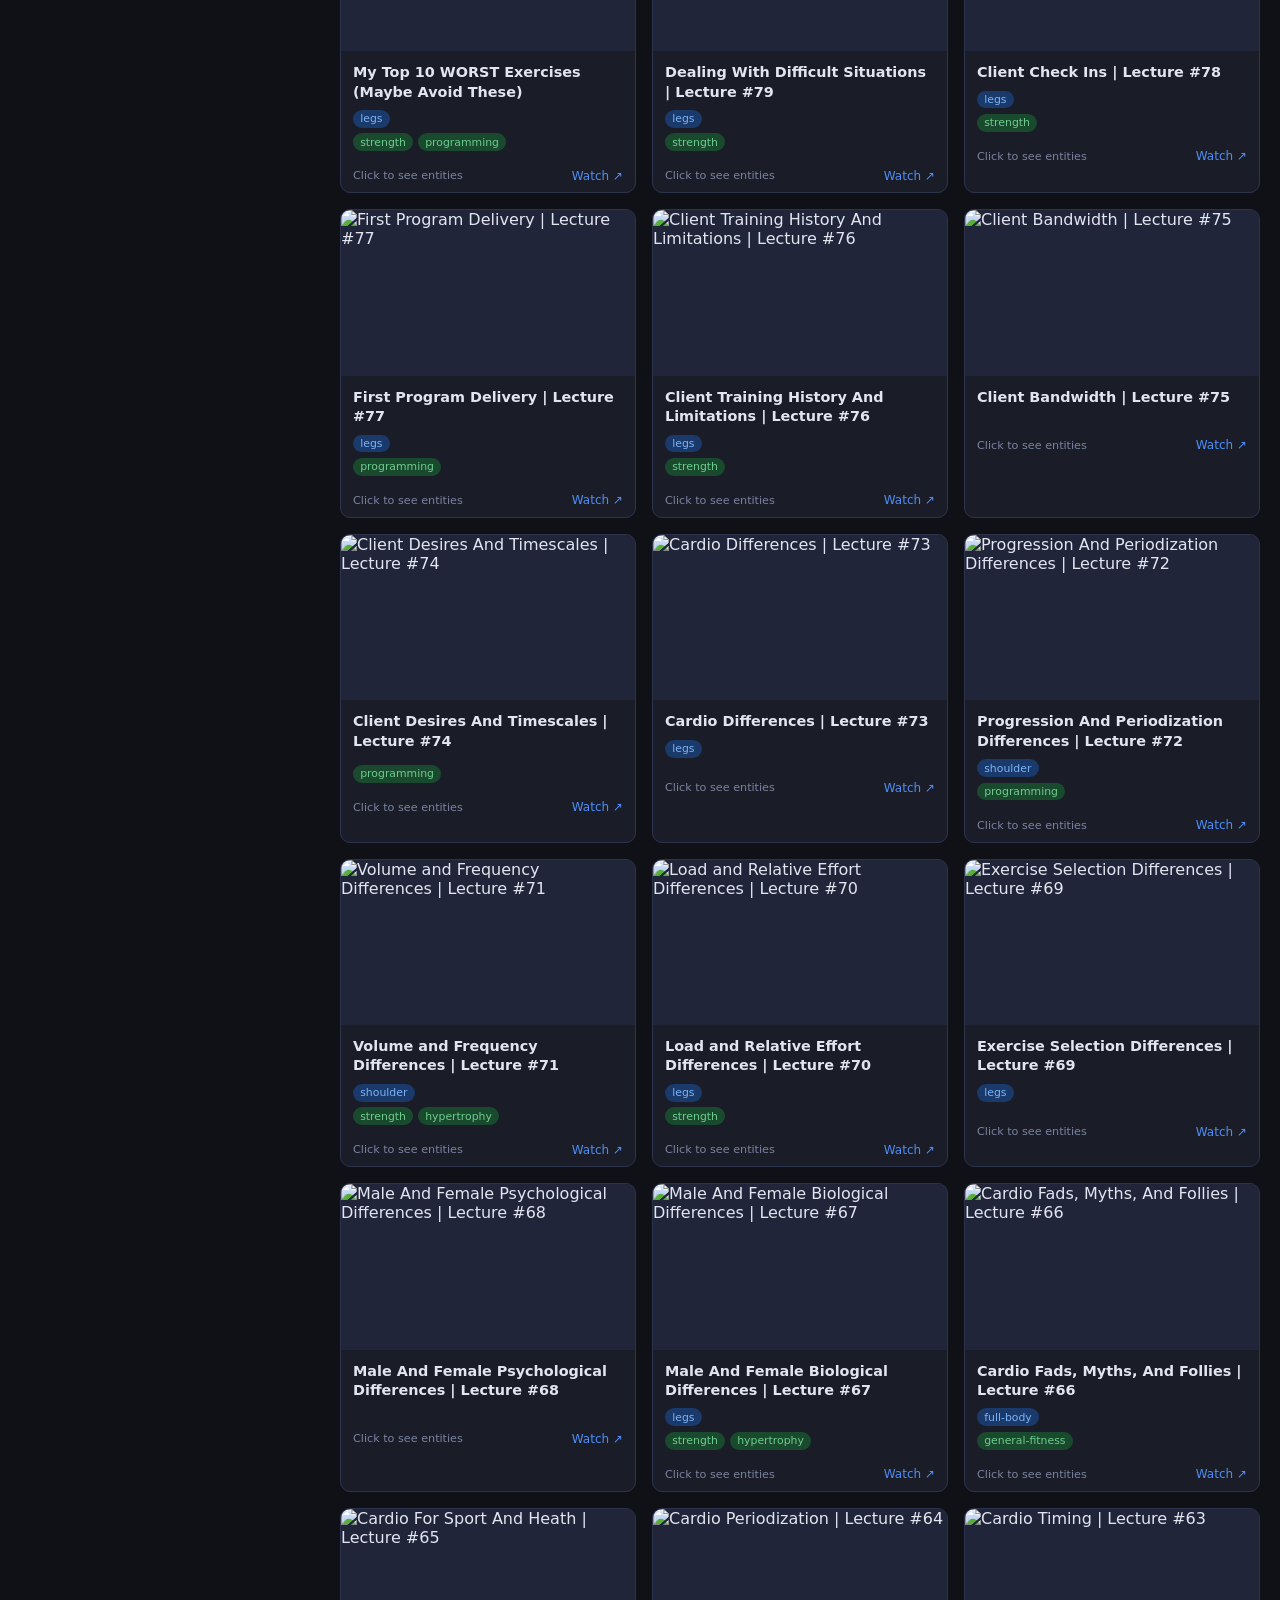
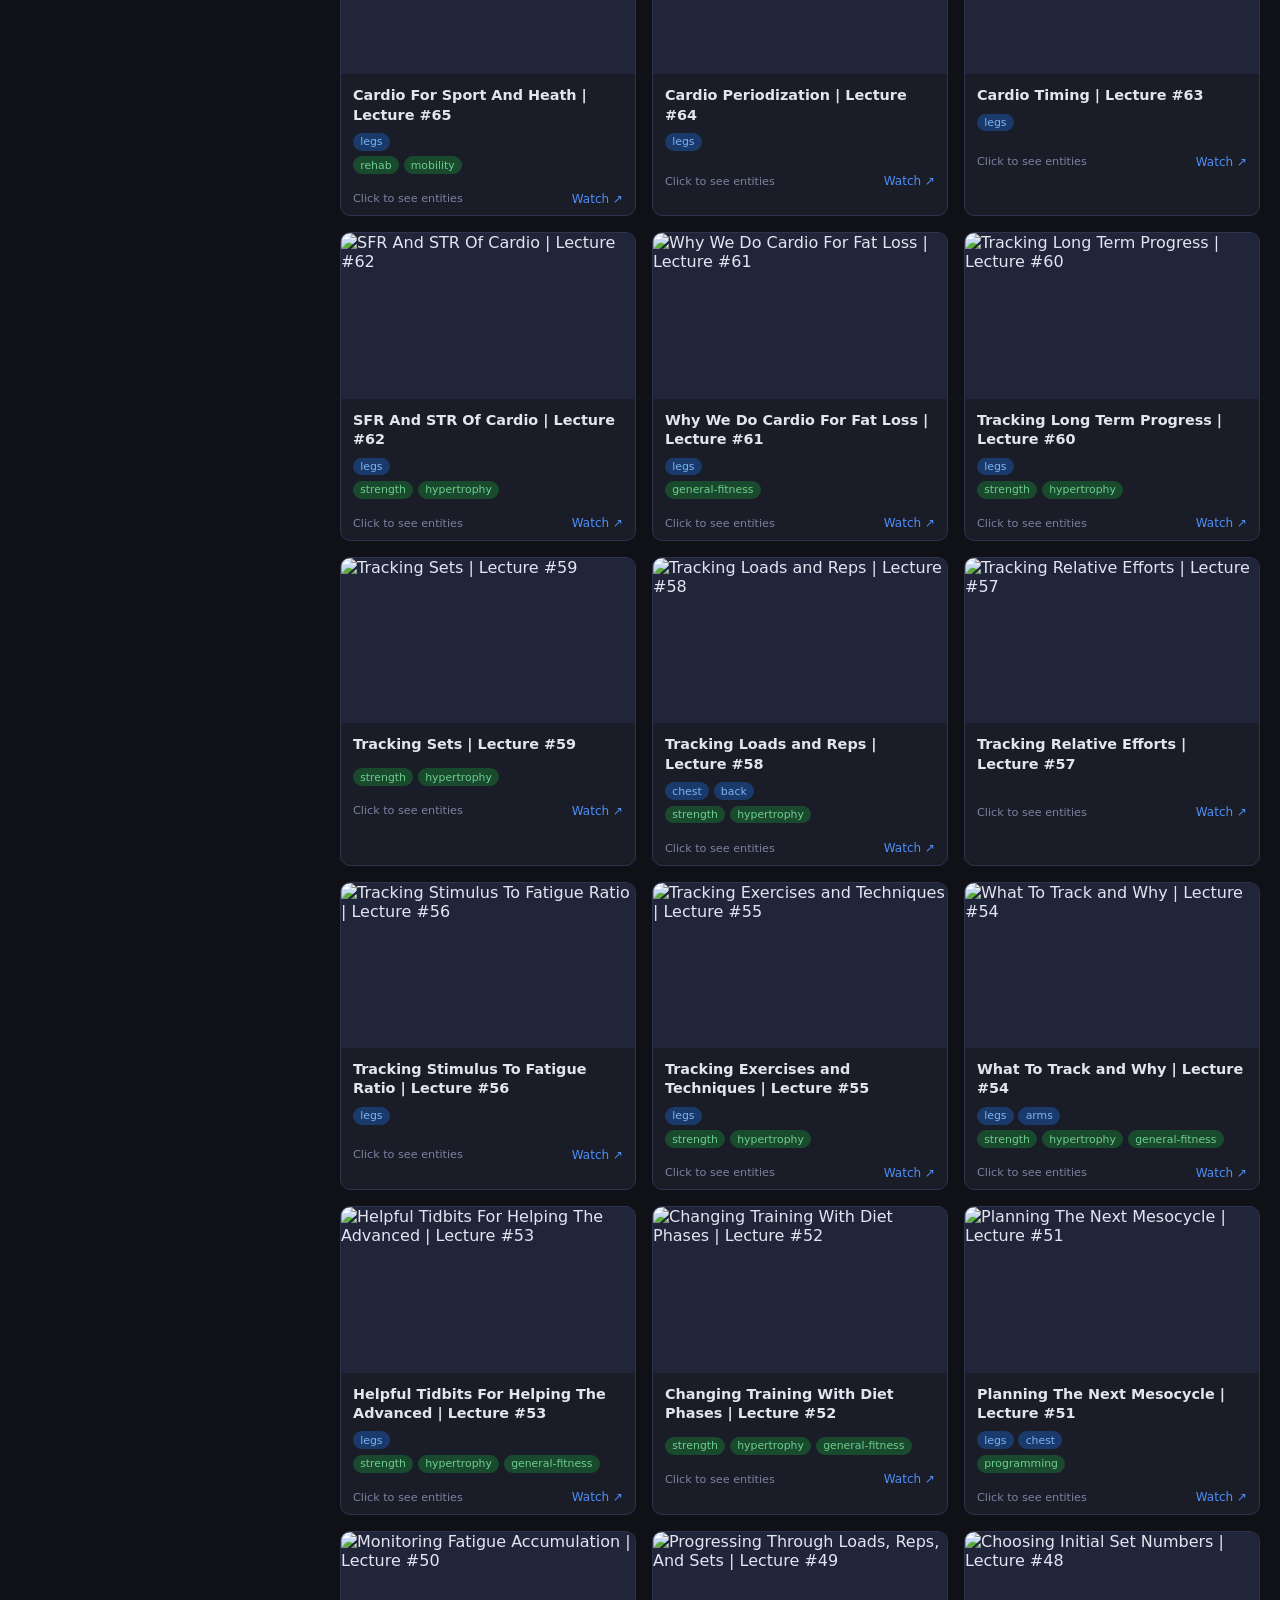
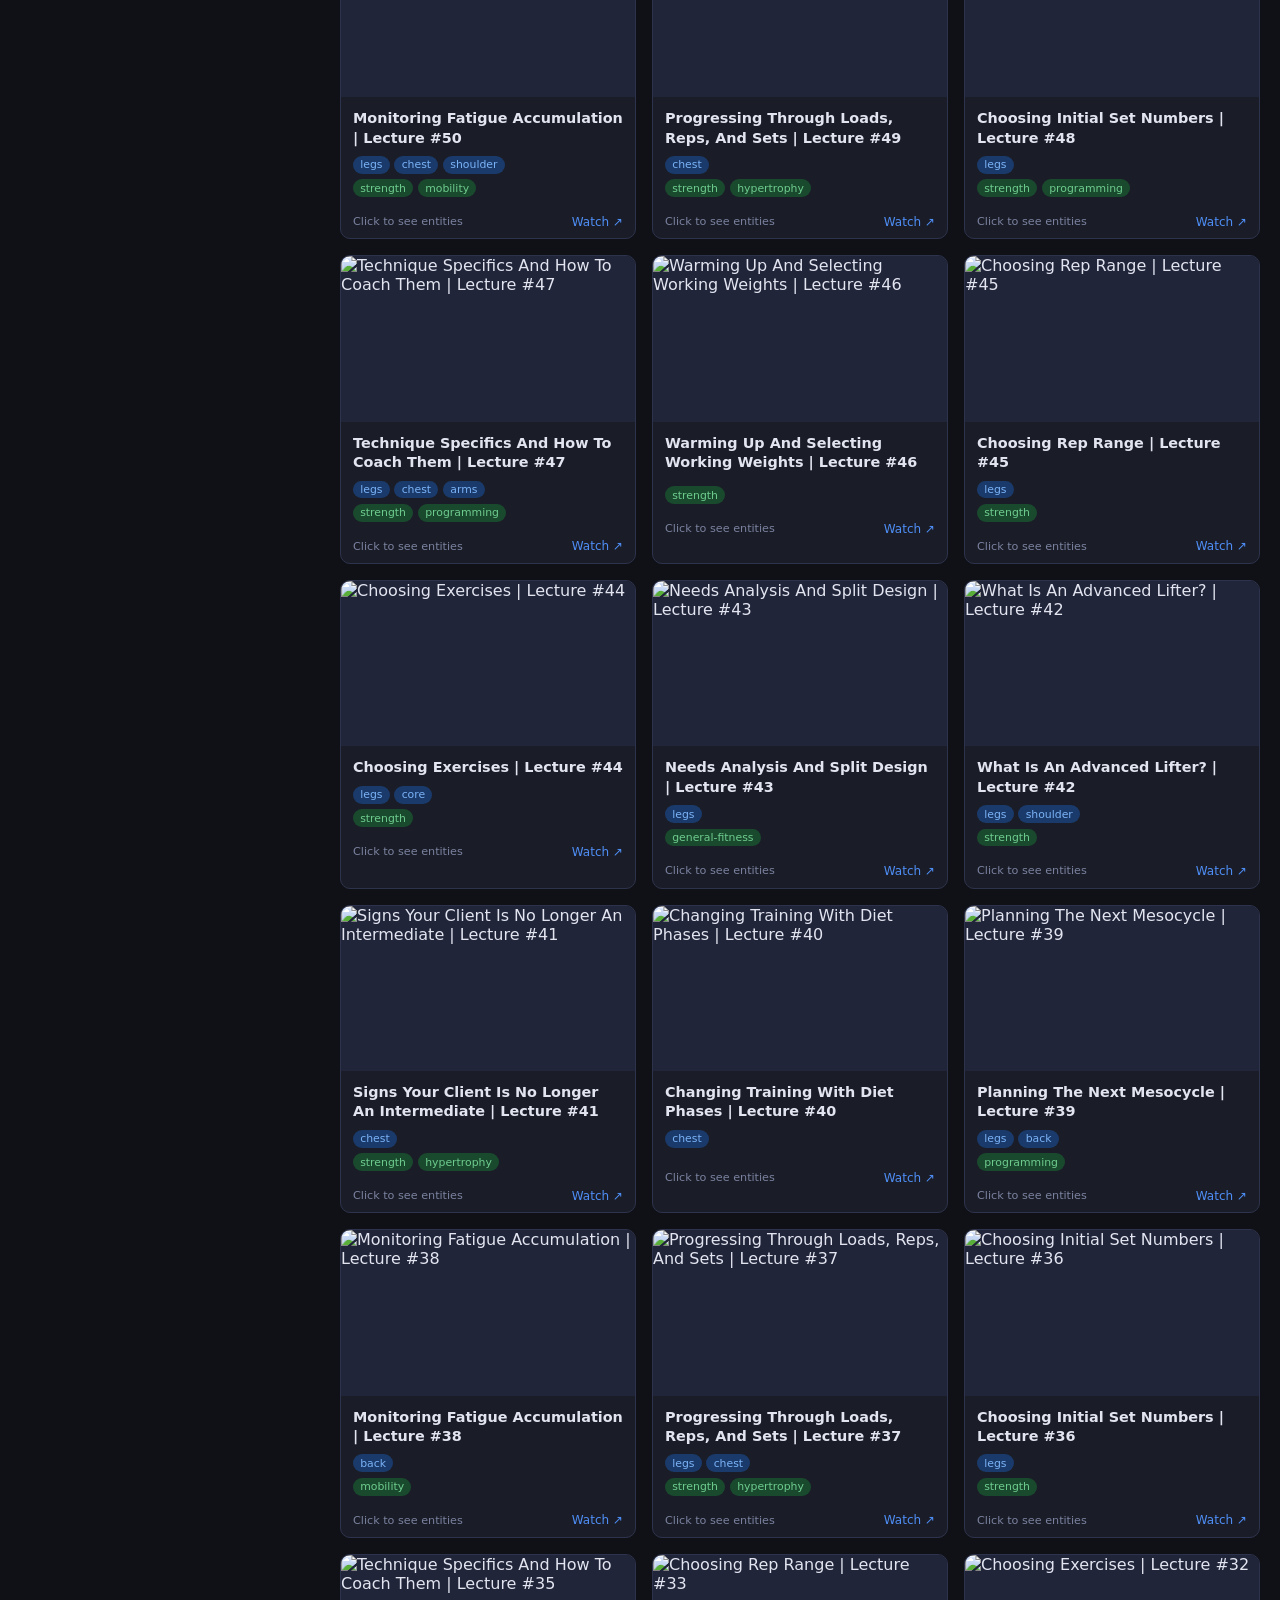
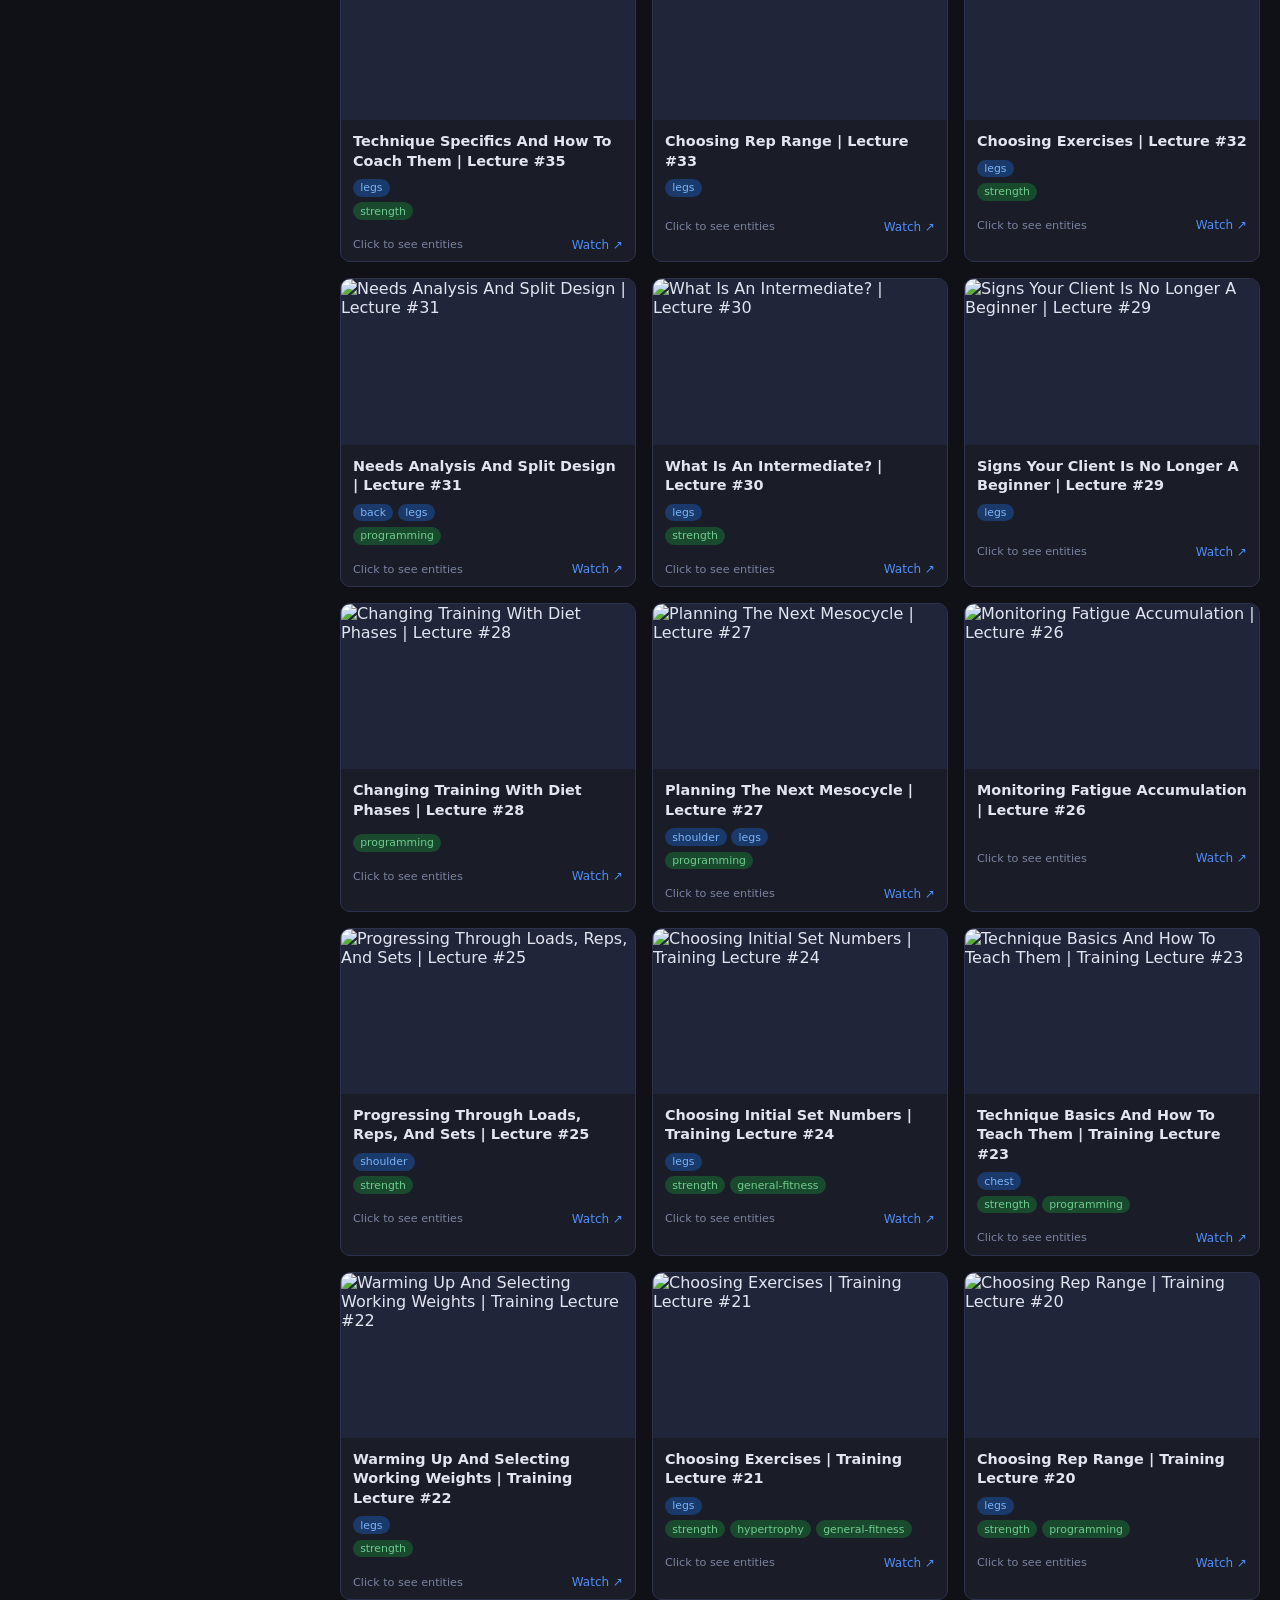
==== commit 5bab4ef1: "feat: proactive paper discovery — OpenAlex, PubMed, Semantic Scholar (closes #74) - config/papers.ya" ====
--- a/docs/index.html
+++ b/docs/index.html
@@ -276,6 +276,21 @@
     }
     #graph-btn:hover { border-color: var(--badge-ent-fg); color: var(--badge-ent-fg); }
 
+    /* ── Papers link-button ─────────────────────────────────────────────────── */
+    #papers-btn {
+      display: block;
+      padding: 0.38rem;
+      background: transparent;
+      border: 1px solid var(--border);
+      border-radius: 6px;
+      color: var(--text-muted);
+      font-size: 0.73rem;
+      text-align: center;
+      text-decoration: none;
+      transition: border-color 0.12s, color 0.12s;
+    }
+    #papers-btn:hover { border-color: #f7874f; color: #f7874f; }
+
     /* ── Entity Hub Panel ───────────────────────────────────────────────────── */
     .entity-hub {
       border-top: 1px solid var(--border);
@@ -560,6 +575,7 @@
       <div id="entity-hub-content"></div>
     </div>
 
+    <a id="papers-btn" href="papers.html">📄 Papers</a>
     <a id="graph-btn" href="graph.html">⬡ Graph Explorer</a>
 
   </aside>
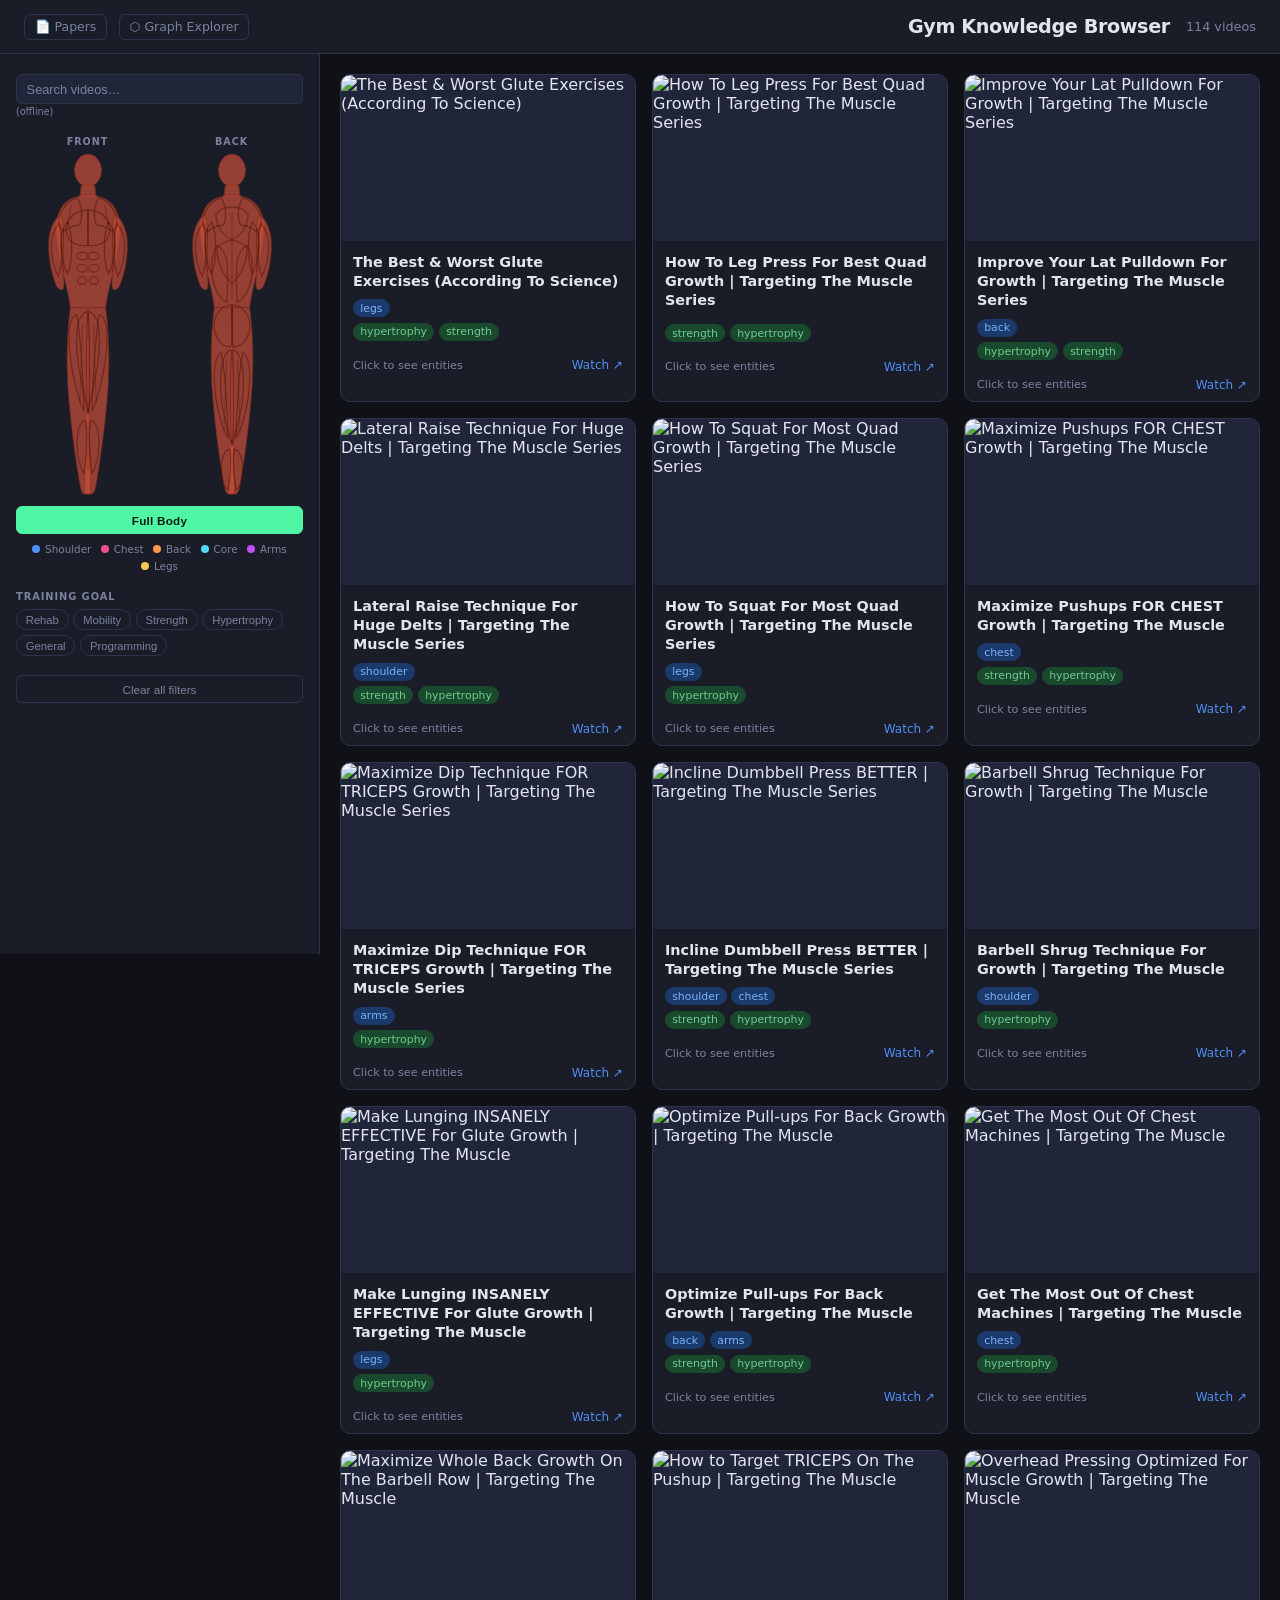
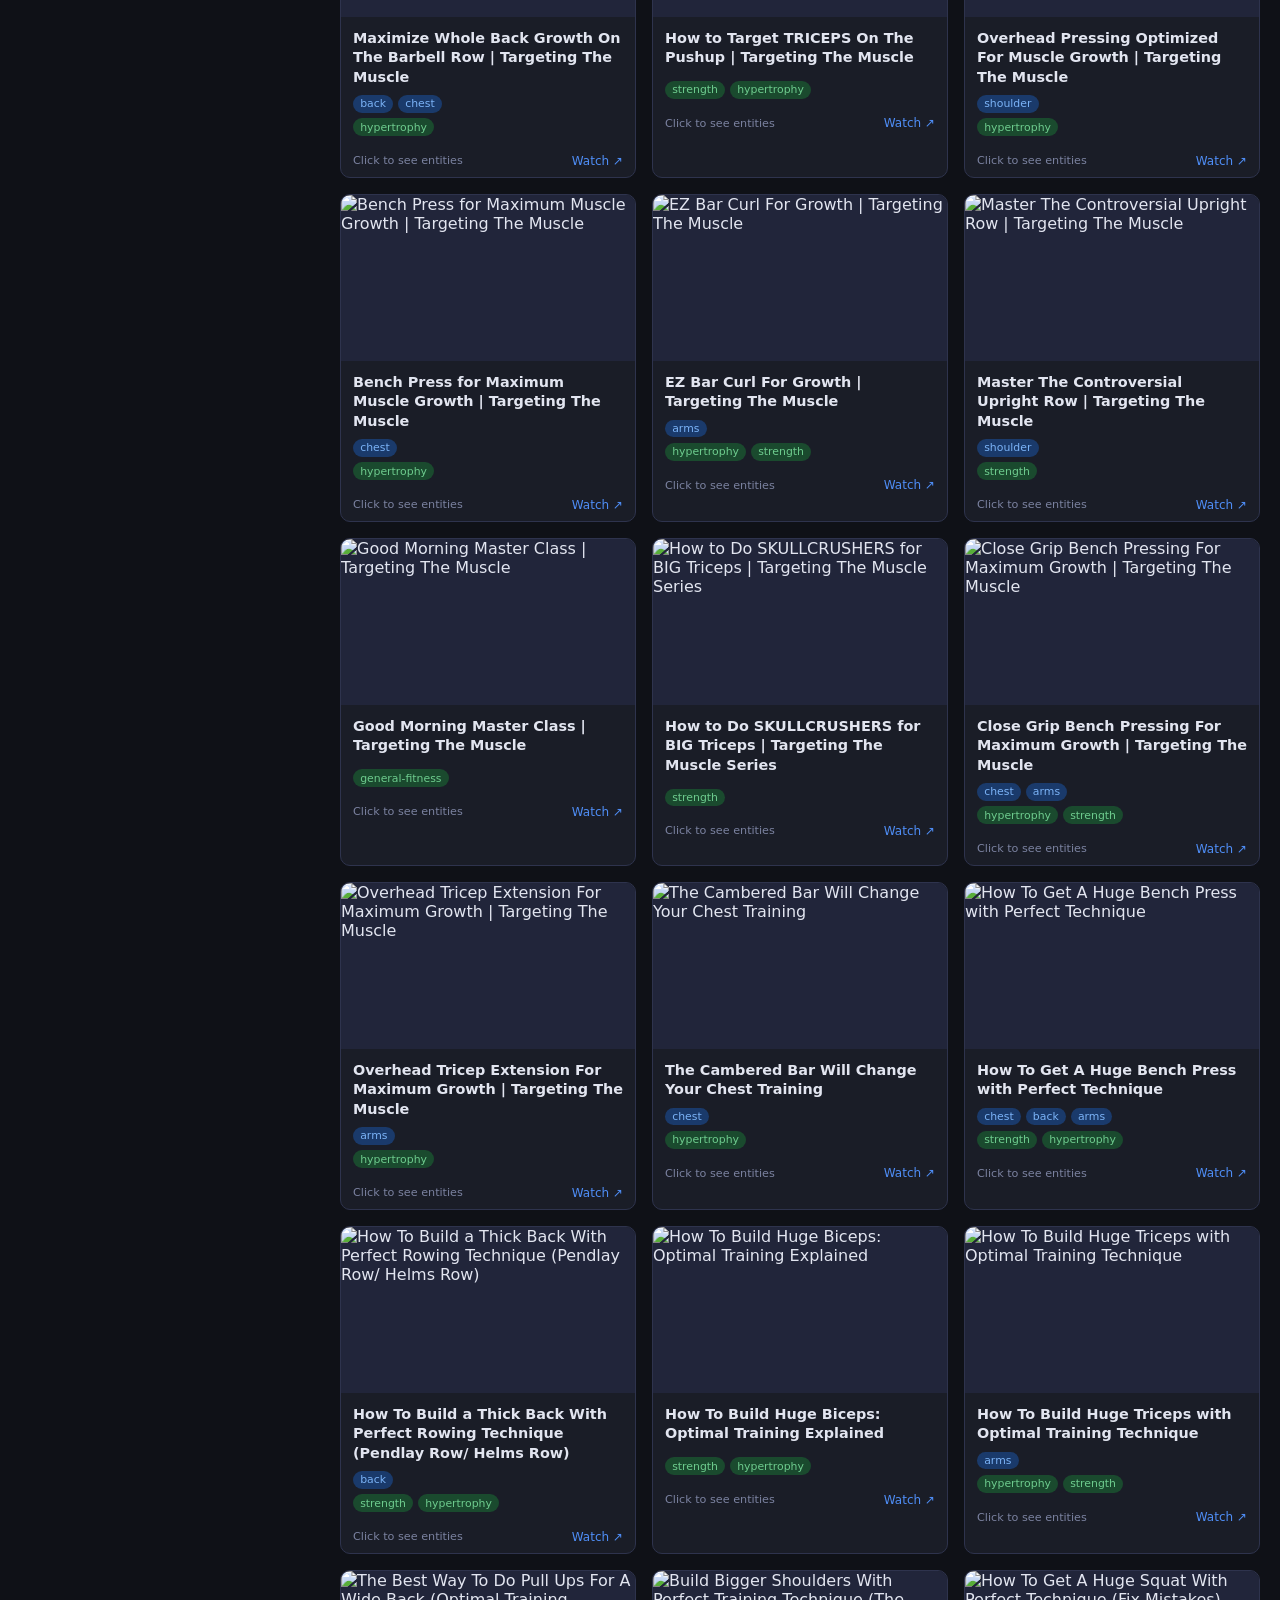
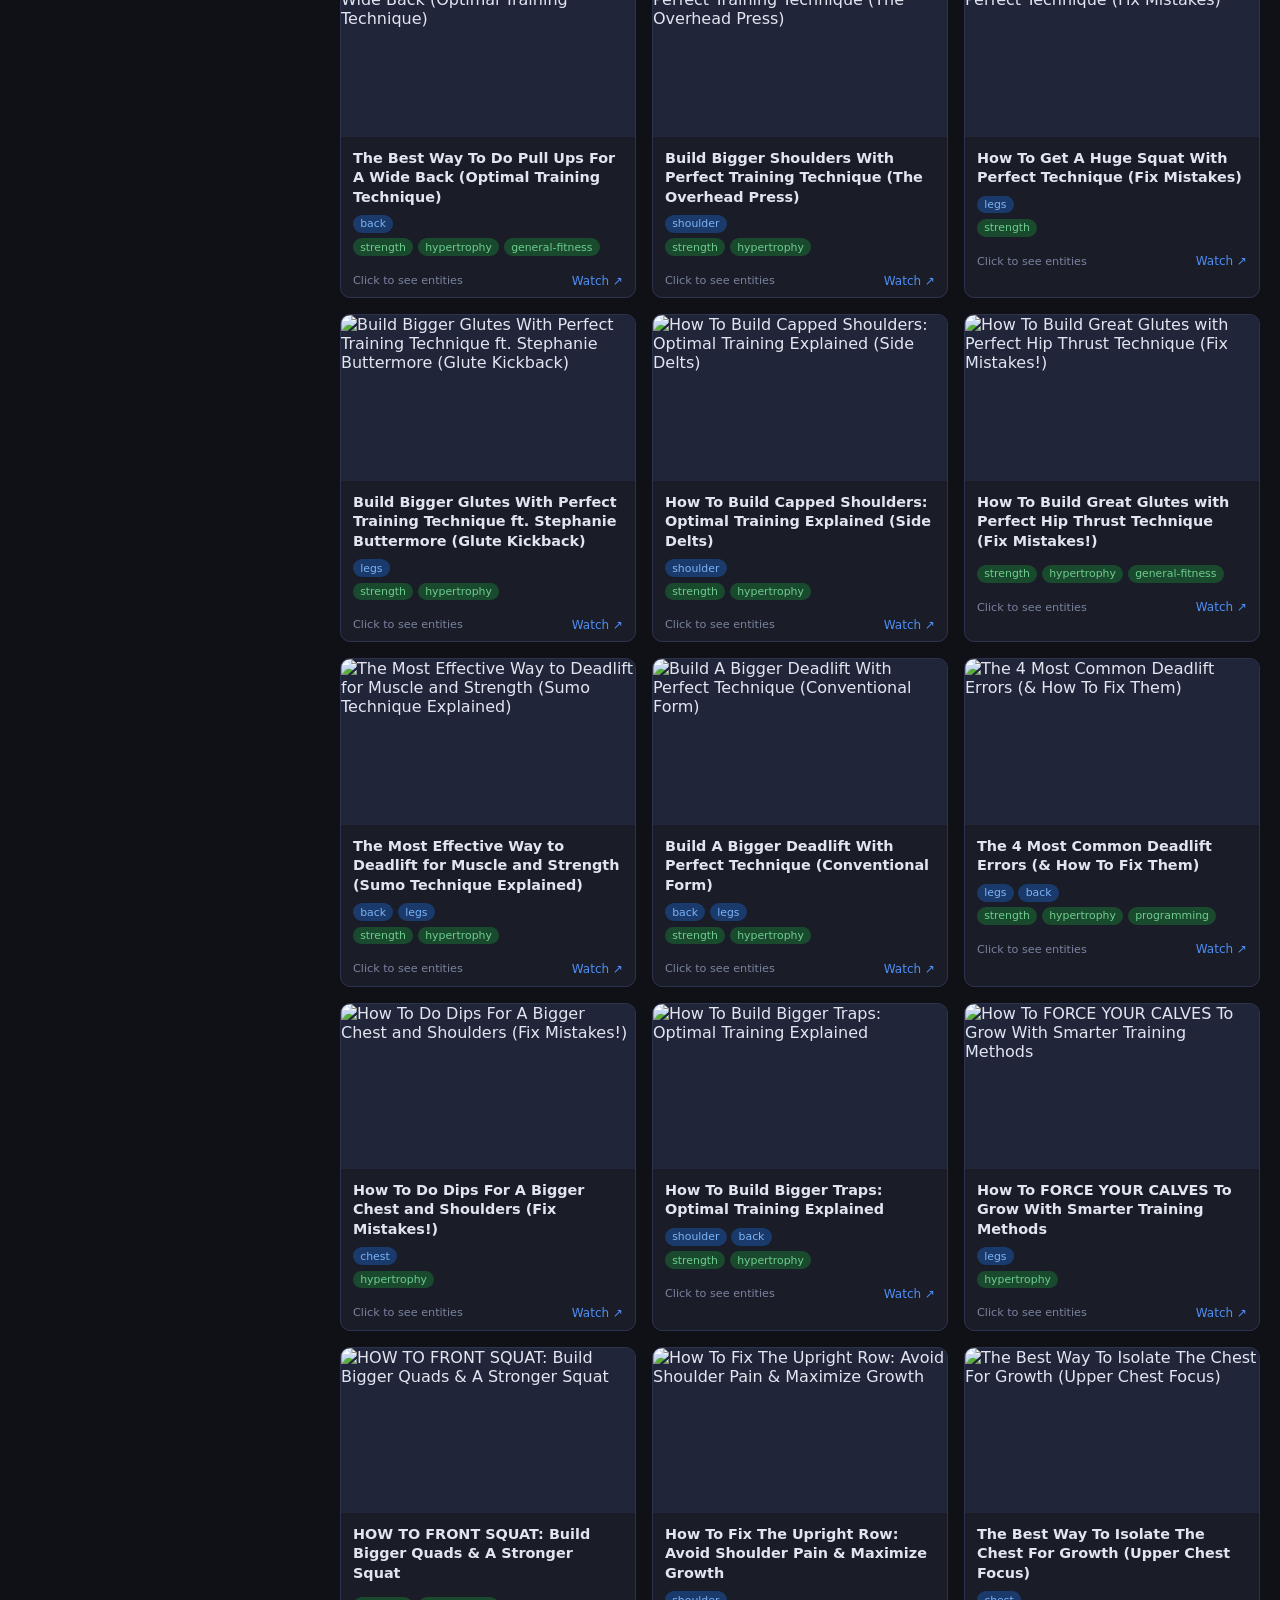
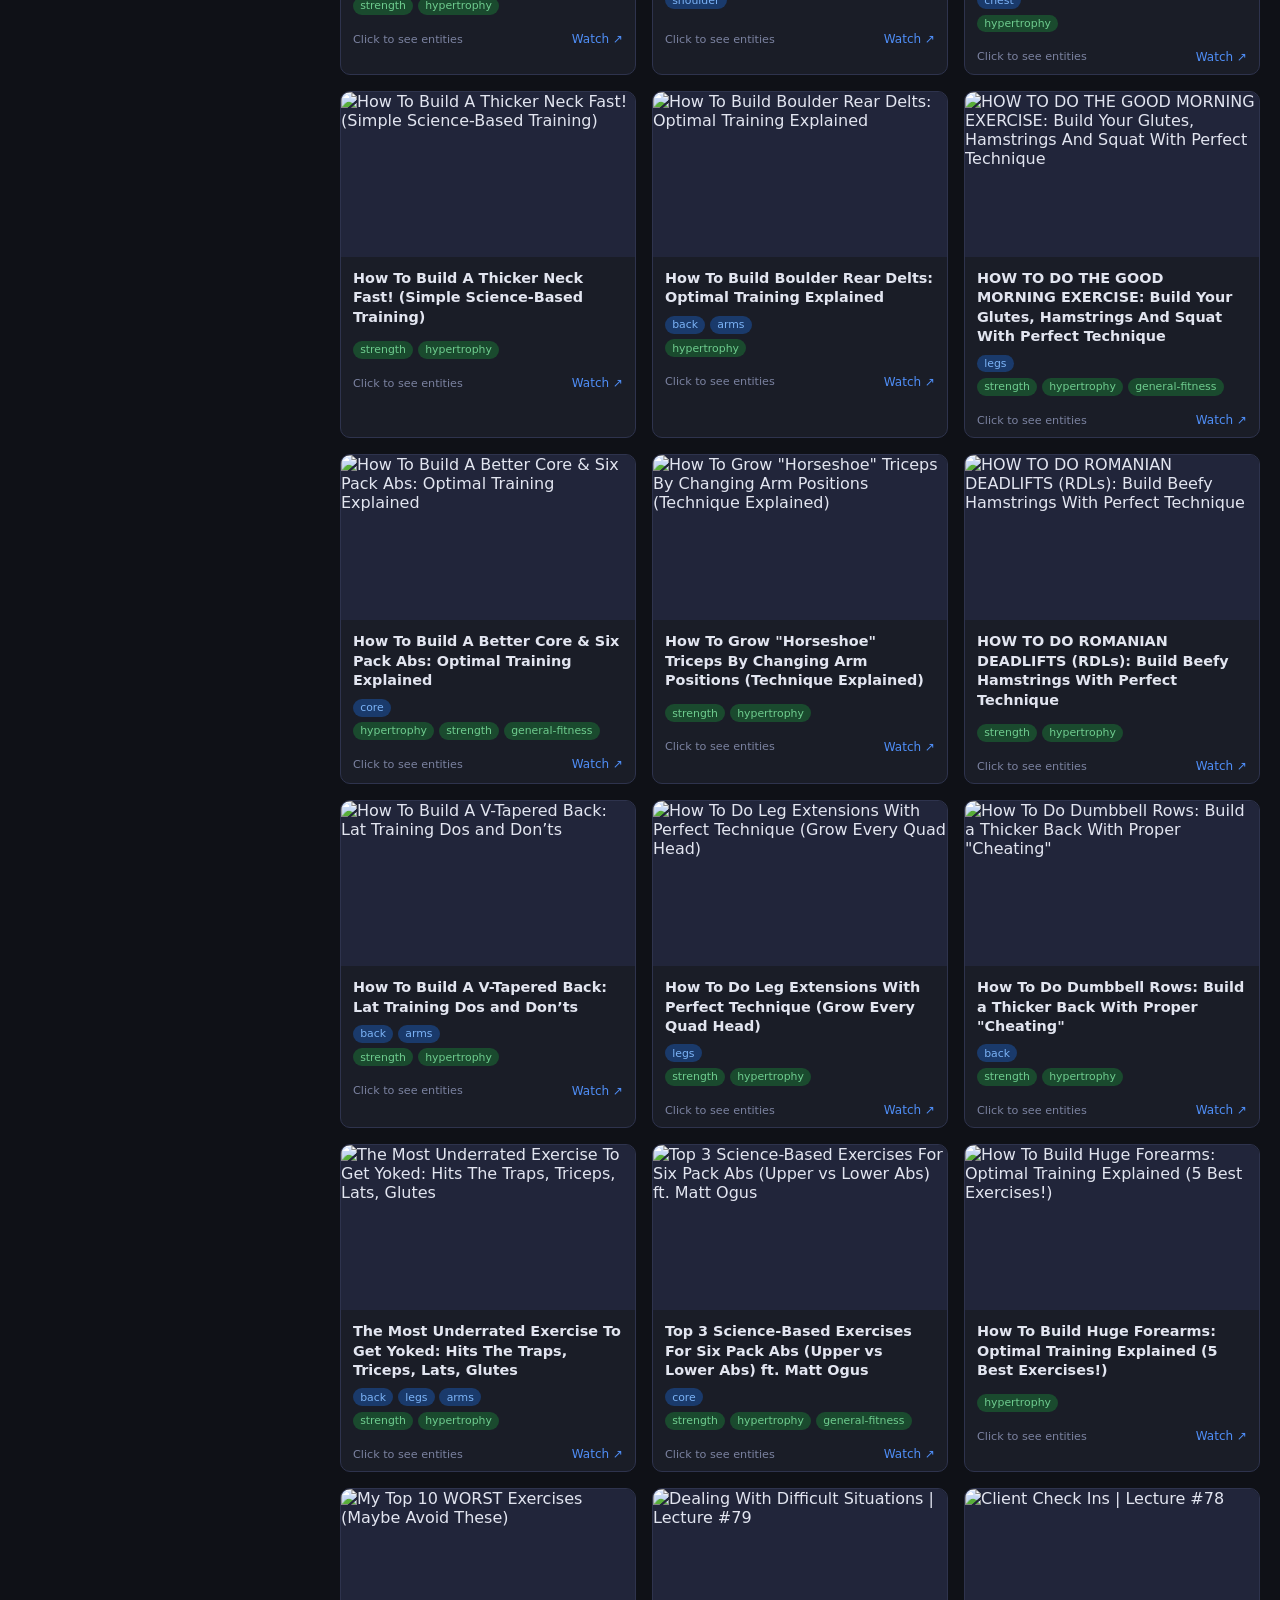
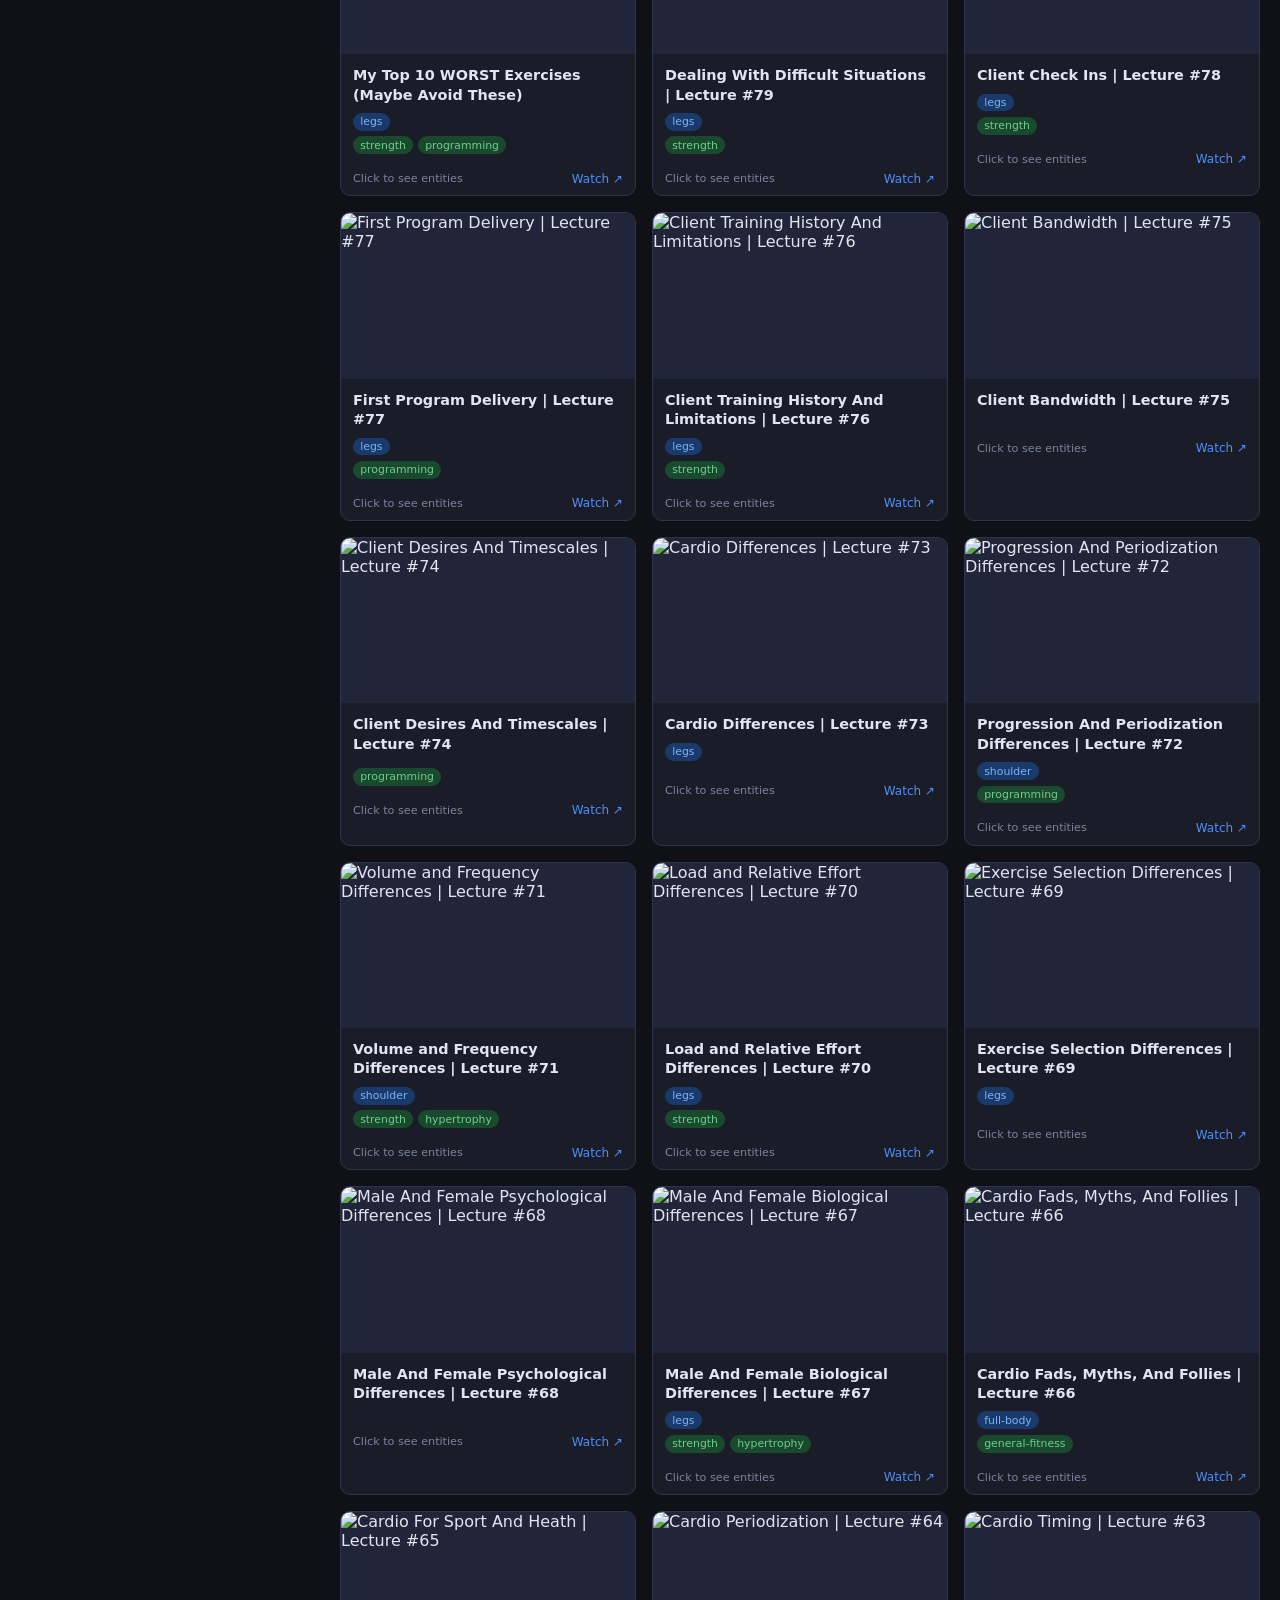
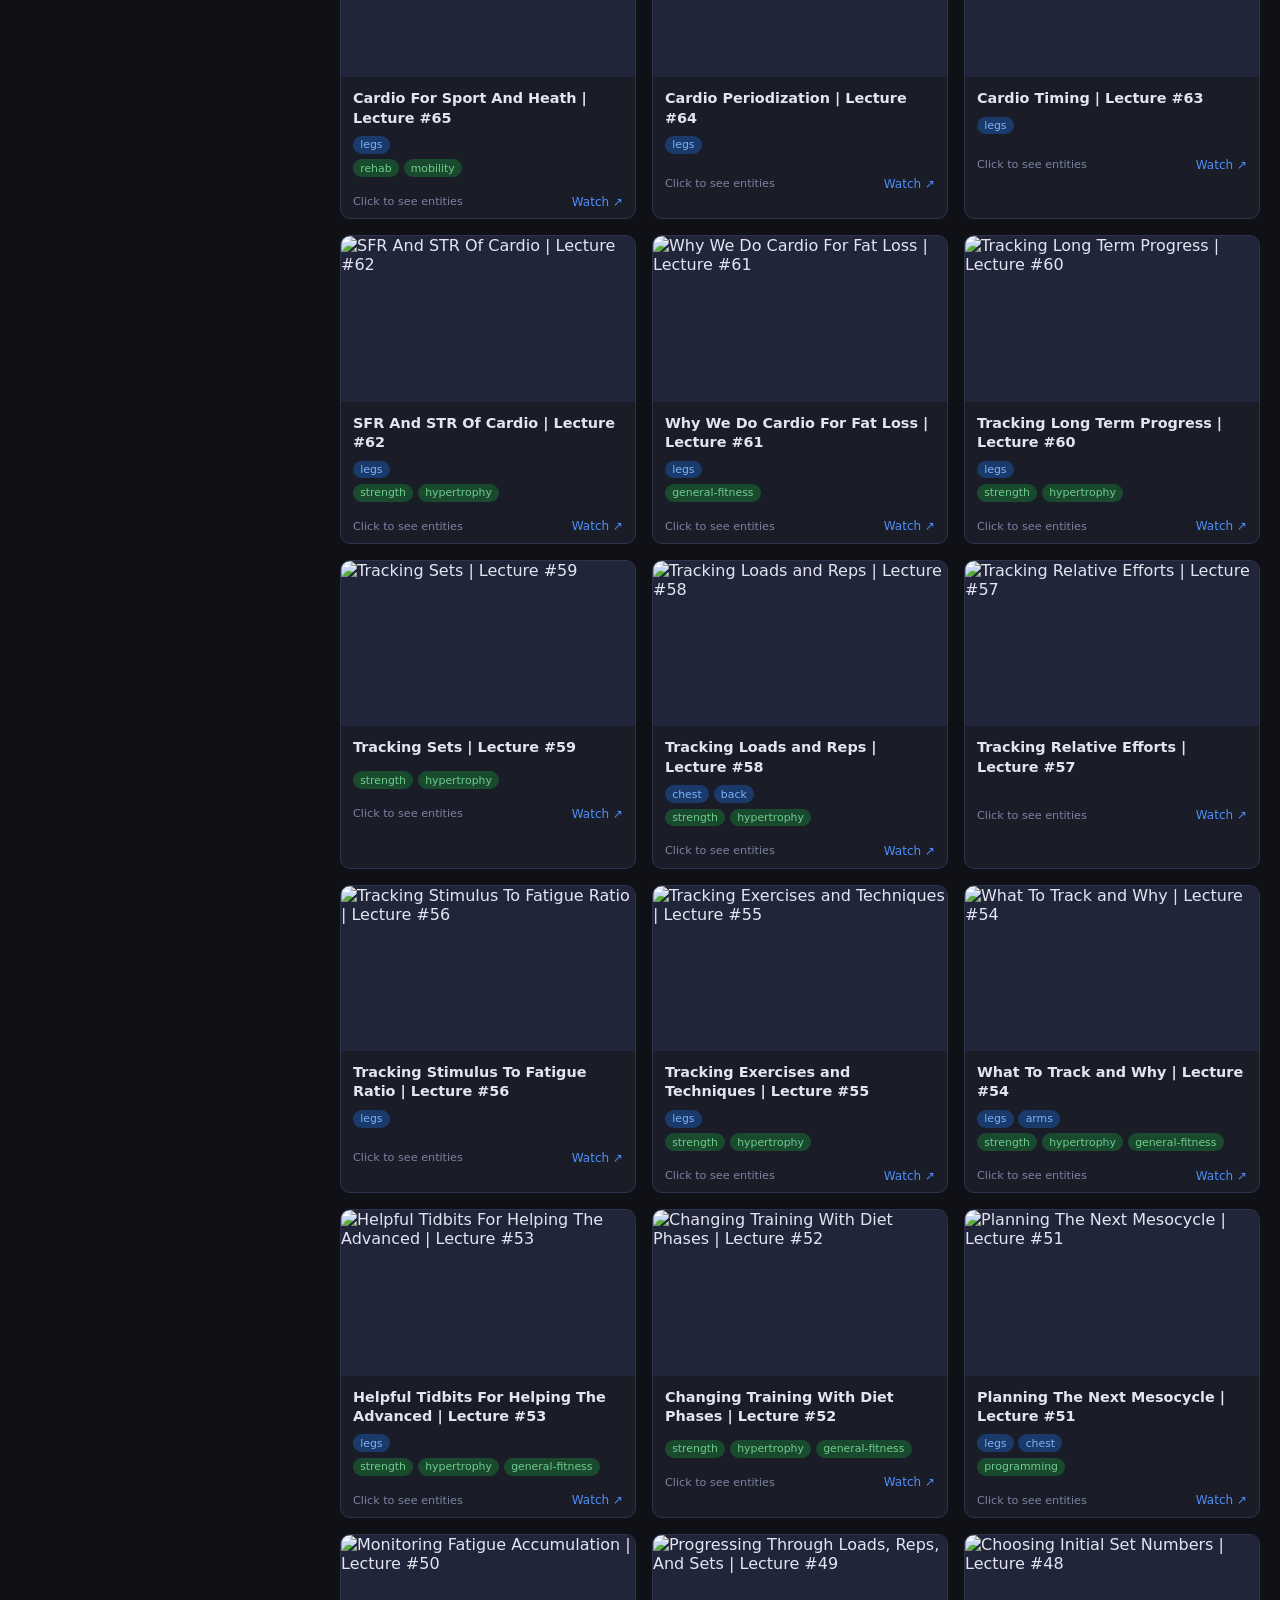
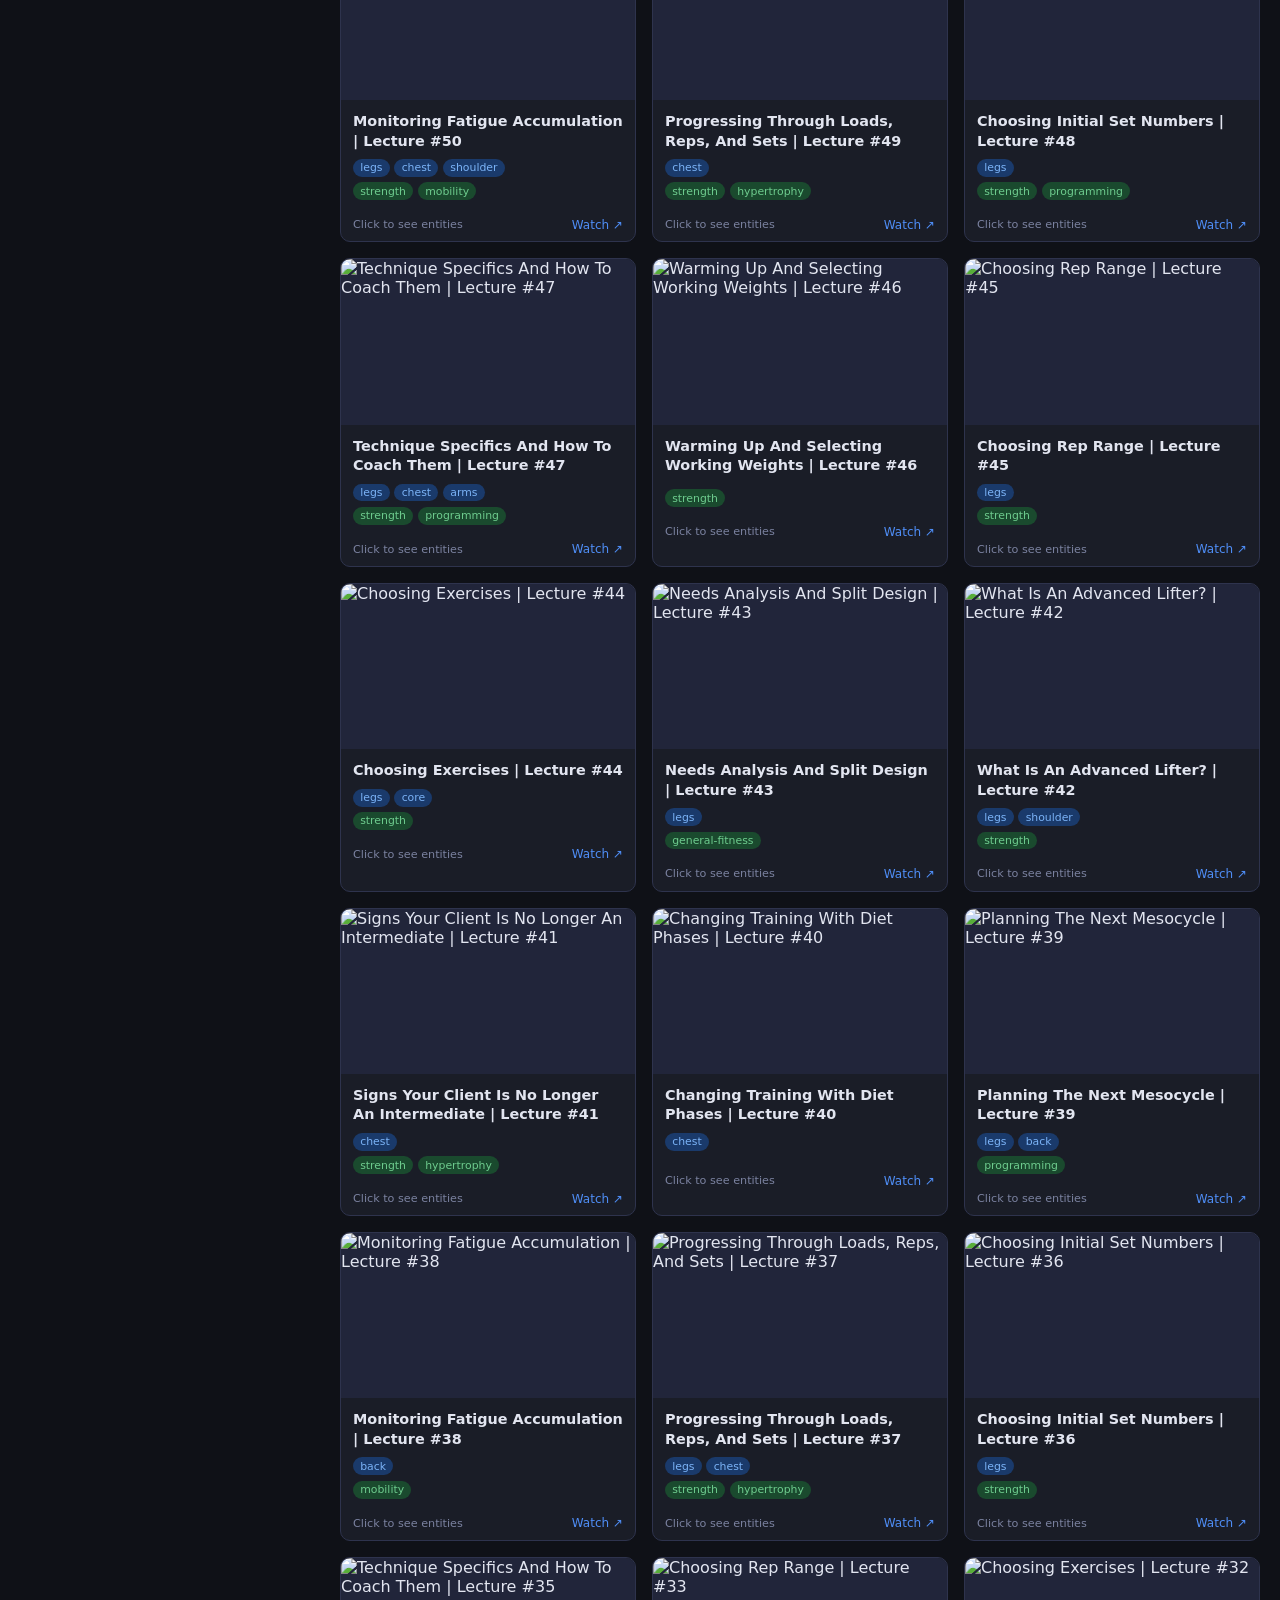
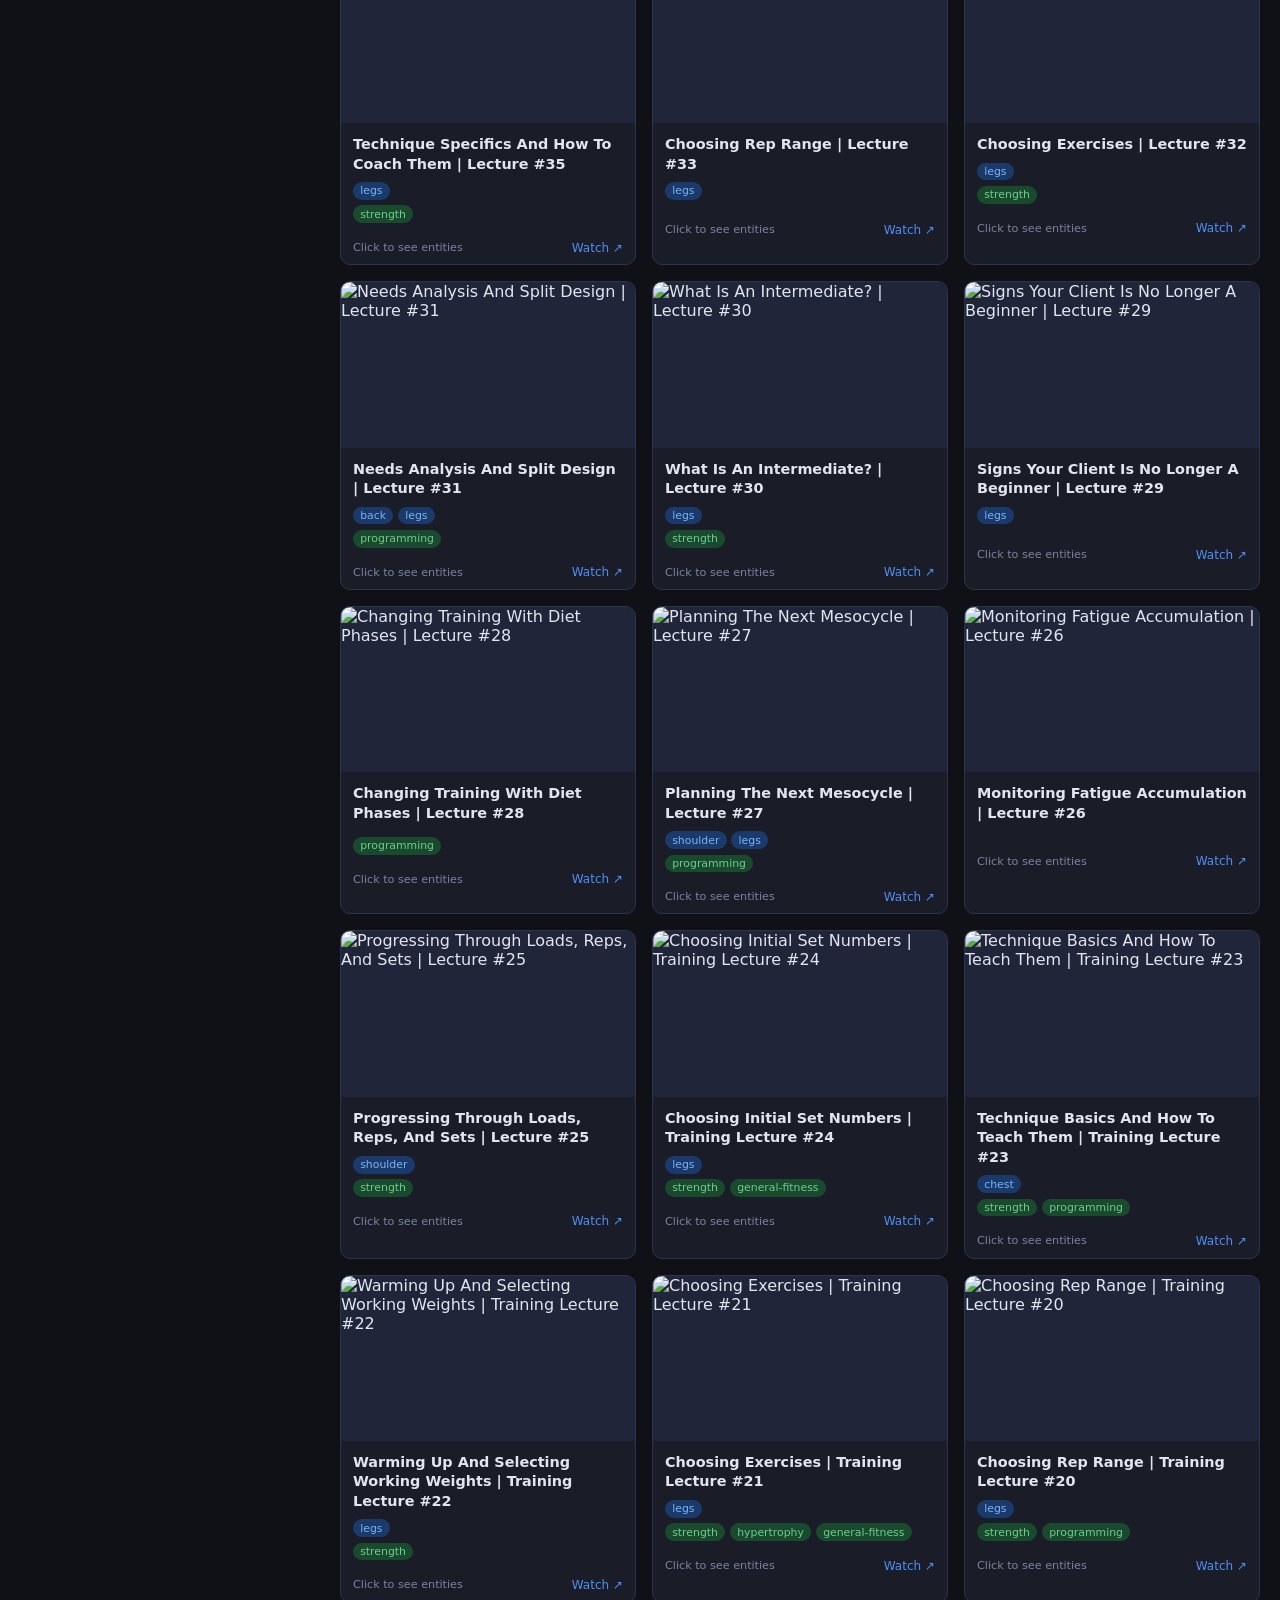
==== commit 0aa81926: "refactor(ui): nav links to header left, clear-btn under training goal (closes #78) - Move Graph Expl" ====
--- a/docs/index.html
+++ b/docs/index.html
@@ -51,11 +51,24 @@
       background: var(--surface);
       border-bottom: 1px solid var(--border);
       display: flex;
-      align-items: baseline;
+      align-items: center;
       gap: 1rem;
     }
-    header h1 { font-size: 1.2rem; font-weight: 700; letter-spacing: -0.02em; }
+    header h1 { font-size: 1.2rem; font-weight: 700; letter-spacing: -0.02em; margin-left: auto; }
     #video-count { font-size: 0.8rem; color: var(--text-muted); }
+
+    .header-nav { display: flex; gap: 0.75rem; align-items: center; }
+    .header-nav a {
+      color: var(--text-muted);
+      text-decoration: none;
+      font-size: 0.78rem;
+      font-weight: 500;
+      padding: 0.28rem 0.6rem;
+      border: 1px solid var(--border);
+      border-radius: 6px;
+      transition: border-color 0.12s, color 0.12s;
+    }
+    .header-nav a:hover { color: var(--accent); border-color: var(--accent); }
 
     /* ── Knowledge Cards strip ──────────────────────────────────────────────── */
     #knowledge-cards {
@@ -249,7 +262,6 @@
 
     /* ── Clear button ───────────────────────────────────────────────────────── */
     #clear-btn {
-      margin-top: auto;
       padding: 0.38rem;
       background: transparent;
       border: 1px solid var(--border);
@@ -261,35 +273,6 @@
     }
     #clear-btn:hover { border-color: var(--accent); color: var(--accent); }
 
-    /* ── Graph Explorer link-button ─────────────────────────────────────────── */
-    #graph-btn {
-      display: block;
-      padding: 0.38rem;
-      background: transparent;
-      border: 1px solid var(--border);
-      border-radius: 6px;
-      color: var(--text-muted);
-      font-size: 0.73rem;
-      text-align: center;
-      text-decoration: none;
-      transition: border-color 0.12s, color 0.12s;
-    }
-    #graph-btn:hover { border-color: var(--badge-ent-fg); color: var(--badge-ent-fg); }
-
-    /* ── Papers link-button ─────────────────────────────────────────────────── */
-    #papers-btn {
-      display: block;
-      padding: 0.38rem;
-      background: transparent;
-      border: 1px solid var(--border);
-      border-radius: 6px;
-      color: var(--text-muted);
-      font-size: 0.73rem;
-      text-align: center;
-      text-decoration: none;
-      transition: border-color 0.12s, color 0.12s;
-    }
-    #papers-btn:hover { border-color: #f7874f; color: #f7874f; }
 
     /* ── Entity Hub Panel ───────────────────────────────────────────────────── */
     .entity-hub {
@@ -414,9 +397,12 @@
 <noscript><p class="noscript-notice">Filtering requires JavaScript. All videos are shown below.</p></noscript>
 
 <header>
+  <nav class="header-nav">
+    <a href="papers.html">📄 Papers</a>
+    <a href="graph.html">⬡ Graph Explorer</a>
+  </nav>
   <h1>Gym Knowledge Browser</h1>
   <span id="video-count"></span>
-  <a href="graph.html" style="margin-left:auto;color:var(--accent);text-decoration:none;font-size:14px">Graph explorer →</a>
 </header>
 
 <!-- Knowledge Cards strip (Epic 10) -->
@@ -574,9 +560,6 @@
     <div id="entity-hub" class="entity-hub" hidden>
       <div id="entity-hub-content"></div>
     </div>
-
-    <a id="papers-btn" href="papers.html">📄 Papers</a>
-    <a id="graph-btn" href="graph.html">⬡ Graph Explorer</a>
 
   </aside>
 
